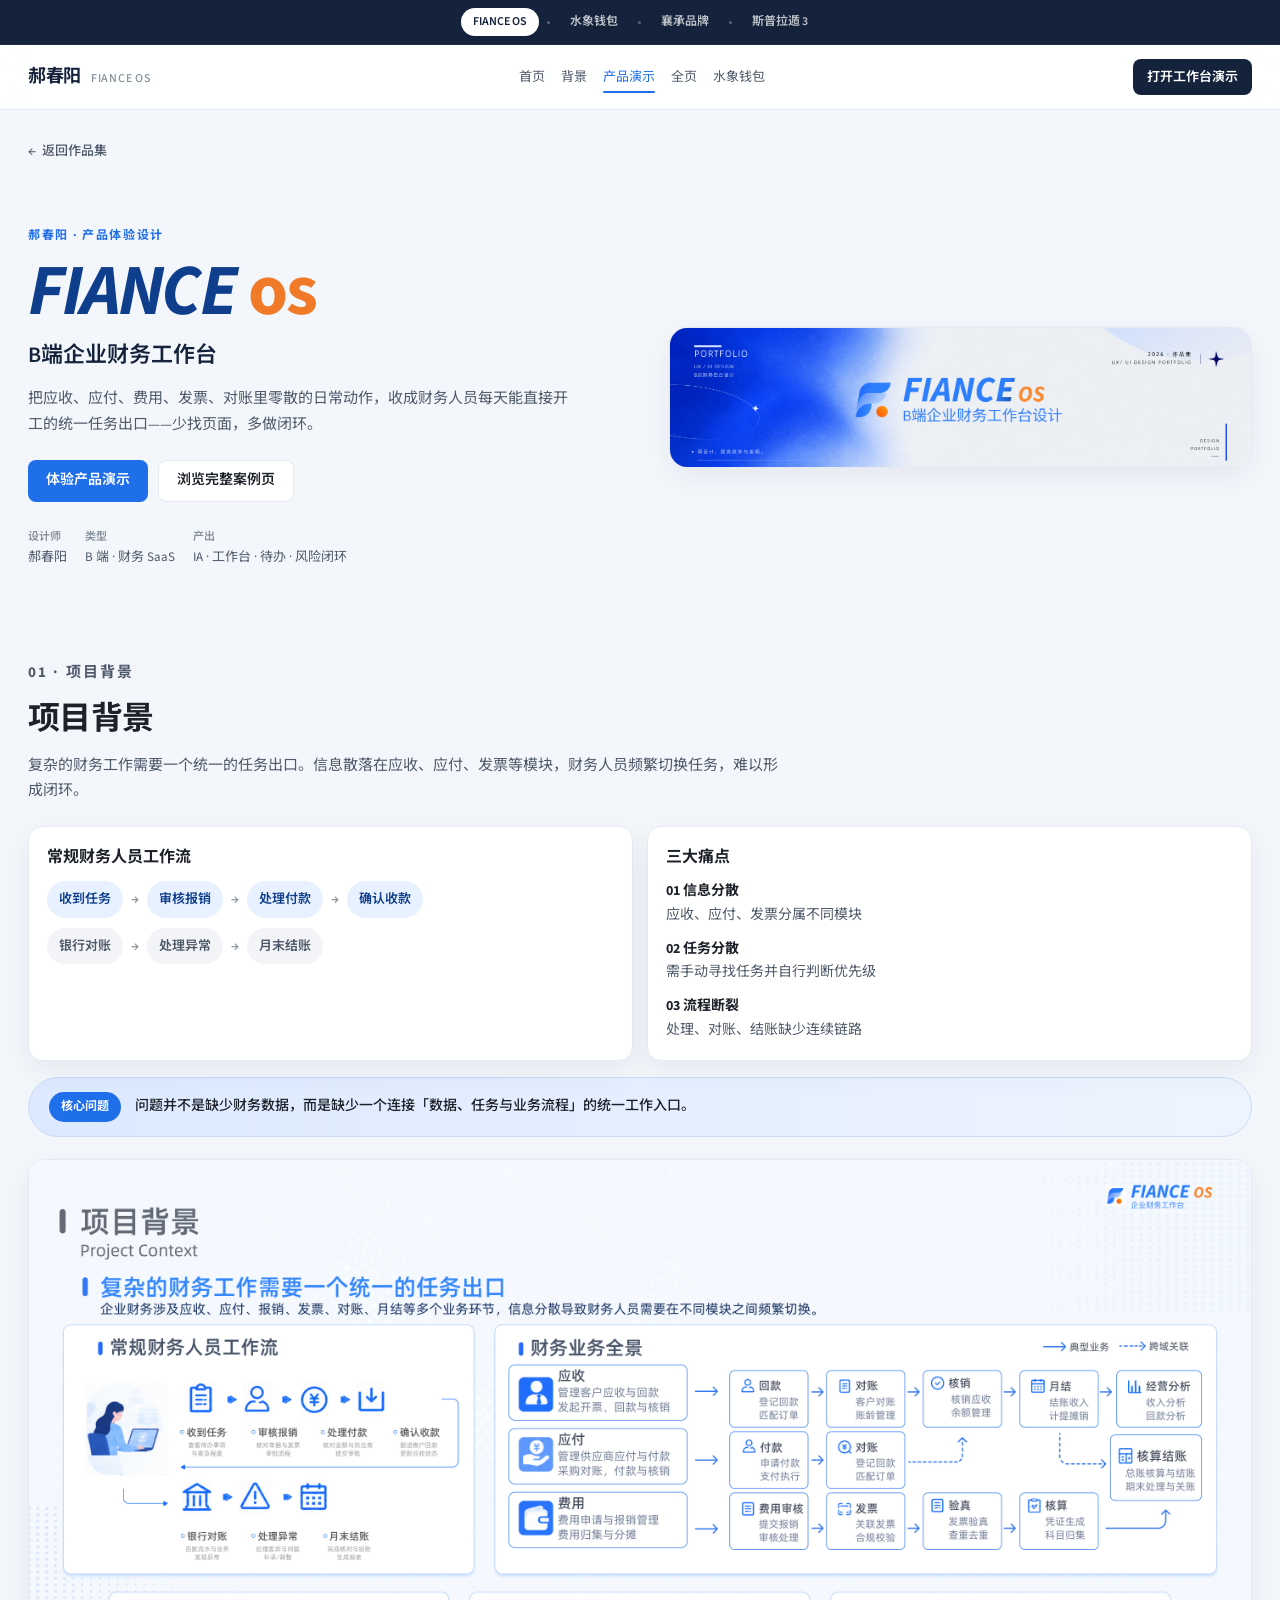
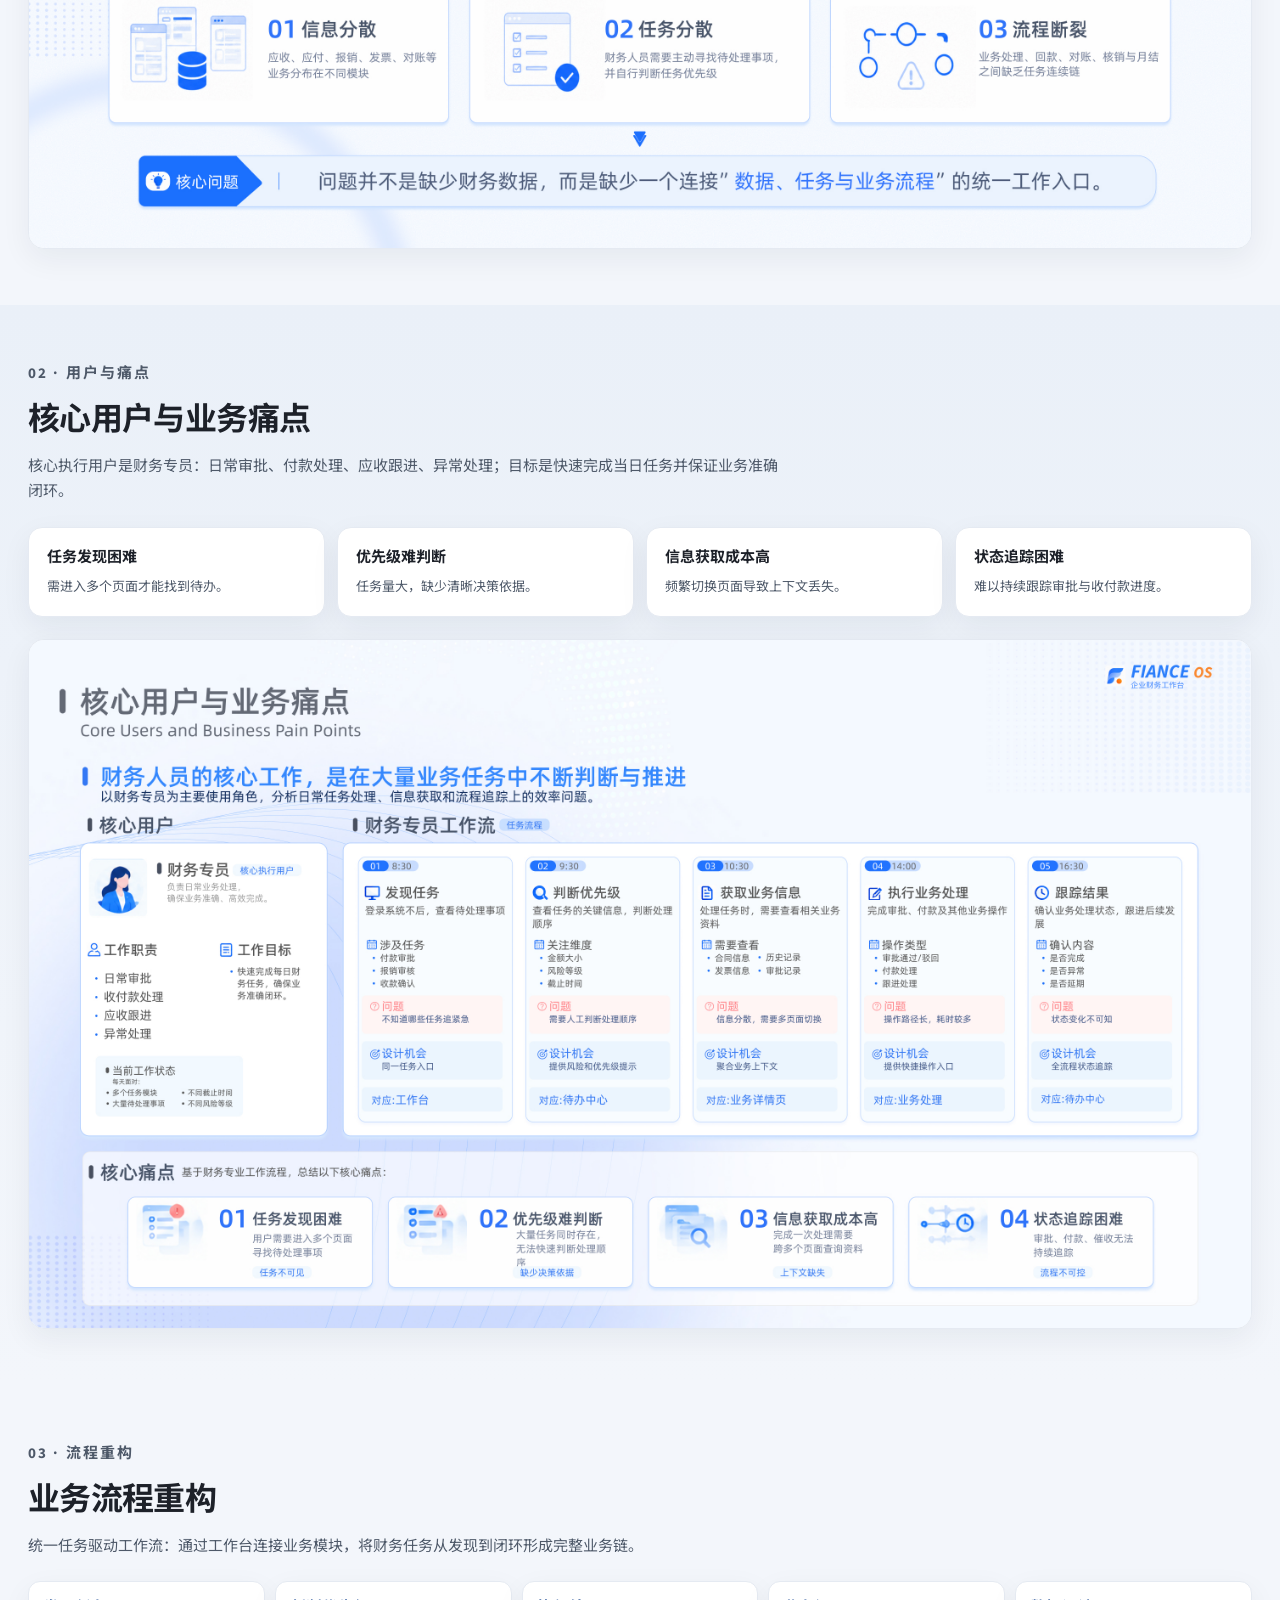
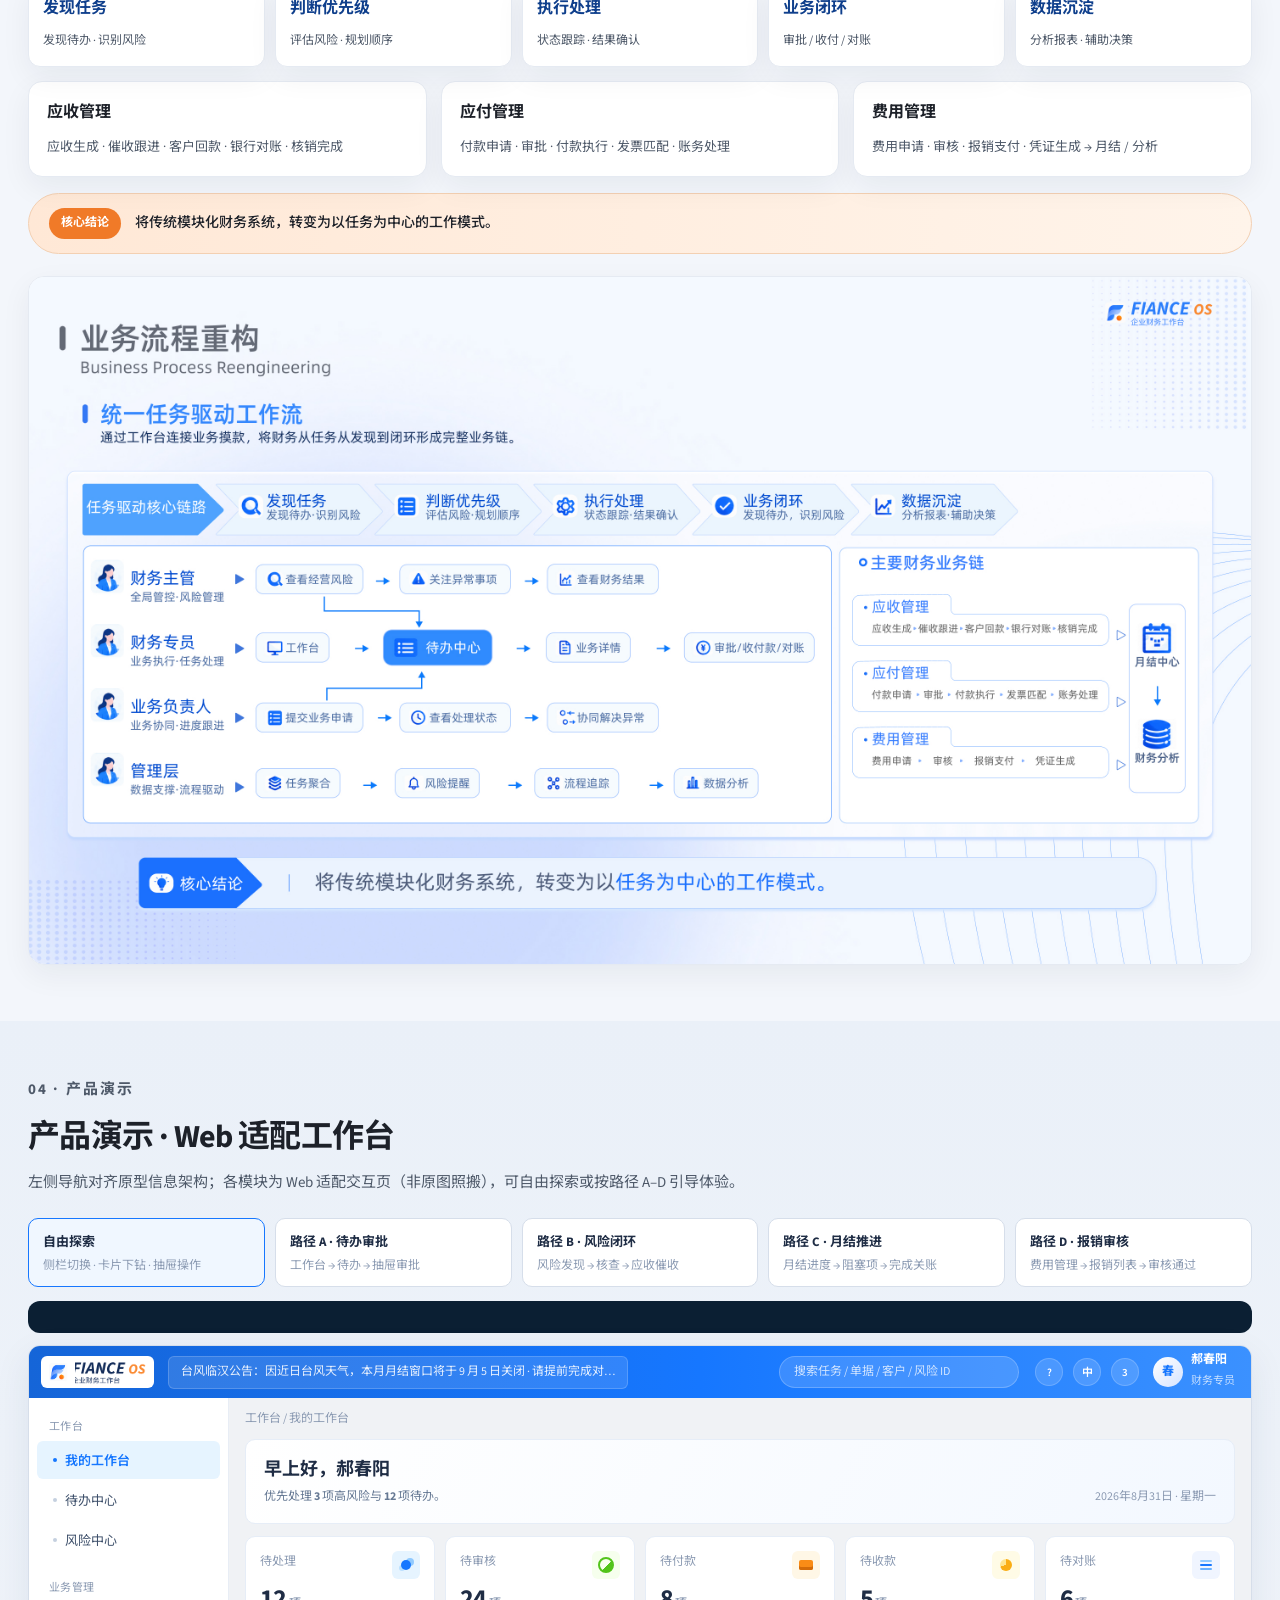
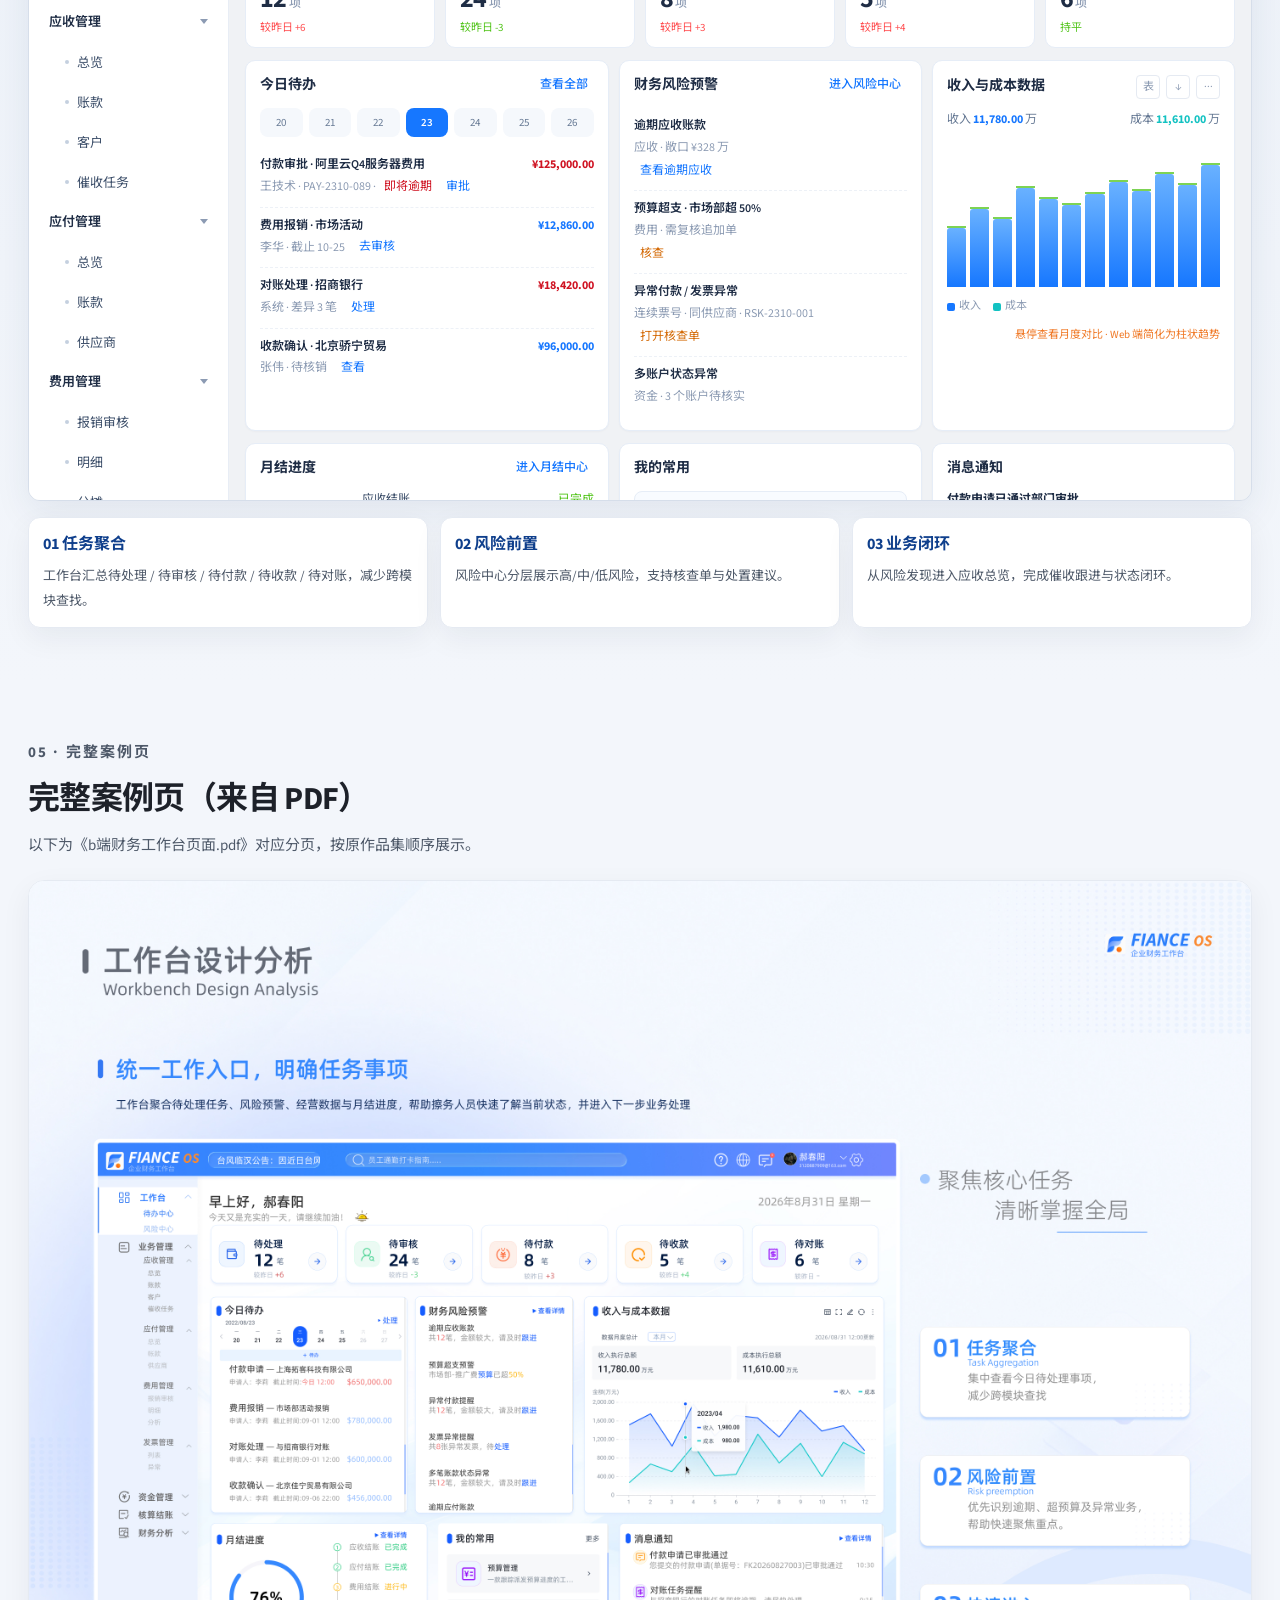
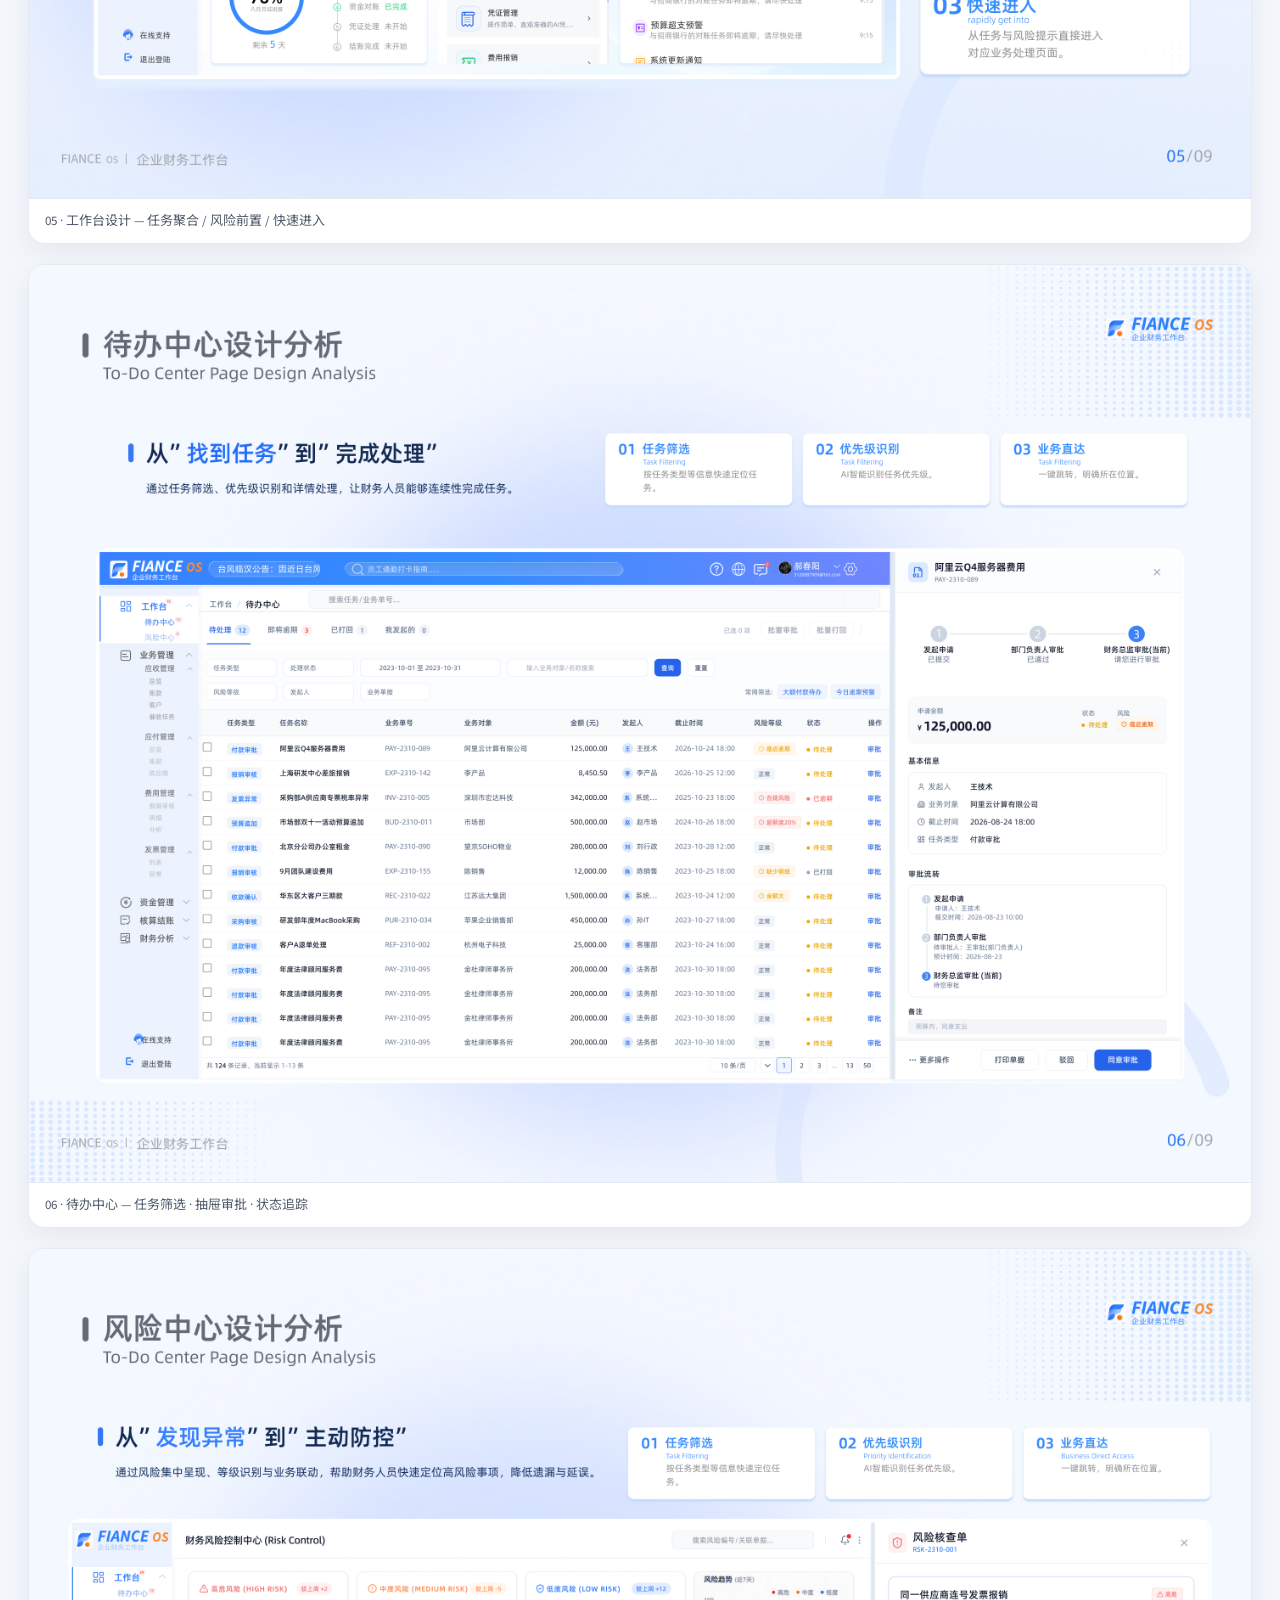
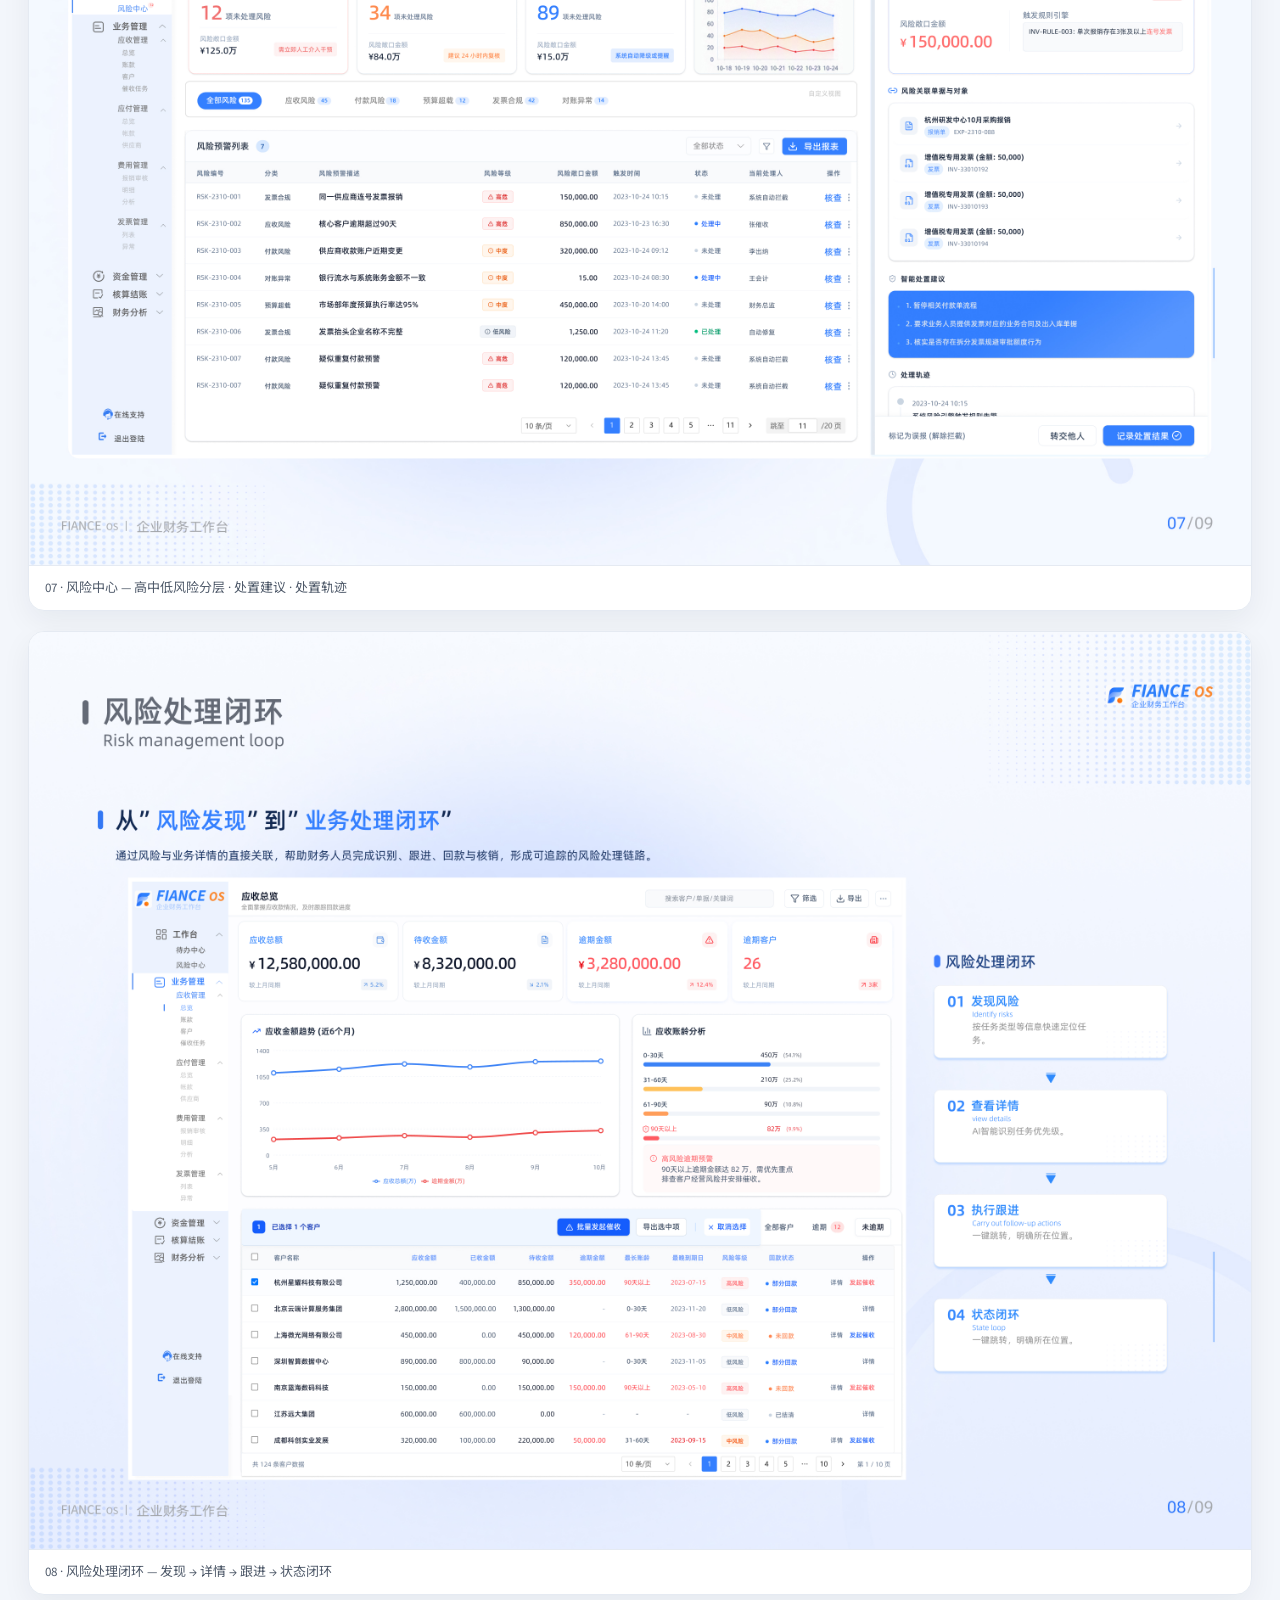
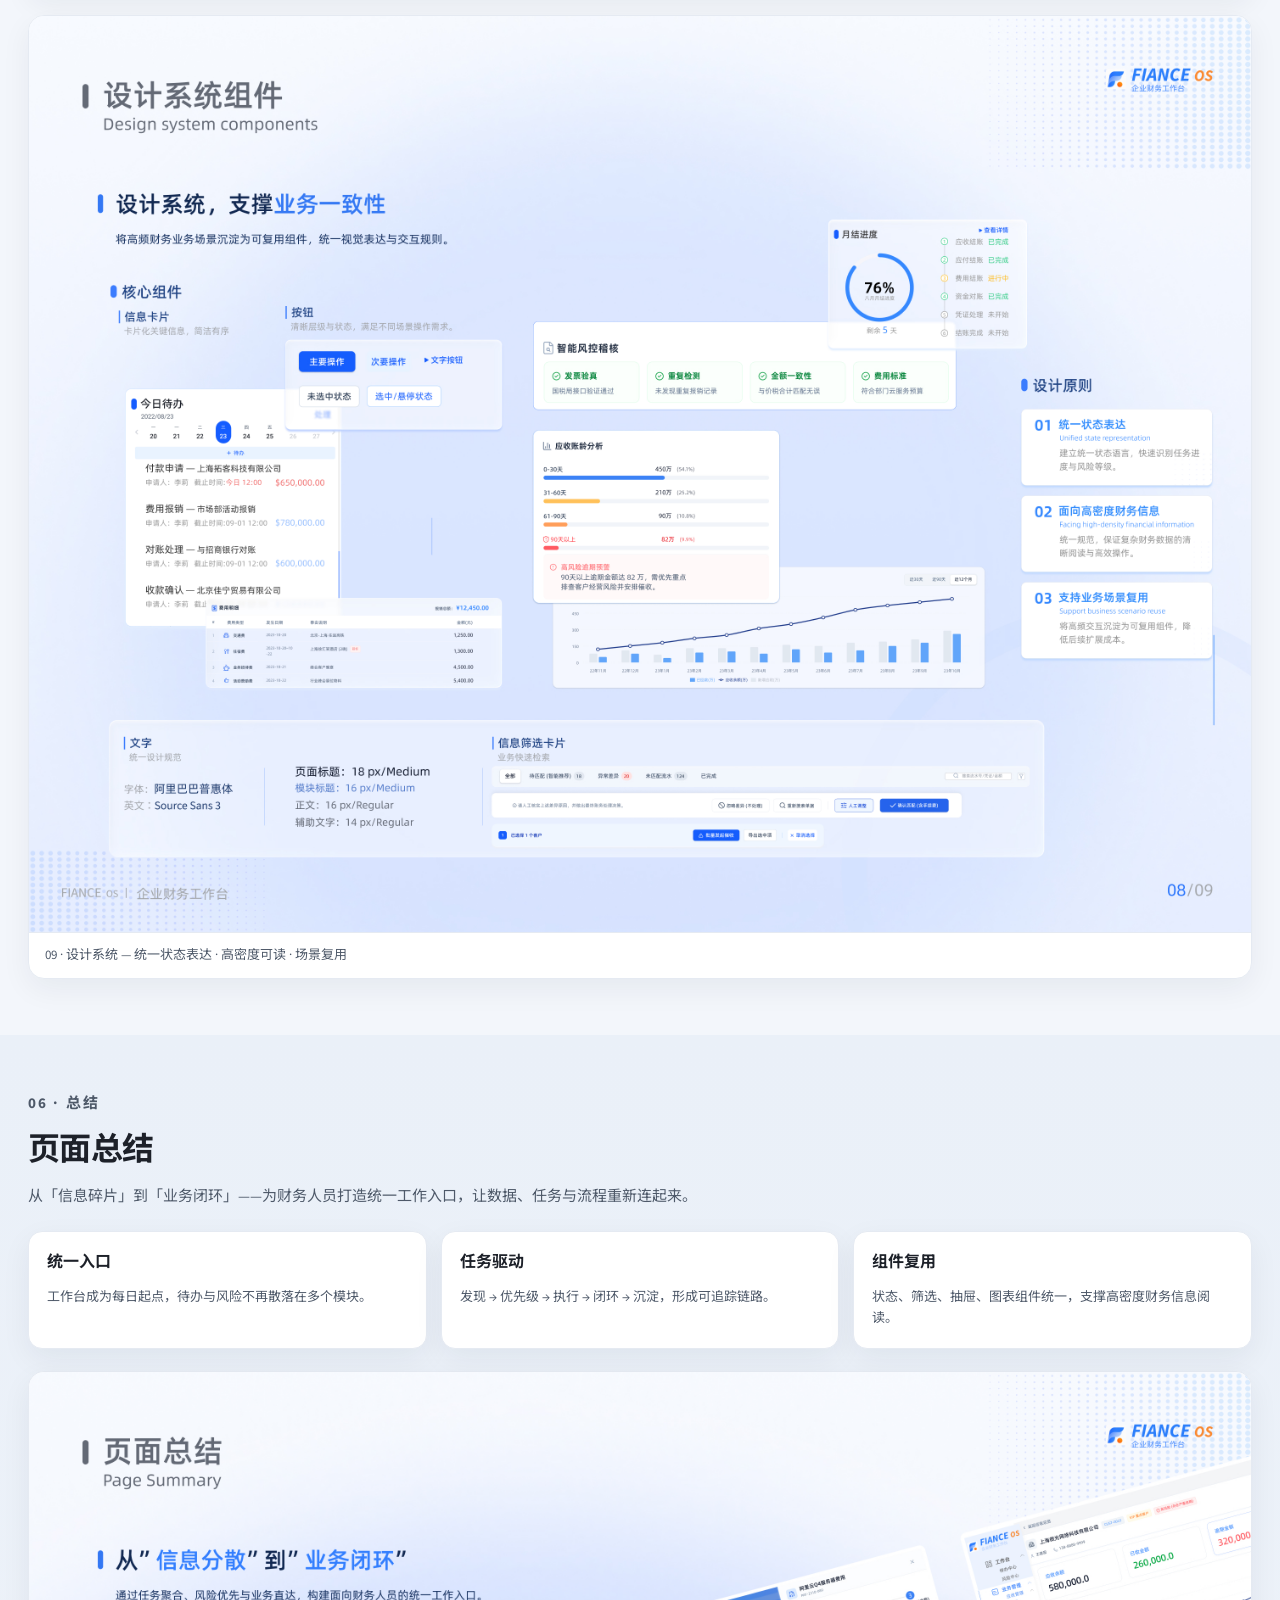
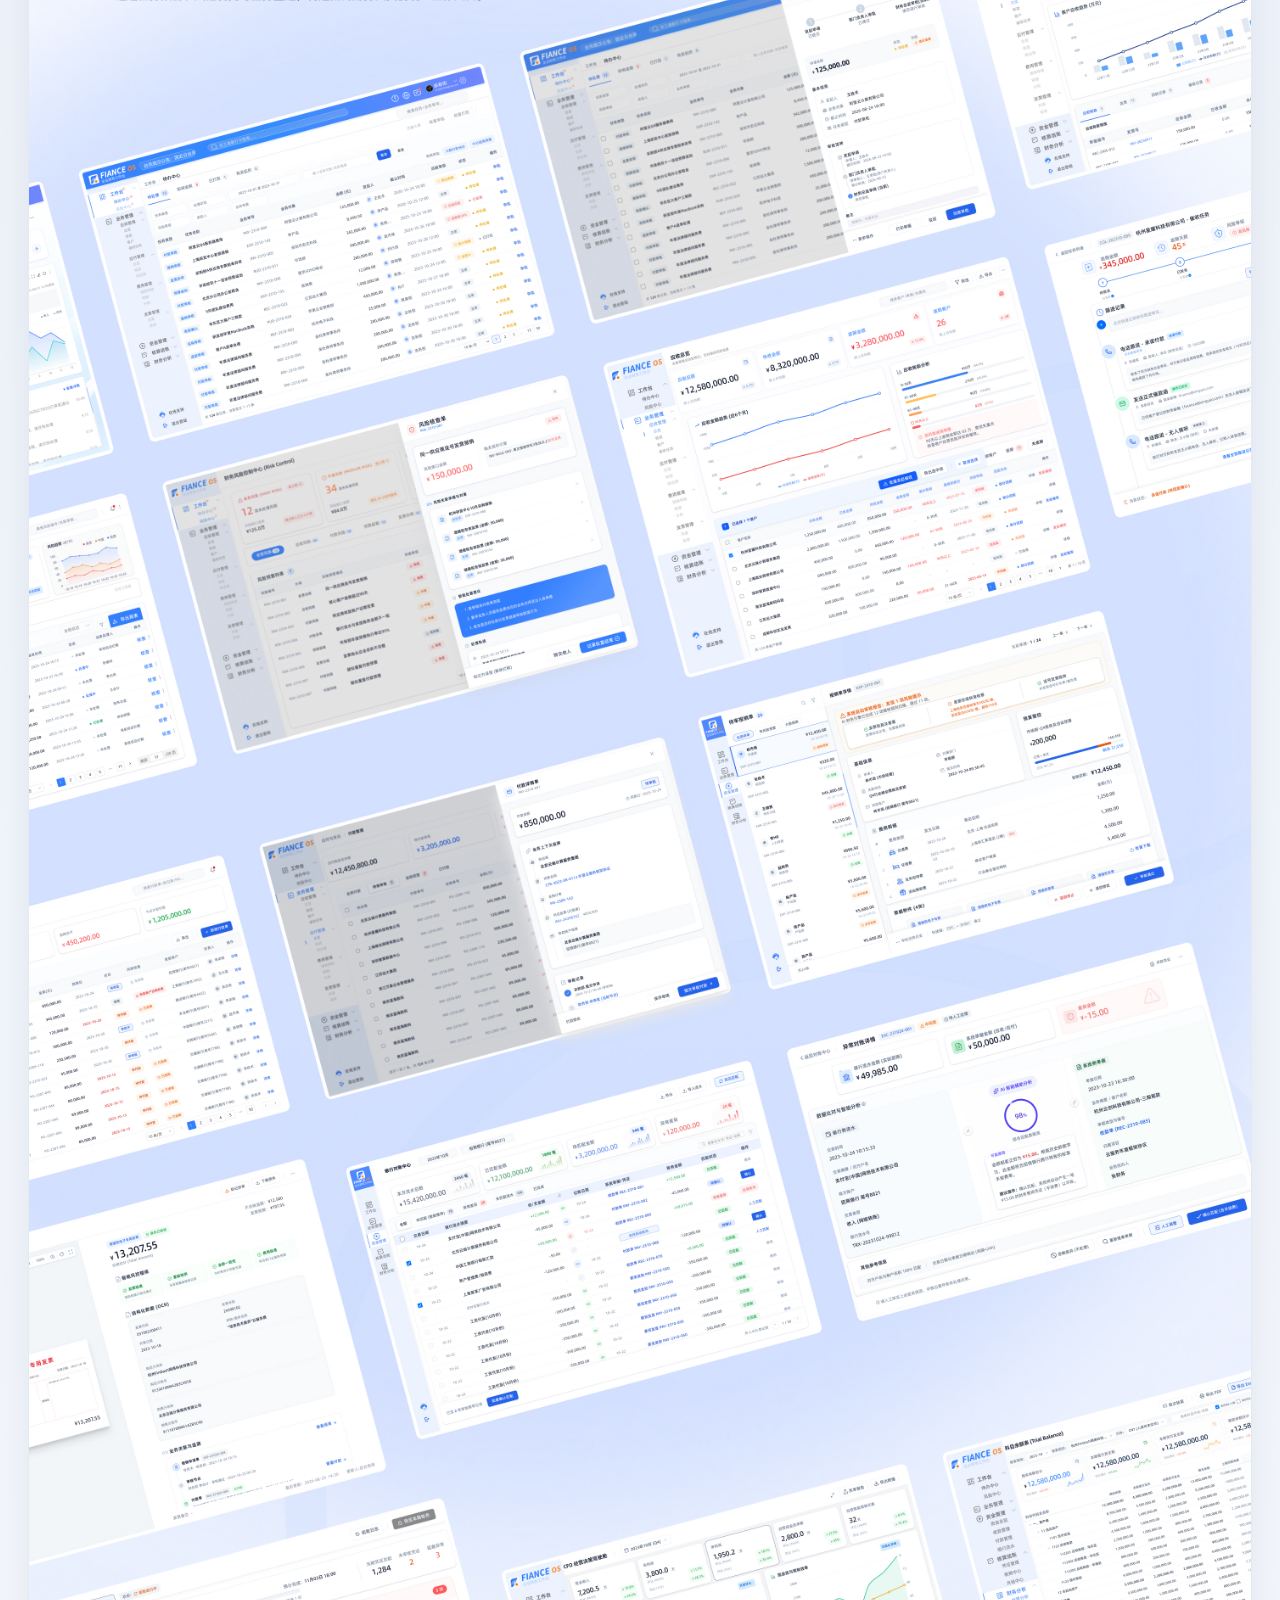
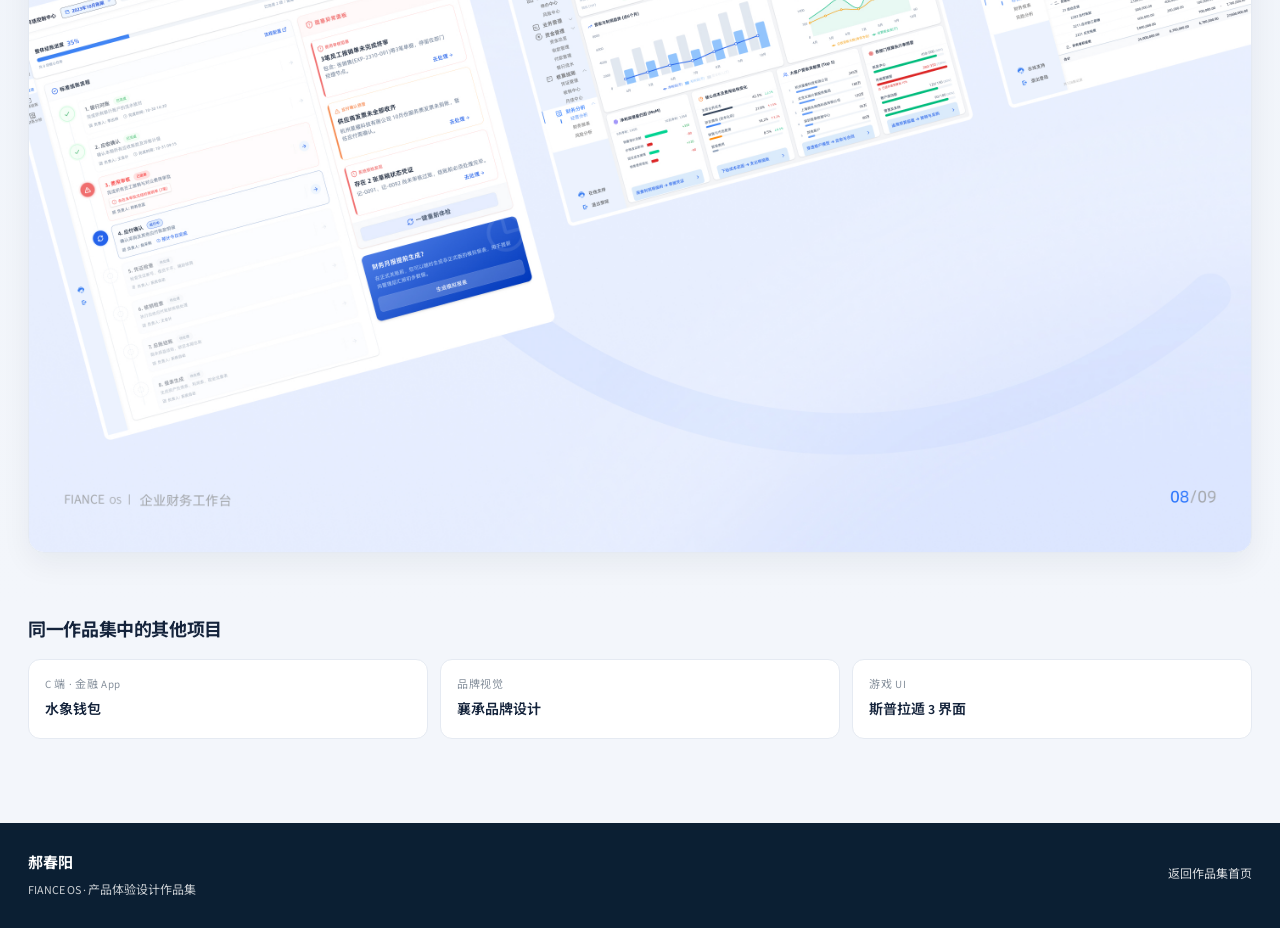
==== fiance-os.html @ ad200226 "Rebuild finance app from Figma prototypes; brand tones and top work jumps. Co-authored-by: Cursor <c" ====
<!DOCTYPE html>
<html lang="zh-CN">
<head>
  <meta charset="UTF-8" />
  <meta name="viewport" content="width=device-width, initial-scale=1" />
  <title>FIANCE OS · B端企业财务工作台 | 郝春阳作品集</title>
  <link rel="preconnect" href="https://fonts.googleapis.com" />
  <link rel="preconnect" href="https://fonts.gstatic.com" crossorigin />
  <link href="https://fonts.googleapis.com/css2?family=Source+Sans+3:ital,wght@0,400;0,500;0,600;0,700;1,600;1,700&family=Noto+Sans+SC:wght@400;500;600;700&display=swap" rel="stylesheet" />
  <link rel="stylesheet" href="assets/workbench.css" />
  <link rel="stylesheet" href="assets/portfolio.css" />
</head>
<body class="tone-b">
  <div class="pf-top"><div class="pf-jump" aria-label="作品直达">
    <a class="on" href="fiance-os.html">FIANCE OS</a><span class="dot" aria-hidden="true"></span>
    <a href="finance-app.html">水象钱包</a><span class="dot" aria-hidden="true"></span>
    <a href="xiangcheng.html">襄承品牌</a><span class="dot" aria-hidden="true"></span>
    <a href="splatoon3.html">斯普拉遁 3</a>
  </div>

  <header class="pf-nav">
    <a class="pf-brand" href="index.html">
      <b>郝春阳</b>
      <span>FIANCE OS</span>
    </a>
    <nav>
      <a href="index.html">首页</a>
      <a href="#background">背景</a>
      <a href="#demo" class="on">产品演示</a>
      <a href="#pages">全页</a>
      <a href="finance-app.html">水象钱包</a>
    </nav>
    <a class="pf-cta" href="#demo">打开工作台演示</a>
  </header></div>

  <main>
    <div class="case-top" style="padding-bottom:0">
      <a class="case-back" href="index.html#works"><i>←</i> 返回作品集</a>
    </div>
    <!-- Hero -->
    <section class="hero" id="hero">
      <div class="hero-copy">
        <p class="kicker">郝春阳 · 产品体验设计</p>
        <h1><span class="brand-italic">FIANCE</span> <span class="os">os</span></h1>
        <p class="hero-sub">B端企业财务工作台</p>
        <p class="hero-lead">把应收、应付、费用、发票、对账里零散的日常动作，收成财务人员每天能直接开工的统一任务出口——少找页面，多做闭环。</p>
        <div class="hero-actions">
          <a class="btn primary" href="#demo">体验产品演示</a>
          <a class="btn ghost" href="#pages">浏览完整案例页</a>
        </div>
        <ul class="hero-meta">
          <li><b>设计师</b>郝春阳</li>
          <li><b>类型</b>B 端 · 财务 SaaS</li>
          <li><b>产出</b>IA · 工作台 · 待办 · 风险闭环</li>
        </ul>
      </div>
      <figure class="hero-visual">
        <img src="assets/case/p01-cover.jpg" alt="FIANCE OS B端企业财务工作台设计封面" />
      </figure>
    </section>

    <!-- 项目背景 -->
    <section class="section" id="background">
      <div class="section-head">
        <div>
          <p class="eyebrow">01 · 项目背景</p>
          <h2>项目背景</h2>
          <p>复杂的财务工作需要一个统一的任务出口。信息散落在应收、应付、发票等模块，财务人员频繁切换任务，难以形成闭环。</p>
        </div>
      </div>

      <div class="grid-2">
        <article class="card">
          <h3>常规财务人员工作流</h3>
          <div class="flow-row">
            <span>收到任务</span><i>→</i><span>审核报销</span><i>→</i><span>处理付款</span><i>→</i><span>确认收款</span>
          </div>
          <div class="flow-row muted">
            <span>银行对账</span><i>→</i><span>处理异常</span><i>→</i><span>月末结账</span>
          </div>
        </article>
        <article class="card">
          <h3>三大痛点</h3>
          <ol class="pain-list">
            <li><b>01 信息分散</b>应收、应付、发票分属不同模块</li>
            <li><b>02 任务分散</b>需手动寻找任务并自行判断优先级</li>
            <li><b>03 流程断裂</b>处理、对账、结账缺少连续链路</li>
          </ol>
        </article>
      </div>

      <div class="core-banner">
        <span>核心问题</span>
        <p>问题并不是缺少财务数据，而是缺少一个连接「数据、任务与业务流程」的统一工作入口。</p>
      </div>

      <figure class="page-shot">
        <img src="assets/case/p02-background.jpg" alt="项目背景完整设计页" loading="lazy" />
      </figure>
    </section>

    <!-- 用户与痛点 -->
    <section class="section alt" id="users">
      <div class="section-head">
        <div>
          <p class="eyebrow">02 · 用户与痛点</p>
          <h2>核心用户与业务痛点</h2>
          <p>核心执行用户是财务专员：日常审批、付款处理、应收跟进、异常处理；目标是快速完成当日任务并保证业务准确闭环。</p>
        </div>
      </div>

      <div class="grid-4">
        <article class="card mini">
          <h3>任务发现困难</h3>
          <p>需进入多个页面才能找到待办。</p>
        </article>
        <article class="card mini">
          <h3>优先级难判断</h3>
          <p>任务量大，缺少清晰决策依据。</p>
        </article>
        <article class="card mini">
          <h3>信息获取成本高</h3>
          <p>频繁切换页面导致上下文丢失。</p>
        </article>
        <article class="card mini">
          <h3>状态追踪困难</h3>
          <p>难以持续跟踪审批与收付款进度。</p>
        </article>
      </div>

      <figure class="page-shot">
        <img src="assets/case/p03-users.jpg" alt="核心用户与业务痛点页" loading="lazy" />
      </figure>
    </section>

    <!-- 流程重构 -->
    <section class="section" id="process">
      <div class="section-head">
        <div>
          <p class="eyebrow">03 · 流程重构</p>
          <h2>业务流程重构</h2>
          <p>统一任务驱动工作流：通过工作台连接业务模块，将财务任务从发现到闭环形成完整业务链。</p>
        </div>
      </div>

      <div class="chain">
        <div><b>发现任务</b><span>发现待办 · 识别风险</span></div>
        <div><b>判断优先级</b><span>评估风险 · 规划顺序</span></div>
        <div><b>执行处理</b><span>状态跟踪 · 结果确认</span></div>
        <div><b>业务闭环</b><span>审批 / 收付 / 对账</span></div>
        <div><b>数据沉淀</b><span>分析报表 · 辅助决策</span></div>
      </div>

      <div class="grid-3">
        <article class="card">
          <h3>应收管理</h3>
          <p>应收生成 · 催收跟进 · 客户回款 · 银行对账 · 核销完成</p>
        </article>
        <article class="card">
          <h3>应付管理</h3>
          <p>付款申请 · 审批 · 付款执行 · 发票匹配 · 账务处理</p>
        </article>
        <article class="card">
          <h3>费用管理</h3>
          <p>费用申请 · 审核 · 报销支付 · 凭证生成 → 月结 / 分析</p>
        </article>
      </div>

      <div class="core-banner accent">
        <span>核心结论</span>
        <p>将传统模块化财务系统，转变为以任务为中心的工作模式。</p>
      </div>

      <figure class="page-shot">
        <img src="assets/case/p04-process.jpg" alt="业务流程重构页" loading="lazy" />
      </figure>
    </section>

    <!-- 产品演示：Web 适配可交互工作台 -->
    <section class="section alt" id="demo">
      <div class="section-head">
        <div>
          <p class="eyebrow">04 · 产品演示</p>
          <h2>产品演示 · Web 适配工作台</h2>
          <p>左侧导航对齐原型信息架构；各模块为 Web 适配交互页（非原图照搬），可自由探索或按路径 A–D 引导体验。</p>
        </div>
      </div>

      <div class="demo-flows" role="tablist" aria-label="演示路径">
        <button type="button" class="flow-chip on" data-flow="free" role="tab" aria-selected="true">
          <b>自由探索</b><span>侧栏切换 · 卡片下钻 · 抽屉操作</span>
        </button>
        <button type="button" class="flow-chip" data-flow="approve" role="tab">
          <b>路径 A · 待办审批</b><span>工作台 → 待办 → 抽屉审批</span>
        </button>
        <button type="button" class="flow-chip" data-flow="riskloop" role="tab">
          <b>路径 B · 风险闭环</b><span>风险发现 → 核查 → 应收催收</span>
        </button>
        <button type="button" class="flow-chip" data-flow="closeout" role="tab">
          <b>路径 C · 月结推进</b><span>月结进度 → 阻塞项 → 完成关账</span>
        </button>
        <button type="button" class="flow-chip" data-flow="expense" role="tab">
          <b>路径 D · 报销审核</b><span>费用管理 → 报销列表 → 审核通过</span>
        </button>
      </div>

      <div class="demo-guide" id="demo-guide" hidden>
        <ol id="guide-steps"></ol>
        <p id="guide-hint"></p>
      </div>

      <div class="fos" id="product">
        <header class="fos-top">
          <div class="fos-top-left">
            <img class="fos-logo-img" src="assets/fiance-os-logo-light.png?v=2" alt="FIANCE OS" />
            <div class="fos-ticker">台风临汉公告：因近日台风天气，本月月结窗口将于 9 月 5 日关闭 · 请提前完成对账差异清理</div>
          </div>
          <div class="fos-search">搜索任务 / 单据 / 客户 / 风险 ID</div>
          <div class="fos-top-right">
            <span class="fos-ico" title="帮助">?</span>
            <span class="fos-ico" title="语言">中</span>
            <span class="fos-ico" title="通知">3</span>
            <div class="fos-user">
              <span class="fos-avatar">春</span>
              <div>
                <b>郝春阳</b>
                <small>财务专员</small>
              </div>
            </div>
          </div>
        </header>

        <div class="fos-body">
          <aside class="fos-side" id="fos-side">
            <div class="fos-side-group">
              <div class="fos-nav-label">工作台</div>
              <button type="button" class="fos-nav child active" data-panel="home">我的工作台</button>
              <button type="button" class="fos-nav child" data-panel="todo">待办中心</button>
              <button type="button" class="fos-nav child" data-panel="risk">风险中心</button>
            </div>
            <div class="fos-side-group">
              <div class="fos-nav-label">业务管理</div>
              <div class="fos-nav parent open">应收管理</div>
              <button type="button" class="fos-nav child deep" data-panel="ar">总览</button>
              <button type="button" class="fos-nav child deep" data-panel="arLedger">账款</button>
              <button type="button" class="fos-nav child deep" data-panel="arCustomer">客户</button>
              <button type="button" class="fos-nav child deep" data-panel="arCollect">催收任务</button>
              <div class="fos-nav parent open">应付管理</div>
              <button type="button" class="fos-nav child deep" data-panel="ap">总览</button>
              <button type="button" class="fos-nav child deep" data-panel="apLedger">账款</button>
              <button type="button" class="fos-nav child deep" data-panel="apVendor">供应商</button>
              <div class="fos-nav parent open">费用管理</div>
              <button type="button" class="fos-nav child deep" data-panel="expense" data-guide="expense-1">报销审核</button>
              <button type="button" class="fos-nav child deep" data-panel="expenseDetail">明细</button>
              <button type="button" class="fos-nav child deep" data-panel="expenseAlloc">分摊</button>
              <div class="fos-nav parent open">发票管理</div>
              <button type="button" class="fos-nav child deep" data-panel="invoice">列表</button>
              <button type="button" class="fos-nav child deep" data-panel="invoiceAbnormal">异常</button>
            </div>
            <div class="fos-side-group">
              <div class="fos-nav-label">资金 / 结账 / 分析</div>
              <button type="button" class="fos-nav child" data-panel="fund">资金管理</button>
              <button type="button" class="fos-nav child" data-panel="close" data-guide="closeout-1">核算结账</button>
              <button type="button" class="fos-nav child" data-panel="analytics">财务分析</button>
            </div>
            <div class="fos-side-foot">
              <span>在线支持</span>
              <span>退出登陆</span>
            </div>
          </aside>

          <div class="fos-main">
            <div class="fos-crumb" id="fos-crumb">工作台 / 我的工作台</div>
            <div id="panel-body" class="fos-panel"></div>
          </div>

          <aside class="fos-drawer" id="drawer" hidden>
            <div class="fos-drawer-head">
              <div>
                <h4 id="drawer-title">审批详情</h4>
                <p id="drawer-id">PAY-2310-089</p>
              </div>
              <button type="button" class="fos-x" id="drawer-close" aria-label="关闭">✕</button>
            </div>
            <div id="drawer-body" class="fos-drawer-body"></div>
          </aside>
        </div>
      </div>

      <div class="toast" id="toast" hidden></div>

      <div class="rationale">
        <article><b>01 任务聚合</b><span>工作台汇总待处理 / 待审核 / 待付款 / 待收款 / 待对账，减少跨模块查找。</span></article>
        <article><b>02 风险前置</b><span>风险中心分层展示高/中/低风险，支持核查单与处置建议。</span></article>
        <article><b>03 业务闭环</b><span>从风险发现进入应收总览，完成催收跟进与状态闭环。</span></article>
      </div>
    </section>

    <!-- PDF 全页 -->
    <section class="section" id="pages">
      <div class="section-head">
        <div>
          <p class="eyebrow">05 · 完整案例页</p>
          <h2>完整案例页（来自 PDF）</h2>
          <p>以下为《b端财务工作台页面.pdf》对应分页，按原作品集顺序展示。</p>
        </div>
      </div>

      <div class="page-gallery">
        <figure>
          <img src="assets/case/p05-workbench.jpg" alt="工作台设计页" loading="lazy" />
          <figcaption>05 · 工作台设计 — 任务聚合 / 风险前置 / 快速进入</figcaption>
        </figure>
        <figure>
          <img src="assets/case/p06-todo.jpg" alt="待办中心设计页" loading="lazy" />
          <figcaption>06 · 待办中心 — 任务筛选 · 抽屉审批 · 状态追踪</figcaption>
        </figure>
        <figure>
          <img src="assets/case/p07-risk.jpg" alt="风险中心设计页" loading="lazy" />
          <figcaption>07 · 风险中心 — 高中低风险分层 · 处置建议 · 处置轨迹</figcaption>
        </figure>
        <figure>
          <img src="assets/case/p08-loop.jpg" alt="风险处理闭环页" loading="lazy" />
          <figcaption>08 · 风险处理闭环 — 发现 → 详情 → 跟进 → 状态闭环</figcaption>
        </figure>
        <figure>
          <img src="assets/case/p09-system.jpg" alt="设计系统组件页" loading="lazy" />
          <figcaption>09 · 设计系统 — 统一状态表达 · 高密度可读 · 场景复用</figcaption>
        </figure>
      </div>
    </section>

    <!-- 总结 -->
    <section class="section alt" id="summary">
      <div class="section-head">
        <div>
          <p class="eyebrow">06 · 总结</p>
          <h2>页面总结</h2>
          <p>从「信息碎片」到「业务闭环」——为财务人员打造统一工作入口，让数据、任务与流程重新连起来。</p>
        </div>
      </div>

      <div class="grid-3">
        <article class="card">
          <h3>统一入口</h3>
          <p>工作台成为每日起点，待办与风险不再散落在多个模块。</p>
        </article>
        <article class="card">
          <h3>任务驱动</h3>
          <p>发现 → 优先级 → 执行 → 闭环 → 沉淀，形成可追踪链路。</p>
        </article>
        <article class="card">
          <h3>组件复用</h3>
          <p>状态、筛选、抽屉、图表组件统一，支撑高密度财务信息阅读。</p>
        </article>
      </div>

      <figure class="page-shot">
        <img src="assets/case/p10-summary.jpg" alt="页面总结" loading="lazy" />
      </figure>
    </section>
  </main>

  <section class="related" style="padding-top:8px">
    <h3>同一作品集中的其他项目</h3>
    <div class="related-grid">
      <a href="finance-app.html"><s>C 端 · 金融 App</s><b>水象钱包</b></a>
      <a href="xiangcheng.html"><s>品牌视觉</s><b>襄承品牌设计</b></a>
      <a href="splatoon3.html"><s>游戏 UI</s><b>斯普拉遁 3 界面</b></a>
    </div>
  </section>

  <footer class="pf-foot">
    <div>
      <b>郝春阳</b>
      <p style="margin-top:6px">FIANCE OS · 产品体验设计作品集</p>
    </div>
    <p><a href="index.html">返回作品集首页</a></p>
  </footer>

  <script src="assets/app.js"></script>
  <script src="assets/portfolio.js"></script>
</body>
</html>
---- assets/workbench.css ----
:root {
  --blue: #1f6feb;
  --blue-deep: #0f3f8c;
  --blue-soft: #e8f1ff;
  --orange: #f07a28;
  --navy: #14233b;
  --text: #1d2129;
  --text-2: #4e5969;
  --text-3: #86909c;
  --bg: #f3f6fb;
  --bg-alt: #eaf0f8;
  --card: #ffffff;
  --border: #e5eaf2;
  --success: #00a870;
  --warning: #ed7b2f;
  --danger: #d54941;
  --shadow: 0 10px 30px rgba(20, 35, 59, 0.06);
  --radius: 14px;
  --sans: "Source Sans 3", "Noto Sans SC", "PingFang SC", "Microsoft YaHei", sans-serif;
}

* { box-sizing: border-box; margin: 0; padding: 0; }
html { scroll-behavior: smooth; }
body {
  font-family: var(--sans);
  color: var(--text);
  background: var(--bg);
  line-height: 1.55;
  -webkit-font-smoothing: antialiased;
}
img { max-width: 100%; display: block; }
a { color: inherit; text-decoration: none; }
button { font-family: inherit; cursor: pointer; }
em { font-style: normal; color: var(--orange); }

.site-nav {
  position: sticky; top: 0; z-index: 40;
  display: flex; align-items: center; justify-content: space-between; gap: 20px;
  padding: 14px 28px;
  background: rgba(255,255,255,0.92);
  backdrop-filter: blur(10px);
  border-bottom: 1px solid var(--border);
}
.brand { display: flex; align-items: center; gap: 12px; }
.brand-logo {
  height: 42px; width: auto; display: block;
}
.brand small { color: var(--text-3); font-size: 11px; letter-spacing: 0.08em; }
.site-nav nav { display: flex; gap: 18px; color: var(--text-2); font-size: 14px; }
.site-nav nav a:hover { color: var(--blue); }
.nav-cta {
  background: var(--navy); color: #fff; border-radius: 8px;
  padding: 8px 14px; font-size: 13px; font-weight: 600;
}
.nav-cta:hover { background: #1c3354; }
.nav-cta:focus-visible { outline: 2px solid #69b1ff; outline-offset: 2px; }

.hero {
  display: grid; grid-template-columns: 1.05fr 1fr; gap: 28px;
  padding: 48px 28px 36px; max-width: 1280px; margin: 0 auto;
  align-items: center;
}
.kicker, .eyebrow {
  color: var(--blue); font-size: 12px; font-weight: 700; letter-spacing: 0.14em;
  margin-bottom: 10px;
}
.hero h1 { font-size: clamp(48px, 7vw, 72px); line-height: 1; letter-spacing: -0.03em; }
.brand-italic { font-style: italic; color: var(--blue-deep); font-weight: 700; }
.os { color: var(--orange); font-weight: 700; }
.hero-sub { margin-top: 10px; font-size: 22px; font-weight: 600; color: var(--navy); }
.hero-lead { margin-top: 14px; color: var(--text-2); max-width: 540px; font-size: 15px; line-height: 1.75; }
.hero-actions { display: flex; gap: 10px; margin-top: 22px; flex-wrap: wrap; }
.btn {
  display: inline-flex; align-items: center; justify-content: center;
  height: 40px; padding: 0 16px; border-radius: 8px; font-size: 14px; font-weight: 600; border: 0;
  transition: background .15s, border-color .15s, color .15s, box-shadow .15s, transform .1s;
}
.btn.primary { background: var(--blue); color: #fff; }
.btn.primary:hover { background: #1558c7; }
.btn.primary:active { background: #0f4db3; transform: translateY(1px); }
.btn.ghost { background: #fff; border: 1px solid var(--border); color: var(--text); }
.btn.ghost:hover { border-color: #91caff; color: var(--blue); background: #f7faff; }
.btn.ghost:active { background: #eef4ff; border-color: #69b1ff; transform: translateY(1px); }
.btn:focus-visible {
  outline: 2px solid #69b1ff;
  outline-offset: 2px;
}
.btn.act-danger { border-color: #ffccc7; color: #cf1322; }
.btn.act-danger:hover { background: #fff1f0; border-color: #ff7875; color: #a8071a; }
.btn.act-danger:active { background: #ffccc7; color: #820014; transform: translateY(1px); }
.btn.act-danger:focus-visible { outline-color: #ff7875; }
.hero-meta {
  list-style: none; display: flex; gap: 18px; flex-wrap: wrap;
  margin-top: 26px; color: var(--text-2); font-size: 13px;
}
.hero-meta b { display: block; color: var(--text-3); font-size: 11px; margin-bottom: 2px; font-weight: 600; }
.hero-visual {
  border-radius: 18px; overflow: hidden; box-shadow: var(--shadow);
  border: 1px solid var(--border); background: #fff;
}
.hero-visual img { width: 100%; height: auto; }

.section { padding: 56px 28px; max-width: 1280px; margin: 0 auto; }
.section.alt {
  max-width: none;
  background: linear-gradient(180deg, var(--bg-alt), var(--bg));
  padding-left: max(28px, calc((100% - 1280px) / 2 + 28px));
  padding-right: max(28px, calc((100% - 1280px) / 2 + 28px));
}
.section-head { margin-bottom: 22px; max-width: 760px; }
.section-head h2 { font-size: 32px; letter-spacing: -0.02em; margin-bottom: 8px; }
.section-head p { color: var(--text-2); font-size: 15px; line-height: 1.7; }

.grid-2 { display: grid; grid-template-columns: 1fr 1fr; gap: 14px; }
.grid-3 { display: grid; grid-template-columns: repeat(3, 1fr); gap: 14px; }
.grid-4 { display: grid; grid-template-columns: repeat(4, 1fr); gap: 12px; }
.card {
  background: var(--card); border: 1px solid var(--border); border-radius: var(--radius);
  padding: 18px; box-shadow: var(--shadow);
}
.card h3 { font-size: 16px; margin-bottom: 12px; }
.card p { color: var(--text-2); font-size: 13px; line-height: 1.65; }
.card.mini h3 { margin-bottom: 8px; font-size: 15px; }

.flow-row {
  display: flex; flex-wrap: wrap; gap: 8px; align-items: center;
  margin-bottom: 10px; font-size: 13px; font-weight: 600;
}
.flow-row span {
  background: var(--blue-soft); color: var(--blue-deep);
  padding: 8px 12px; border-radius: 999px;
}
.flow-row.muted span { background: #f2f4f7; color: var(--text-2); }
.flow-row i { color: var(--text-3); font-style: normal; }
.pain-list { list-style: none; display: grid; gap: 12px; }
.pain-list li { color: var(--text-2); font-size: 14px; line-height: 1.55; }
.pain-list b { display: block; color: var(--text); margin-bottom: 2px; }

.core-banner {
  margin-top: 16px; border-radius: 999px; padding: 14px 20px;
  background: linear-gradient(90deg, #dce9ff, #eef4ff);
  display: flex; gap: 14px; align-items: center;
  border: 1px solid #c9dbf8;
}
.core-banner.accent { background: linear-gradient(90deg, #ffe8d6, #fff4ea); border-color: #f3d0b2; }
.core-banner span {
  flex-shrink: 0; background: var(--blue); color: #fff;
  border-radius: 999px; padding: 6px 12px; font-size: 12px; font-weight: 700;
}
.core-banner.accent span { background: var(--orange); }
.core-banner p { color: var(--text); font-size: 14px; font-weight: 500; }

.page-shot {
  margin-top: 22px; border-radius: 16px; overflow: hidden;
  border: 1px solid var(--border); box-shadow: var(--shadow); background: #fff;
}

.chain {
  display: grid; grid-template-columns: repeat(5, 1fr); gap: 10px; margin-bottom: 14px;
}
.chain > div {
  background: var(--card); border: 1px solid var(--border); border-radius: 12px;
  padding: 14px; box-shadow: var(--shadow); position: relative;
}
.chain b { display: block; color: var(--blue-deep); margin-bottom: 6px; }
.chain span { color: var(--text-2); font-size: 12px; }

/* ===== Demo flow guide (web-adapted) ===== */
.demo-flows {
  display: grid; grid-template-columns: repeat(5, 1fr); gap: 10px;
  margin-bottom: 14px;
}
.flow-chip {
  text-align: left; border: 1px solid #d6deea; background: #fff;
  border-radius: 10px; padding: 12px 14px;
  transition: border-color .15s, background .15s, transform .1s;
}
.flow-chip:hover { border-color: #91caff; background: #f7faff; }
.flow-chip:active { transform: translateY(1px); background: #eef6ff; }
.flow-chip:focus-visible { outline: 2px solid #69b1ff; outline-offset: 2px; }
.flow-chip.on {
  border-color: #1677ff; background: #f0f7ff;
}
.flow-chip b { display: block; font-size: 13px; color: #1f2d45; margin-bottom: 4px; }
.flow-chip span { font-size: 12px; color: #8c9bb3; line-height: 1.4; }

.demo-guide {
  background: #0b1f33; color: #fff; border-radius: 12px;
  padding: 12px 16px; margin-bottom: 12px;
  display: grid; gap: 8px;
}
.demo-guide ol {
  list-style: none; display: flex; flex-wrap: wrap; gap: 8px;
}
.demo-guide li {
  font-size: 12px; padding: 6px 10px; border-radius: 6px;
  background: rgba(255,255,255,0.08); color: rgba(255,255,255,0.65);
}
.demo-guide li.current {
  background: #1677ff; color: #fff; font-weight: 600;
}
.demo-guide li.done { background: rgba(82,196,26,0.25); color: #b7eb8f; }
.demo-guide p { font-size: 12px; color: rgba(255,255,255,0.7); }

.toast {
  position: fixed; left: 50%; bottom: 28px; transform: translateX(-50%);
  z-index: 80; background: #0b1f33; color: #fff;
  padding: 12px 18px; border-radius: 10px; font-size: 13px;
  box-shadow: 0 12px 32px rgba(11,31,51,0.28);
  animation: toastIn .25s ease;
}
.toast[hidden] { display: none !important; }

@keyframes toastIn {
  from { opacity: 0; transform: translate(-50%, 8px); }
  to { opacity: 1; transform: translate(-50%, 0); }
}
@keyframes guidePulse {
  0%, 100% { box-shadow: 0 0 0 0 rgba(22,119,255,0.45); }
  50% { box-shadow: 0 0 0 6px rgba(22,119,255,0); }
}

.guide-pulse {
  position: relative; z-index: 2;
  box-shadow: 0 0 0 2px #1677ff !important;
  border-radius: 6px;
}

.select-bar {
  display: flex; flex-wrap: wrap; gap: 8px; align-items: center;
  padding: 10px 12px; border-bottom: 1px solid #eef2f7;
  background: #f0f7ff; font-size: 12px; color: #1677ff;
}
.tabs-inline { margin-left: auto; display: flex; gap: 12px; align-items: center; }
.tabs-inline button {
  border: 0; background: none; font-size: 12px; color: #667994; padding: 4px 0;
}
.tabs-inline button.on { color: #1677ff; font-weight: 600; }
.row-active td { background: #f0f7ff !important; }

/* ===== Prototype viewer (legacy fallback) ===== */
.proto {
  background: #fff;
  border: 1px solid #d6deea;
  border-radius: 12px;
  overflow: hidden;
  box-shadow: 0 12px 36px rgba(20, 45, 90, 0.08);
}
.proto-bar {
  display: flex; align-items: center; justify-content: space-between; gap: 12px;
  padding: 12px 14px; border-bottom: 1px solid #e8edf5; background: #f8fafc;
  flex-wrap: wrap;
}
.proto-tabs { display: flex; gap: 8px; flex-wrap: wrap; }
.proto-tab {
  border: 1px solid #e5eaf2; background: #fff; color: #3d4f6a;
  border-radius: 999px; padding: 8px 14px; font-size: 13px; font-weight: 500;
}
.proto-tab:hover { border-color: #91caff; color: #1677ff; }
.proto-tab.on {
  background: #1677ff; border-color: #1677ff; color: #fff; font-weight: 600;
}
.proto-actions { display: flex; gap: 8px; align-items: center; }
.proto-link {
  display: inline-flex; align-items: center; height: 34px; padding: 0 12px;
  border: 0; border-radius: 8px; background: #0b1f33; color: #fff; font-size: 12px; font-weight: 600;
  cursor: pointer;
}
.proto-link.soft {
  background: #fff; color: #1677ff; border: 1px solid #91caff;
}
.proto-link:hover { opacity: 0.92; }
.proto-stage {
  position: relative; background: #eef2f7;
  max-height: min(82vh, 920px); overflow: auto;
}
.proto-stage img {
  width: 100%; height: auto; display: block;
}
.hotspot-layer {
  position: absolute; inset: 0; pointer-events: none;
}
.hotspot {
  position: absolute; border: 0; background: transparent; cursor: pointer;
  border-radius: 4px; pointer-events: auto;
}
.hotspot:hover, .hotspot:focus-visible {
  background: rgba(22, 119, 255, 0.12);
  outline: 1px solid rgba(22, 119, 255, 0.35);
}
.proto-note {
  padding: 10px 14px 14px; font-size: 12px; color: #8c9bb3; line-height: 1.6;
  border-top: 1px solid #eef2f7;
}

/* ===== FIANCE OS product demo (web-adapted) ===== */
.fos {
  border: 1px solid #d6deea;
  border-radius: 12px;
  overflow: hidden;
  background: #f0f2f5;
  box-shadow: 0 12px 36px rgba(20, 45, 90, 0.08);
}
.fos.with-drawer .fos-body { grid-template-columns: 200px 1fr min(360px, 34vw); }

.fos-top {
  height: 52px;
  display: flex; align-items: center; justify-content: space-between; gap: 16px;
  padding: 0 16px 0 12px;
  background: linear-gradient(90deg, #1565d8 0%, #1677ff 55%, #3b91ff 100%);
  border-bottom: 0;
}
.fos-top-left { display: flex; align-items: center; gap: 14px; min-width: 0; flex: 1; }
.fos-logo-img {
  height: 32px; width: auto; flex-shrink: 0; display: block;
  background: #fff; border-radius: 6px; padding: 4px 8px;
}
.fos-ticker {
  max-width: 460px; overflow: hidden; white-space: nowrap; text-overflow: ellipsis;
  font-size: 12px; color: rgba(255,255,255,0.88); background: rgba(255,255,255,0.12);
  border: 1px solid rgba(255,255,255,0.18);
  border-radius: 6px; padding: 6px 12px;
}
.fos-search {
  width: 240px; height: 32px; border-radius: 16px;
  border: 1px solid rgba(255,255,255,0.22); background: rgba(255,255,255,0.14);
  color: rgba(255,255,255,0.75);
  display: flex; align-items: center; padding: 0 14px; font-size: 12px; flex-shrink: 0;
}
.fos-top-right { display: flex; align-items: center; gap: 10px; flex-shrink: 0; }
.fos-ico {
  width: 28px; height: 28px; border-radius: 50%; background: rgba(255,255,255,0.14);
  display: grid; place-items: center; font-size: 11px; color: #fff;
  border: 1px solid rgba(255,255,255,0.18); font-weight: 600;
}
.fos-user { display: flex; align-items: center; gap: 8px; padding-left: 4px; }
.fos-avatar {
  width: 30px; height: 30px; border-radius: 50%;
  background: linear-gradient(135deg, #fff, #d6e4ff);
  color: #1677ff; display: grid; place-items: center; font-size: 12px; font-weight: 700;
}
.fos-user b { display: block; font-size: 12px; line-height: 1.2; color: #fff; }
.fos-user small { color: rgba(255,255,255,0.7); font-size: 11px; }

.fos-body {
  display: grid; grid-template-columns: 200px 1fr; min-height: 680px;
  background: #f0f2f5;
  transition: grid-template-columns .25s ease;
}
.design-page { display: grid; gap: 10px; }
.design-toolbar {
  display: flex; justify-content: space-between; gap: 12px; align-items: center;
  flex-wrap: wrap; background: #fff; border: 1px solid #e6edf7; border-radius: 12px;
  padding: 10px 12px;
}
.design-toolbar b { display: block; font-size: 14px; color: #1f2d45; }
.design-toolbar span { font-size: 12px; color: #8c9bb3; }
.design-actions { display: flex; flex-wrap: wrap; gap: 8px; }
.design-frame {
  background: #eef2f7; border: 1px solid #d6deea; border-radius: 12px;
  overflow: auto; max-height: min(70vh, 780px);
  box-shadow: inset 0 1px 0 rgba(255,255,255,0.6);
}
.design-frame img {
  width: 100%; height: auto; display: block;
}
.design-note {
  font-size: 12px; color: #8c9bb3; line-height: 1.55;
  padding: 0 2px;
}
.fos-side {
  background: #fff;
  border-right: 1px solid #e8edf5;
  padding: 10px 8px 14px;
  display: flex; flex-direction: column; gap: 4px;
  overflow: auto; max-height: min(78vh, 860px);
}
.fos-nav.parent {
  pointer-events: none;
}
.fos-side-group { display: grid; gap: 2px; margin-bottom: 6px; }
.fos-nav-label {
  font-size: 11px; color: #8c9bb3; padding: 10px 12px 4px; letter-spacing: 0.04em;
}
.fos-nav {
  border: 0; background: transparent; text-align: left;
  padding: 9px 12px; border-radius: 6px; color: #3d4f6a; font-size: 13px;
}
.fos-nav.parent {
  font-weight: 600; color: #1f2d45; padding: 9px 12px; font-size: 13px;
  display: flex; align-items: center; gap: 6px;
}
.fos-nav.parent.open::after {
  content: ""; margin-left: auto; width: 0; height: 0;
  border-left: 4px solid transparent; border-right: 4px solid transparent;
  border-top: 5px solid #8c9bb3;
}
.fos-nav.child { padding-left: 28px; font-size: 13px; position: relative; }
.fos-nav.child.deep { padding-left: 40px; }
.fos-nav.child.deep::before { left: 28px; }
.fos-nav.child::before {
  content: ""; position: absolute; left: 16px; top: 50%; width: 4px; height: 4px;
  border-radius: 50%; background: #c5d0df; transform: translateY(-50%);
}
.fos-nav:hover:not(:disabled) { background: #f5f8fc; }
.fos-nav.active {
  background: #e6f4ff; color: #1677ff; font-weight: 600;
}
.fos-nav.active::before { background: #1677ff; }
.fos-nav.muted, .fos-nav:disabled {
  color: #b7c2d2; cursor: default; opacity: 0.85;
}
.fos-side-foot {
  margin-top: auto; display: flex; justify-content: space-between;
  padding: 12px 10px 4px; border-top: 1px solid #eef2f7;
  color: #8c9bb3; font-size: 12px;
}

.fos-main {
  min-width: 0; padding: 12px 16px 18px; overflow: auto;
  max-height: min(78vh, 860px);
  animation: panelIn .28s ease;
}
@keyframes panelIn {
  from { opacity: 0; transform: translateY(6px); }
  to { opacity: 1; transform: translateY(0); }
}
.fos-crumb { font-size: 12px; color: #8c9bb3; margin-bottom: 10px; }
.fos-panel { display: grid; gap: 12px; }

.fos-hello {
  display: flex; justify-content: space-between; gap: 12px; align-items: flex-end;
  background: linear-gradient(120deg, #ffffff 0%, #f3f8ff 100%);
  border: 1px solid #e6edf7; border-radius: 10px; padding: 16px 18px;
}
.fos-hello h3 { font-size: 18px; color: #1f2d45; }
.fos-hello p { color: #667994; font-size: 12px; margin-top: 4px; }
.fos-hello .date { color: #8c9bb3; font-size: 12px; white-space: nowrap; }

.kpi5 { display: grid; grid-template-columns: repeat(5, 1fr); gap: 10px; }
.kpi-card {
  background: #fff; border: 1px solid #e6edf7; border-radius: 10px; padding: 14px 14px 12px;
  display: grid; gap: 4px; cursor: pointer; transition: border-color .15s, box-shadow .15s, transform .15s;
  text-align: left;
}
.kpi-card:hover { border-color: #91caff; box-shadow: 0 6px 16px rgba(22,119,255,0.08); transform: translateY(-1px); }
.kpi-card .lab { font-size: 12px; color: #8c9bb3; display: flex; justify-content: space-between; }
.kpi-card .val { font-size: 26px; font-weight: 700; color: #1f2d45; letter-spacing: -0.02em; line-height: 1.2; }
.kpi-card .val small { font-size: 12px; font-weight: 500; color: #8c9bb3; margin-left: 2px; }
.kpi-card .delta { font-size: 11px; color: #52c41a; }
.kpi-card .delta.up { color: #ff4d4f; }
.kpi-card.c1 .dot { color: #1677ff; }
.kpi-card.c2 .dot { color: #52c41a; }
.kpi-card.c3 .dot { color: #fa8c16; }
.kpi-card.c4 .dot { color: #faad14; }
.kpi-card.c5 .dot { color: #722ed1; }

.wb-mid { display: grid; grid-template-columns: 1.2fr 1fr 1fr; gap: 10px; }
.wb-bot { display: grid; grid-template-columns: 1.2fr 1fr 1fr; gap: 10px; }
.wb-card {
  background: #fff; border: 1px solid #e6edf7; border-radius: 10px; padding: 14px;
  box-shadow: 0 1px 2px rgba(15,31,51,0.03);
}
.wb-card h4 {
  font-size: 14px; color: #1f2d45; margin-bottom: 12px;
  display: flex; justify-content: space-between; align-items: center;
}
.wb-card h4 span { font-size: 12px; color: #8c9bb3; font-weight: 400; }
.wb-card h4 .link { font-size: 12px; font-weight: 500; }

.cal-strip { display: flex; gap: 6px; margin-bottom: 10px; }
.cal-strip i {
  flex: 1; text-align: center; font-style: normal; font-size: 11px;
  border-radius: 8px; padding: 6px 0; background: #f5f8fc; color: #667994;
}
.cal-strip i.on { background: #1677ff; color: #fff; font-weight: 600; }

.task-item {
  display: grid; gap: 2px; padding: 9px 0;
  border-bottom: 1px dashed #edf1f7; font-size: 12px;
}
.task-item:last-child { border-bottom: 0; }
.task-item .t1 { display: flex; justify-content: space-between; gap: 8px; color: #1f2d45; font-weight: 600; }
.task-item .t2 { color: #8c9bb3; display: flex; gap: 8px; align-items: center; flex-wrap: wrap; }
.task-item .amt { color: #cf1322; font-weight: 700; }

.risk-item {
  display: grid; gap: 3px; padding: 9px 0; border-bottom: 1px dashed #edf1f7; font-size: 12px;
}
.risk-item:last-child { border-bottom: 0; }
.risk-item b { color: #1f2d45; font-weight: 600; }
.risk-item p { color: #8c9bb3; }
.risk-item button {
  border: 0; background: none; color: #1677ff; font-size: 12px; padding: 0; text-align: left; width: fit-content;
}

.line-chart {
  height: 150px; display: grid; grid-template-columns: repeat(12, 1fr);
  align-items: end; gap: 4px; padding-top: 8px;
}
.line-chart span {
  display: block; border-radius: 3px 3px 0 0;
  background: linear-gradient(180deg, #69b1ff, #1677ff);
  position: relative;
}
.line-chart span::after {
  content: ""; position: absolute; left: 0; right: 0; top: -2px; height: 2px;
  background: #52c41a; opacity: .75;
}

.ring-row { display: flex; gap: 14px; align-items: center; }
.ring {
  width: 88px; height: 88px; border-radius: 50%; flex-shrink: 0;
  background:
    conic-gradient(#1677ff 0 76%, #e8eef7 76% 100%);
  display: grid; place-items: center;
}
.ring::before {
  content: "76%"; width: 64px; height: 64px; border-radius: 50%;
  background: #fff; display: grid; place-items: center;
  font-weight: 700; color: #1677ff; font-size: 16px;
}
.close-list { display: grid; gap: 8px; font-size: 12px; flex: 1; }
.close-list div { display: flex; justify-content: space-between; color: #3d4f6a; }
.close-list .ok { color: #52c41a; }
.close-list .ing { color: #faad14; }
.close-list .wait { color: #8c9bb3; }

.fav-grid { display: grid; gap: 8px; }
.fav-grid button {
  border: 1px solid #e6edf7; background: #f8fbff; border-radius: 8px;
  padding: 10px; text-align: left; font-size: 12px; color: #3d4f6a;
  transition: border-color .15s, background .15s;
}
.fav-grid button:hover { border-color: #91caff; background: #eef6ff; }
.fav-grid button b { display: block; color: #1f2d45; margin-bottom: 2px; }

.msg-list { display: grid; gap: 8px; font-size: 12px; }
.msg-list div { padding-bottom: 8px; border-bottom: 1px dashed #edf1f7; }
.msg-list b { display: block; color: #1f2d45; margin-bottom: 2px; }
.msg-list span { color: #8c9bb3; }

/* page toolbar / table */
.page-head-row {
  display: flex; justify-content: space-between; align-items: flex-start; gap: 12px;
  background: #fff; border: 1px solid #e6edf7; border-radius: 12px; padding: 12px 14px;
}
.page-head-row h3 { font-size: 16px; }
.page-head-row p { font-size: 12px; color: #8c9bb3; margin-top: 4px; }
.page-actions { display: flex; gap: 8px; flex-wrap: wrap; }
.chip {
  height: 30px; padding: 0 12px; border-radius: 6px; border: 1px solid #e5eaf2;
  background: #fff; display: inline-flex; align-items: center; font-size: 12px; color: #3d4f6a;
  cursor: pointer;
  transition: background .15s, border-color .15s, color .15s, box-shadow .15s, transform .1s;
}
.chip:hover { border-color: #91caff; color: #1677ff; background: #f7faff; }
.chip:active { background: #e6f4ff; border-color: #69b1ff; transform: translateY(1px); }
.chip:focus-visible { outline: 2px solid #69b1ff; outline-offset: 2px; }
.chip.primary { background: #1677ff; border-color: #1677ff; color: #fff; }
.chip.primary:hover { background: #0958d9; border-color: #0958d9; color: #fff; }
.chip.primary:active { background: #003eb3; border-color: #003eb3; transform: translateY(1px); }
.chip.primary.act-warn:hover { background: #d46b08; border-color: #d46b08; }
.chip.primary.act-warn:active { background: #ad4e00; border-color: #ad4e00; }
.chip.primary.act-warn:focus-visible { outline-color: #ffa940; }

.tabs-line {
  display: flex; gap: 18px; align-items: center; flex-wrap: wrap;
  background: #fff; border: 1px solid #e6edf7; border-radius: 12px; padding: 0 14px;
}
.tabs-line button {
  border: 0; background: none; height: 42px; font-size: 13px; color: #667994;
  border-bottom: 2px solid transparent;
}
.tabs-line button.on { color: #1677ff; font-weight: 600; border-bottom-color: #1677ff; }
.tabs-line .badge, .tabs-inline .badge {
  display: inline-block; min-width: 18px; padding: 0 5px; margin-left: 4px;
  border-radius: 999px; background: #1677ff; color: #fff; font-size: 11px; line-height: 16px; text-align: center;
  font-style: normal;
}
.tabs-line .badge.red, .tabs-inline .badge.red { background: #ff4d4f; }
.tabs-line .badge.gray { background: #c0c8d4; }

.filter-bar {
  display: flex; flex-wrap: wrap; gap: 8px; align-items: center;
  background: #fff; border: 1px solid #e6edf7; border-radius: 12px; padding: 12px;
}
.fake-input {
  height: 30px; min-width: 110px; padding: 0 10px; border-radius: 6px;
  border: 1px solid #e5eaf2; background: #fafbfc; color: #9aa8bc;
  display: inline-flex; align-items: center; font-size: 12px;
}

.table-wrap {
  background: #fff; border: 1px solid #e6edf7; border-radius: 12px; overflow: auto;
}
table.fos-table { width: 100%; border-collapse: collapse; min-width: 860px; }
.fos-table th, .fos-table td {
  text-align: left; padding: 11px 12px; border-bottom: 1px solid #eef2f7; font-size: 12px;
}
.fos-table th { color: #8c9bb3; font-weight: 500; background: #fafcff; }
.fos-table td { color: #3d4f6a; }
.fos-table tr:hover td { background: #f7faff; }
.fos-table .link, .fos-panel button.link, .task-item .link, .risk-item button {
  border: 0; background: none; color: #1677ff; font-size: 12px; padding: 2px 6px;
  cursor: pointer; border-radius: 4px; line-height: 1.4;
  transition: background .12s, color .12s, box-shadow .12s;
}
.fos-table .link:hover, .fos-panel button.link:hover, .task-item .link:hover, .risk-item button:hover {
  background: #e6f4ff; color: #0958d9;
}
.fos-table .link:active, .fos-panel button.link:active, .task-item .link:active, .risk-item button:active {
  background: #bae0ff; color: #003eb3;
}
.fos-table .link:focus-visible, .fos-panel button.link:focus-visible,
.task-item .link:focus-visible, .risk-item button:focus-visible {
  outline: 2px solid #69b1ff; outline-offset: 1px;
}
.link.act-warn, .risk-item button.act-warn, button.act-warn {
  color: #d46b08;
}
.link.act-warn:hover, .risk-item button.act-warn:hover, button.act-warn:hover {
  background: #fff7e6; color: #ad4e00;
}
.link.act-warn:active, .risk-item button.act-warn:active, button.act-warn:active {
  background: #ffe7ba; color: #874d00;
}
.link.act-warn:focus-visible, .risk-item button.act-warn:focus-visible, button.act-warn:focus-visible {
  outline-color: #ffa940;
}
.fos-table .amt { font-variant-numeric: tabular-nums; font-weight: 600; color: #1f2d45; }
.fos-table .amt.danger { color: #cf1322; }
.pager {
  display: flex; justify-content: flex-end; gap: 8px; align-items: center;
  padding: 10px 12px; font-size: 12px; color: #8c9bb3;
}
.pager i {
  font-style: normal; min-width: 24px; height: 24px; border-radius: 4px;
  display: inline-grid; place-items: center; border: 1px solid #e5eaf2; background: #fff;
}
.pager i.on { background: #1677ff; color: #fff; border-color: #1677ff; }

.tag {
  display: inline-flex; align-items: center; height: 20px; padding: 0 8px;
  border-radius: 4px; font-size: 11px;
}
.tag.blue { background: #e6f4ff; color: #1677ff; }
.tag.orange { background: #fff7e6; color: #fa8c16; }
.tag.green { background: #f6ffed; color: #52c41a; }
.tag.red { background: #fff1f0; color: #ff4d4f; }
.tag.gray { background: #f5f5f5; color: #8c8c8c; }
.tag.gold { background: #fffbe6; color: #faad14; }

.risk-kpis { display: grid; grid-template-columns: 1fr 1fr 1fr 1.1fr; gap: 10px; }
.rk {
  background: #fff; border: 1px solid #e6edf7; border-radius: 12px; padding: 12px 14px;
}
.rk.high { border-top: 3px solid #ff4d4f; }
.rk.mid { border-top: 3px solid #fa8c16; }
.rk.low { border-top: 3px solid #1677ff; }
.rk s { display: block; text-decoration: none; color: #8c9bb3; font-size: 12px; }
.rk b { display: block; margin-top: 6px; font-size: 22px; color: #1f2d45; }
.rk em { display: block; margin-top: 4px; font-style: normal; font-size: 11px; color: #8c9bb3; }
.rk .money { color: #cf1322; font-weight: 700; }
.pill-tabs { display: flex; flex-wrap: wrap; gap: 8px; }
.pill-tabs button {
  border: 1px solid #e5eaf2; background: #fff; border-radius: 999px;
  padding: 6px 12px; font-size: 12px; color: #667994;
}
.pill-tabs button.on { background: #e6f4ff; border-color: #91caff; color: #1677ff; font-weight: 600; }

.ar-kpis { display: grid; grid-template-columns: repeat(4, 1fr); gap: 10px; }
.ar-card {
  background: #fff; border: 1px solid #e6edf7; border-radius: 12px; padding: 12px 14px;
}
.ar-card s { display: block; text-decoration: none; color: #8c9bb3; font-size: 12px; }
.ar-card b { display: block; margin: 8px 0 4px; font-size: 18px; color: #1f2d45; letter-spacing: -0.02em; }
.ar-card b.danger { color: #cf1322; }
.ar-card em { font-style: normal; font-size: 11px; color: #1677ff; }
.ar-card em.down { color: #8c9bb3; }
.ar-card em.danger { color: #cf1322; }
.chart-grid { display: grid; grid-template-columns: 1.2fr 1fr; gap: 10px; }
.aging { display: grid; gap: 8px; font-size: 12px; }
.aging .bar {
  height: 10px; border-radius: 999px; background: #eef3f9; overflow: hidden; margin-top: 4px;
}
.aging .bar i { display: block; height: 100%; background: #1677ff; border-radius: 999px; }
.aging .bar.red i { background: #ff4d4f; }
.warn-box {
  margin-top: 8px; background: #fff1f0; border: 1px solid #ffa39e; color: #cf1322;
  border-radius: 8px; padding: 8px 10px; font-size: 12px;
}

.fos-drawer {
  background: #fff; border-left: 1px solid #e2eaf4; padding: 14px;
  display: flex; flex-direction: column; gap: 12px; min-width: 0;
  animation: drawerIn .28s ease;
  max-height: min(78vh, 860px); overflow: auto;
}
.fos-drawer[hidden] { display: none !important; }
@keyframes drawerIn {
  from { opacity: 0; transform: translateX(12px); }
  to { opacity: 1; transform: translateX(0); }
}
.fos-drawer-head { display: flex; justify-content: space-between; gap: 8px; }
.fos-drawer-head h4 { font-size: 14px; color: #1f2d45; }
.fos-drawer-head p { color: #8c9bb3; font-size: 12px; margin-top: 2px; }
.fos-x {
  width: 28px; height: 28px; border-radius: 6px; border: 1px solid #e5eaf2;
  background: #fff; color: #667994;
}
.fos-drawer-body { display: grid; gap: 12px; font-size: 12px; color: #667994; }
.stepper { display: flex; gap: 6px; }
.stepper span {
  flex: 1; text-align: center; background: #f5f8fc; border-radius: 8px;
  padding: 8px 4px; font-size: 11px; color: #8c9bb3;
}
.stepper span.done { background: #e6f4ff; color: #1677ff; }
.stepper span.cur { background: #1677ff; color: #fff; font-weight: 600; }
.drawer-amount {
  background: #f5f9ff; border: 1px solid #d6e4ff; border-radius: 10px; padding: 12px;
}
.drawer-amount b { display: block; font-size: 24px; color: #1f2d45; margin: 4px 0 8px; }
.kv { display: grid; gap: 6px; }
.kv div { display: flex; justify-content: space-between; gap: 8px; }
.kv b { color: #1f2d45; font-weight: 500; }
.timeline { display: grid; gap: 8px; border-left: 2px solid #e6edf7; padding-left: 10px; }
.timeline div { position: relative; }
.timeline div::before {
  content: ""; width: 7px; height: 7px; border-radius: 50%; background: #1677ff;
  position: absolute; left: -14px; top: 4px;
}
.advice {
  background: #e6f4ff; border: 1px solid #91caff; border-radius: 10px; padding: 10px 12px;
  color: #0958d9; line-height: 1.6;
}
.drawer-actions { display: flex; gap: 8px; margin-top: 4px; }
.drawer-actions .btn { height: 34px; border-radius: 8px; flex: 1; font-size: 12px; }
.drawer-actions.multi .btn { flex: 0 1 auto; padding: 0 12px; }
.drawer-actions.multi .btn.primary { flex: 1; }
.drawer-actions .btn.soft {
  background: #fff; border: 1px solid #e5eaf2; color: #667994;
}
.fee-lines {
  margin-top: 8px; display: grid; gap: 6px; font-size: 12px;
}
.fee-lines div {
  display: flex; justify-content: space-between; gap: 8px;
  padding: 6px 8px; background: #f7faff; border-radius: 6px; color: #3d4f6a;
}
.fee-lines b { color: #1f2d45; font-variant-numeric: tabular-nums; }
.attach-grid {
  margin-top: 8px; display: flex; flex-wrap: wrap; gap: 6px;
}
.attach-chip {
  display: inline-flex; align-items: center; height: 26px; padding: 0 10px;
  border-radius: 6px; background: #f0f5ff; border: 1px dashed #91caff;
  color: #1677ff; font-size: 11px;
}
.remark-box {
  background: #f5f8fc; border: 1px solid #e8edf5; border-radius: 8px;
  padding: 10px 12px; color: #667994; font-size: 12px; line-height: 1.55;
}
.proto-hint-row {
  display: flex; gap: 10px; align-items: flex-start;
  background: #fff; border: 1px dashed #c5d0df; border-radius: 10px;
  padding: 10px 12px; font-size: 12px; color: #667994; line-height: 1.55;
}
.proto-hint-row span {
  flex-shrink: 0; height: 22px; padding: 0 8px; border-radius: 4px;
  background: #e6f4ff; color: #1677ff; font-size: 11px; font-weight: 600;
  display: inline-flex; align-items: center;
}
.hello-sun { display: none; }
.kpi-ico {
  width: 28px; height: 28px; border-radius: 6px;
  display: grid; place-items: center;
  background: #e6f4ff; position: relative; flex-shrink: 0;
}
.kpi-ico::before {
  content: ""; width: 12px; height: 12px;
  border: 2px solid currentColor; border-radius: 2px;
}
.kpi-ico.ico-todo { color: #1677ff; background: #e6f4ff; }
.kpi-ico.ico-todo::before {
  border: 0; width: 10px; height: 10px; border-radius: 50%;
  background: #1677ff; box-shadow: 4px -3px 0 -1px #91caff, -4px 3px 0 -2px #bae0ff;
}
.kpi-ico.ico-audit { color: #389e0d; background: #f6ffed; }
.kpi-ico.ico-audit::before {
  border-radius: 50%; border-color: #52c41a;
  background: linear-gradient(135deg, transparent 55%, #52c41a 55%);
}
.kpi-ico.ico-pay { color: #d46b08; background: #fff7e6; }
.kpi-ico.ico-pay::before {
  border: 0; width: 14px; height: 10px; border-radius: 2px;
  background: #fa8c16;
  box-shadow: inset 0 -3px 0 #d46b08;
}
.kpi-ico.ico-recv { color: #d48806; background: #fffbe6; }
.kpi-ico.ico-recv::before {
  border: 0; width: 12px; height: 12px; border-radius: 50%;
  background: conic-gradient(#faad14 0 70%, #ffe58f 70% 100%);
}
.kpi-ico.ico-recon { color: #0958d9; background: #e6f4ff; }
.kpi-ico.ico-recon::before {
  border: 0; width: 12px; height: 2px; background: #1677ff; border-radius: 1px;
  box-shadow: 0 -4px 0 #91caff, 0 4px 0 #69b1ff;
}
.kpi-card .icon-bubble {
  width: 28px; height: 28px; border-radius: 6px;
  display: grid; place-items: center; font-size: 12px; font-weight: 700;
  background: #e6f4ff; color: #1677ff;
}
.chart-legend {
  display: flex; gap: 12px; align-items: center; flex-wrap: wrap;
  margin-top: 10px; font-size: 11px; color: #8c9bb3;
}
.chart-legend .lg-income::before,
.chart-legend .lg-cost::before {
  content: ""; display: inline-block; width: 8px; height: 8px;
  border-radius: 2px; margin-right: 4px; vertical-align: middle;
}
.chart-legend .lg-income::before { background: #1677ff; }
.chart-legend .lg-cost::before { background: #13c2c2; }
.chart-legend em { margin-left: auto; font-style: normal; }
.lg-dot {
  display: inline-flex; align-items: center; gap: 6px;
  font-size: 12px; color: #667994;
}
.lg-dot::before {
  content: ""; width: 8px; height: 8px; border-radius: 2px; background: currentColor;
}
.lg-dot.lg-blue { color: #1677ff; }
.lg-dot.lg-red { color: #ff4d4f; }

/* Explicit status markers (replace ●) */
.st {
  display: inline-flex; align-items: center; gap: 6px;
  font-size: 12px; color: #3d4f6a; white-space: nowrap;
}
.st::before {
  content: ""; width: 7px; height: 7px; border-radius: 50%;
  background: currentColor; flex-shrink: 0;
  box-shadow: 0 0 0 2px color-mix(in srgb, currentColor 22%, transparent);
}
.st-wait { color: #d46b08; }
.st-wait::before { background: #fa8c16; }
.st-proc { color: #0958d9; }
.st-proc::before { background: #1677ff; }
.st-ok { color: #389e0d; }
.st-ok::before { background: #52c41a; }
.st-reject { color: #cf1322; }
.st-reject::before { background: #ff4d4f; }
.st-partial { color: #0958d9; }
.st-partial::before {
  background: conic-gradient(#1677ff 0 50%, #d6e4ff 50% 100%);
  border-radius: 50%;
}

.kpi-card.c2 .icon-bubble, .kpi-card.c2 .kpi-ico { background: #f6ffed; color: #52c41a; }
.kpi-card.c3 .icon-bubble, .kpi-card.c3 .kpi-ico { background: #fff7e6; color: #fa8c16; }
.kpi-card.c4 .icon-bubble, .kpi-card.c4 .kpi-ico { background: #fffbe6; color: #d48806; }
.kpi-card.c5 .icon-bubble, .kpi-card.c5 .kpi-ico { background: #f0f5ff; color: #2f54eb; }
.chart-tools {
  display: flex; gap: 6px; margin-left: auto;
}
.chart-tools i {
  font-style: normal; width: 24px; height: 24px; border-radius: 4px;
  display: grid; place-items: center; font-size: 11px; color: #8c9bb3;
  border: 1px solid #e5eaf2; background: #fff;
}
.wb-split {
  display: grid; grid-template-columns: 1.15fr 0.85fr; gap: 12px; align-items: start;
}
@media (max-width: 1180px) {
  .wb-split { grid-template-columns: 1fr; }
}

.fos-hello {
  position: relative;
}
.kpi-card .lab .dot { font-size: 8px; line-height: 1; align-self: center; }
.wb-card {
  transition: border-color .15s;
}
.wb-card:hover {
  border-color: #d0d7e2;
}

.rationale {
  display: grid; grid-template-columns: repeat(3, 1fr); gap: 12px; margin-top: 16px;
}
.rationale article {
  background: #fff; border: 1px solid var(--border); border-radius: 12px;
  padding: 14px; box-shadow: var(--shadow);
}
.rationale b { display: block; margin-bottom: 6px; color: var(--blue-deep); }
.rationale span { color: var(--text-2); font-size: 13px; line-height: 1.6; }

.page-gallery { display: grid; gap: 20px; }
.page-gallery figure {
  background: #fff; border: 1px solid var(--border); border-radius: 16px;
  overflow: hidden; box-shadow: var(--shadow);
}
.page-gallery figcaption {
  padding: 12px 16px; font-size: 13px; color: var(--text-2);
  border-top: 1px solid var(--border);
}

.site-foot {
  margin-top: 20px; padding: 28px;
  background: #0b1f33; color: rgba(255,255,255,0.78);
  display: flex; justify-content: space-between; gap: 16px; flex-wrap: wrap; align-items: center;
}
.foot-brand { display: flex; align-items: center; gap: 14px; }
.foot-brand img { height: 40px; width: auto; }
.foot-brand span { font-size: 13px; color: rgba(255,255,255,0.72); }
.site-foot p { font-size: 12px; }

@media (max-width: 1180px) {
  .hero, .grid-2, .grid-3, .grid-4, .chain, .rationale,
  .wb-mid, .wb-bot, .kpi5, .risk-kpis, .ar-kpis, .chart-grid,
  .fos-body, .fos.with-drawer .fos-body { grid-template-columns: 1fr; }
  .demo-flows { grid-template-columns: repeat(3, 1fr); }
  .site-nav nav { display: none; }
  .fos-side { display: grid; grid-template-columns: repeat(3, 1fr); gap: 4px; max-height: none; }
  .fos-side-group, .fos-side-foot { grid-column: 1 / -1; }
  .fos-ticker, .fos-search { display: none; }
  .kpi5 { grid-template-columns: repeat(2, 1fr); }
  .fos-drawer { border-left: 0; border-top: 1px solid #e2eaf4; }
  .fos-main, .fos-drawer { max-height: none; }
}
@media (max-width: 720px) {
  .hero { padding-top: 28px; }
  .section { padding: 40px 16px; }
  .core-banner { border-radius: 16px; flex-direction: column; align-items: flex-start; }
  .demo-flows { grid-template-columns: 1fr; }
  .demo-guide ol { flex-direction: column; }
}

.pill-tabs button:hover { border-color: #91caff; color: #1677ff; }
.pill-tabs button:active { background: #e6f4ff; transform: translateY(1px); }
.pill-tabs button:focus-visible { outline: 2px solid #69b1ff; outline-offset: 2px; }
.tabs-line button:hover { color: #1677ff; }
.tabs-line button:focus-visible { outline: 2px solid #69b1ff; outline-offset: -2px; }
.kpi-card {
  transition: border-color .15s, transform .1s, background .15s;
}
.kpi-card:hover { border-color: #91caff; }
.kpi-card:active { transform: translateY(1px); }
.kpi-card:focus-visible { outline: 2px solid #69b1ff; outline-offset: 2px; }
---- assets/portfolio.css ----
:root {
  --blue: #1f6feb;
  --blue-deep: #0f3f8c;
  --blue-soft: #e8f1ff;
  --orange: #f07a28;
  --navy: #14233b;
  --text: #1d2129;
  --text-2: #4e5969;
  --text-3: #86909c;
  --bg: #f3f6fb;
  --bg-alt: #eaf0f8;
  --card: #ffffff;
  --border: #e5eaf2;
  --shadow: 0 10px 30px rgba(20, 35, 59, 0.06);
  --radius: 14px;
  --sans: "Source Sans 3", "Noto Sans SC", "PingFang SC", "Microsoft YaHei", sans-serif;
  --ease: cubic-bezier(0.22, 1, 0.36, 1);
}

* { box-sizing: border-box; margin: 0; padding: 0; }
html { scroll-behavior: smooth; }
body {
  font-family: var(--sans);
  color: var(--text);
  background: var(--bg);
  line-height: 1.55;
  -webkit-font-smoothing: antialiased;
}
img { max-width: 100%; display: block; }
a { color: inherit; text-decoration: none; }
button { font-family: inherit; cursor: pointer; }
em { font-style: normal; color: var(--orange); }

/* ——— Shared nav ——— */
.pf-jump {
  display: flex; align-items: center; justify-content: center; gap: 8px;
  flex-wrap: wrap;
  padding: 8px 16px;
  background: var(--navy);
  border-bottom: 1px solid rgba(255,255,255,0.06);
}
.pf-top {
  position: sticky; top: 0; z-index: 50;
}
.pf-jump a {
  height: 28px; padding: 0 12px; border-radius: 999px;
  display: inline-flex; align-items: center;
  font-size: 12px; font-weight: 600; color: rgba(255,255,255,0.72);
  transition: background .15s, color .15s, transform .1s;
}
.pf-jump a:hover { background: rgba(255,255,255,0.1); color: #fff; }
.pf-jump a.on { background: #fff; color: var(--navy); }
.pf-jump a:focus-visible { outline: 2px solid #69b1ff; outline-offset: 2px; }
.pf-jump .dot { width: 3px; height: 3px; border-radius: 50%; background: rgba(255,255,255,0.28); }

.pf-nav {
  display: flex; align-items: center; justify-content: space-between; gap: 16px;
  padding: 14px 28px;
  background: rgba(255,255,255,0.92);
  backdrop-filter: blur(12px);
  border-bottom: 1px solid var(--border);
}
.pf-brand {
  display: flex; align-items: baseline; gap: 10px;
  font-weight: 700; letter-spacing: -0.02em;
}
.pf-brand b { font-size: 18px; color: var(--navy); }
.pf-brand span { font-size: 12px; color: var(--text-3); font-weight: 500; letter-spacing: 0.06em; }
.pf-nav nav { display: flex; gap: 16px; font-size: 13px; color: var(--text-2); flex-wrap: wrap; }
.pf-nav nav a { position: relative; padding: 4px 0; transition: color .2s; white-space: nowrap; }
.pf-nav nav a:hover,
.pf-nav nav a.on { color: var(--blue); }
.pf-nav nav a.on::after {
  content: ""; position: absolute; left: 0; right: 0; bottom: -2px;
  height: 2px; background: var(--blue); border-radius: 2px;
}
.pf-cta {
  height: 36px; padding: 0 14px; border-radius: 8px;
  background: var(--navy); color: #fff; font-size: 13px; font-weight: 600;
  display: inline-flex; align-items: center; flex-shrink: 0;
  transition: background .15s, transform .1s;
}
.pf-cta:hover { background: #1c3354; }
.pf-cta:active { transform: translateY(1px); }
.pf-cta:focus-visible { outline: 2px solid #69b1ff; outline-offset: 2px; }

/* ——— Portfolio hero ——— */
.pf-hero {
  position: relative;
  min-height: min(88vh, 760px);
  display: grid; align-items: end;
  padding: 48px 28px 56px;
  max-width: 1280px; margin: 0 auto;
  overflow: hidden;
}
.pf-hero::before {
  content: "";
  position: absolute; inset: -10% -5% auto auto;
  width: min(70vw, 720px); height: min(70vw, 720px);
  background:
    radial-gradient(circle at 30% 40%, rgba(31,111,235,0.16), transparent 55%),
    radial-gradient(circle at 70% 60%, rgba(240,122,40,0.10), transparent 50%);
  pointer-events: none; z-index: 0;
}
.pf-hero-inner { position: relative; z-index: 1; max-width: 720px; }
.pf-hero .kicker {
  color: var(--blue); font-size: 12px; font-weight: 700;
  letter-spacing: 0.14em; margin-bottom: 14px;
}
.pf-hero h1 {
  font-size: clamp(52px, 9vw, 88px);
  line-height: 0.98; letter-spacing: -0.04em;
  color: var(--navy); margin-bottom: 12px;
}
.pf-hero h1 em {
  display: block; font-style: italic; font-weight: 700;
  color: var(--blue-deep); font-size: 0.42em;
  letter-spacing: -0.02em; margin-top: 8px;
}
.pf-hero-lead {
  margin-top: 18px; font-size: 17px; color: var(--text-2);
  max-width: 520px; line-height: 1.7;
}
.pf-hero-actions { display: flex; gap: 10px; margin-top: 28px; flex-wrap: wrap; }
.btn {
  display: inline-flex; align-items: center; justify-content: center;
  height: 42px; padding: 0 18px; border-radius: 8px;
  font-size: 14px; font-weight: 600; border: 0;
  transition: background .15s, border-color .15s, color .15s, transform .1s;
}
.btn.primary { background: var(--blue); color: #fff; }
.btn.primary:hover { background: #1558c7; }
.btn.primary:active { background: #0f4db3; transform: translateY(1px); }
.btn.ghost { background: #fff; border: 1px solid var(--border); color: var(--text); }
.btn.ghost:hover { border-color: #91caff; color: var(--blue); background: #f7faff; }
.btn:focus-visible { outline: 2px solid #69b1ff; outline-offset: 2px; }

.pf-hero-meta {
  list-style: none; display: flex; gap: 28px; flex-wrap: wrap;
  margin-top: 36px; font-size: 13px; color: var(--text-2);
}
.pf-hero-meta b {
  display: block; color: var(--text-3); font-size: 11px;
  margin-bottom: 2px; font-weight: 600; letter-spacing: 0.04em;
}

/* ——— Sections ——— */
.pf-section {
  padding: 64px 28px;
  max-width: 1280px; margin: 0 auto;
}
.pf-section.alt {
  max-width: none;
  background: linear-gradient(180deg, var(--bg-alt), var(--bg));
  padding-left: max(28px, calc((100% - 1280px) / 2 + 28px));
  padding-right: max(28px, calc((100% - 1280px) / 2 + 28px));
}
.pf-head { margin-bottom: 28px; max-width: 640px; }
.pf-head .eyebrow {
  color: var(--blue); font-size: 12px; font-weight: 700;
  letter-spacing: 0.14em; margin-bottom: 8px;
}
.pf-head h2 {
  font-size: clamp(28px, 4vw, 36px);
  letter-spacing: -0.02em; margin-bottom: 8px; color: var(--navy);
}
.pf-head p { color: var(--text-2); font-size: 15px; line-height: 1.7; }

/* ——— Work grid (interaction containers) ——— */
.work-grid {
  display: grid;
  grid-template-columns: 1.15fr 1fr;
  gap: 16px;
}
.work-item {
  position: relative;
  display: block;
  border: 0; background: none; text-align: left;
  border-radius: 18px; overflow: hidden;
  isolation: isolate;
  transform: translateY(0);
  transition: transform .35s var(--ease), box-shadow .35s var(--ease);
  box-shadow: var(--shadow);
  outline: 1px solid var(--border);
}
.work-item:hover { transform: translateY(-4px); box-shadow: 0 18px 40px rgba(20,35,59,0.12); }
.work-item:active { transform: translateY(-1px); }
.work-item:focus-visible { outline: 2px solid #69b1ff; outline-offset: 3px; }
.work-item.featured { grid-row: span 2; min-height: 520px; }
.work-item .thumb {
  position: absolute; inset: 0;
  background: #dce6f2 center/cover no-repeat;
  transition: transform .55s var(--ease);
}
.work-item:hover .thumb { transform: scale(1.04); }
.work-item .veil {
  position: absolute; inset: 0;
  background: linear-gradient(180deg, transparent 35%, rgba(11,31,51,0.82) 100%);
  z-index: 1;
}
.work-item .body {
  position: absolute; left: 0; right: 0; bottom: 0; z-index: 2;
  padding: 22px 22px 24px; color: #fff;
}
.work-item .tag {
  display: inline-flex; align-items: center; height: 22px; padding: 0 8px;
  border-radius: 4px; font-size: 11px; font-weight: 600;
  background: rgba(255,255,255,0.16); backdrop-filter: blur(6px);
  margin-bottom: 10px;
}
.work-item h3 {
  font-size: 22px; letter-spacing: -0.02em; margin-bottom: 6px;
}
.work-item.featured h3 { font-size: clamp(26px, 3vw, 34px); }
.work-item p { font-size: 13px; color: rgba(255,255,255,0.78); line-height: 1.55; max-width: 36em; }
.work-item .go {
  display: inline-flex; align-items: center; gap: 6px;
  margin-top: 14px; font-size: 13px; font-weight: 600;
  color: #fff;
}
.work-item .go i { font-style: normal; transition: transform .2s var(--ease); }
.work-item:hover .go i { transform: translateX(4px); }

.work-item.compact { min-height: 248px; }
.work-stack {
  display: grid; gap: 16px;
}

/* Accent tints per work (subtle) */
.work-item[data-tone="finance"] .tag { background: rgba(31,111,235,0.35); }
.work-item[data-tone="brand"] .tag { background: rgba(180,120,60,0.4); }
.work-item[data-tone="game"] .tag { background: rgba(20,160,140,0.4); }
.work-item[data-tone="b"] .tag { background: rgba(240,122,40,0.35); }

/* ——— About strip ——— */
.about-strip {
  display: grid; grid-template-columns: 1.2fr 1fr; gap: 28px; align-items: start;
}
.about-strip h3 { font-size: 22px; color: var(--navy); margin-bottom: 10px; letter-spacing: -0.02em; }
.about-strip p { color: var(--text-2); font-size: 15px; line-height: 1.75; }
.about-points { list-style: none; display: grid; gap: 12px; }
.about-points li {
  padding: 14px 16px; background: #fff; border: 1px solid var(--border);
  border-radius: 12px; font-size: 14px; color: var(--text-2);
}
.about-points b { display: block; color: var(--navy); margin-bottom: 4px; font-size: 14px; }

/* ——— Work case page ——— */
.case-top {
  max-width: 1280px; margin: 0 auto;
  padding: 28px 28px 8px;
}
.case-back {
  display: inline-flex; align-items: center; gap: 6px;
  font-size: 13px; color: var(--text-2); font-weight: 500;
  margin-bottom: 18px; transition: color .15s;
}
.case-back:hover { color: var(--blue); }
.case-back i { font-style: normal; }
.case-hero {
  display: grid; grid-template-columns: 1fr 1.15fr; gap: 28px;
  align-items: center;
  max-width: 1280px; margin: 0 auto;
  padding: 12px 28px 40px;
}
.case-hero-copy .eyebrow {
  color: var(--blue); font-size: 12px; font-weight: 700;
  letter-spacing: 0.14em; margin-bottom: 10px;
}
.case-hero-copy h1 {
  font-size: clamp(32px, 5vw, 48px);
  letter-spacing: -0.03em; color: var(--navy); line-height: 1.1;
  margin-bottom: 12px;
}
.case-hero-copy .lead {
  color: var(--text-2); font-size: 15px; line-height: 1.75; max-width: 480px;
}
.case-meta {
  list-style: none; display: flex; gap: 20px; flex-wrap: wrap;
  margin-top: 22px; font-size: 13px; color: var(--text-2);
}
.case-meta b { display: block; color: var(--text-3); font-size: 11px; margin-bottom: 2px; }
.case-cover {
  border-radius: 16px; overflow: hidden;
  border: 1px solid var(--border); background: #fff;
  box-shadow: var(--shadow);
}
.case-cover img { width: 100%; height: auto; }

.case-gallery {
  display: grid; gap: 20px;
  max-width: 980px; margin: 0 auto;
  padding: 8px 28px 56px;
}
.case-gallery figure {
  background: #fff; border: 1px solid var(--border);
  border-radius: 16px; overflow: hidden; box-shadow: var(--shadow);
  opacity: 0; transform: translateY(18px);
  transition: opacity .55s var(--ease), transform .55s var(--ease);
}
.case-gallery figure.in {
  opacity: 1; transform: translateY(0);
}
.case-gallery figcaption {
  padding: 12px 16px; font-size: 13px; color: var(--text-2);
  border-top: 1px solid var(--border);
}
.case-gallery img { width: 100%; }

.case-note {
  max-width: 720px; margin: 0 auto 48px;
  padding: 0 28px;
  color: var(--text-2); font-size: 15px; line-height: 1.75;
}

.related {
  max-width: 1280px; margin: 0 auto;
  padding: 24px 28px 64px;
}
.related h3 {
  font-size: 18px; color: var(--navy); margin-bottom: 14px; letter-spacing: -0.02em;
}
.related-grid {
  display: grid; grid-template-columns: repeat(3, 1fr); gap: 12px;
}
.related a {
  display: block; padding: 16px;
  background: #fff; border: 1px solid var(--border); border-radius: 12px;
  transition: border-color .15s, transform .15s, background .15s;
}
.related a:hover { border-color: #91caff; background: #f7faff; transform: translateY(-2px); }
.related a s {
  display: block; text-decoration: none; font-size: 11px;
  color: var(--text-3); margin-bottom: 4px; letter-spacing: 0.06em;
}
.related a b { font-size: 14px; color: var(--navy); font-weight: 600; }

/* Work-specific brand tones (drive page chrome) */
body.tone-finance {
  --blue: #ff7034;
  --blue-deep: #e85a1f;
  --blue-soft: #fff1e8;
  --orange: #ff8533;
  --navy: #3b2418;
  --bg: #fff8f3;
  --bg-alt: #ffefe4;
  --border: #f0ddd0;
}
body.tone-brand {
  --blue: #8b1e22;
  --blue-deep: #661114;
  --blue-soft: #f7ebe6;
  --orange: #c9a066;
  --navy: #3a1514;
  --bg: #faf6f2;
  --bg-alt: #f3e8e0;
  --border: #e6d5c8;
}
body.tone-game {
  --blue: #6b2d9b;
  --blue-deep: #4a1d72;
  --blue-soft: #f3e9fb;
  --orange: #f0c400;
  --navy: #1c1230;
  --bg: #f7f3fb;
  --bg-alt: #efe6f8;
  --border: #ddd0ea;
}
body.tone-b {
  --blue: #1f6feb;
  --blue-deep: #0f3f8c;
  --blue-soft: #e8f1ff;
  --orange: #f07a28;
  --navy: #14233b;
}

body.tone-finance .pf-jump { background: #3b2418; }
body.tone-brand .pf-jump { background: #3a1514; }
body.tone-game .pf-jump { background: #1c1230; }
body.tone-finance .pf-cta,
body.tone-brand .pf-cta,
body.tone-game .pf-cta { background: var(--blue-deep); }
body.tone-finance .pf-cta:hover,
body.tone-brand .pf-cta:hover,
body.tone-game .pf-cta:hover { filter: brightness(1.08); }

/* ——— Phone prototype demo ——— */
.proto-demo {
  display: grid;
  grid-template-columns: 280px 1fr;
  gap: 28px;
  align-items: start;
  max-width: 1100px;
  margin: 0 auto;
  padding: 8px 28px 48px;
}
.proto-rail h3 {
  font-size: 15px; color: var(--navy); margin-bottom: 6px;
}
.proto-rail p {
  font-size: 13px; color: var(--text-2); line-height: 1.6; margin-bottom: 14px;
}
.proto-steps {
  list-style: none; display: grid; gap: 8px;
}
.proto-steps button {
  width: 100%; text-align: left;
  border: 1px solid var(--border); background: #fff;
  border-radius: 10px; padding: 10px 12px;
  display: grid; gap: 2px;
  transition: border-color .15s, background .15s, transform .1s;
}
.proto-steps button s {
  text-decoration: none; font-size: 11px; color: var(--text-3);
}
.proto-steps button b {
  font-size: 13px; color: var(--navy); font-weight: 600;
}
.proto-steps button:hover { border-color: var(--blue); background: var(--blue-soft); }
.proto-steps button.on {
  border-color: var(--blue); background: var(--blue-soft);
  box-shadow: 0 0 0 2px color-mix(in srgb, var(--blue) 18%, transparent);
}
.proto-steps button:active { transform: translateY(1px); }
.proto-steps button:focus-visible { outline: 2px solid var(--blue); outline-offset: 2px; }

.proto-stage {
  display: flex; flex-direction: column; align-items: center; gap: 14px;
}
.phone-shell {
  width: min(100%, 340px);
  background: #1a1a1a;
  border-radius: 36px;
  padding: 10px;
  box-shadow: 0 24px 50px rgba(20, 35, 59, 0.18);
}
.phone-screen {
  position: relative;
  border-radius: 28px;
  overflow: hidden;
  background: #fff;
  aspect-ratio: 390 / 844;
}
.phone-screen img {
  width: 100%; height: 100%; object-fit: cover; object-position: top center;
  display: block;
}
.phone-hotspot {
  position: absolute; border: 0; background: transparent; cursor: pointer;
  border-radius: 10px;
  transition: box-shadow .15s, background .15s;
}
.phone-hotspot:hover,
.phone-hotspot:focus-visible {
  background: color-mix(in srgb, var(--blue) 16%, transparent);
  box-shadow: inset 0 0 0 2px var(--blue);
  outline: none;
}
.phone-hotspot:active {
  background: color-mix(in srgb, var(--blue) 28%, transparent);
}
/* CTA zones approximate to prototype layout */
.hs-main-cta { left: 10%; right: 10%; bottom: 18%; height: 7%; }
.hs-confirm-cta { left: 8%; right: 8%; bottom: 6%; height: 8%; }
.hs-bind-cta { left: 8%; right: 8%; bottom: 10%; height: 8%; }
.hs-activate-cta { left: 8%; right: 8%; bottom: 16%; height: 7%; }
.hs-back { left: 2%; top: 5.5%; width: 12%; height: 4.5%; }

.proto-hint {
  font-size: 13px; color: var(--text-2); text-align: center;
  max-width: 340px; line-height: 1.55;
}
.proto-hint b { color: var(--blue-deep); }

@media (max-width: 900px) {
  .proto-demo { grid-template-columns: 1fr; }
  .proto-steps { grid-template-columns: 1fr 1fr; }
}
@media (max-width: 720px) {
  .pf-nav nav { display: none; }
  .proto-steps { grid-template-columns: 1fr; }
  .pf-jump { gap: 6px; padding: 8px 10px; }
  .pf-jump a { padding: 0 10px; font-size: 11px; }
}

.pf-foot {
  margin-top: 20px; padding: 28px;
  background: #0b1f33; color: rgba(255,255,255,0.78);
  display: flex; justify-content: space-between; gap: 16px;
  flex-wrap: wrap; align-items: center;
}
.pf-foot b { color: #fff; font-size: 15px; }
.pf-foot p { font-size: 12px; }
.pf-foot a { color: rgba(255,255,255,0.85); }
.pf-foot a:hover { color: #fff; }

/* Motion: reveal */
.reveal {
  opacity: 0; transform: translateY(22px);
  transition: opacity .6s var(--ease), transform .6s var(--ease);
}
.reveal.in { opacity: 1; transform: none; }
.reveal-delay-1 { transition-delay: .08s; }
.reveal-delay-2 { transition-delay: .16s; }
.reveal-delay-3 { transition-delay: .24s; }

@media (max-width: 980px) {
  .work-grid { grid-template-columns: 1fr; }
  .work-item.featured { grid-row: auto; min-height: 360px; }
  .case-hero { grid-template-columns: 1fr; }
  .about-strip { grid-template-columns: 1fr; }
  .related-grid { grid-template-columns: 1fr; }
  .pf-nav nav { display: none; }
}
@media (max-width: 720px) {
  .pf-hero { min-height: auto; padding-top: 36px; }
  .pf-section { padding: 48px 16px; }
  .case-top, .case-hero, .case-gallery, .related { padding-left: 16px; padding-right: 16px; }
}
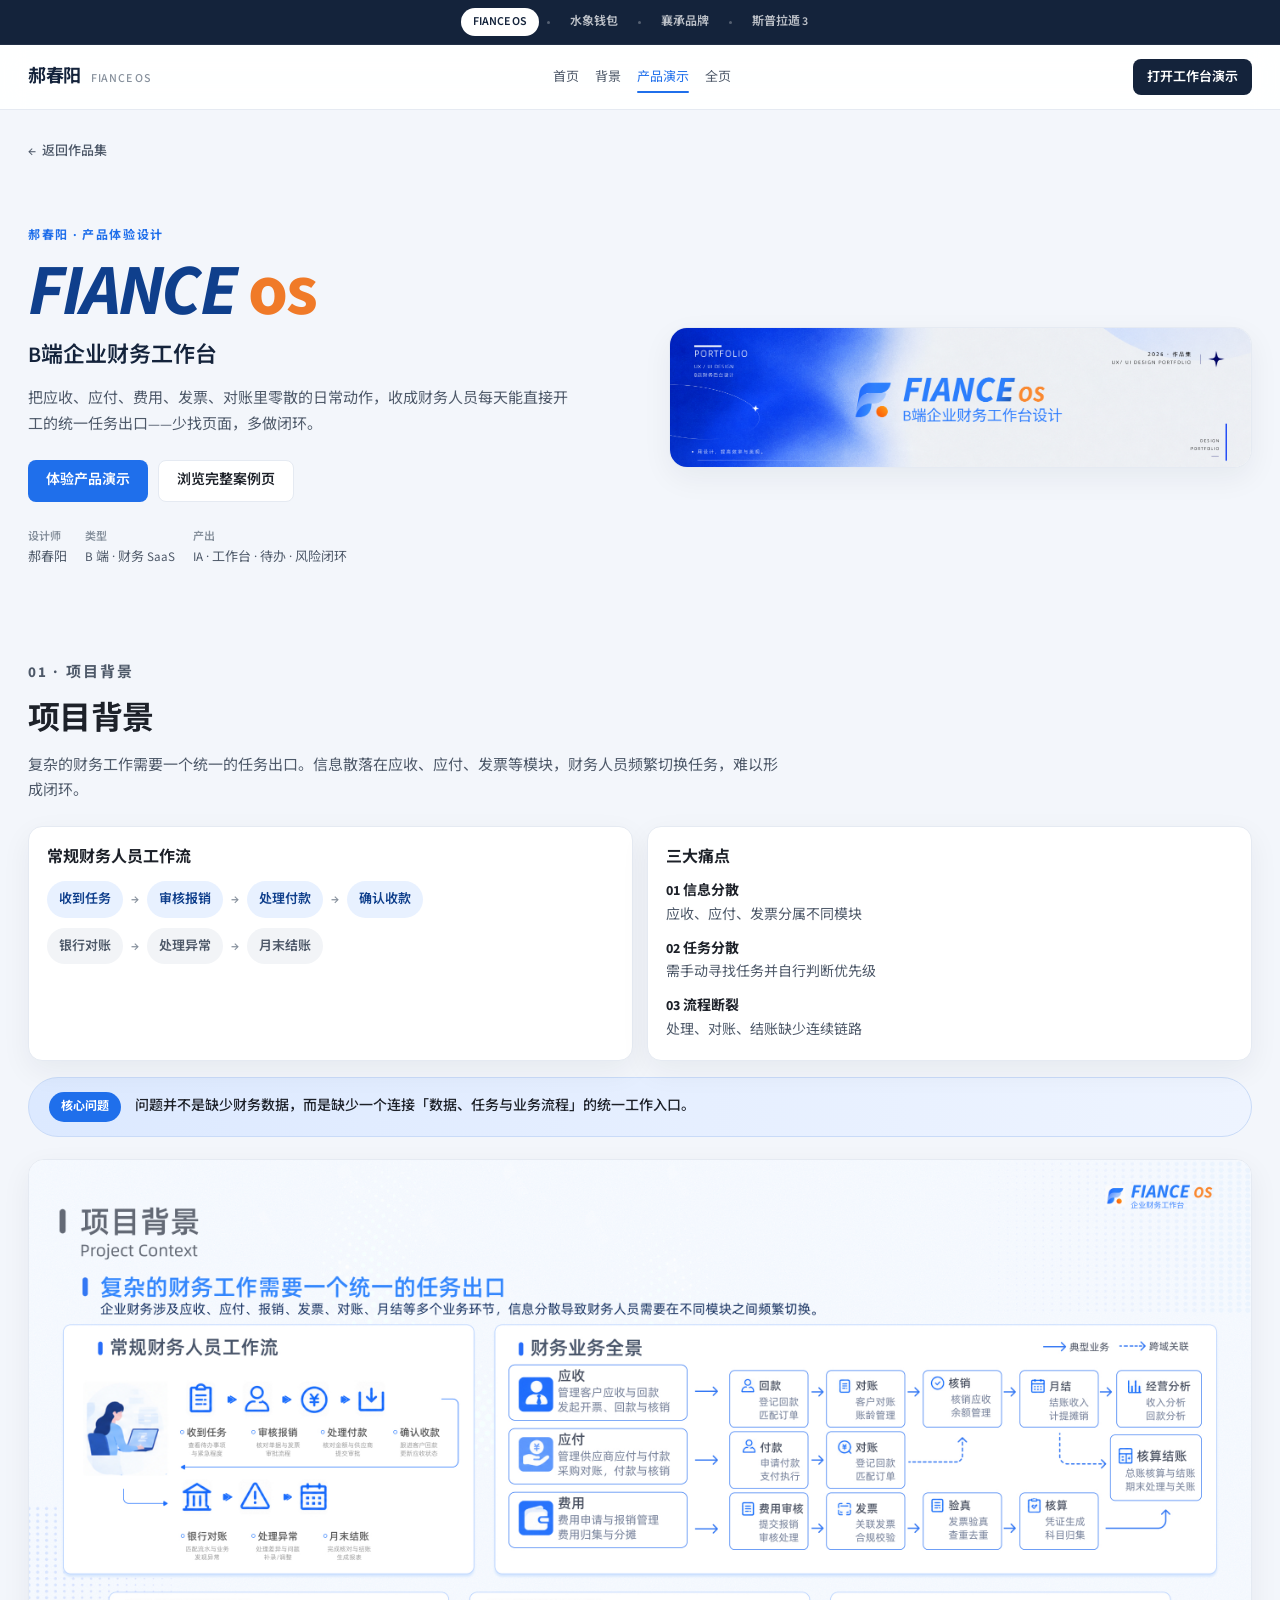
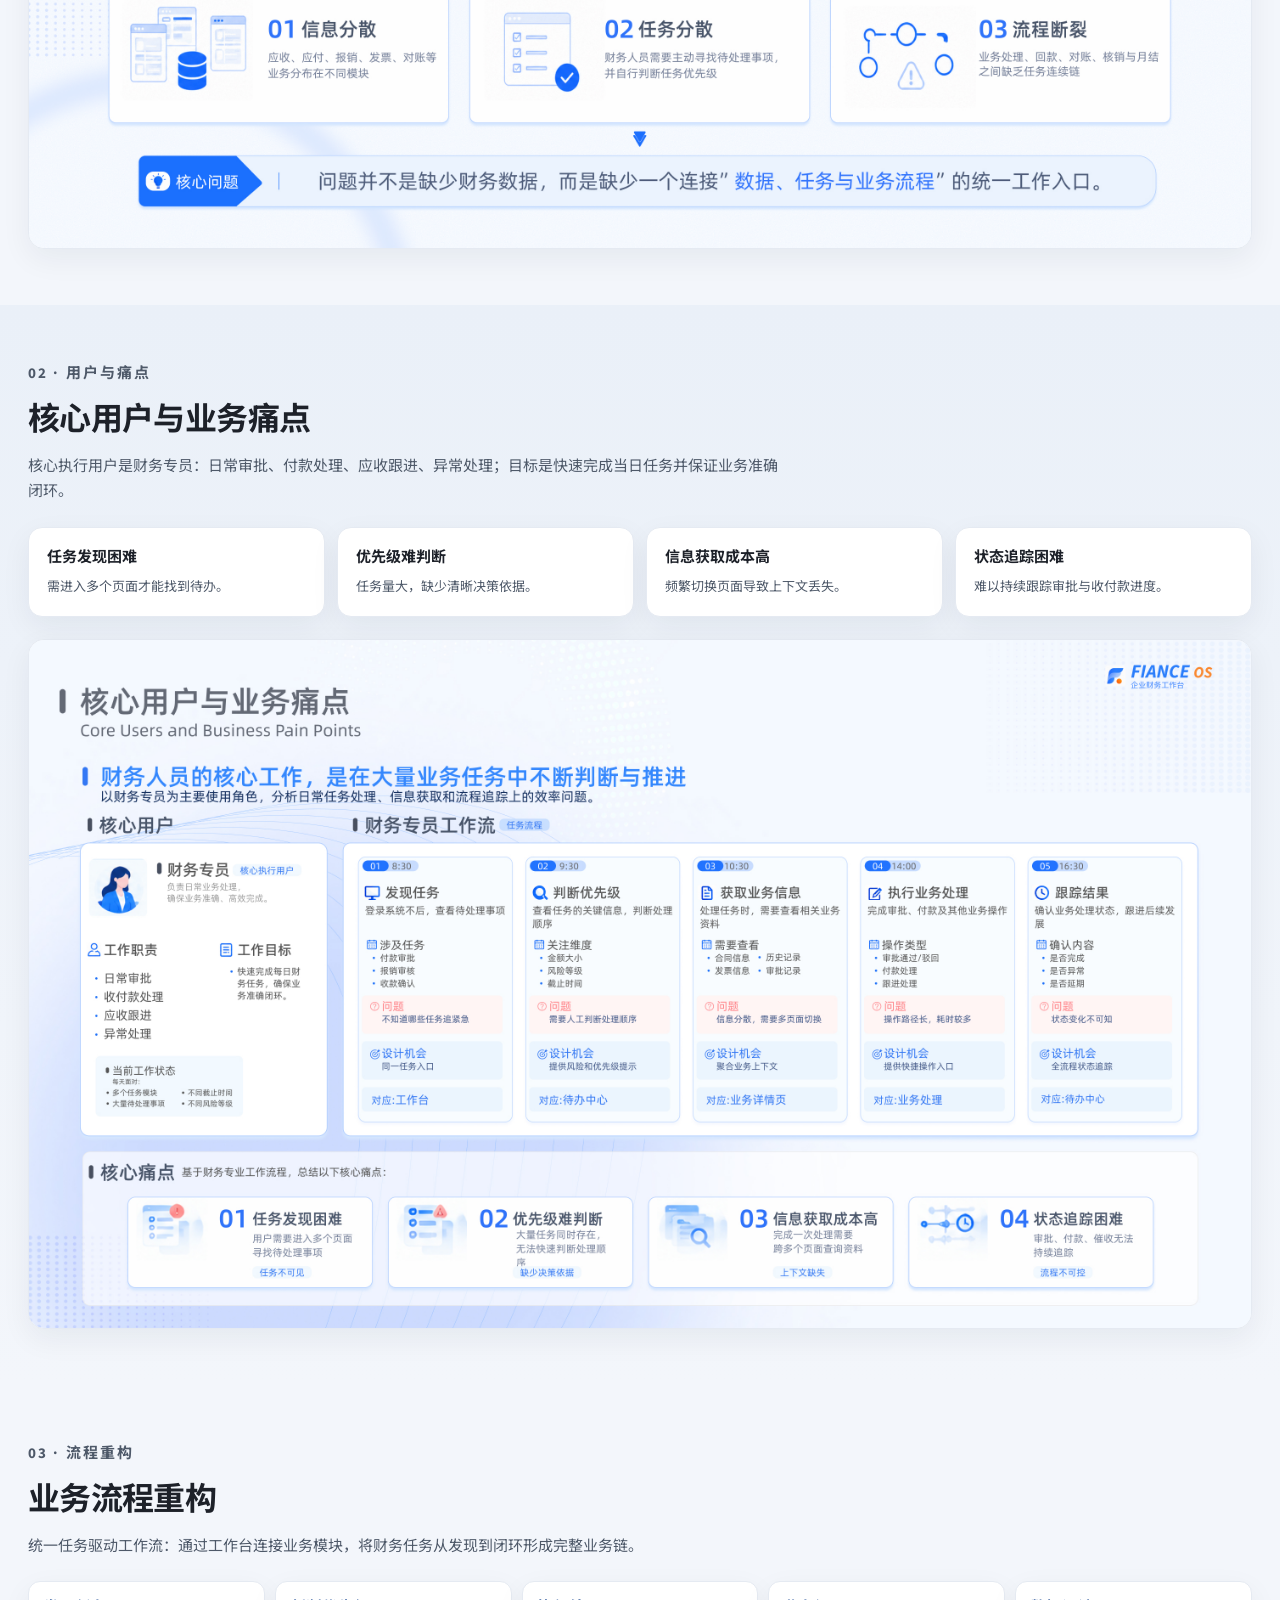
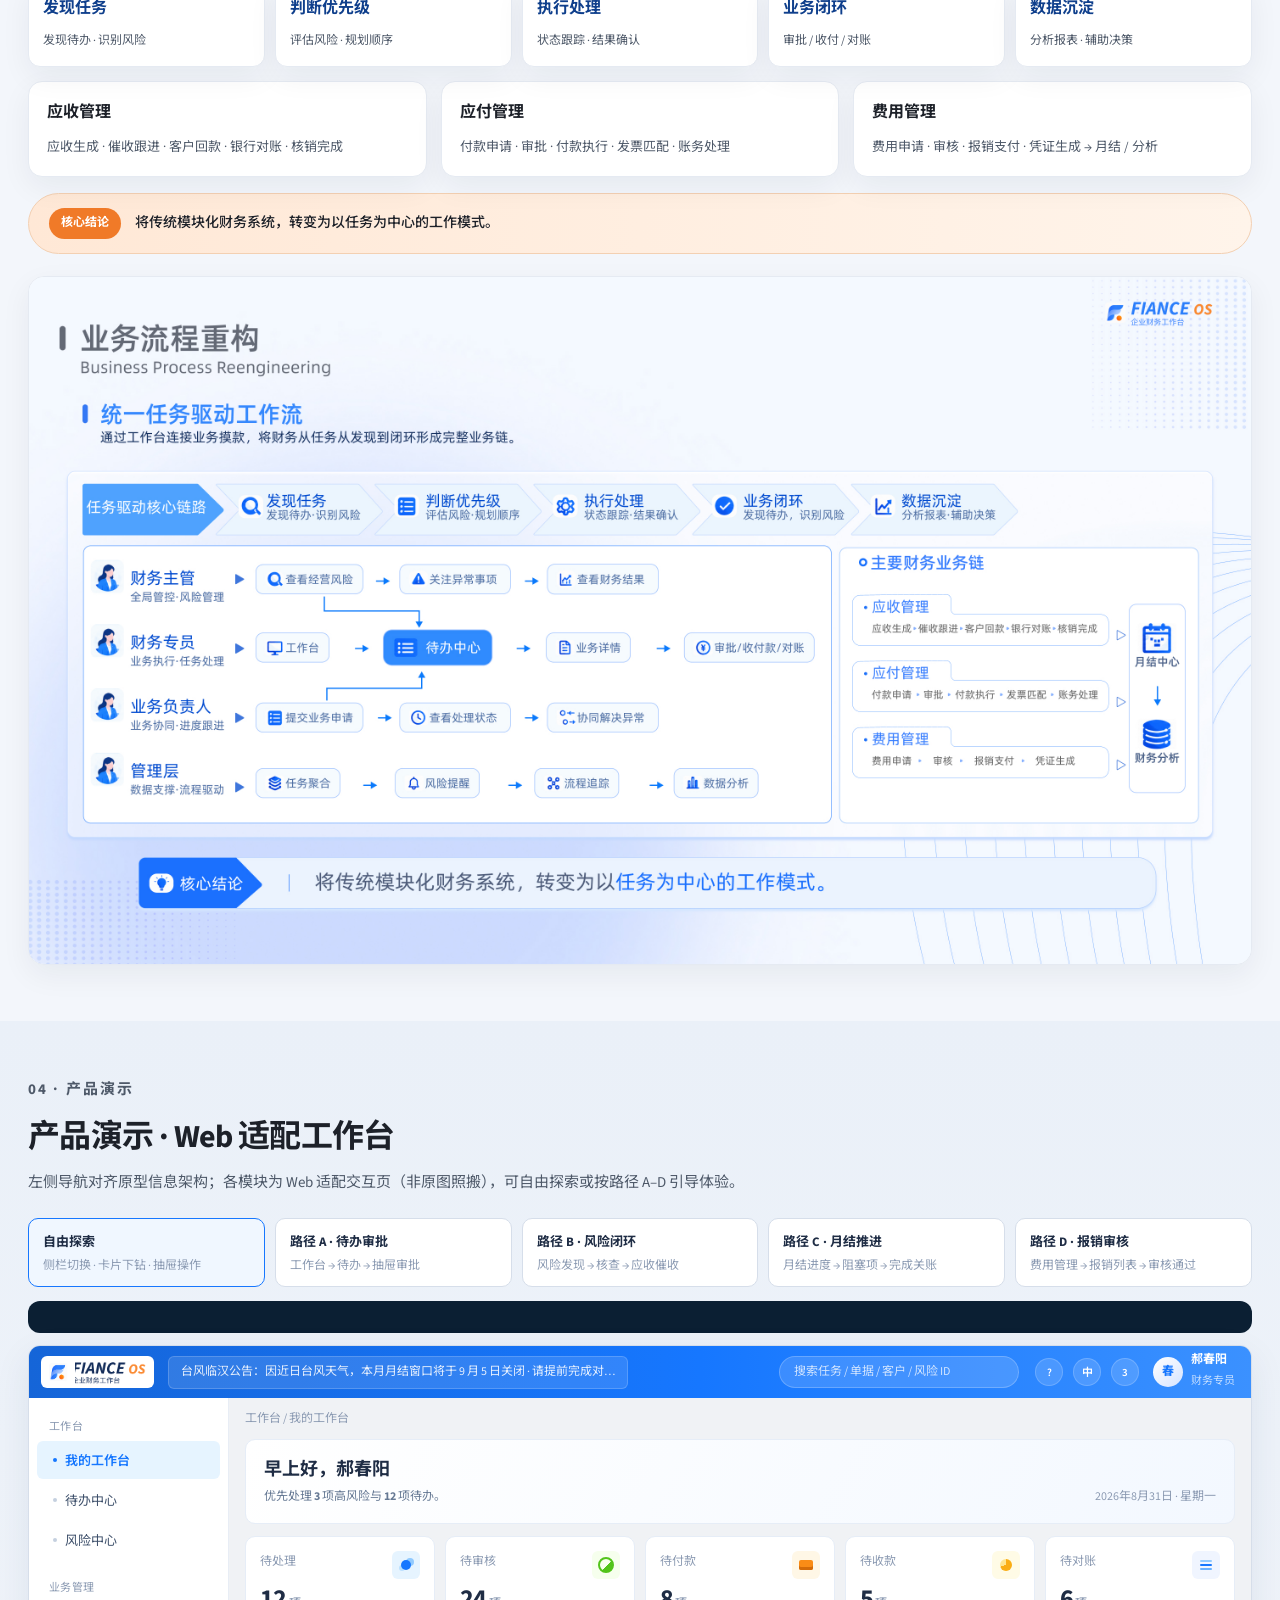
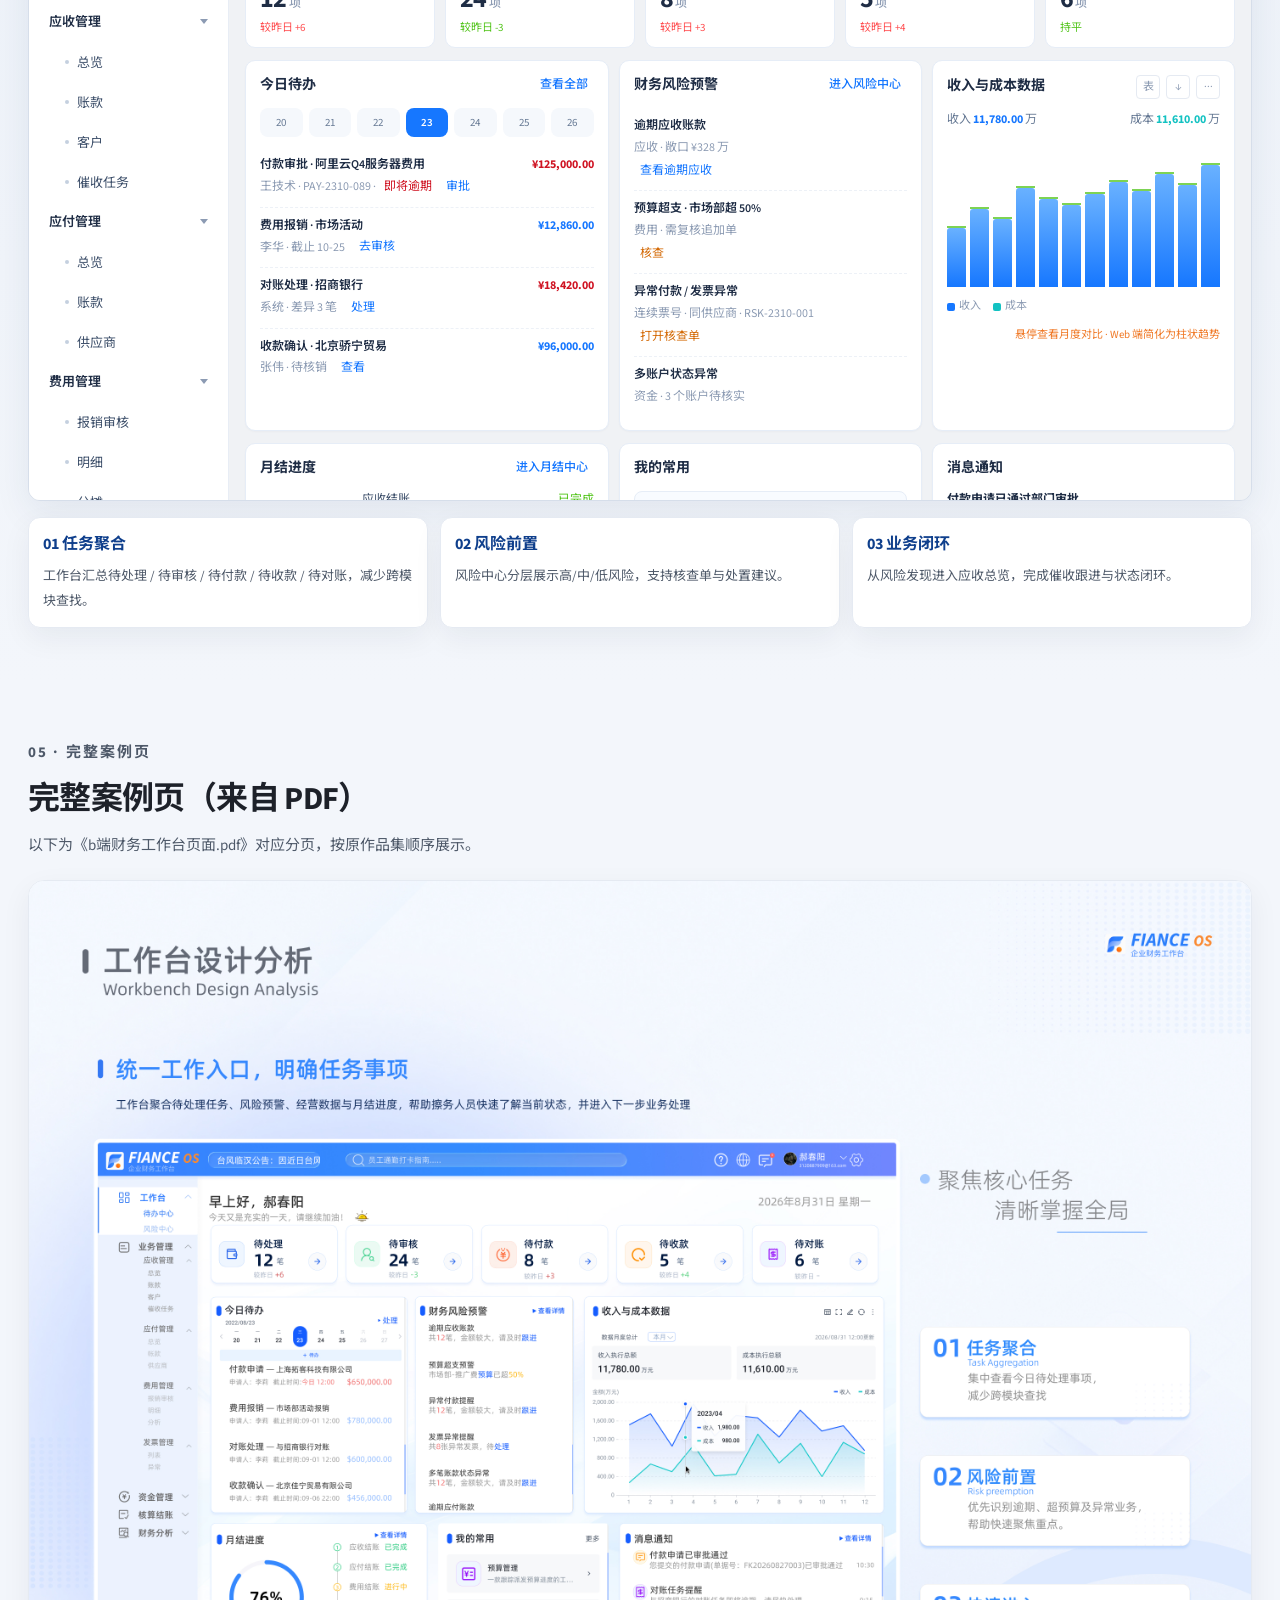
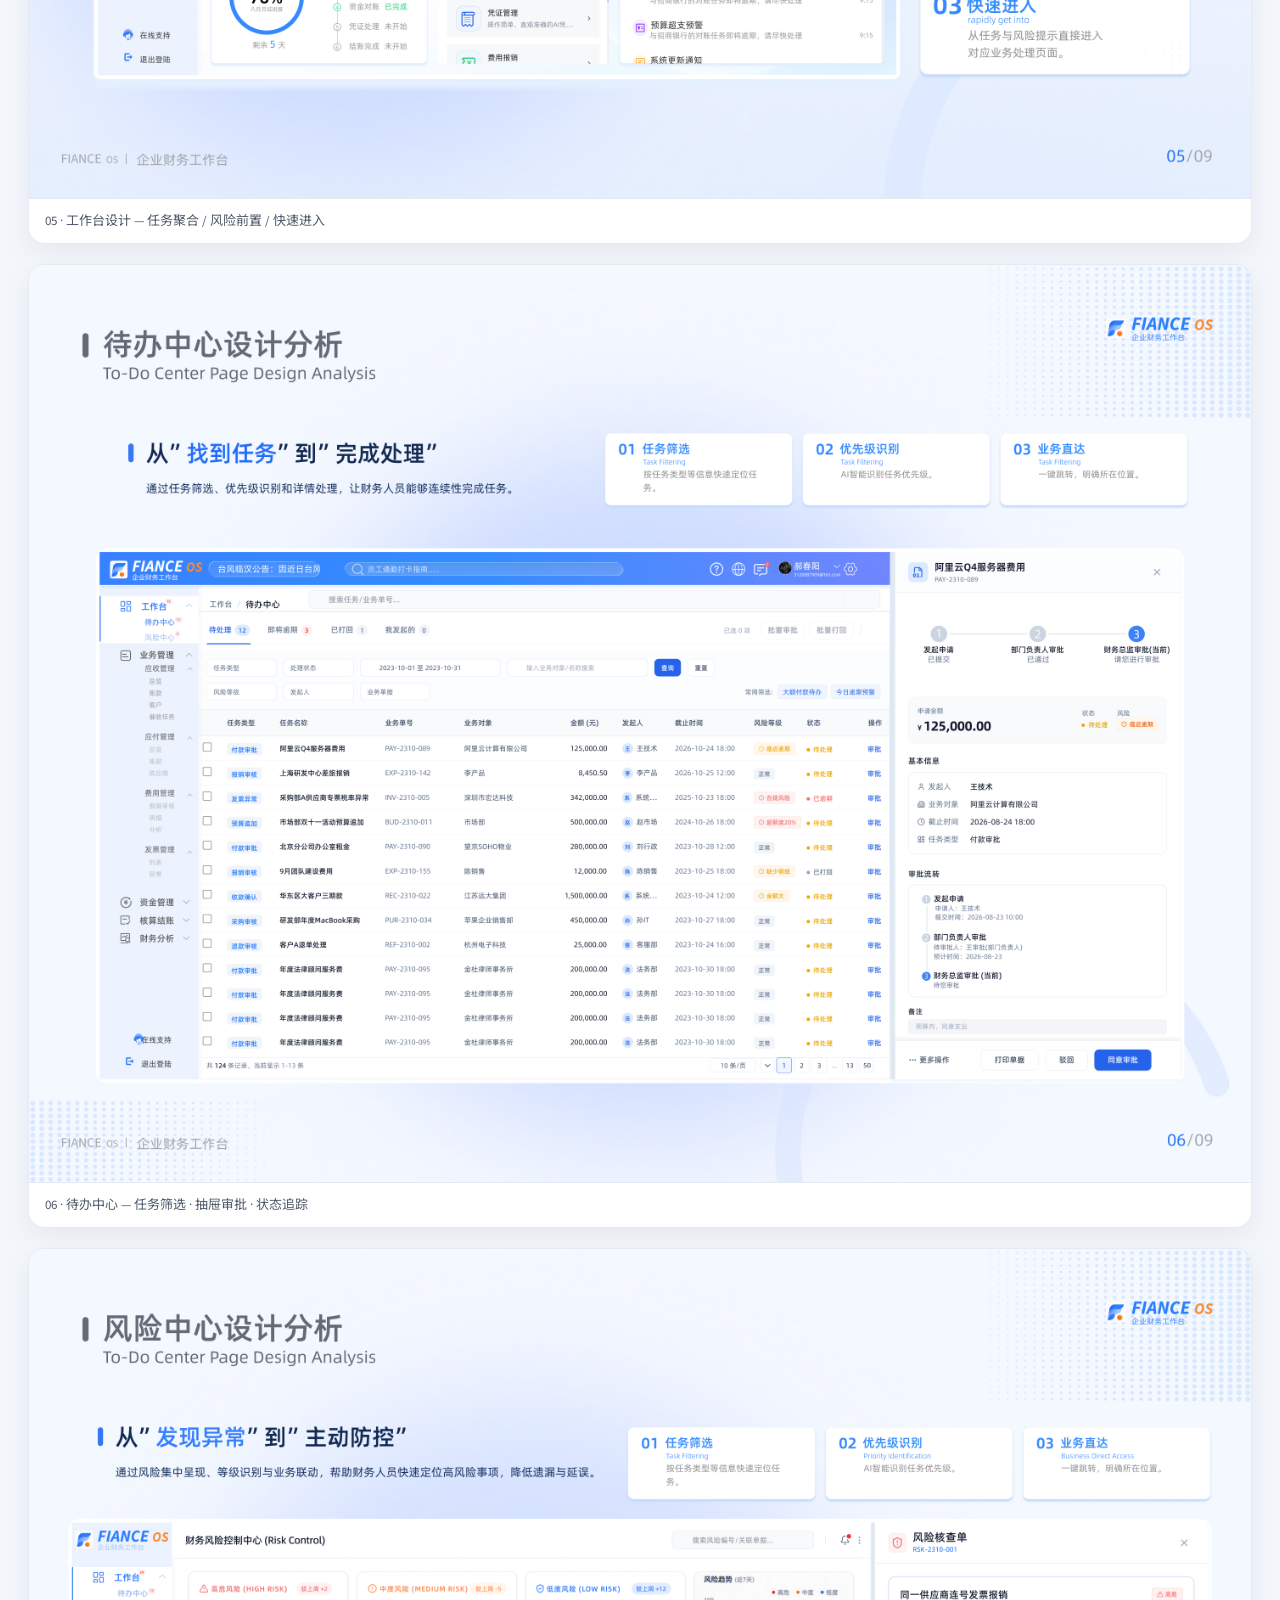
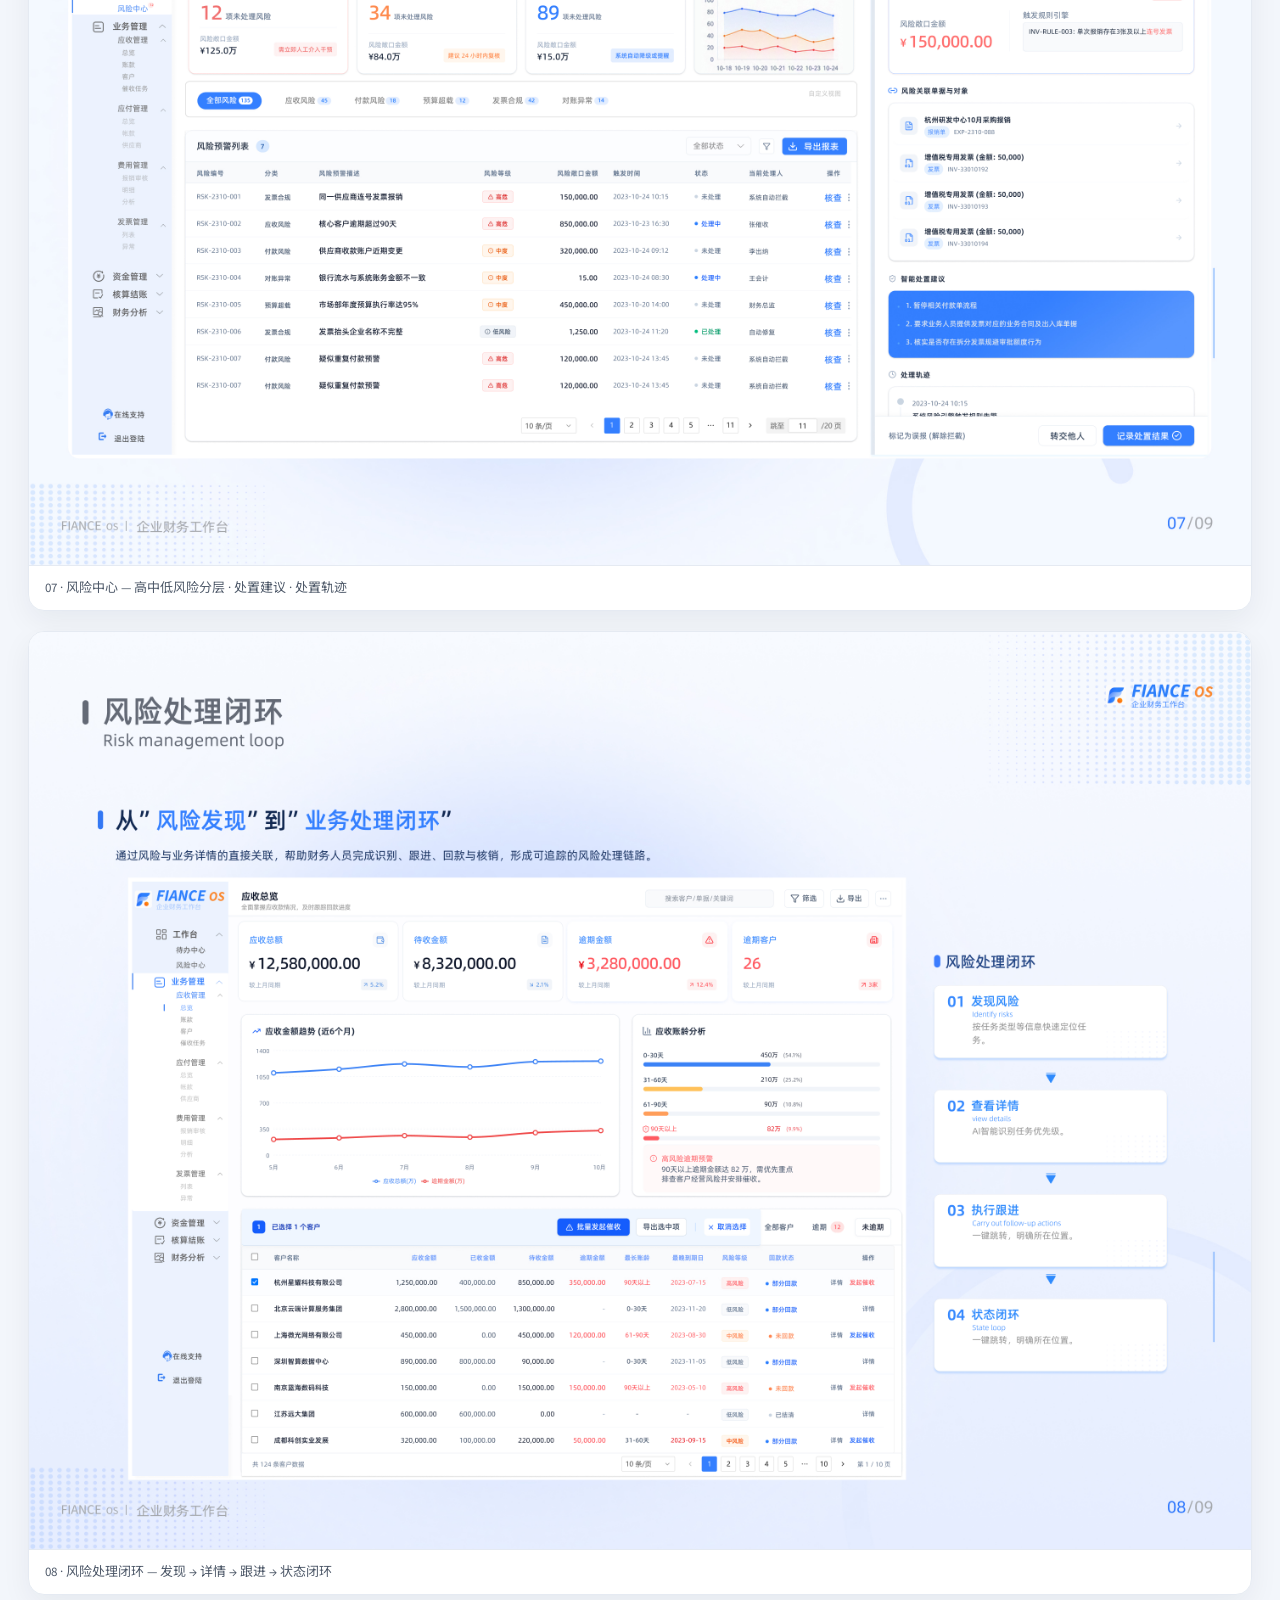
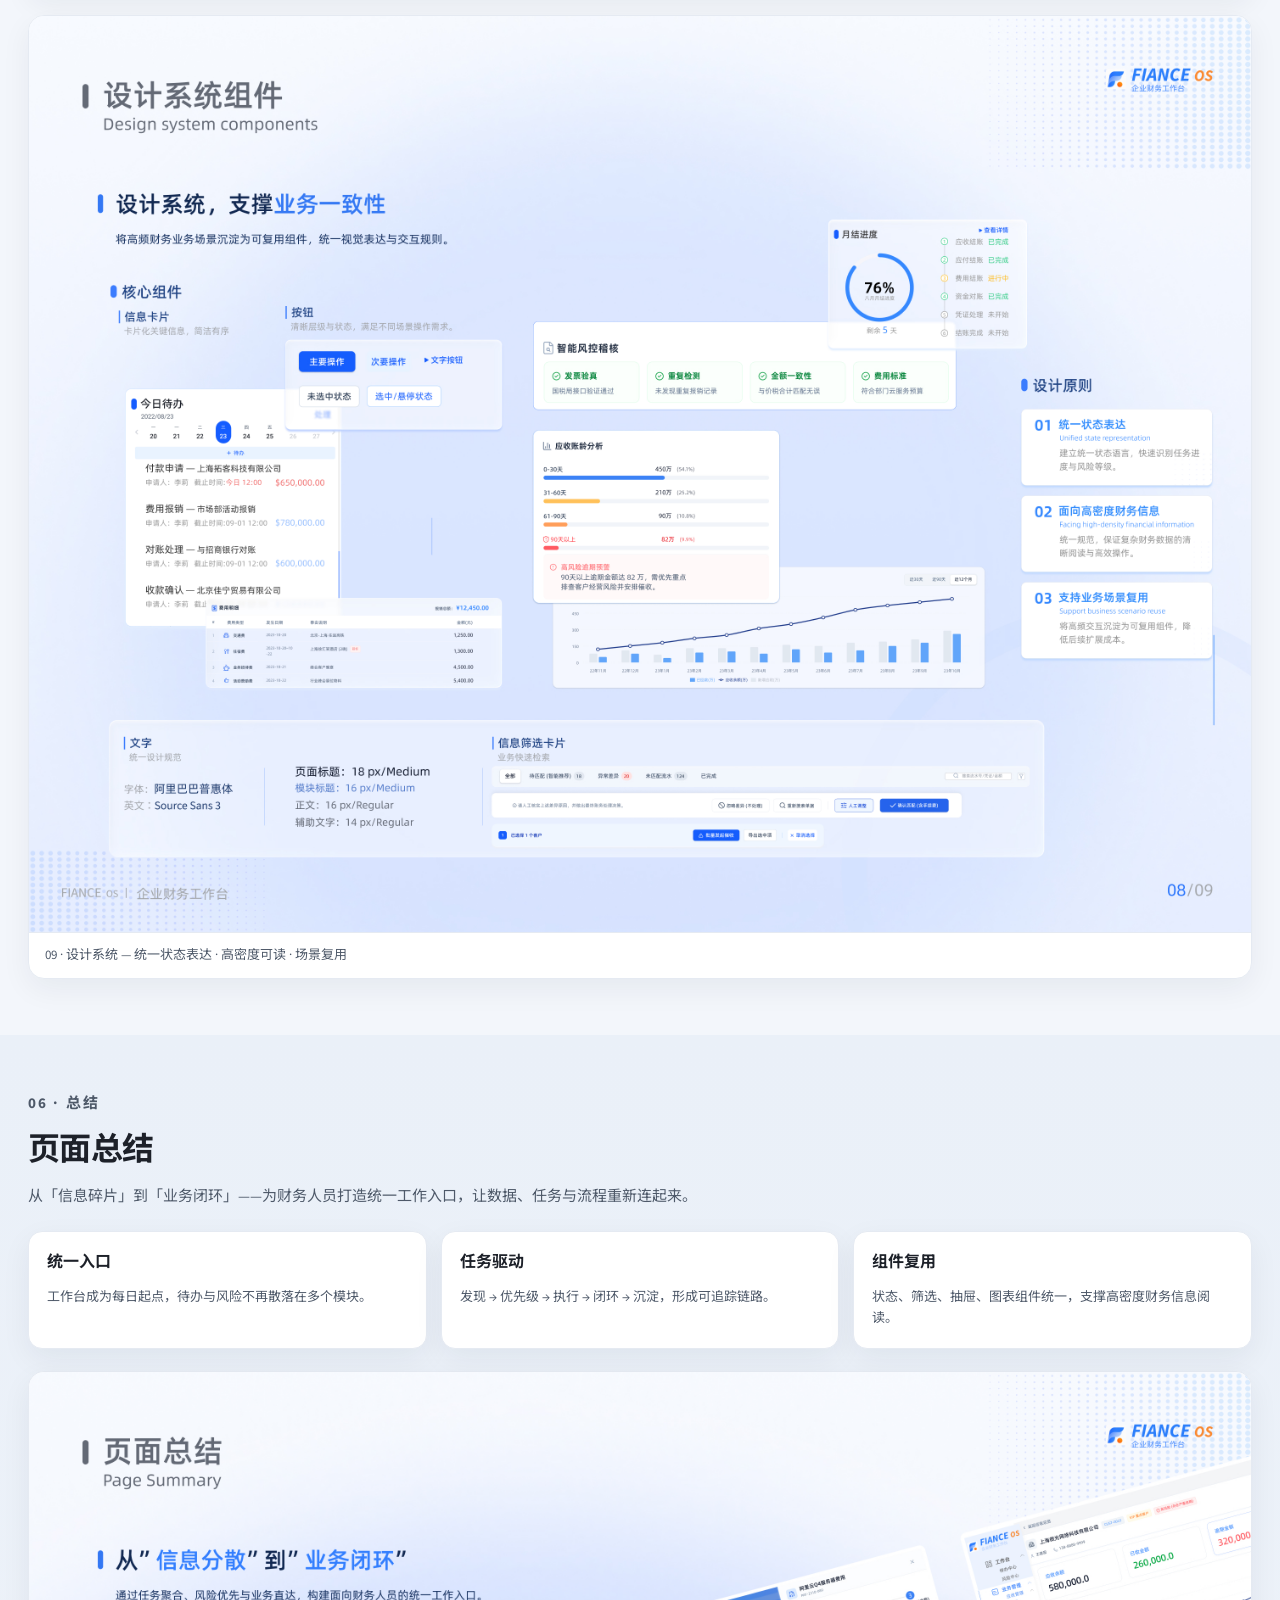
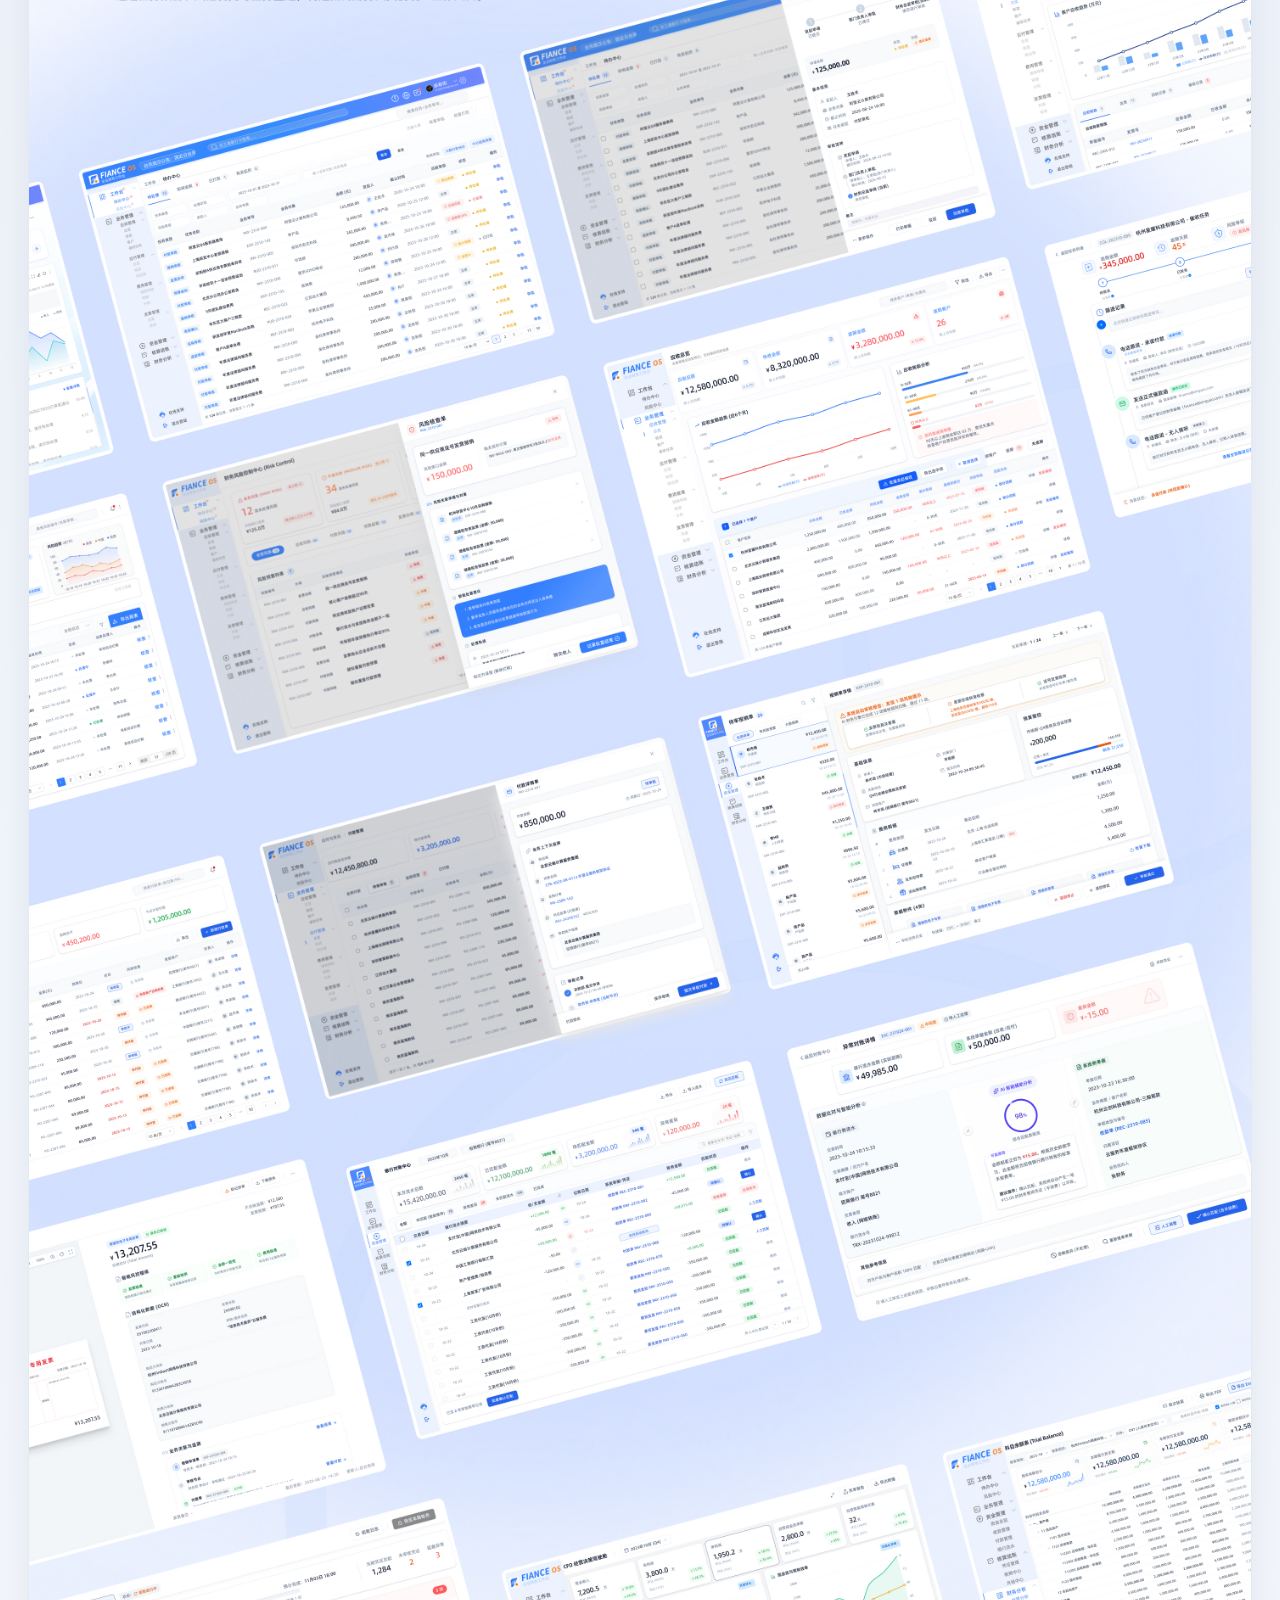
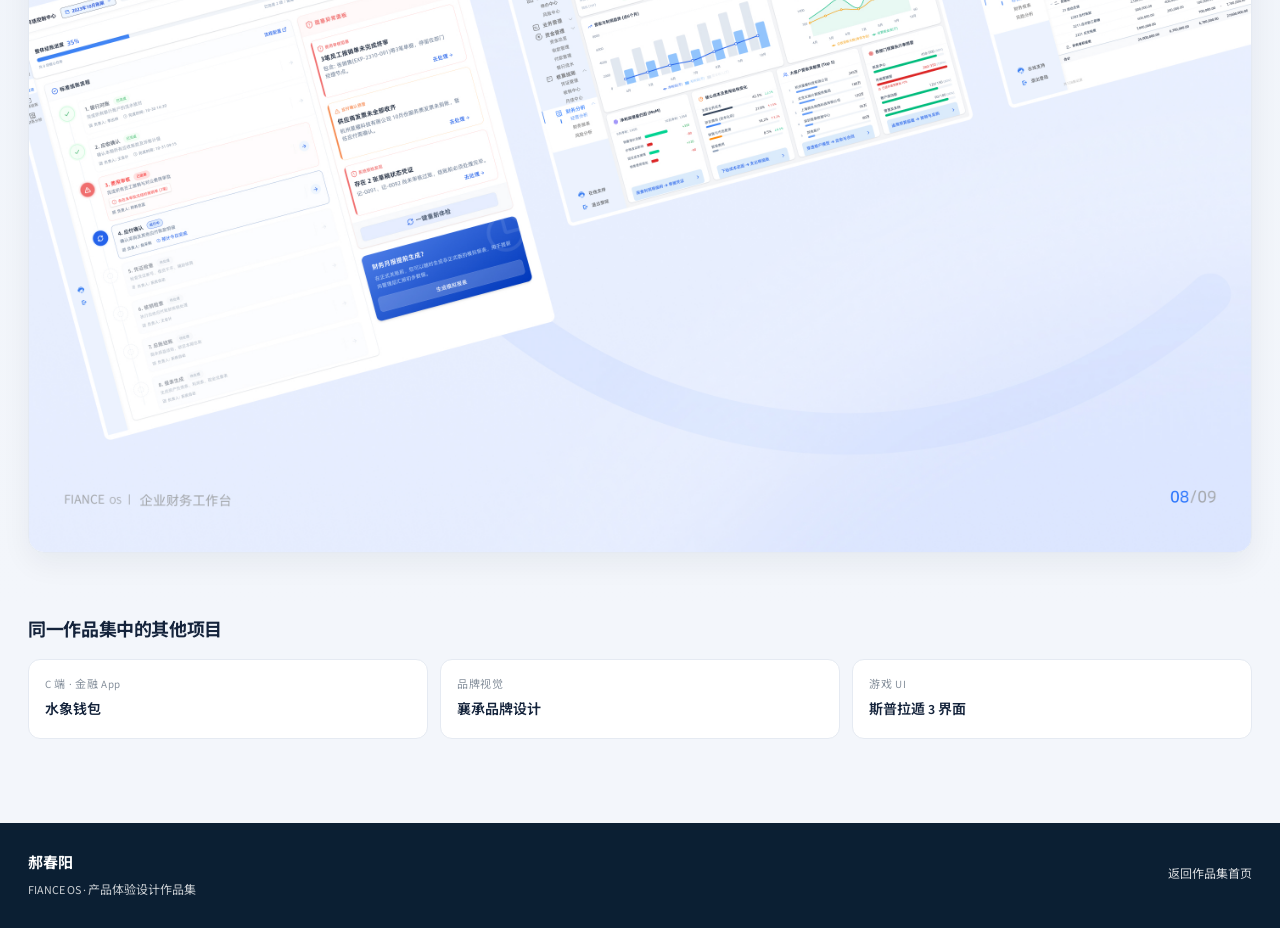
==== commit b6be0426: "Fix finance hotspots and full-screen phone; single home jump; brand hover CTAs. Co-authored-by: Curs" ====
--- a/fiance-os.html
+++ b/fiance-os.html
@@ -28,7 +28,6 @@
       <a href="#background">背景</a>
       <a href="#demo" class="on">产品演示</a>
       <a href="#pages">全页</a>
-      <a href="finance-app.html">水象钱包</a>
     </nav>
     <a class="pf-cta" href="#demo">打开工作台演示</a>
   </header></div>
--- a/assets/portfolio.css
+++ b/assets/portfolio.css
@@ -78,11 +78,11 @@
   height: 36px; padding: 0 14px; border-radius: 8px;
   background: var(--navy); color: #fff; font-size: 13px; font-weight: 600;
   display: inline-flex; align-items: center; flex-shrink: 0;
-  transition: background .15s, transform .1s;
-}
-.pf-cta:hover { background: #1c3354; }
+  transition: background .15s, transform .1s, box-shadow .15s;
+}
+.pf-cta:hover { background: var(--blue-deep); }
 .pf-cta:active { transform: translateY(1px); }
-.pf-cta:focus-visible { outline: 2px solid #69b1ff; outline-offset: 2px; }
+.pf-cta:focus-visible { outline: 2px solid var(--blue); outline-offset: 2px; }
 
 /* ——— Portfolio hero ——— */
 .pf-hero {
@@ -129,10 +129,12 @@
   transition: background .15s, border-color .15s, color .15s, transform .1s;
 }
 .btn.primary { background: var(--blue); color: #fff; }
-.btn.primary:hover { background: #1558c7; }
-.btn.primary:active { background: #0f4db3; transform: translateY(1px); }
+.btn.primary:hover { background: var(--blue-deep); }
+.btn.primary:active { filter: brightness(0.92); transform: translateY(1px); }
 .btn.ghost { background: #fff; border: 1px solid var(--border); color: var(--text); }
-.btn.ghost:hover { border-color: #91caff; color: var(--blue); background: #f7faff; }
+.btn.ghost:hover { border-color: var(--blue); color: var(--blue-deep); background: var(--blue-soft); }
+.btn.ghost:active { transform: translateY(1px); background: color-mix(in srgb, var(--blue-soft) 80%, var(--blue) 20%); }
+.btn:focus-visible { outline: 2px solid var(--blue); outline-offset: 2px; }
 .btn:focus-visible { outline: 2px solid #69b1ff; outline-offset: 2px; }
 
 .pf-hero-meta {
@@ -292,11 +294,9 @@
   max-width: 980px; margin: 0 auto;
   padding: 8px 28px 56px;
 }
-.case-gallery figure {
-  background: #fff; border: 1px solid var(--border);
-  border-radius: 16px; overflow: hidden; box-shadow: var(--shadow);
-  opacity: 0; transform: translateY(18px);
-  transition: opacity .55s var(--ease), transform .55s var(--ease);
+.case-gallery figure,
+#poster {
+  scroll-margin-top: 96px;
 }
 .case-gallery figure.in {
   opacity: 1; transform: translateY(0);
@@ -377,12 +377,17 @@
 body.tone-finance .pf-jump { background: #3b2418; }
 body.tone-brand .pf-jump { background: #3a1514; }
 body.tone-game .pf-jump { background: #1c1230; }
-body.tone-finance .pf-cta,
-body.tone-brand .pf-cta,
-body.tone-game .pf-cta { background: var(--blue-deep); }
-body.tone-finance .pf-cta:hover,
-body.tone-brand .pf-cta:hover,
-body.tone-game .pf-cta:hover { filter: brightness(1.08); }
+body.tone-finance .pf-cta { background: var(--blue); }
+body.tone-brand .pf-cta { background: var(--blue-deep); }
+body.tone-game .pf-cta { background: var(--blue); color: #fff; }
+body.tone-finance .pf-cta:hover { background: #ff8533; box-shadow: 0 6px 16px rgba(255,112,52,0.28); }
+body.tone-brand .pf-cta:hover { background: #8b1e22; box-shadow: 0 6px 16px rgba(102,17,20,0.22); }
+body.tone-game .pf-cta:hover { background: #4a1d72; box-shadow: 0 0 0 2px var(--orange); }
+body.tone-finance .btn.primary:hover { background: #ff8533; box-shadow: 0 8px 18px rgba(255,112,52,0.25); }
+body.tone-brand .btn.primary:hover { background: #8b1e22; box-shadow: 0 8px 18px rgba(102,17,20,0.2); }
+body.tone-game .btn.primary:hover { background: #4a1d72; box-shadow: 0 0 0 2px var(--orange); }
+body.tone-b .pf-cta:hover { background: #1f6feb; }
+body.tone-b .btn.primary:hover { background: #1558c7; }
 
 /* ——— Phone prototype demo ——— */
 .proto-demo {
@@ -438,33 +443,38 @@
   position: relative;
   border-radius: 28px;
   overflow: hidden;
-  background: #fff;
-  aspect-ratio: 390 / 844;
+  background: #f5f5f5;
 }
 .phone-screen img {
-  width: 100%; height: 100%; object-fit: cover; object-position: top center;
+  width: 100%;
+  height: auto;
   display: block;
 }
 .phone-hotspot {
-  position: absolute; border: 0; background: transparent; cursor: pointer;
-  border-radius: 10px;
+  position: absolute; border: 0; padding: 0; margin: 0;
+  background: transparent; cursor: pointer;
+  border-radius: 12px;
+  z-index: 2;
   transition: box-shadow .15s, background .15s;
 }
 .phone-hotspot:hover,
 .phone-hotspot:focus-visible {
-  background: color-mix(in srgb, var(--blue) 16%, transparent);
+  background: color-mix(in srgb, var(--blue) 14%, transparent);
   box-shadow: inset 0 0 0 2px var(--blue);
   outline: none;
 }
 .phone-hotspot:active {
-  background: color-mix(in srgb, var(--blue) 28%, transparent);
-}
-/* CTA zones approximate to prototype layout */
-.hs-main-cta { left: 10%; right: 10%; bottom: 18%; height: 7%; }
-.hs-confirm-cta { left: 8%; right: 8%; bottom: 6%; height: 8%; }
-.hs-bind-cta { left: 8%; right: 8%; bottom: 10%; height: 8%; }
-.hs-activate-cta { left: 8%; right: 8%; bottom: 16%; height: 7%; }
-.hs-back { left: 2%; top: 5.5%; width: 12%; height: 4.5%; }
+  background: color-mix(in srgb, var(--blue) 24%, transparent);
+}
+
+/* Hotspots tuned to Figma exports — keep clear of bottom tab labels (~0–11%) */
+.hs-back { left: 1.5%; top: 5.2%; width: 11%; height: 4.2%; }
+.hs-quota-cta { left: 15%; right: 15%; top: 28.5%; height: 4.2%; border-radius: 999px; }
+.hs-quota-banner { left: 5%; right: 5%; top: 78%; height: 5.5%; }
+.hs-activate-cta { left: 7%; right: 7%; top: 72%; height: 5.2%; }
+.hs-confirm-cta { left: 7%; right: 7%; bottom: 3.5%; height: 6%; }
+.hs-bind-cta { left: 7%; right: 7%; bottom: 11%; height: 6%; }
+.hs-success-bill { left: 6%; width: 42%; bottom: 13.5%; height: 5.2%; }
 
 .proto-hint {
   font-size: 13px; color: var(--text-2); text-align: center;
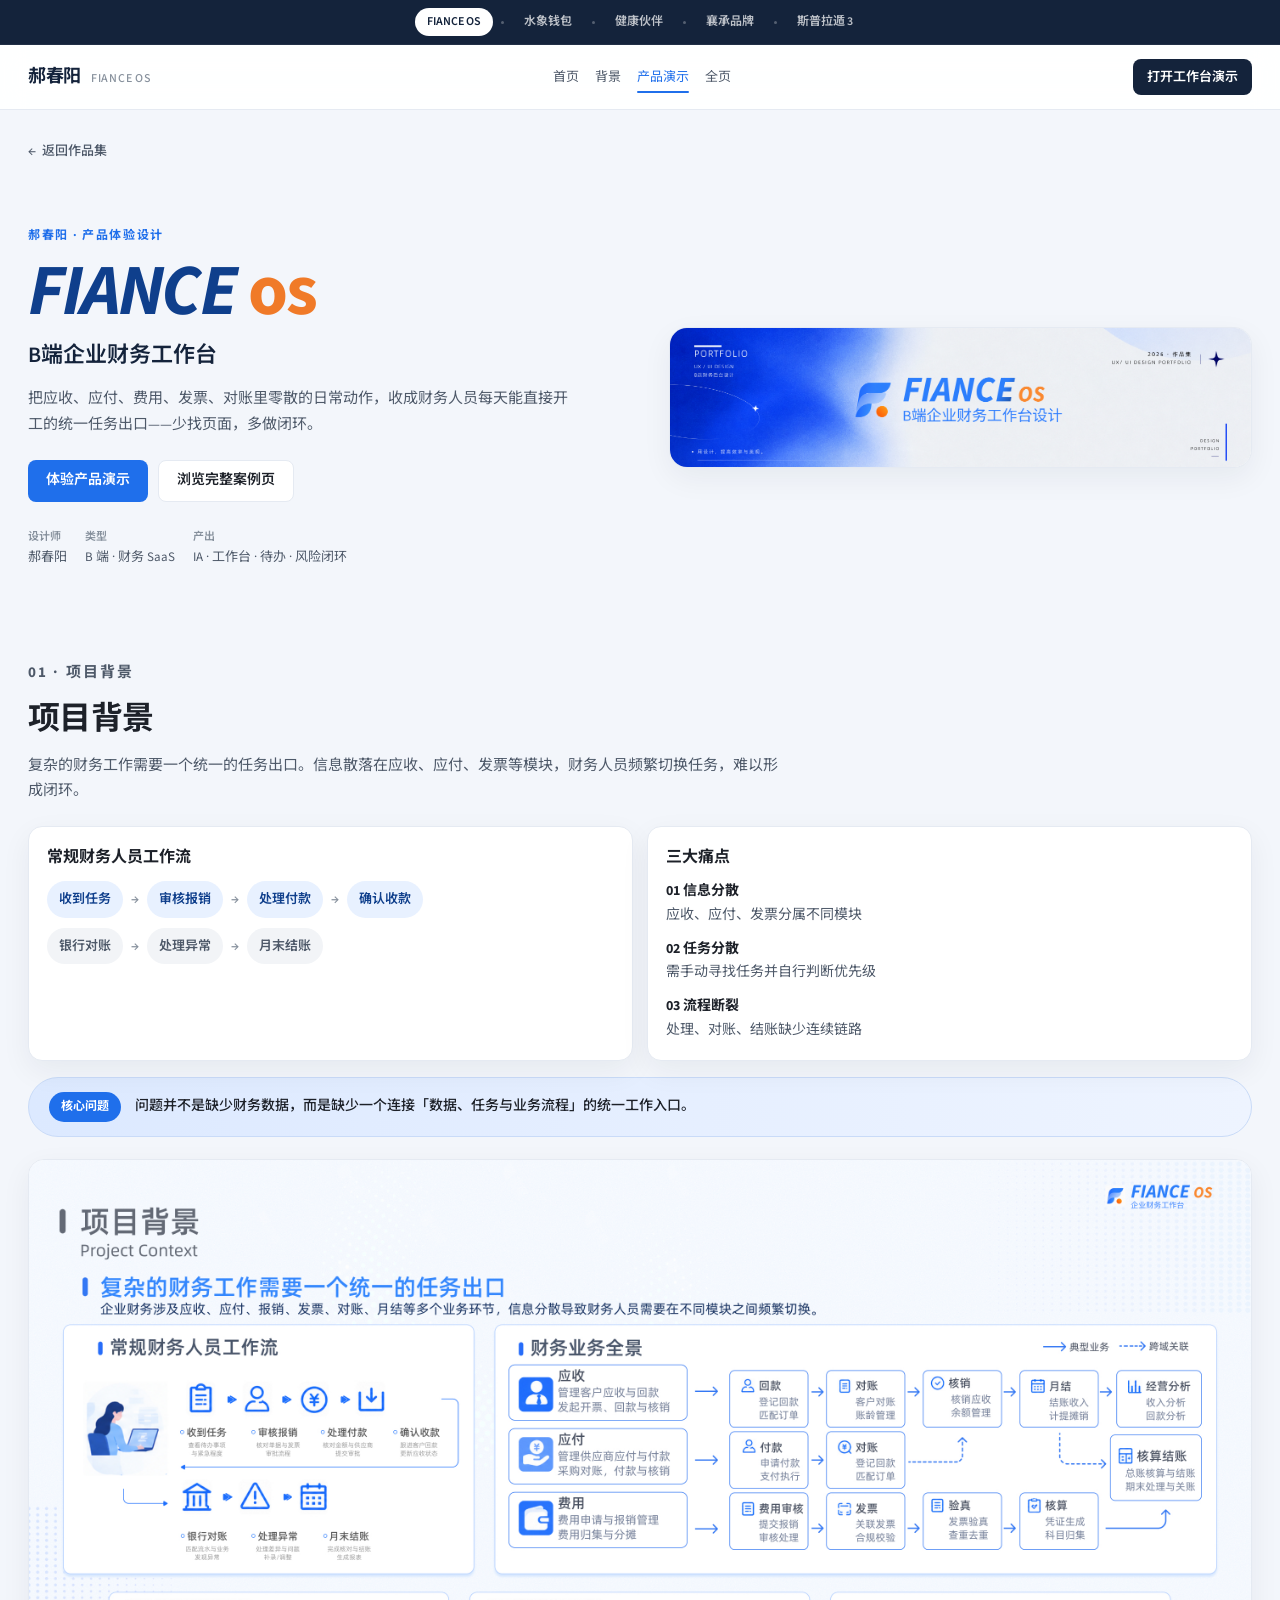
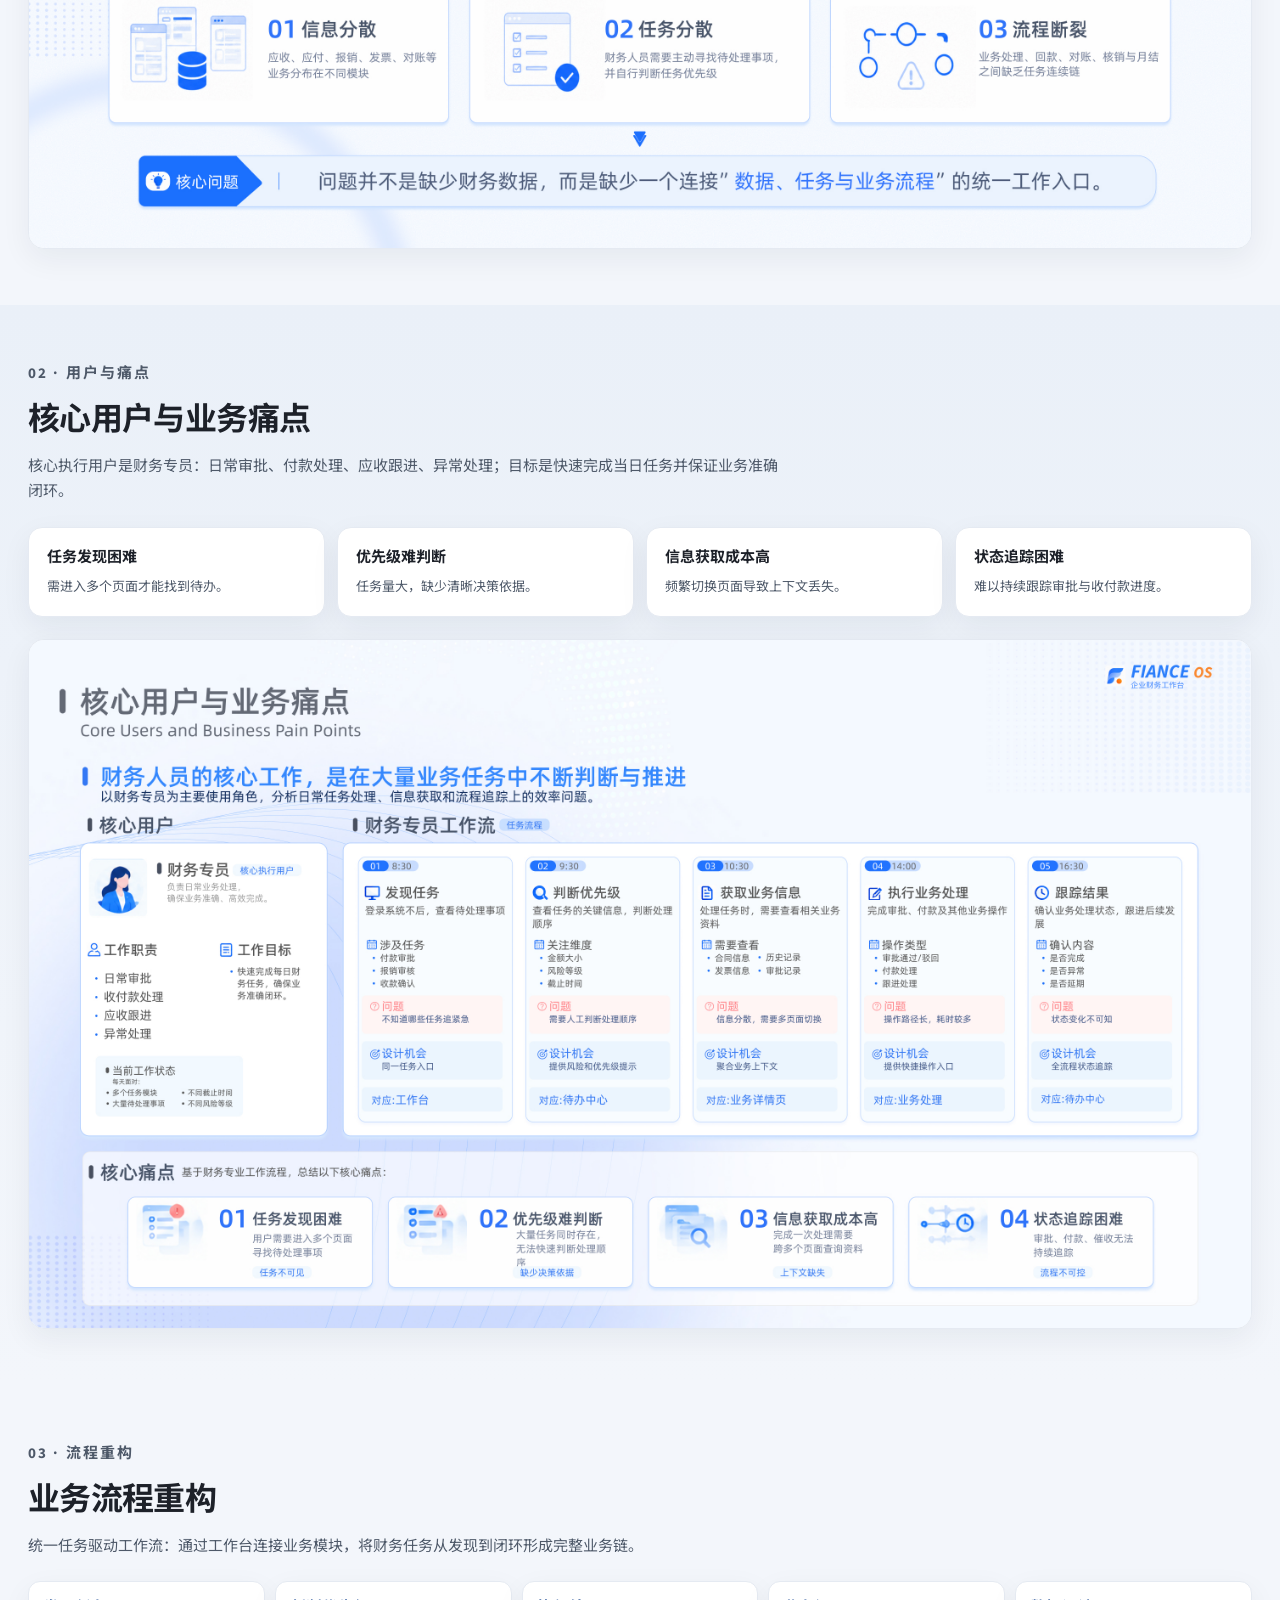
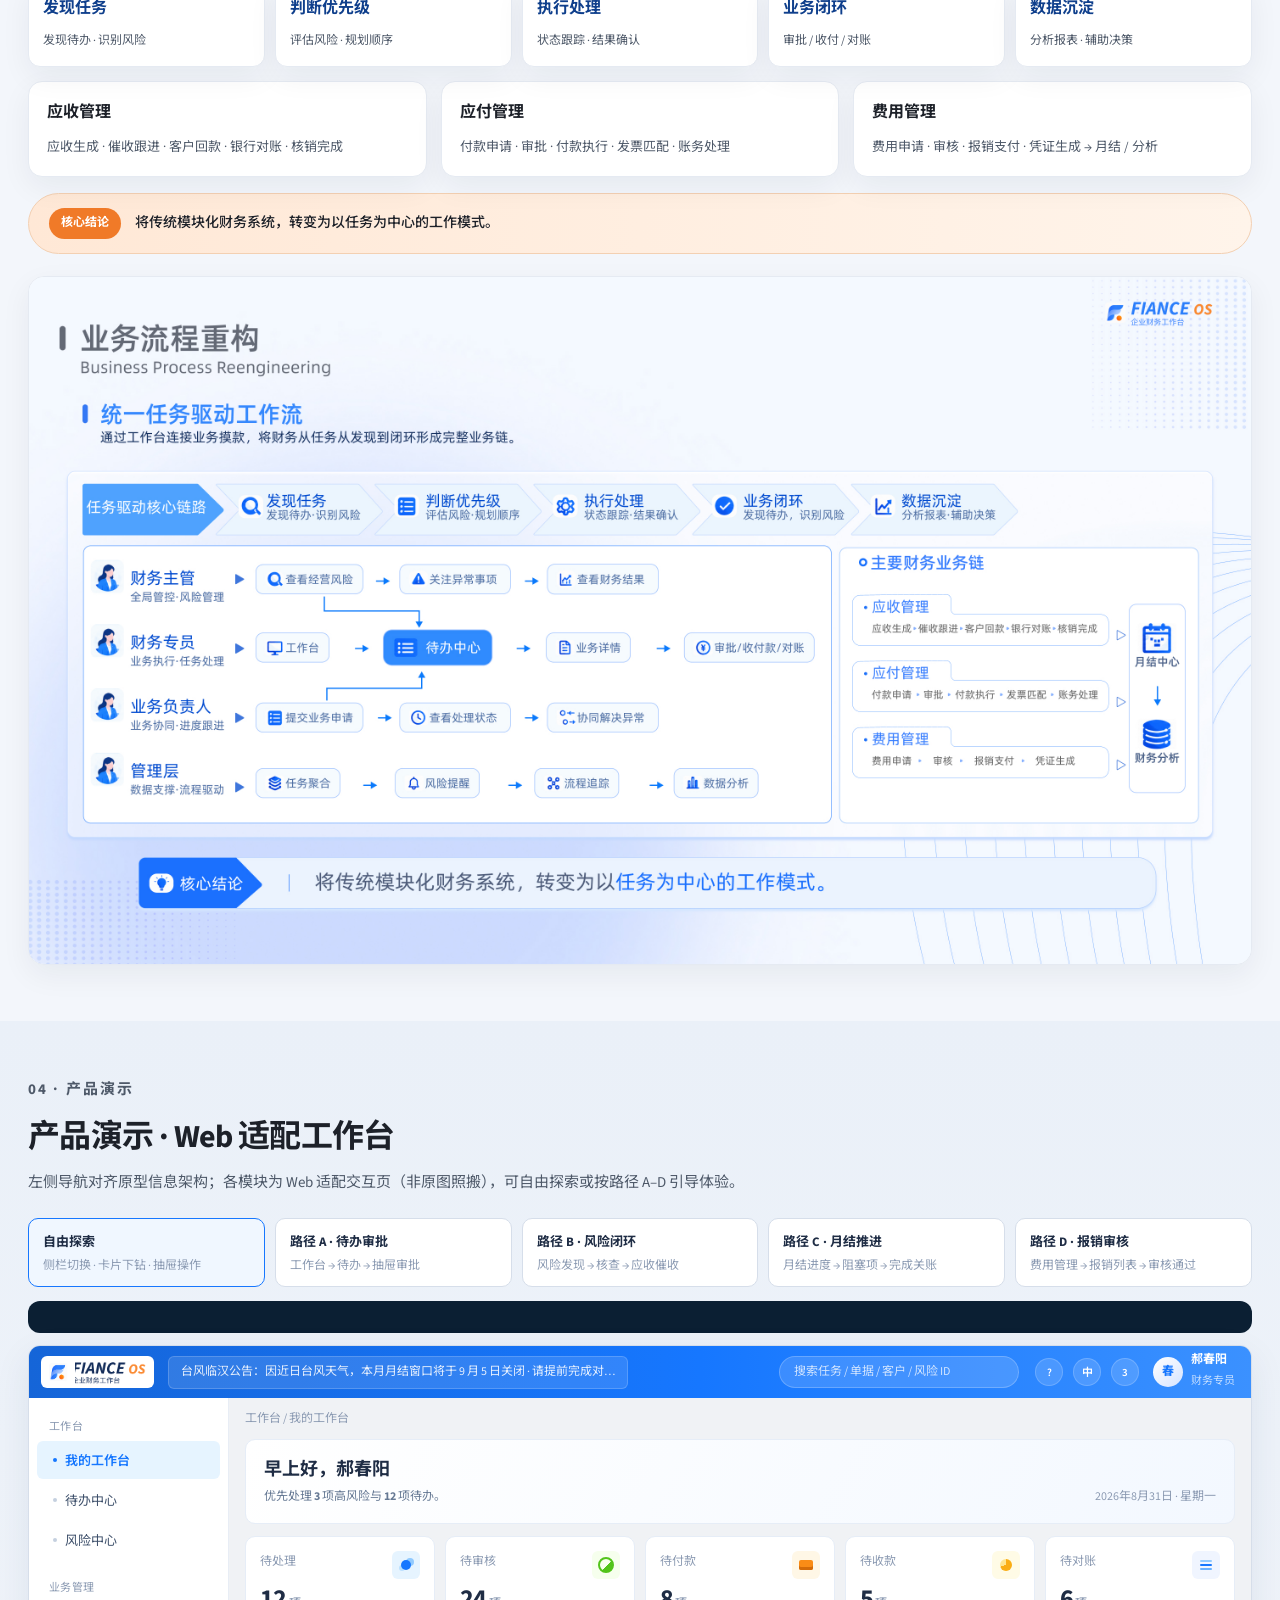
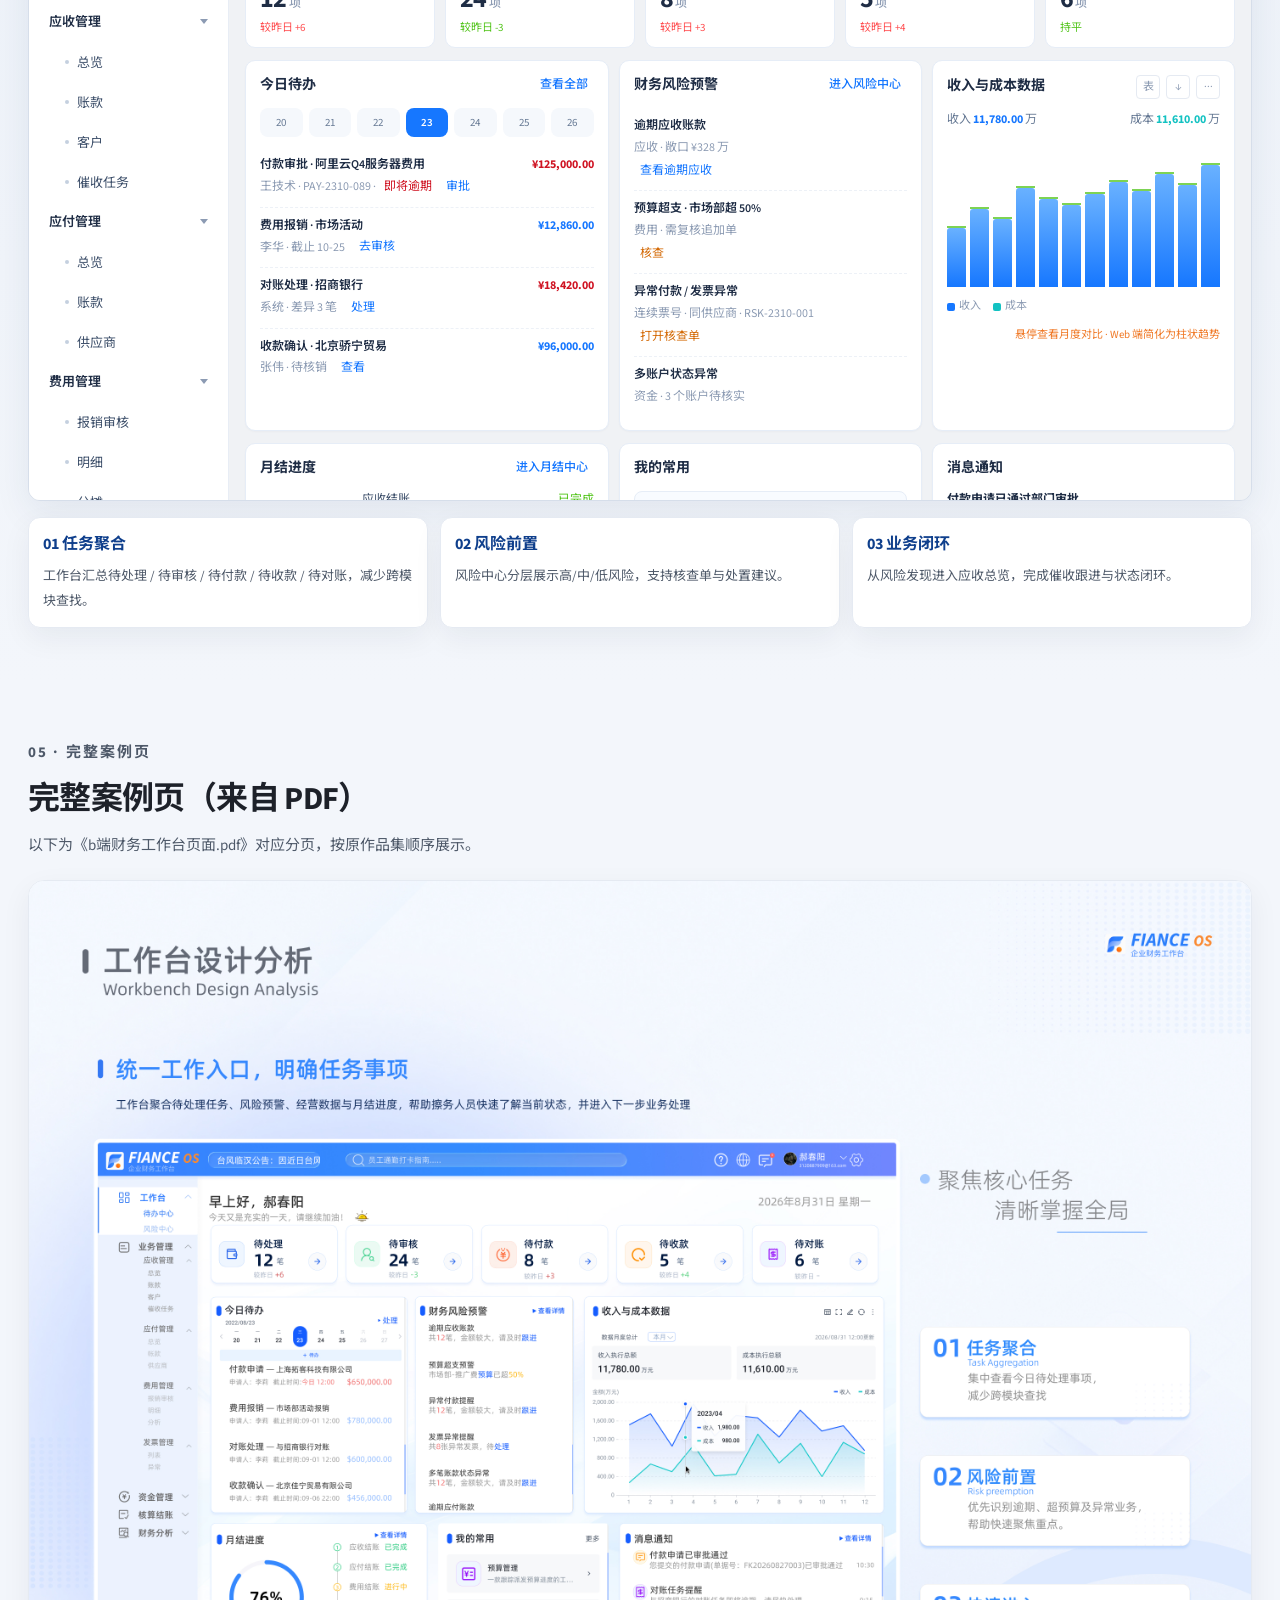
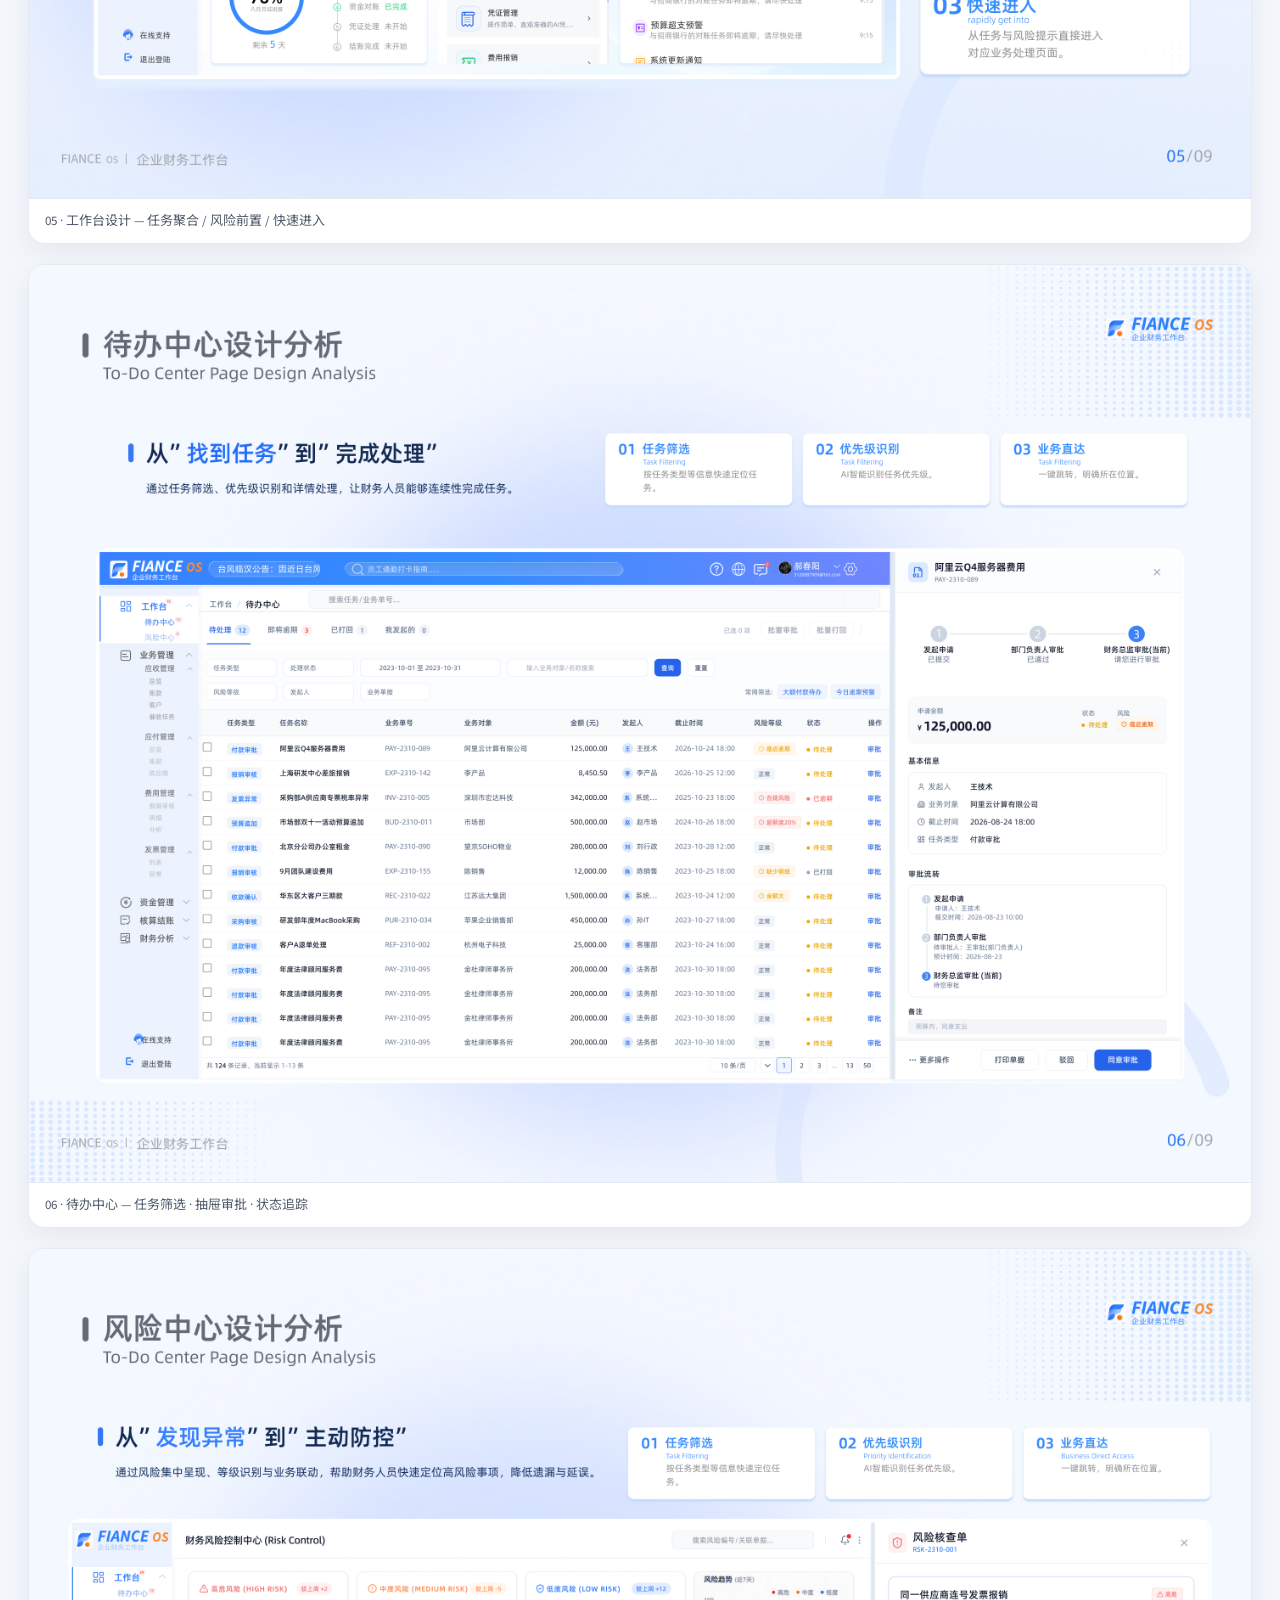
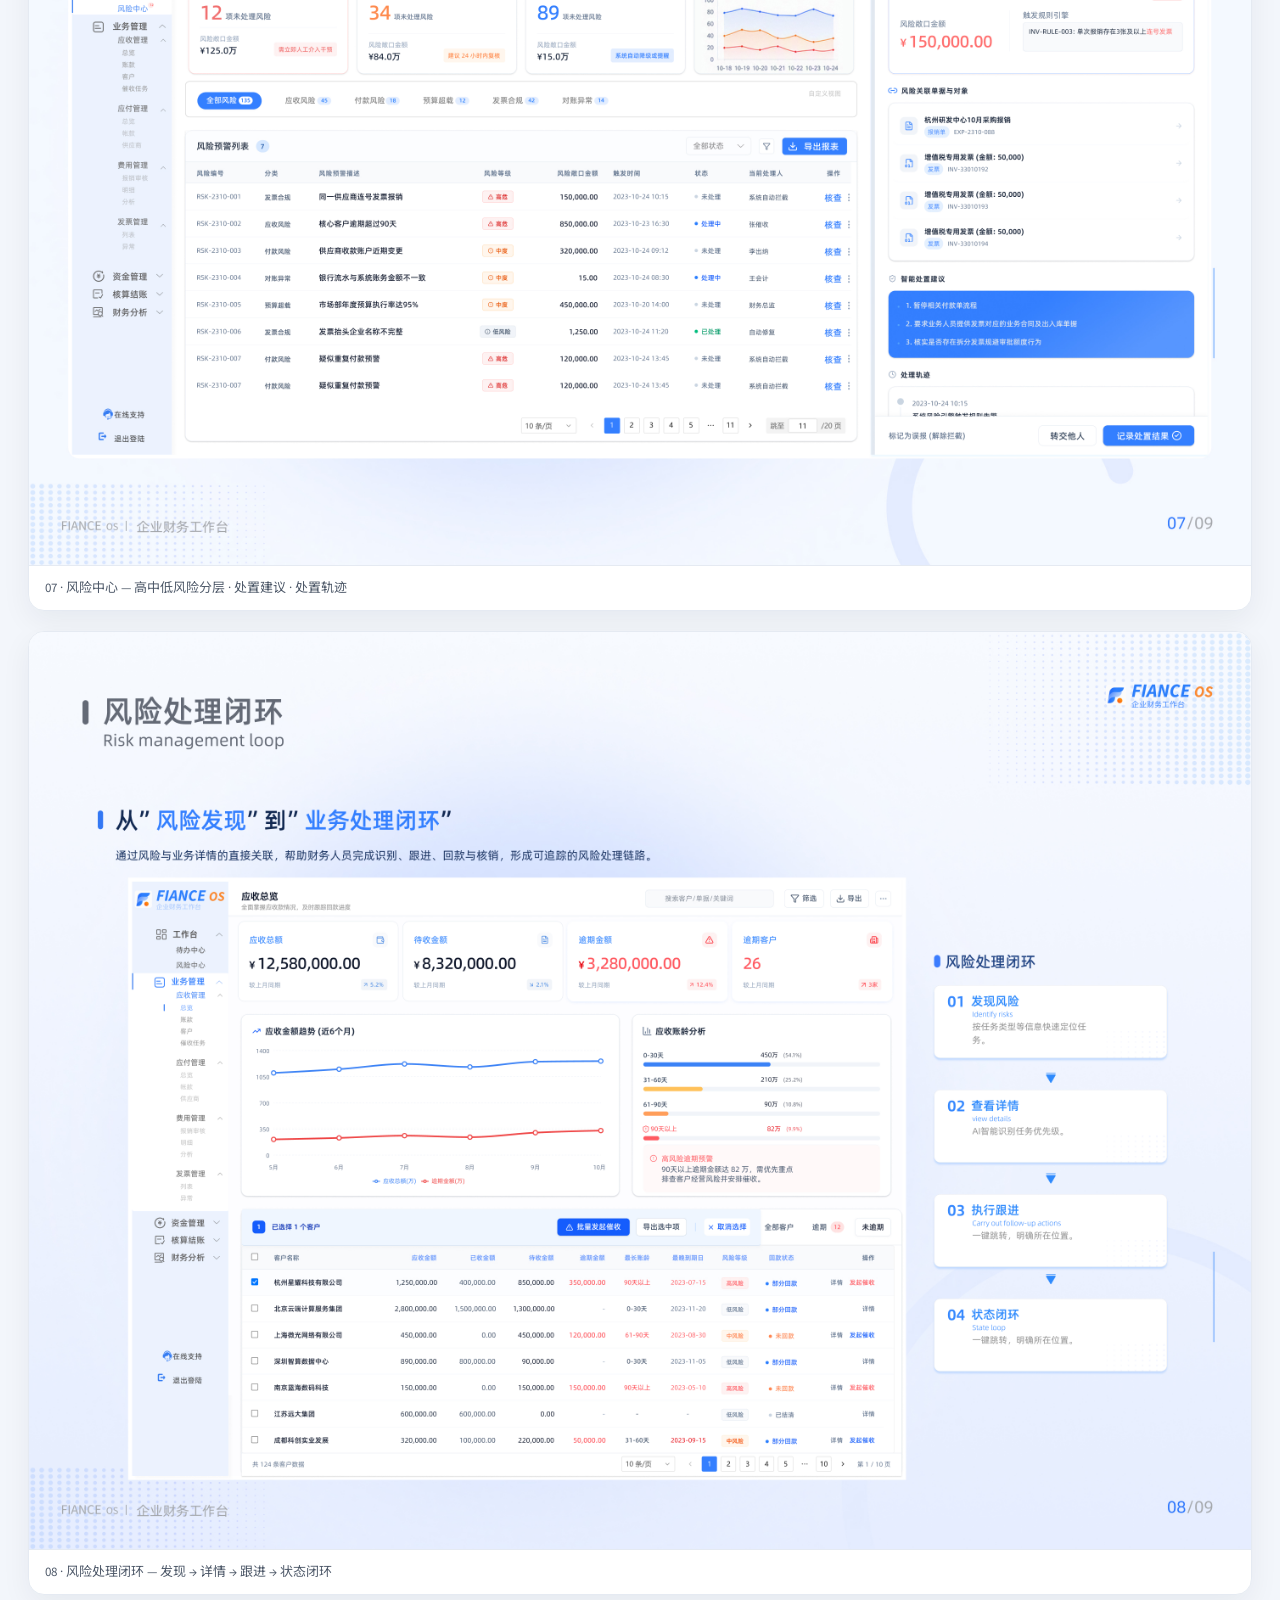
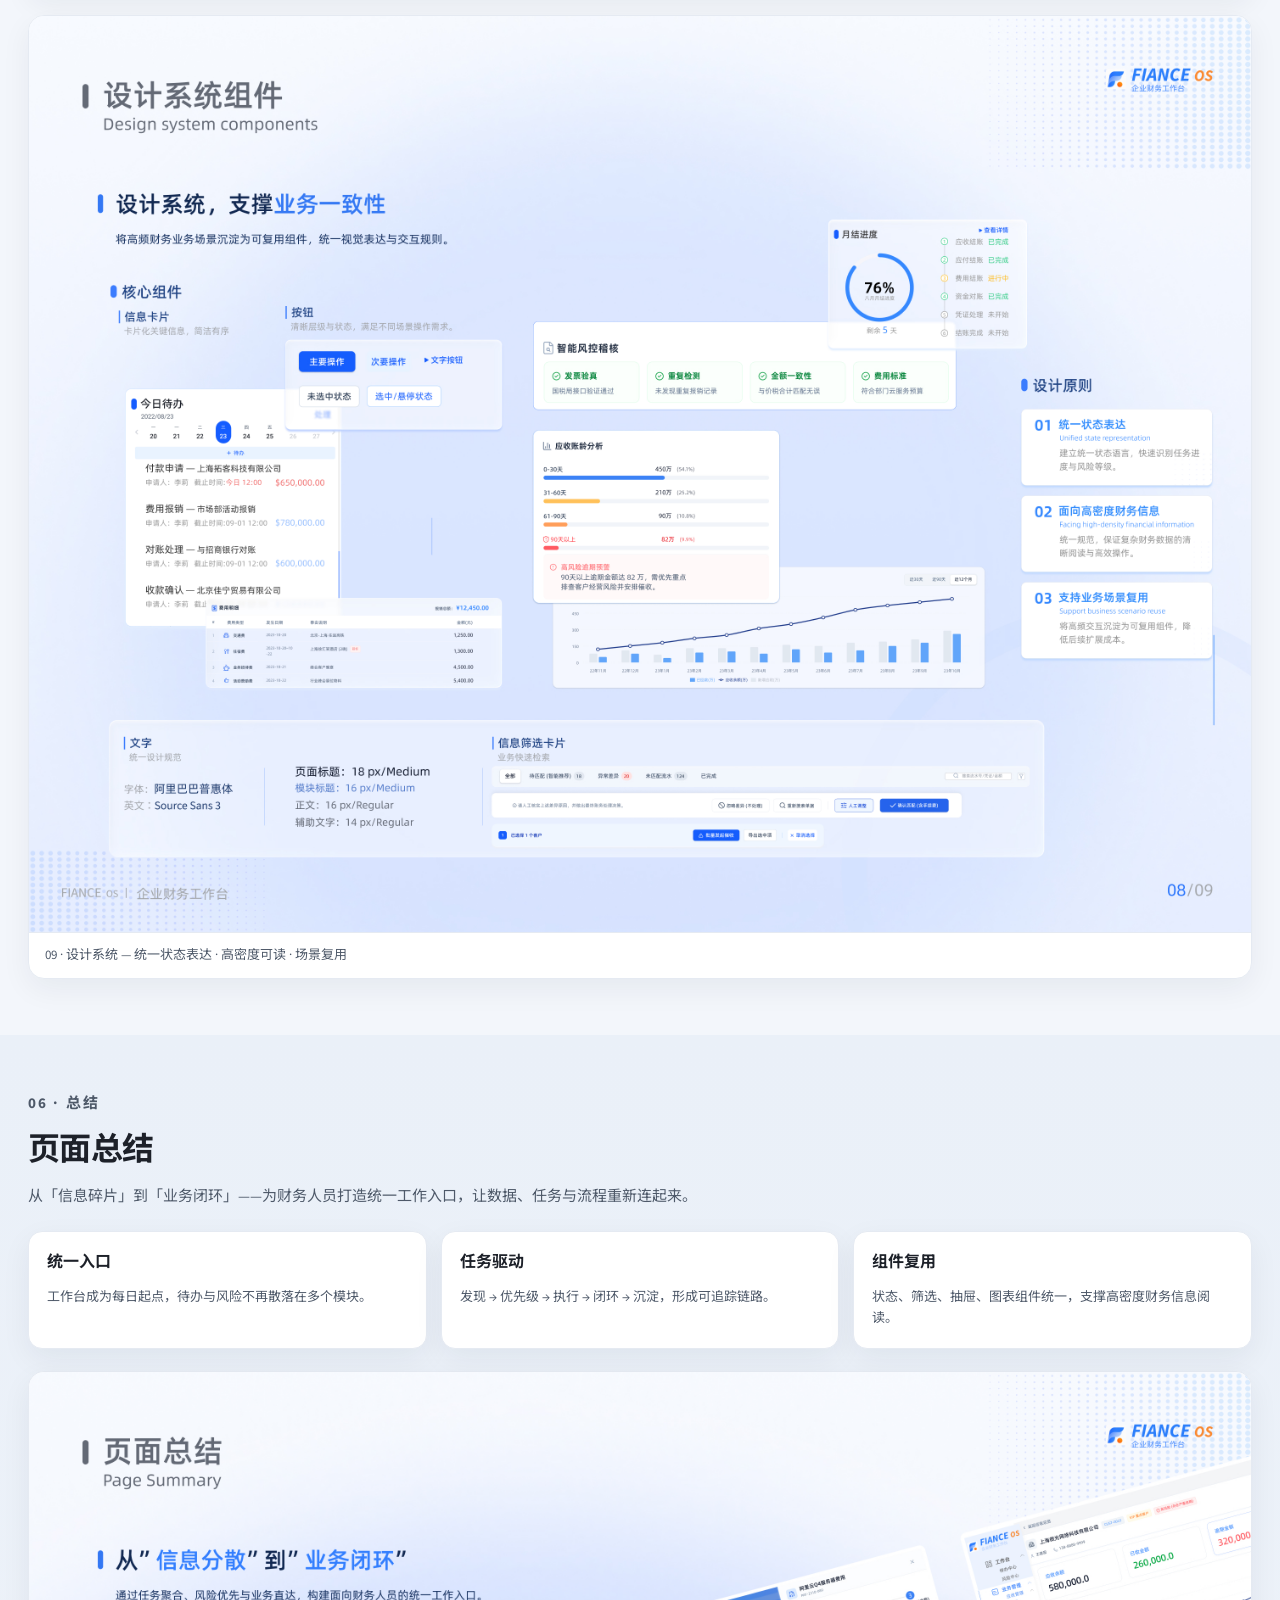
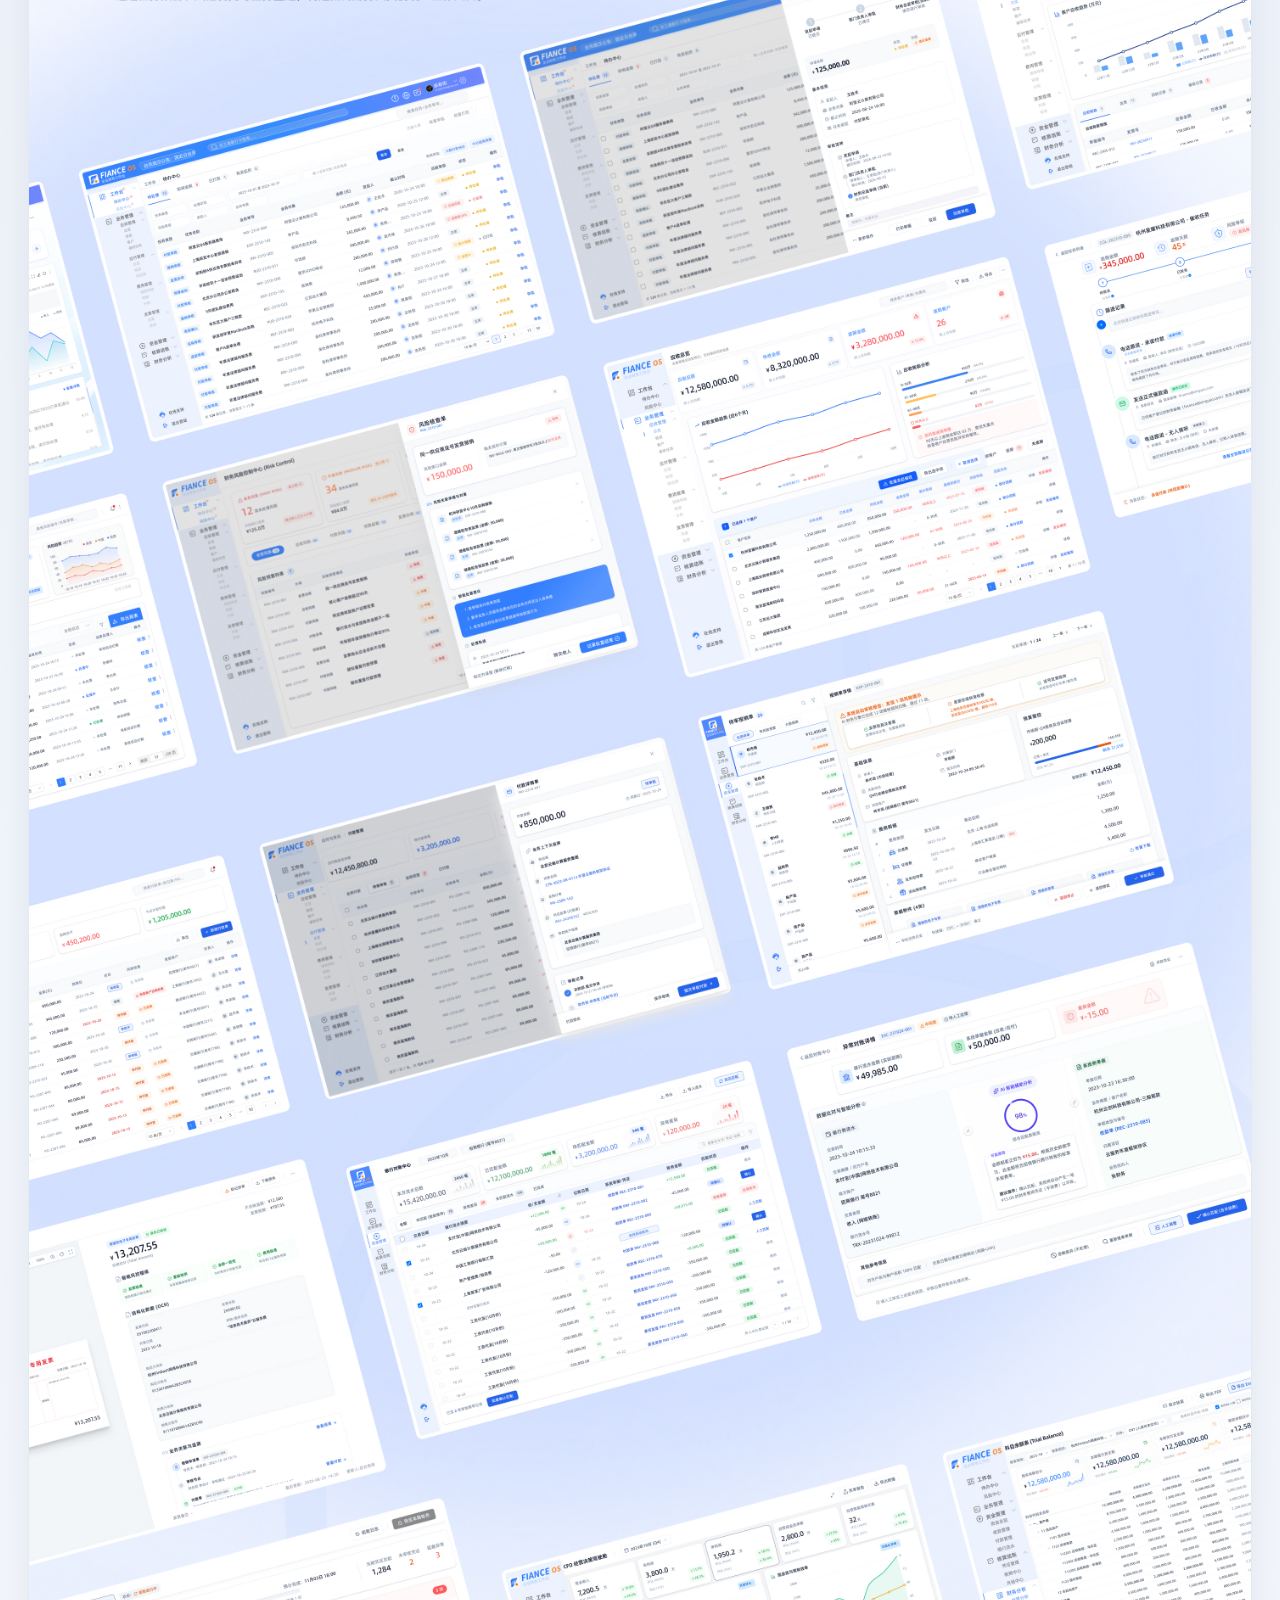
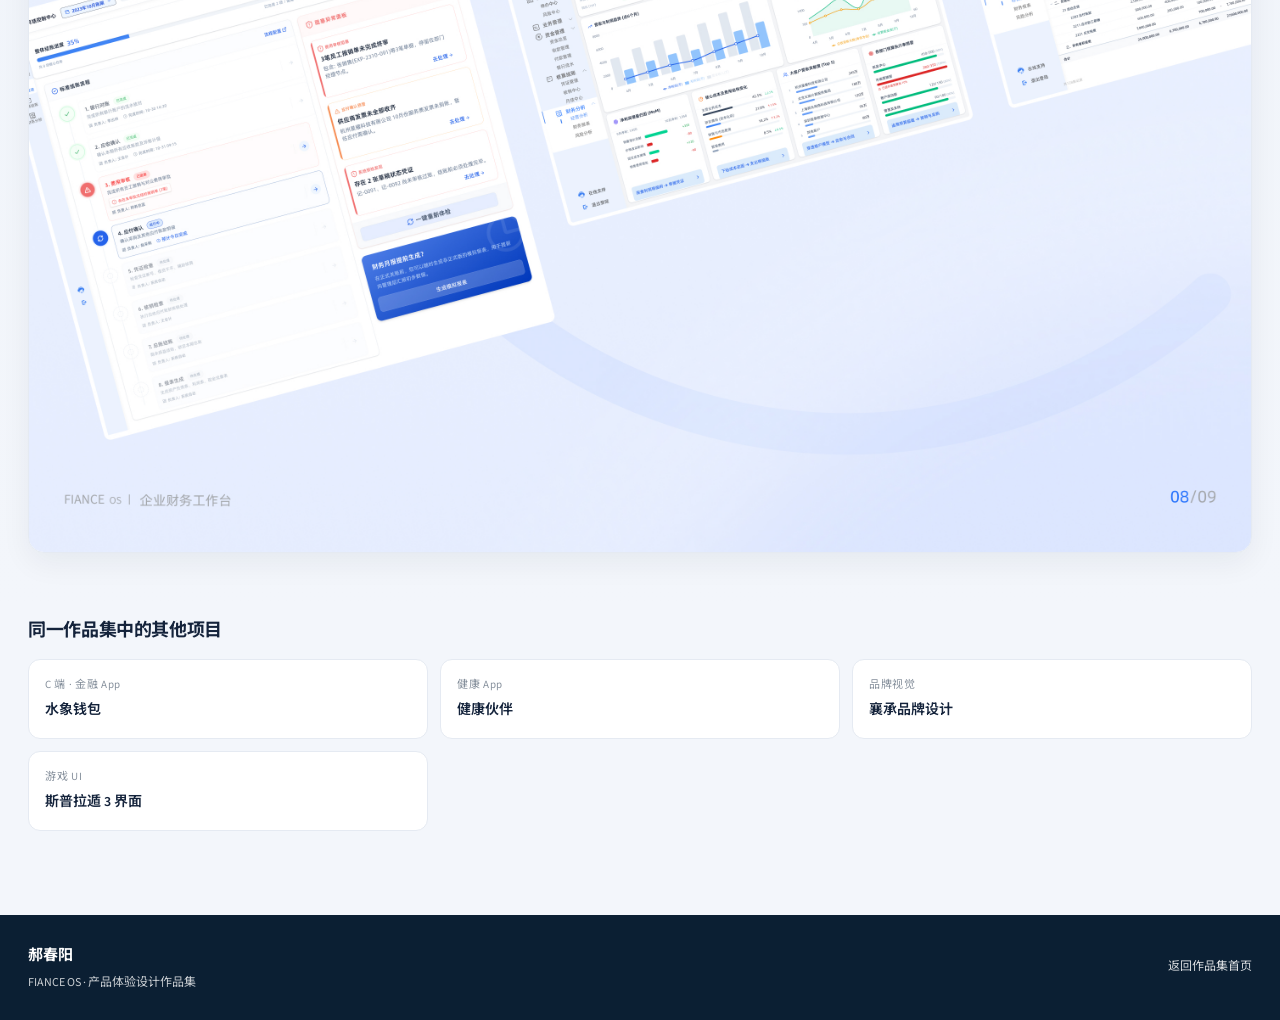
==== commit ca091748: "Add Health Partner interactive prototype with popups and calibrated hotspots. Co-authored-by: Cursor" ====
--- a/fiance-os.html
+++ b/fiance-os.html
@@ -1,4 +1,4 @@
-<!DOCTYPE html>
+﻿<!DOCTYPE html>
 <html lang="zh-CN">
 <head>
   <meta charset="UTF-8" />
@@ -14,6 +14,7 @@
   <div class="pf-top"><div class="pf-jump" aria-label="作品直达">
     <a class="on" href="fiance-os.html">FIANCE OS</a><span class="dot" aria-hidden="true"></span>
     <a href="finance-app.html">水象钱包</a><span class="dot" aria-hidden="true"></span>
+    <a href="health-app.html">健康伙伴</a><span class="dot" aria-hidden="true"></span>
     <a href="xiangcheng.html">襄承品牌</a><span class="dot" aria-hidden="true"></span>
     <a href="splatoon3.html">斯普拉遁 3</a>
   </div>
@@ -364,6 +365,7 @@
     <h3>同一作品集中的其他项目</h3>
     <div class="related-grid">
       <a href="finance-app.html"><s>C 端 · 金融 App</s><b>水象钱包</b></a>
+      <a href="health-app.html"><s>健康 App</s><b>健康伙伴</b></a>
       <a href="xiangcheng.html"><s>品牌视觉</s><b>襄承品牌设计</b></a>
       <a href="splatoon3.html"><s>游戏 UI</s><b>斯普拉遁 3 界面</b></a>
     </div>
--- a/assets/portfolio.css
+++ b/assets/portfolio.css
@@ -225,7 +225,12 @@
 
 .work-item.compact { min-height: 248px; }
 .work-stack {
-  display: grid; gap: 16px;
+  display: grid;
+  grid-template-columns: 1fr 1fr;
+  gap: 16px;
+}
+@media (max-width: 720px) {
+  .work-stack { grid-template-columns: 1fr; }
 }
 
 /* Accent tints per work (subtle) */
@@ -233,6 +238,7 @@
 .work-item[data-tone="brand"] .tag { background: rgba(180,120,60,0.4); }
 .work-item[data-tone="game"] .tag { background: rgba(20,160,140,0.4); }
 .work-item[data-tone="b"] .tag { background: rgba(240,122,40,0.35); }
+.work-item[data-tone="health"] .tag { background: rgba(123,184,0,0.45); }
 
 /* ——— About strip ——— */
 .about-strip {
@@ -294,10 +300,14 @@
   max-width: 980px; margin: 0 auto;
   padding: 8px 28px 56px;
 }
-.case-gallery figure,
-#poster {
+.case-gallery figure {
+  background: #fff; border: 1px solid var(--border);
+  border-radius: 16px; overflow: hidden; box-shadow: var(--shadow);
+  opacity: 0; transform: translateY(18px);
+  transition: opacity .55s var(--ease), transform .55s var(--ease);
   scroll-margin-top: 96px;
 }
+#poster { scroll-margin-top: 96px; }
 .case-gallery figure.in {
   opacity: 1; transform: translateY(0);
 }
@@ -373,19 +383,34 @@
   --orange: #f07a28;
   --navy: #14233b;
 }
+body.tone-health {
+  --blue: #9fd400;
+  --blue-deep: #5a8a00;
+  --blue-soft: #f4ffe0;
+  --orange: #ff8a3d;
+  --navy: #1f2a12;
+  --bg: #f7fbef;
+  --bg-alt: #eef8dc;
+  --border: #d7e8b8;
+}
 
 body.tone-finance .pf-jump { background: #3b2418; }
 body.tone-brand .pf-jump { background: #3a1514; }
 body.tone-game .pf-jump { background: #1c1230; }
+body.tone-health .pf-jump { background: #1f2a12; }
 body.tone-finance .pf-cta { background: var(--blue); }
 body.tone-brand .pf-cta { background: var(--blue-deep); }
 body.tone-game .pf-cta { background: var(--blue); color: #fff; }
+body.tone-health .pf-cta { background: #7bb800; color: #fff; }
 body.tone-finance .pf-cta:hover { background: #ff8533; box-shadow: 0 6px 16px rgba(255,112,52,0.28); }
 body.tone-brand .pf-cta:hover { background: #8b1e22; box-shadow: 0 6px 16px rgba(102,17,20,0.22); }
 body.tone-game .pf-cta:hover { background: #4a1d72; box-shadow: 0 0 0 2px var(--orange); }
+body.tone-health .pf-cta:hover { background: #6aa000; box-shadow: 0 6px 16px rgba(159,212,0,0.35); }
 body.tone-finance .btn.primary:hover { background: #ff8533; box-shadow: 0 8px 18px rgba(255,112,52,0.25); }
 body.tone-brand .btn.primary:hover { background: #8b1e22; box-shadow: 0 8px 18px rgba(102,17,20,0.2); }
 body.tone-game .btn.primary:hover { background: #4a1d72; box-shadow: 0 0 0 2px var(--orange); }
+body.tone-health .btn.primary { background: #7bb800; }
+body.tone-health .btn.primary:hover { background: #6aa000; box-shadow: 0 8px 18px rgba(159,212,0,0.28); }
 body.tone-b .pf-cta:hover { background: #1f6feb; }
 body.tone-b .btn.primary:hover { background: #1558c7; }
 
@@ -399,6 +424,13 @@
   margin: 0 auto;
   padding: 8px 28px 48px;
 }
+.proto-rail {
+  position: sticky;
+  top: 88px;
+  max-height: calc(100vh - 110px);
+  overflow: auto;
+  padding-right: 4px;
+}
 .proto-rail h3 {
   font-size: 15px; color: var(--navy); margin-bottom: 6px;
 }
@@ -467,14 +499,107 @@
   background: color-mix(in srgb, var(--blue) 24%, transparent);
 }
 
-/* Hotspots tuned to Figma exports — keep clear of bottom tab labels (~0–11%) */
-.hs-back { left: 1.5%; top: 5.2%; width: 11%; height: 4.2%; }
-.hs-quota-cta { left: 15%; right: 15%; top: 28.5%; height: 4.2%; border-radius: 999px; }
-.hs-quota-banner { left: 5%; right: 5%; top: 78%; height: 5.5%; }
-.hs-activate-cta { left: 7%; right: 7%; top: 72%; height: 5.2%; }
-.hs-confirm-cta { left: 7%; right: 7%; bottom: 3.5%; height: 6%; }
-.hs-bind-cta { left: 7%; right: 7%; bottom: 11%; height: 6%; }
-.hs-success-bill { left: 6%; width: 42%; bottom: 13.5%; height: 5.2%; }
+/* Hotspots — percentages measured from Figma PNG pixel scans */
+.hs-back { left: 0; top: 4.6%; width: 12%; height: 4.8%; }
+/* 额度中心 · 立即借款（白底胶囊，卡内底部） */
+.hs-quota-cta {
+  left: 26%; right: 26%; top: 32.2%; height: 3.4%;
+  border-radius: 999px;
+}
+/* 额度中心 · 绑定银行卡福利条 */
+.hs-quota-banner { left: 4%; right: 4%; top: 86%; height: 5.2%; }
+/* 激活额度 · 下一步：人脸识别（避开底栏约 90%+） */
+.hs-activate-cta { left: 6.5%; right: 6.5%; top: 69.8%; height: 5.9%; border-radius: 14px; }
+/* 确认借款 · 确认借款并放款 */
+.hs-confirm-cta { left: 6.5%; right: 6.5%; top: 91.7%; height: 5.2%; border-radius: 14px; }
+/* 确认借款 · 收款账户（可改绑卡） */
+.hs-confirm-account { left: 4.5%; right: 4.5%; top: 74.8%; height: 6.4%; border-radius: 12px; }
+/* 绑定银行卡 · 同意协议并绑定 */
+.hs-bind-cta { left: 6.5%; right: 6.5%; top: 80%; height: 5.4%; border-radius: 14px; }
+/* 放款成功 · 查看账单 / 立即还款 */
+.hs-success-bill { left: 5%; width: 43%; top: 78.7%; height: 5.5%; border-radius: 14px; }
+.hs-success-repay { left: 51%; right: 4.5%; top: 78.7%; height: 5.5%; border-radius: 14px; }
+
+/* ——— 健康伙伴 hotspots（585×1266 像素扫描校准） ——— */
+.hs-hp-skip { right: 2%; top: 5%; width: 16%; height: 4.2%; }
+.hs-hp-onboard-cta { left: 6.2%; right: 5.1%; top: 88.3%; height: 5.3%; border-radius: 999px; }
+.hs-hp-onboard-privacy { left: 22%; right: 22%; top: 94.2%; height: 3.2%; }
+
+.hs-hp-method-device { left: 5.1%; right: 5.1%; top: 14%; height: 31%; border-radius: 22px; }
+.hs-hp-method-manual { left: 4.1%; right: 4.1%; top: 48.3%; height: 25.8%; border-radius: 22px; }
+.hs-hp-method-cta { left: 6.5%; right: 5.1%; top: 87.2%; height: 5.5%; border-radius: 999px; }
+
+.hs-hp-auth-cta { left: 6.5%; right: 5.1%; top: 77.7%; height: 5.5%; border-radius: 999px; }
+.hs-hp-auth-skip { left: 6.5%; right: 5.1%; top: 84.2%; height: 5.2%; border-radius: 999px; }
+
+.hs-hp-home-progress { left: 68%; right: 4%; top: 38.5%; height: 3%; }
+.hs-hp-home-connect { left: 68%; right: 4%; top: 49.5%; height: 3.5%; }
+.hs-hp-home-sleep-card { left: 4%; width: 44%; top: 55%; height: 17%; border-radius: 18px; }
+.hs-hp-home-cta { left: 4.1%; right: 4.4%; top: 73.9%; height: 4.8%; border-radius: 999px; }
+.hs-hp-home-voice { left: 4.1%; right: 4.4%; top: 80%; height: 4.7%; border-radius: 999px; }
+
+.hs-hp-tab-today { left: 8%; width: 24%; top: 91%; height: 7%; }
+.hs-hp-tab-portrait { left: 38%; width: 24%; top: 91%; height: 7%; }
+.hs-hp-tab-mine { left: 68%; width: 24%; top: 91%; height: 7%; }
+
+.hs-hp-sleep-bedtime { left: 8%; right: 8%; top: 28%; height: 6.2%; border-radius: 14px; }
+.hs-hp-sleep-wake { left: 8%; right: 8%; top: 36%; height: 6.2%; border-radius: 14px; }
+.hs-hp-record-diet-row { left: 4.5%; right: 4.5%; top: 66%; height: 7%; border-radius: 16px; }
+.hs-hp-record-ex-row { left: 4.5%; right: 4.5%; top: 74.5%; height: 7%; border-radius: 16px; }
+.hs-hp-record-voice { left: 4.5%; right: 4.5%; top: 82.5%; height: 4.5%; border-radius: 999px; }
+.hs-hp-record-save { left: 5.5%; right: 4.1%; top: 89.1%; height: 4.7%; border-radius: 999px; }
+
+/* 弹窗：时间选择 / 记录完成 */
+.hs-hp-time-cancel { left: 5%; width: 16%; top: 56.5%; height: 3.8%; }
+.hs-hp-time-confirm { left: 14%; right: 11%; top: 81%; height: 6.2%; border-radius: 999px; }
+.hs-hp-popdone-view { left: 18%; right: 14%; top: 78.5%; height: 5.6%; border-radius: 999px; }
+.hs-hp-popdone-home { left: 30%; right: 30%; top: 86.5%; height: 3.6%; }
+
+.hs-hp-diet-sleep-row { left: 4.5%; right: 4.5%; top: 14.5%; height: 7.5%; border-radius: 16px; }
+.hs-hp-diet-ex-row { left: 4.5%; right: 4.5%; top: 78%; height: 6.5%; border-radius: 16px; }
+.hs-hp-diet-voice { left: 4.8%; right: 5%; top: 85.8%; height: 3.9%; border-radius: 999px; }
+.hs-hp-diet-save { left: 6.5%; right: 3.1%; top: 92.1%; height: 4.8%; border-radius: 999px; }
+
+.hs-hp-ex-sleep-row { left: 4.5%; right: 4.5%; top: 14.5%; height: 7%; border-radius: 16px; }
+.hs-hp-ex-diet-row { left: 4.5%; right: 4.5%; top: 22.5%; height: 7%; border-radius: 16px; }
+.hs-hp-ex-voice { left: 5.3%; right: 5%; top: 85.5%; height: 3.8%; border-radius: 999px; }
+.hs-hp-ex-save { left: 5.5%; right: 4.4%; top: 91%; height: 4.8%; border-radius: 999px; }
+
+.hs-hp-done-progress { left: 55%; right: 4%; top: 36.5%; height: 3.4%; }
+.hs-hp-done-connect { left: 68%; right: 4%; top: 49.5%; height: 3.5%; }
+.hs-hp-done-sleep { left: 4%; right: 4%; top: 54.5%; height: 7%; border-radius: 16px; }
+.hs-hp-done-diet { left: 4%; right: 4%; top: 62.5%; height: 7.5%; border-radius: 16px; }
+.hs-hp-done-ex { left: 4%; right: 4%; top: 71%; height: 8%; border-radius: 16px; }
+.hs-hp-done-modify { left: 5.1%; right: 4.1%; top: 82.3%; height: 4.7%; border-radius: 999px; }
+.hs-hp-done-voice { left: 18%; right: 18%; top: 87.5%; height: 3.2%; }
+
+.hs-hp-ready-portrait { left: 55%; right: 8%; top: 34%; height: 4.5%; border-radius: 999px; }
+.hs-hp-ready-connect { left: 68%; right: 4%; top: 49.5%; height: 3.5%; }
+.hs-hp-ready-sleep { left: 4%; right: 4%; top: 54.5%; height: 7%; border-radius: 16px; }
+.hs-hp-ready-diet { left: 4%; right: 4%; top: 62.5%; height: 7.5%; border-radius: 16px; }
+.hs-hp-ready-ex { left: 4%; right: 4%; top: 71%; height: 8%; border-radius: 16px; }
+.hs-hp-ready-modify { left: 5.1%; right: 4.1%; top: 82.3%; height: 4.7%; border-radius: 999px; }
+.hs-hp-ready-voice { left: 18%; right: 18%; top: 87.5%; height: 3.2%; }
+
+.hs-hp-gap-diet { left: 6.5%; right: 6%; top: 48.5%; height: 7%; border-radius: 16px; }
+.hs-hp-gap-sleep { left: 6.5%; right: 6%; top: 56.5%; height: 8.5%; border-radius: 16px; }
+.hs-hp-gap-cta { left: 6.1%; right: 5.5%; top: 77.1%; height: 5.3%; border-radius: 999px; }
+.hs-hp-gap-view { left: 6.5%; right: 5.5%; top: 84%; height: 5%; border-radius: 999px; }
+
+.hs-hp-portrait-sleep-edit { left: 70%; right: 5%; top: 33%; height: 3.6%; }
+.hs-hp-portrait-ex-edit { left: 70%; right: 5%; top: 68%; height: 3.6%; }
+.hs-hp-portrait-remind { left: 35%; right: 26%; top: 82.6%; height: 4.2%; }
+
+.hs-hp-voice-finish { left: 5.1%; right: 5.1%; top: 86.6%; height: 5.3%; border-radius: 999px; }
+.hs-hp-voice-cancel { left: 20%; right: 20%; top: 93%; height: 3.4%; }
+
+.hs-hp-vconfirm-diet { left: 5%; right: 5%; top: 78.5%; height: 7%; border-radius: 16px; }
+.hs-hp-vconfirm-retry { left: 5%; width: 32%; top: 89.4%; height: 5.4%; border-radius: 999px; }
+.hs-hp-vconfirm-save { left: 39%; right: 5%; top: 89.4%; height: 5.4%; border-radius: 999px; }
+
+.hs-hp-remind-set { left: 7.2%; right: 3.4%; top: 77.6%; height: 5.4%; border-radius: 999px; }
+.hs-hp-remind-edit { left: 7.2%; right: 3.4%; top: 84.5%; height: 5%; border-radius: 999px; }
+.hs-hp-remind-later { left: 28%; right: 28%; top: 91%; height: 3%; }
 
 .proto-hint {
   font-size: 13px; color: var(--text-2); text-align: center;
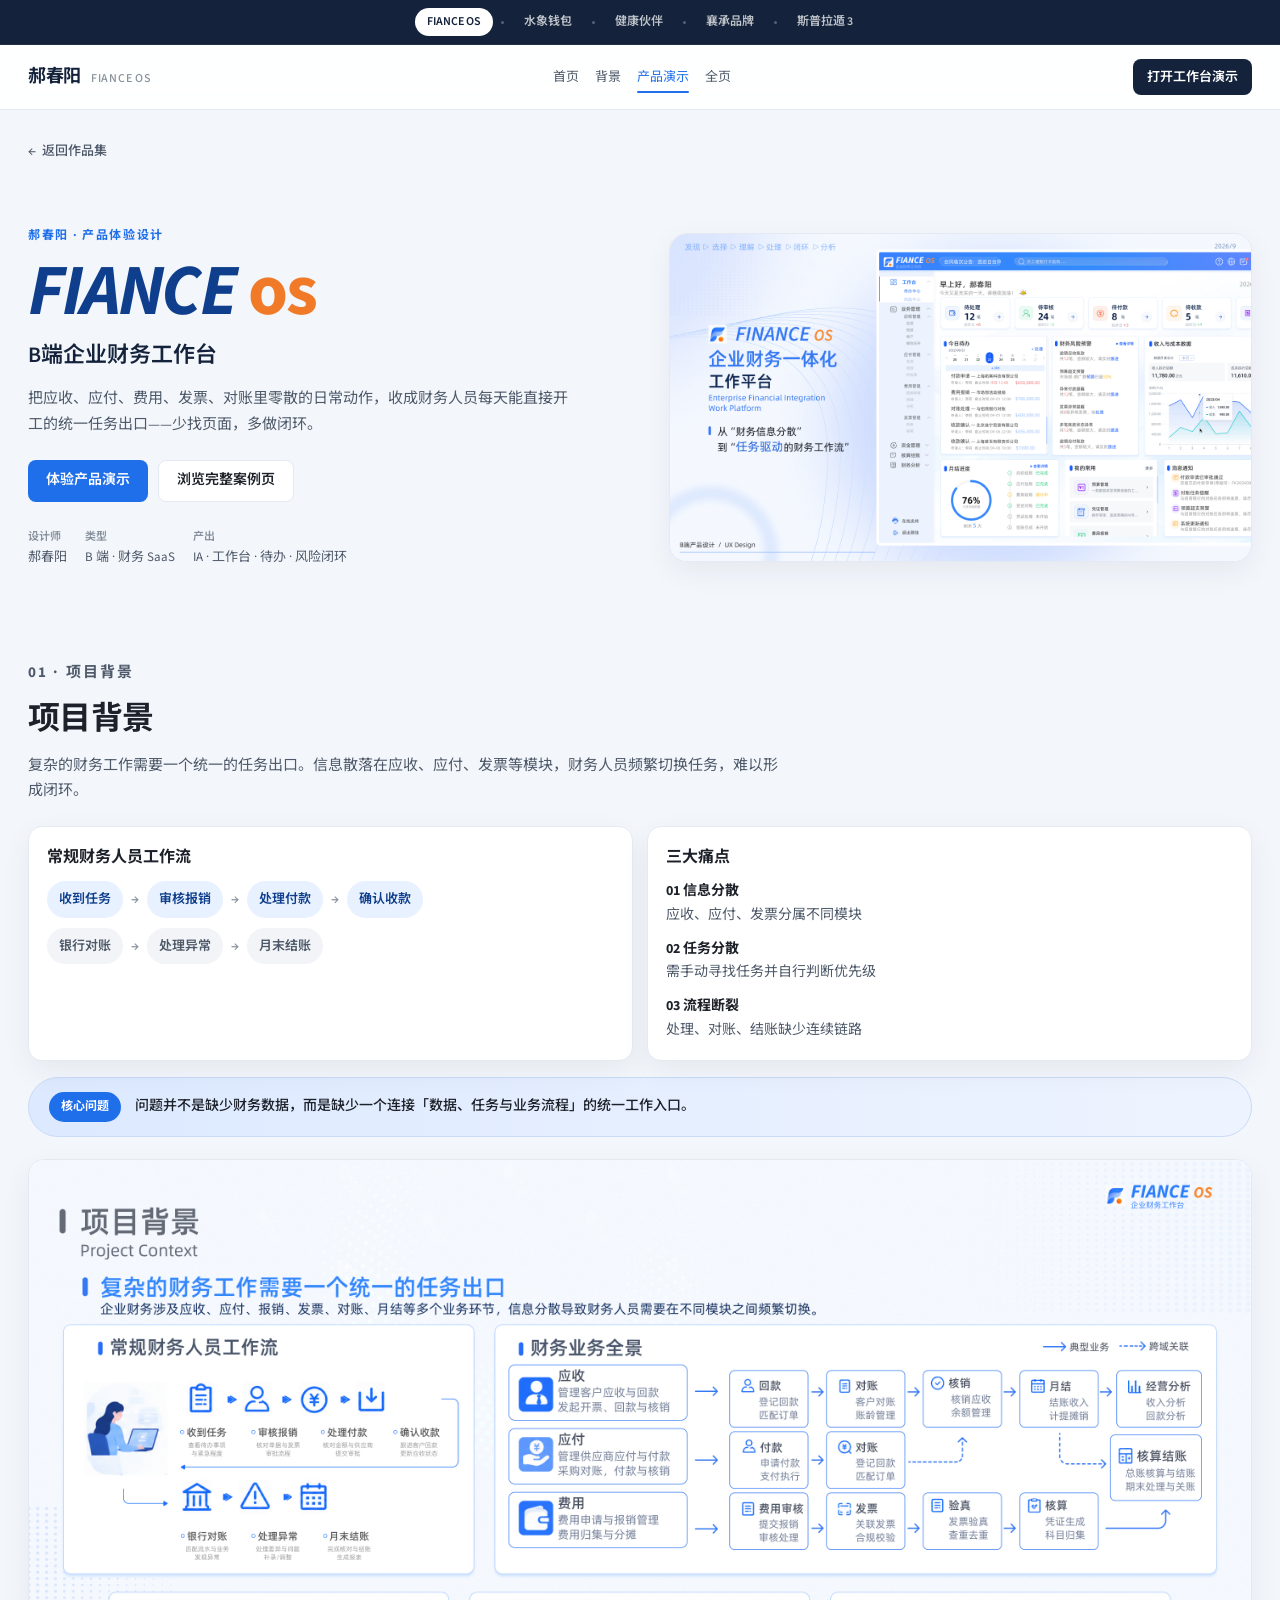
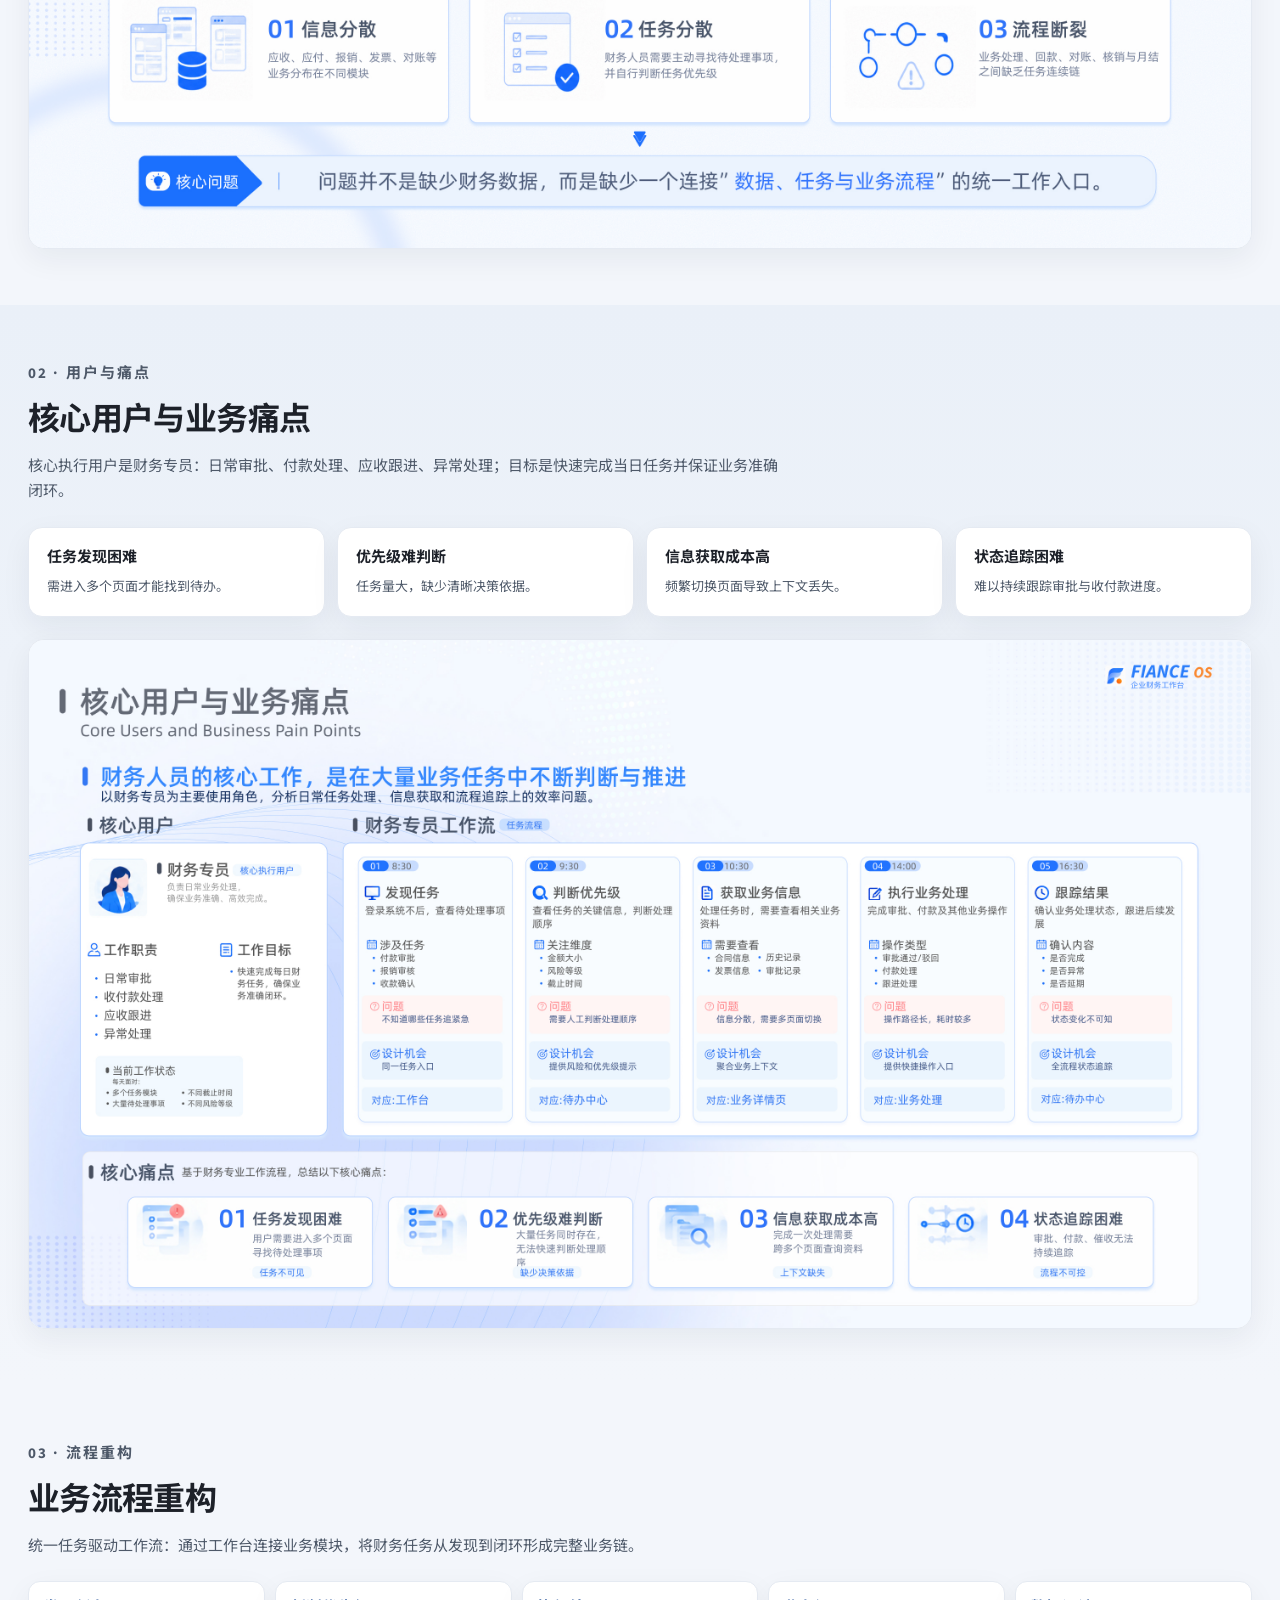
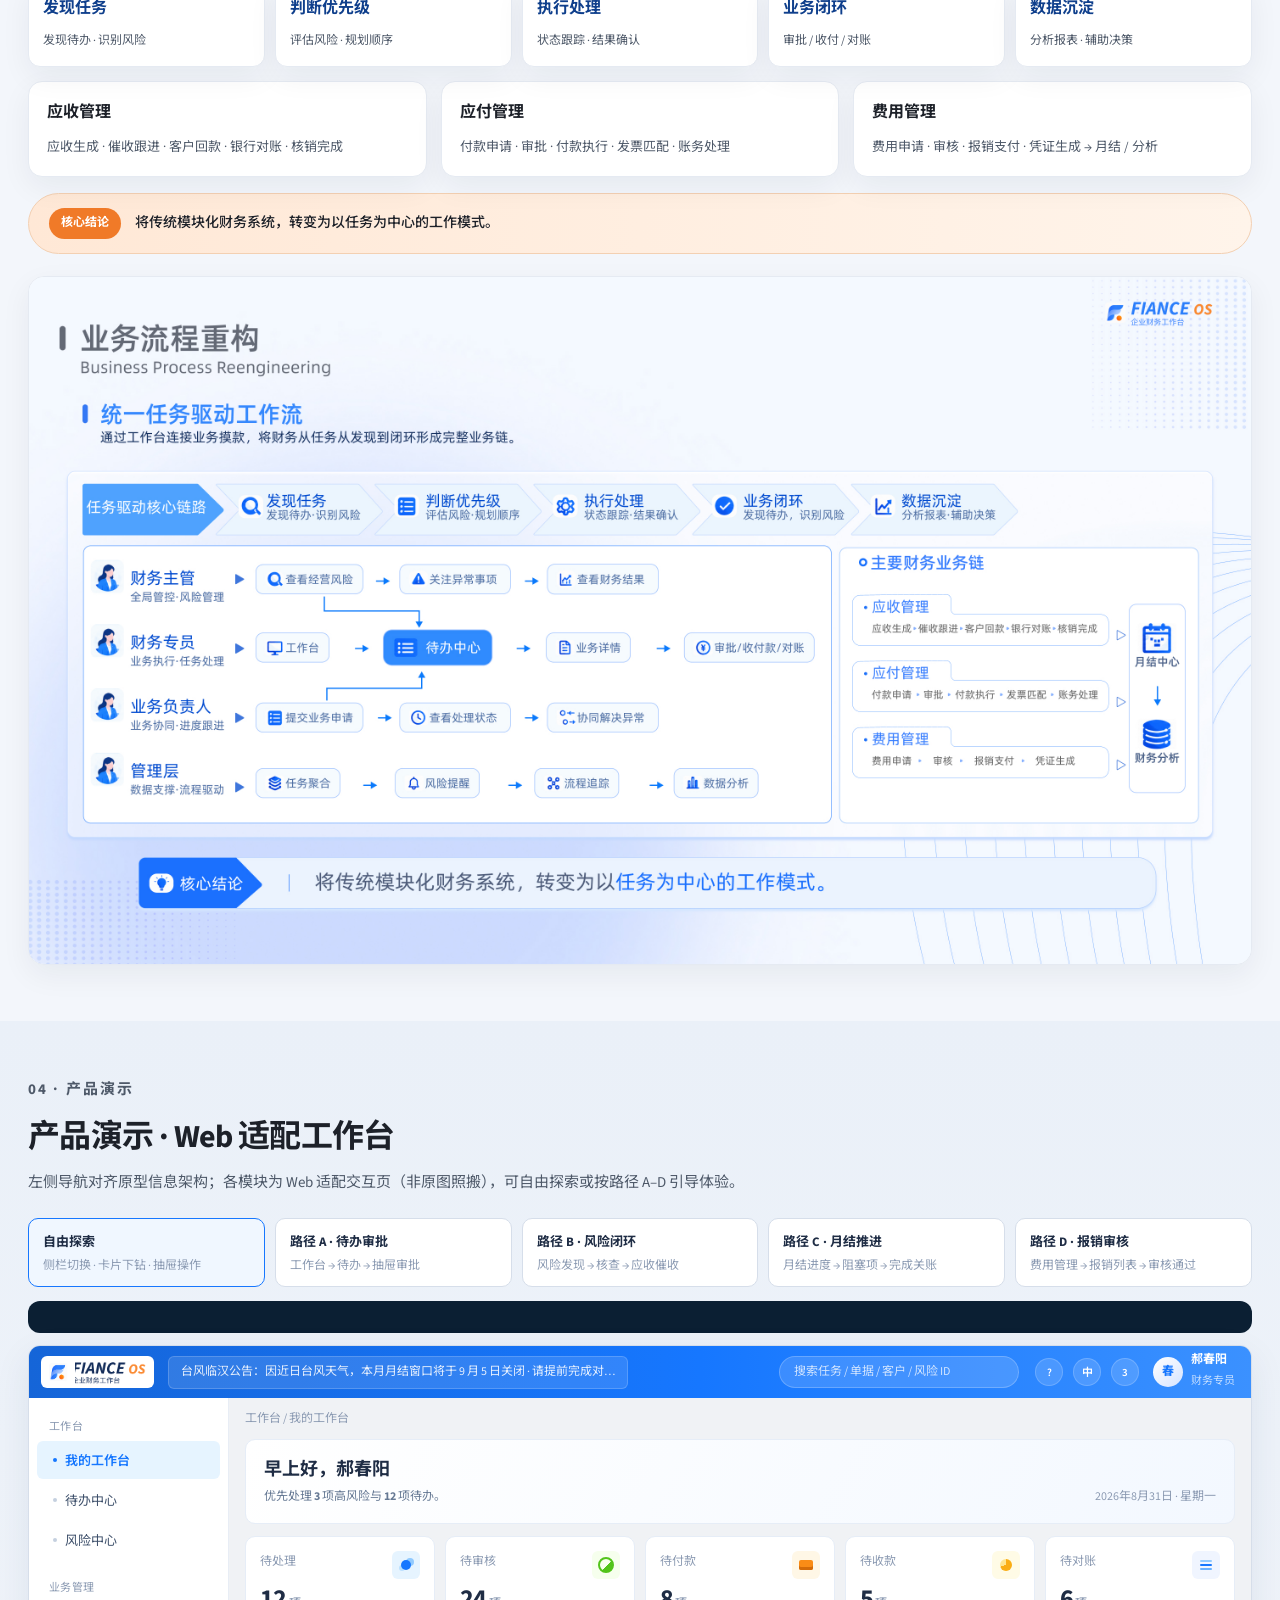
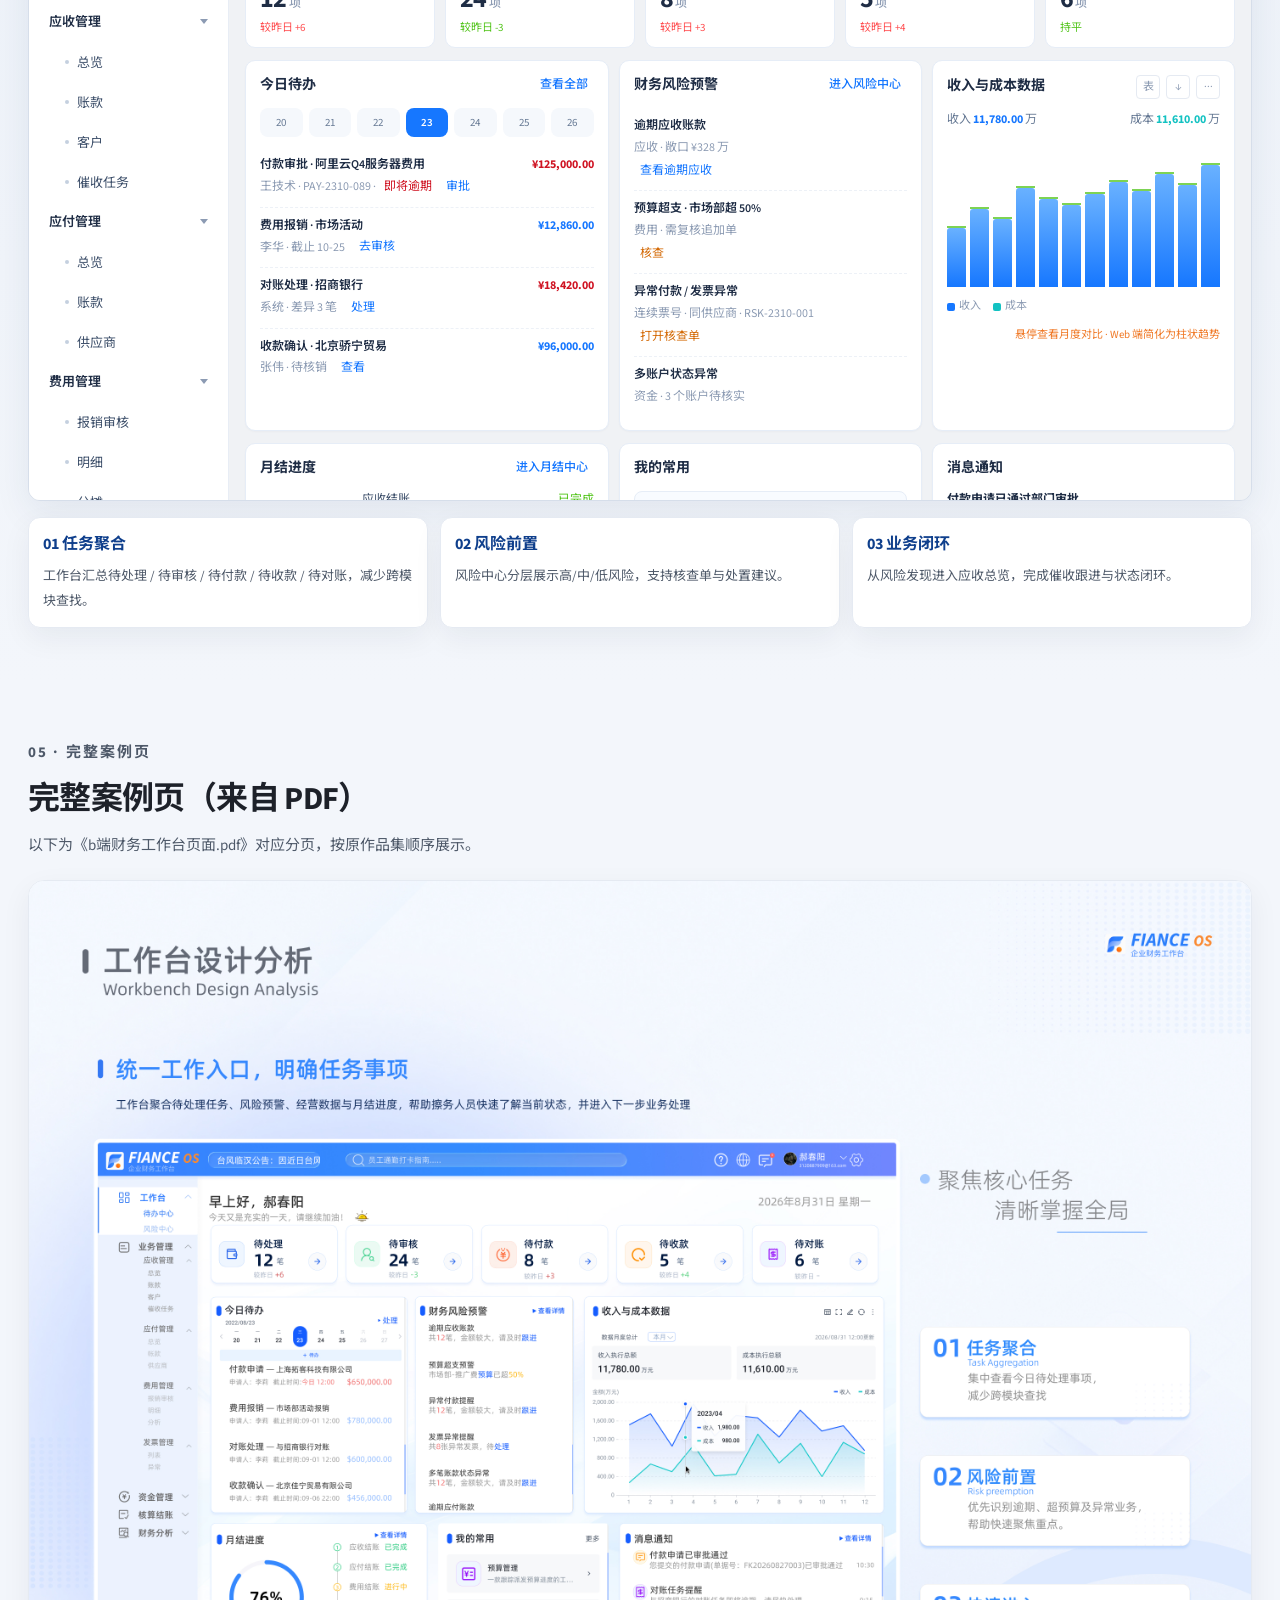
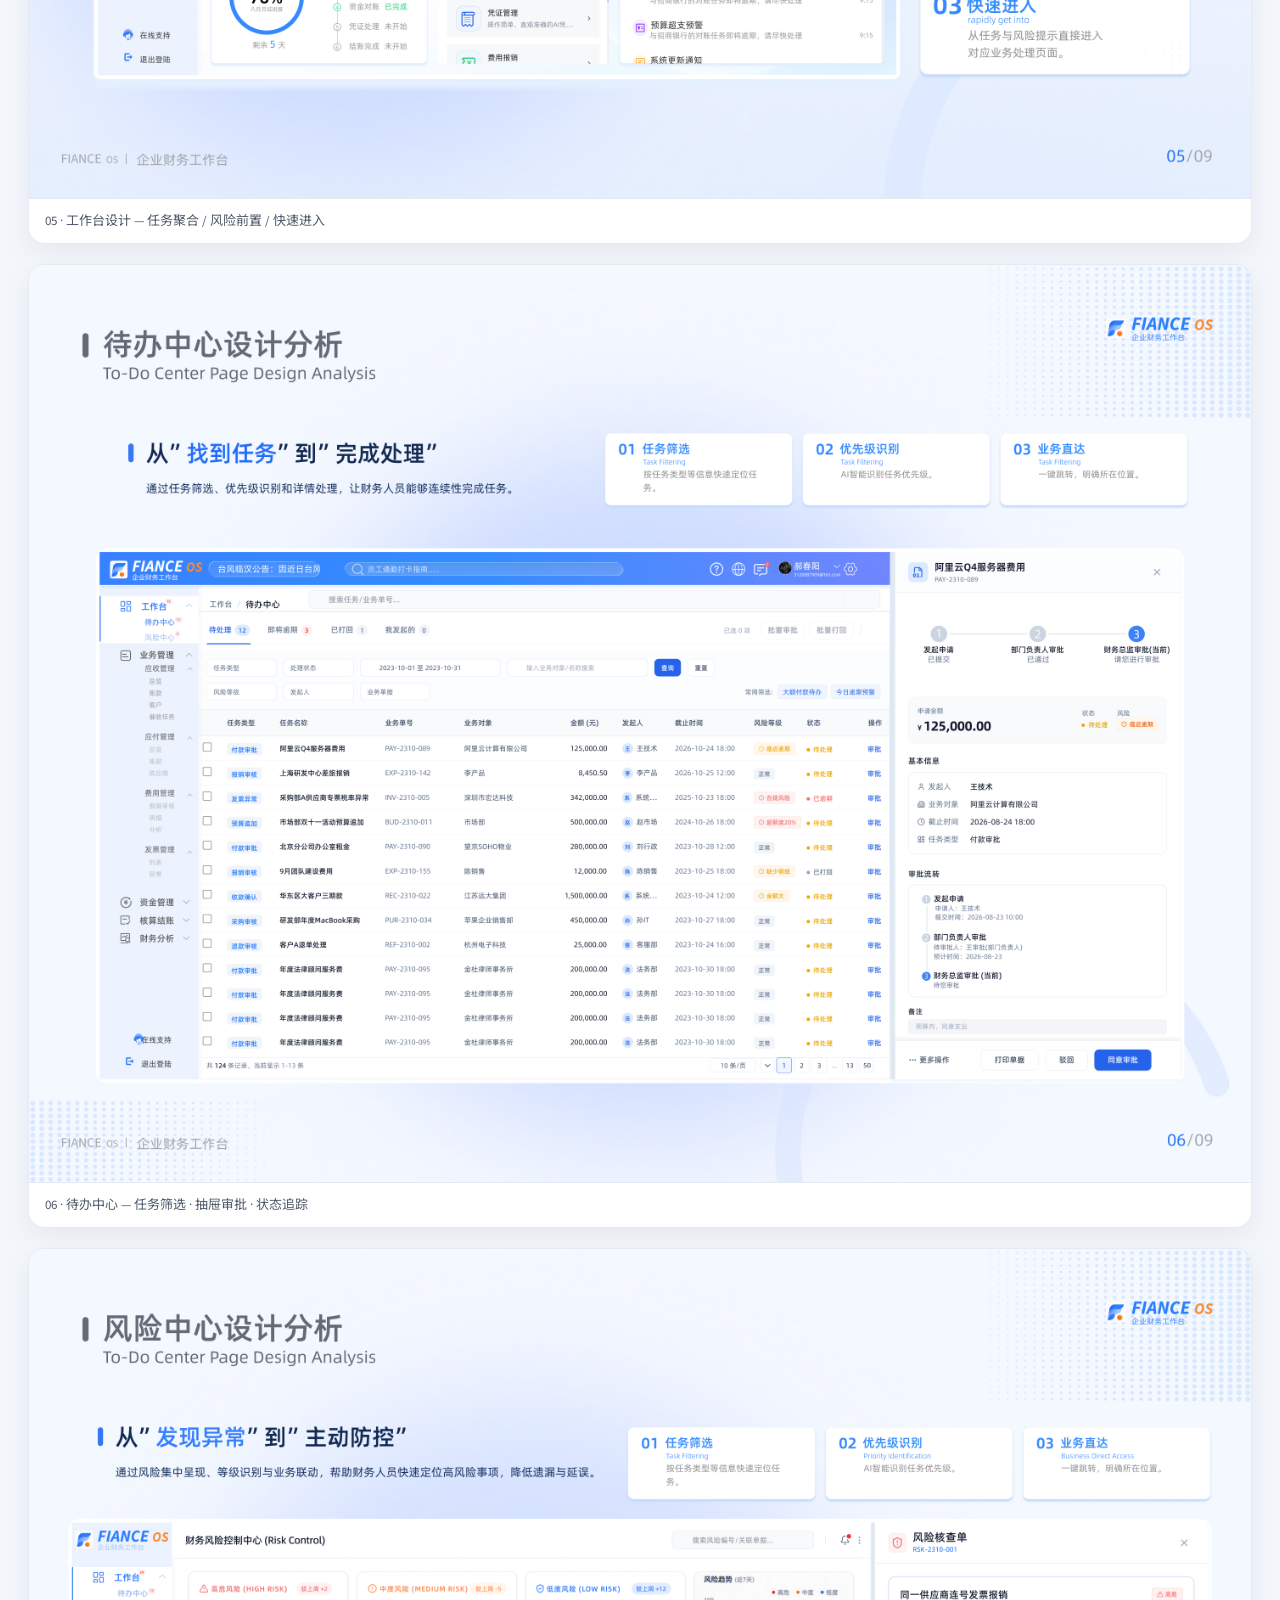
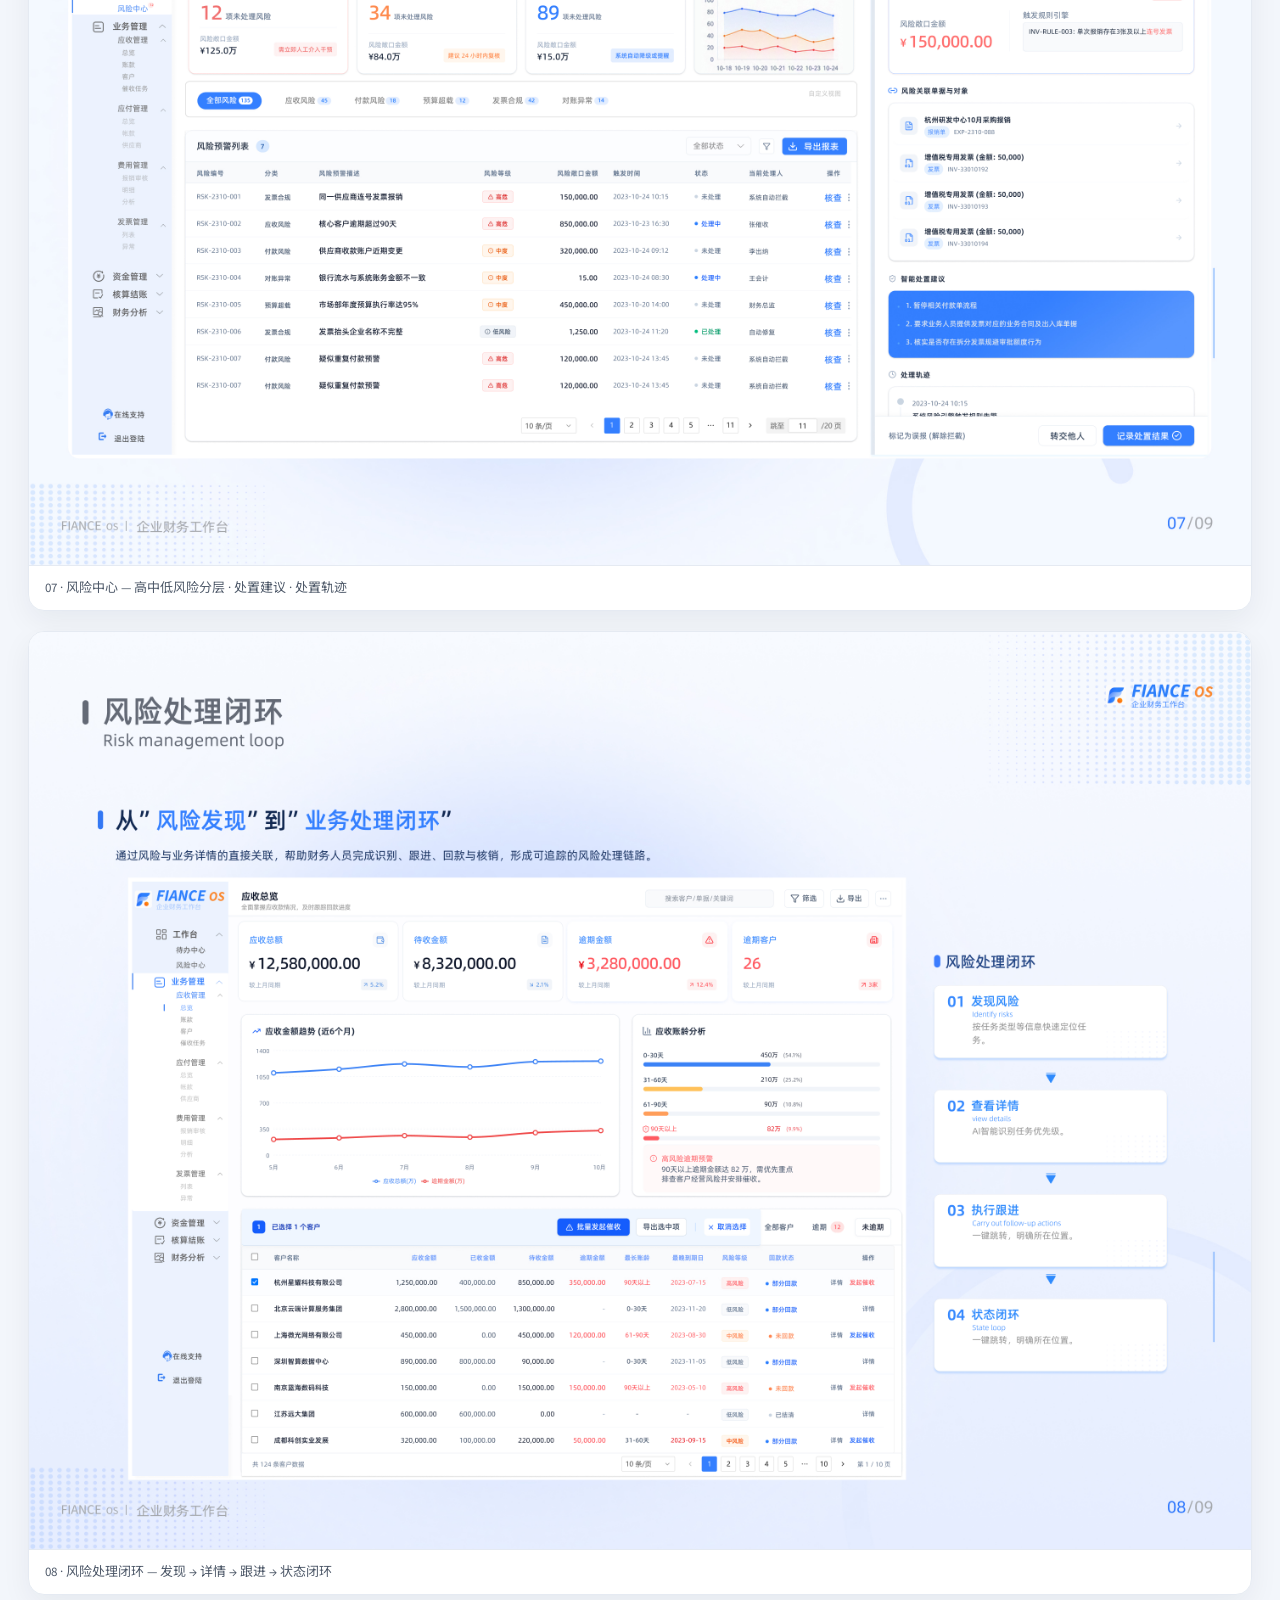
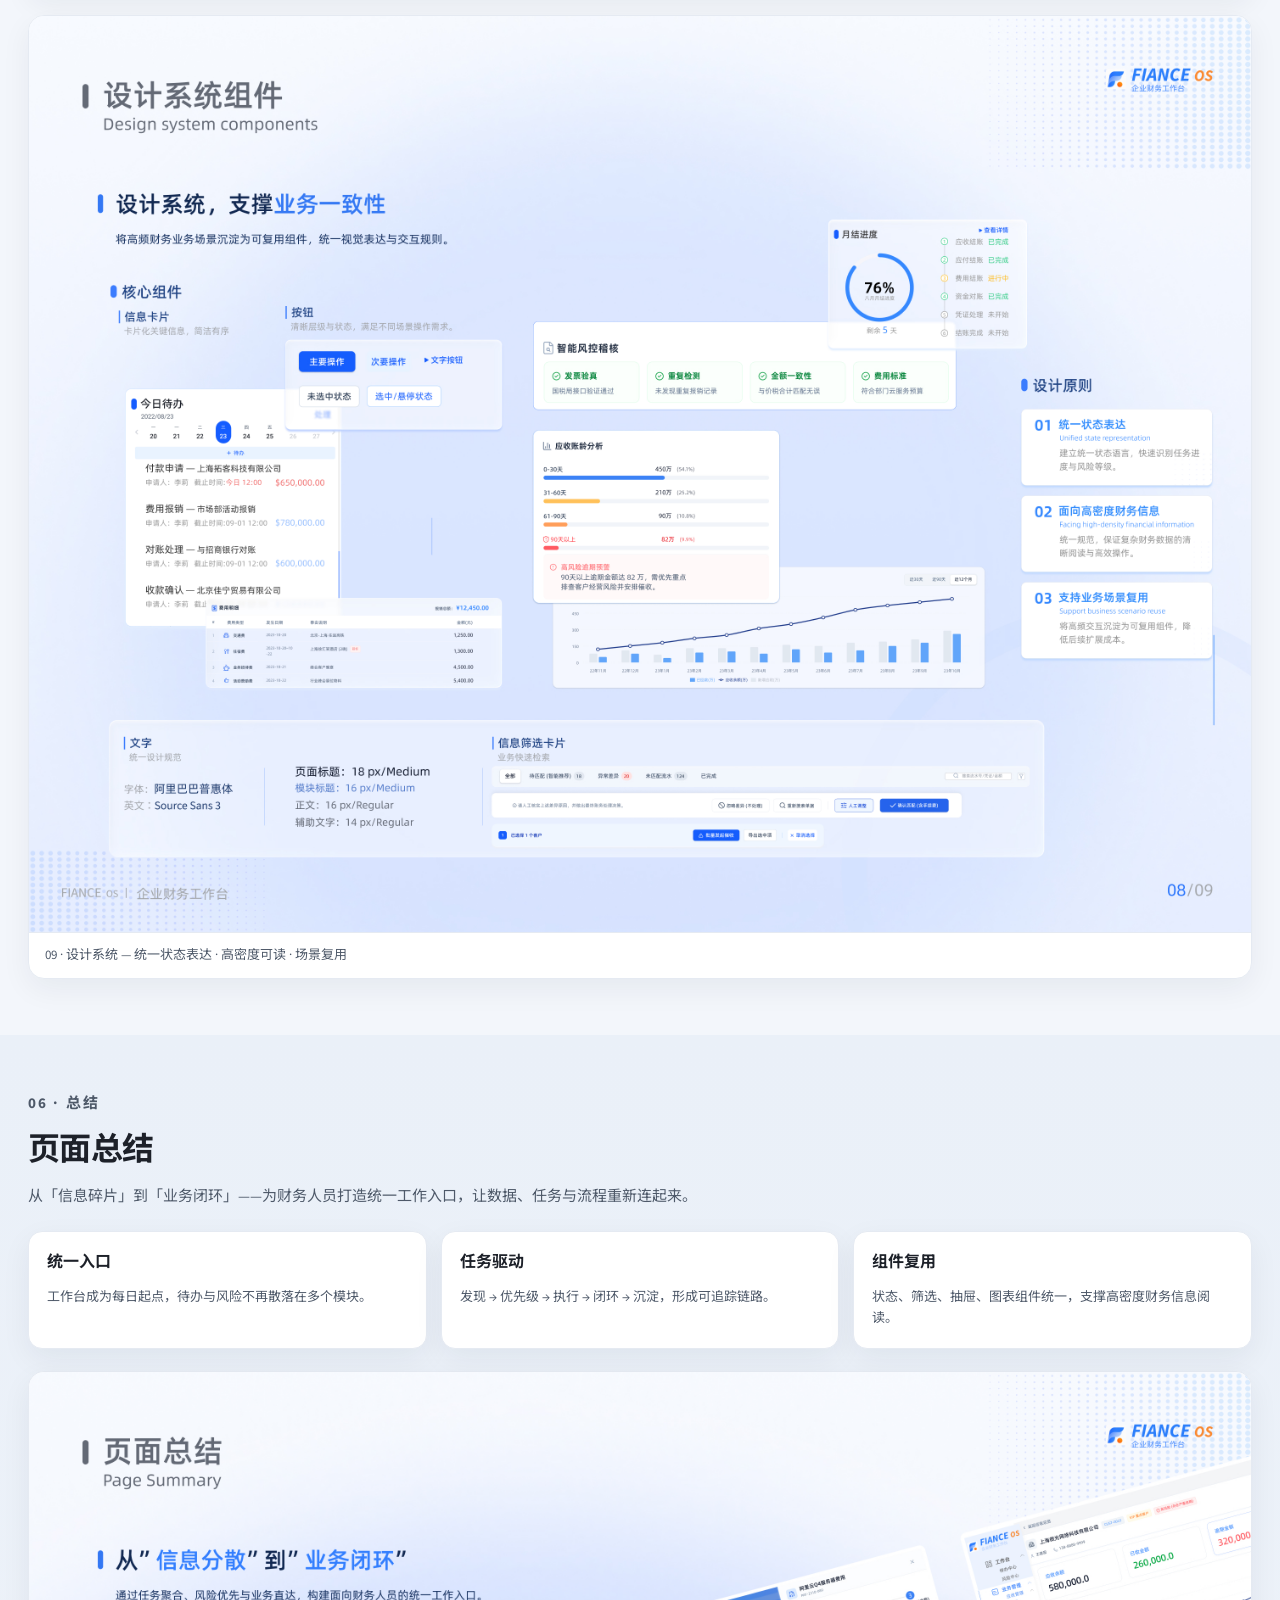
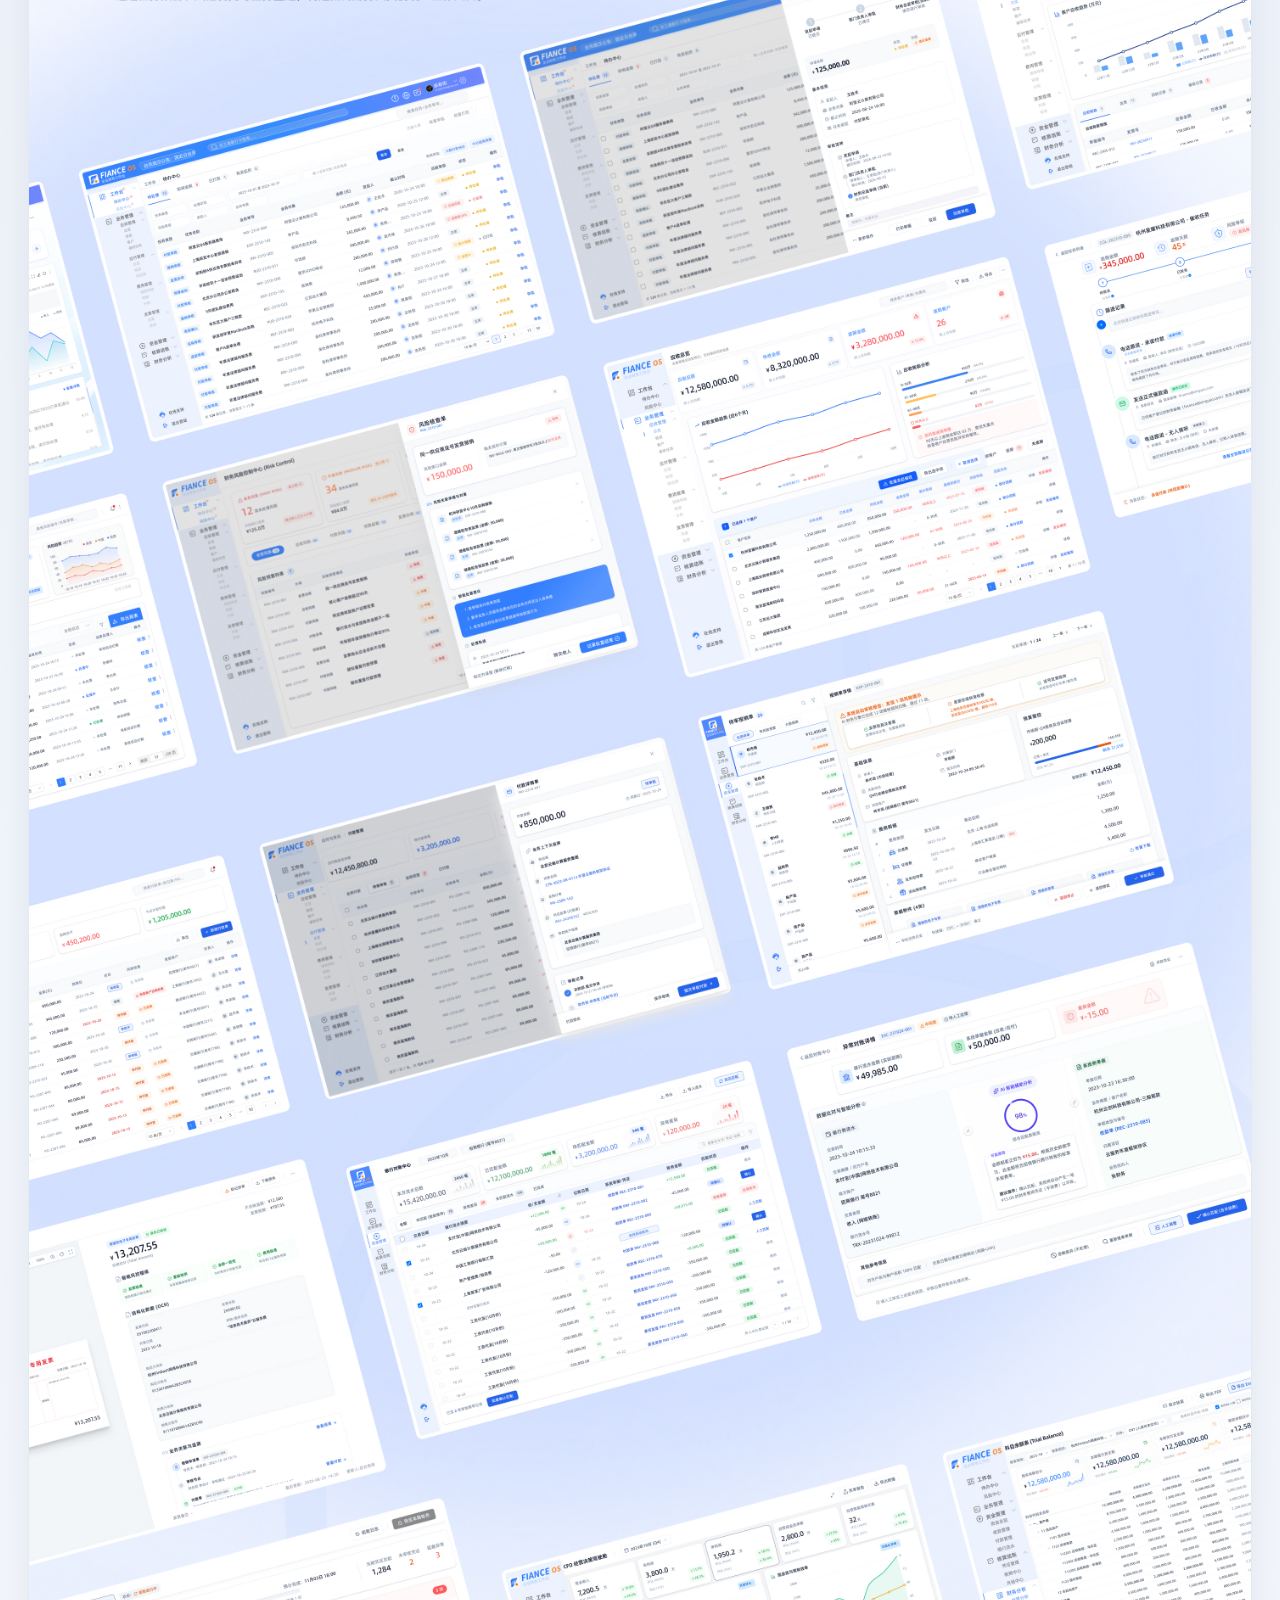
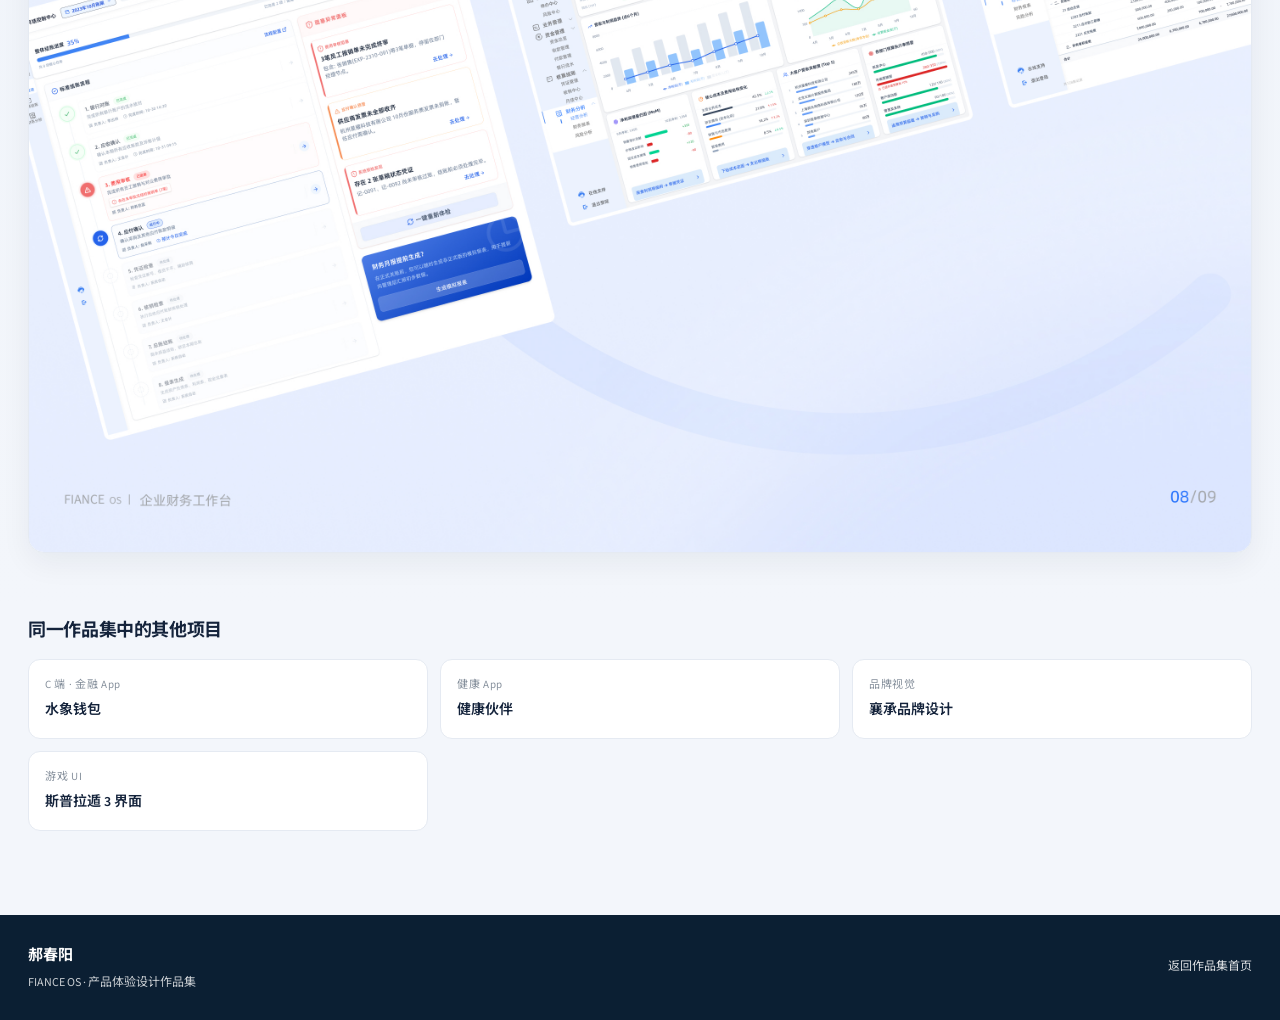
==== commit 7a95ce19: "Align case page heroes with each project's proposal cover. Co-authored-by: Cursor <cursoragent@curso" ====
--- a/fiance-os.html
+++ b/fiance-os.html
@@ -55,7 +55,7 @@
         </ul>
       </div>
       <figure class="hero-visual">
-        <img src="assets/case/p01-cover.jpg" alt="FIANCE OS B端企业财务工作台设计封面" />
+        <img src="assets/case/cover.jpg?v=20261104i" alt="FIANCE OS · 作品提案封面" />
       </figure>
     </section>
 
--- a/assets/portfolio.css
+++ b/assets/portfolio.css
@@ -293,7 +293,6 @@
   border: 1px solid var(--border); background: #fff;
   box-shadow: var(--shadow);
 }
-.case-cover img { width: 100%; height: auto; }
 
 .case-gallery {
   display: grid; gap: 20px;
@@ -465,22 +464,40 @@
   display: flex; flex-direction: column; align-items: center; gap: 14px;
 }
 .phone-shell {
-  width: min(100%, 340px);
+  width: min(100%, 420px);
   background: #1a1a1a;
-  border-radius: 36px;
-  padding: 10px;
+  border-radius: 42px;
+  padding: 11px;
   box-shadow: 0 24px 50px rgba(20, 35, 59, 0.18);
 }
 .phone-screen {
   position: relative;
-  border-radius: 28px;
+  border-radius: 32px;
   overflow: hidden;
   background: #f5f5f5;
-}
-.phone-screen img {
+  aspect-ratio: 390 / 844;
+  container-type: size;
+}
+.phone-screen > img {
+  width: 100%;
+  height: 100%;
+  object-fit: cover;
+  object-position: center top;
+  display: block;
+  image-rendering: -webkit-optimize-contrast;
+}
+/* 健康伙伴原型图均为 585×1266：画布比例与铺满一致，热区百分比不偏移 */
+.tone-health .phone-screen {
+  aspect-ratio: 585 / 1266;
+}
+.tone-health .phone-screen > img {
+  object-fit: fill;
+  object-position: center top;
+}
+.case-cover img {
   width: 100%;
   height: auto;
-  display: block;
+  image-rendering: -webkit-optimize-contrast;
 }
 .phone-hotspot {
   position: absolute; border: 0; padding: 0; margin: 0;
@@ -497,6 +514,24 @@
 }
 .phone-hotspot:active {
   background: color-mix(in srgb, var(--blue) 24%, transparent);
+}
+.phone-hotspot.is-on {
+  box-shadow: inset 0 0 0 2px #7a5cff;
+  background: color-mix(in srgb, #7a5cff 16%, transparent);
+}
+/* 健康伙伴：热区默认透明，不出现绿色/调试色块 */
+.tone-health .phone-hotspot,
+.tone-health .phone-hotspot:hover,
+.tone-health .phone-hotspot:focus-visible,
+.tone-health .phone-hotspot:active,
+.tone-health .phone-hotspot.is-on {
+  background: transparent !important;
+  box-shadow: none !important;
+  outline: none !important;
+}
+.tone-health .phone-hotspot::after {
+  content: none !important;
+  display: none !important;
 }
 
 /* Hotspots — percentages measured from Figma PNG pixel scans */
@@ -520,86 +555,305 @@
 .hs-success-bill { left: 5%; width: 43%; top: 78.7%; height: 5.5%; border-radius: 14px; }
 .hs-success-repay { left: 51%; right: 4.5%; top: 78.7%; height: 5.5%; border-radius: 14px; }
 
-/* ——— 健康伙伴 hotspots（585×1266 像素扫描校准） ——— */
+/* ——— 健康伙伴 hotspots（Figma「健康伙伴app原型」390×844 校准） ——— */
 .hs-hp-skip { right: 2%; top: 5%; width: 16%; height: 4.2%; }
-.hs-hp-onboard-cta { left: 6.2%; right: 5.1%; top: 88.3%; height: 5.3%; border-radius: 999px; }
+.hs-hp-onboard-card1 { left: 4%; right: 5.5%; top: 43.5%; height: 10%; border-radius: 16px; }
+.hs-hp-onboard-card2 { left: 4%; right: 5.5%; top: 55.5%; height: 10%; border-radius: 16px; }
+.hs-hp-onboard-card3 { left: 4%; right: 5.5%; top: 67.5%; height: 10%; border-radius: 16px; }
+.hs-hp-onboard-cta { left: 5.1%; right: 5.1%; top: 88.3%; height: 5.5%; border-radius: 999px; }
 .hs-hp-onboard-privacy { left: 22%; right: 22%; top: 94.2%; height: 3.2%; }
 
 .hs-hp-method-device { left: 5.1%; right: 5.1%; top: 14%; height: 31%; border-radius: 22px; }
 .hs-hp-method-manual { left: 4.1%; right: 4.1%; top: 48.3%; height: 25.8%; border-radius: 22px; }
-.hs-hp-method-cta { left: 6.5%; right: 5.1%; top: 87.2%; height: 5.5%; border-radius: 999px; }
-
-.hs-hp-auth-cta { left: 6.5%; right: 5.1%; top: 77.7%; height: 5.5%; border-radius: 999px; }
-.hs-hp-auth-skip { left: 6.5%; right: 5.1%; top: 84.2%; height: 5.2%; border-radius: 999px; }
-
-.hs-hp-home-progress { left: 68%; right: 4%; top: 38.5%; height: 3%; }
-.hs-hp-home-connect { left: 68%; right: 4%; top: 49.5%; height: 3.5%; }
-.hs-hp-home-sleep-card { left: 4%; width: 44%; top: 55%; height: 17%; border-radius: 18px; }
-.hs-hp-home-cta { left: 4.1%; right: 4.4%; top: 73.9%; height: 4.8%; border-radius: 999px; }
-.hs-hp-home-voice { left: 4.1%; right: 4.4%; top: 80%; height: 4.7%; border-radius: 999px; }
+.hs-hp-method-cta { left: 5.1%; right: 5.1%; top: 87.2%; height: 5.5%; border-radius: 999px; }
+
+.hs-hp-auth-cta { left: 5.1%; right: 5.1%; top: 77.7%; height: 5.5%; border-radius: 999px; }
+.hs-hp-auth-skip { left: 5.1%; right: 5.1%; top: 84.2%; height: 5.2%; border-radius: 999px; }
+
+/* 查看进度：绿卡右下「查看进度 >」像素校准 */
+.hs-hp-home-progress { left: 64%; right: 3%; top: 37.2%; height: 4%; }
+.hs-hp-home-connect { left: 68%; right: 4%; top: 49.2%; height: 3.6%; }
+.hs-hp-home-sleep-card { left: 4.5%; width: 29%; top: 55.5%; height: 17%; border-radius: 16px; }
+.hs-hp-home-diet-card { left: 35.5%; width: 29%; top: 55.5%; height: 17%; border-radius: 16px; }
+.hs-hp-home-ex-card { left: 66.5%; width: 29%; top: 55.5%; height: 17%; border-radius: 16px; }
+.hs-hp-home-cta { left: 4.4%; right: 4.1%; top: 80.2%; height: 4.9%; border-radius: 999px; }
+.hs-hp-home-voice { left: 8%; right: 8%; top: 86%; height: 3.6%; }
 
 .hs-hp-tab-today { left: 8%; width: 24%; top: 91%; height: 7%; }
 .hs-hp-tab-portrait { left: 38%; width: 24%; top: 91%; height: 7%; }
 .hs-hp-tab-mine { left: 68%; width: 24%; top: 91%; height: 7%; }
 
-.hs-hp-sleep-bedtime { left: 8%; right: 8%; top: 28%; height: 6.2%; border-radius: 14px; }
-.hs-hp-sleep-wake { left: 8%; right: 8%; top: 36%; height: 6.2%; border-radius: 14px; }
+.hs-hp-sleep-bedtime { left: 5%; right: 5%; top: 29.8%; height: 6.4%; border-radius: 14px; }
+.hs-hp-sleep-wake { left: 5%; right: 5%; top: 38.2%; height: 6.4%; border-radius: 14px; }
+.hs-hp-sleep-feel1 { left: 8%; width: 27%; top: 48.5%; height: 6%; border-radius: 999px; }
+.hs-hp-sleep-feel2 { left: 36.5%; width: 27%; top: 48.5%; height: 6%; border-radius: 999px; }
+.hs-hp-sleep-feel3 { left: 65%; width: 27%; top: 48.5%; height: 6%; border-radius: 999px; }
 .hs-hp-record-diet-row { left: 4.5%; right: 4.5%; top: 66%; height: 7%; border-radius: 16px; }
 .hs-hp-record-ex-row { left: 4.5%; right: 4.5%; top: 74.5%; height: 7%; border-radius: 16px; }
 .hs-hp-record-voice { left: 4.5%; right: 4.5%; top: 82.5%; height: 4.5%; border-radius: 999px; }
-.hs-hp-record-save { left: 5.5%; right: 4.1%; top: 89.1%; height: 4.7%; border-radius: 999px; }
-
-/* 弹窗：时间选择 / 记录完成 */
-.hs-hp-time-cancel { left: 5%; width: 16%; top: 56.5%; height: 3.8%; }
-.hs-hp-time-confirm { left: 14%; right: 11%; top: 81%; height: 6.2%; border-radius: 999px; }
-.hs-hp-popdone-view { left: 18%; right: 14%; top: 78.5%; height: 5.6%; border-radius: 999px; }
-.hs-hp-popdone-home { left: 30%; right: 30%; top: 86.5%; height: 3.6%; }
+.hs-hp-record-save { left: 4.4%; right: 4.1%; top: 89%; height: 4.9%; border-radius: 999px; }
+
+/* 弹窗：时间选择 / 记录完成 / 睡前提醒（手机全宽底栏 sheet） */
+.hs-hp-time-cancel { left: 2%; width: 16%; top: 57.8%; height: 4%; }
+.hs-hp-time-confirm { left: 5%; right: 5%; top: 90.8%; height: 5.6%; border-radius: 999px; }
+.hs-hp-popdone-view { left: 5%; right: 5%; top: 85.8%; height: 5.8%; border-radius: 999px; }
+.hs-hp-popdone-home { left: 28%; right: 28%; top: 93.2%; height: 3.4%; }
 
 .hs-hp-diet-sleep-row { left: 4.5%; right: 4.5%; top: 14.5%; height: 7.5%; border-radius: 16px; }
+/* 饮食选项：位置由 JS 按像素写入；选中态用热区内嵌 img，与热区同框，取消不错位 */
+.hs-hp-diet-meal1,
+.hs-hp-diet-meal2,
+.hs-hp-diet-meal3,
+.hs-hp-diet-ate,
+.hs-hp-diet-skip,
+.hs-hp-diet-cat1,
+.hs-hp-diet-cat2,
+.hs-hp-diet-cat3,
+.hs-hp-diet-cat4,
+.hs-hp-diet-cat5,
+.hs-hp-diet-cat6 {
+  z-index: 4;
+  border-radius: 0 !important;
+  overflow: hidden;
+  box-sizing: border-box;
+  padding: 0 !important;
+  background: transparent !important;
+  box-shadow: none !important;
+}
+.phone-hotspot > img.hp-diet-face {
+  position: absolute;
+  left: 0;
+  top: 0;
+  width: 100%;
+  height: 100%;
+  object-fit: fill;
+  object-position: center;
+  pointer-events: none;
+  display: block;
+  border: 0;
+  margin: 0;
+  padding: 0;
+  border-radius: 0;
+  image-rendering: -webkit-optimize-contrast;
+}
 .hs-hp-diet-ex-row { left: 4.5%; right: 4.5%; top: 78%; height: 6.5%; border-radius: 16px; }
 .hs-hp-diet-voice { left: 4.8%; right: 5%; top: 85.8%; height: 3.9%; border-radius: 999px; }
-.hs-hp-diet-save { left: 6.5%; right: 3.1%; top: 92.1%; height: 4.8%; border-radius: 999px; }
+.hs-hp-diet-save { left: 5.6%; right: 2.8%; top: 92.1%; height: 4.9%; border-radius: 999px; }
 
 .hs-hp-ex-sleep-row { left: 4.5%; right: 4.5%; top: 14.5%; height: 7%; border-radius: 16px; }
 .hs-hp-ex-diet-row { left: 4.5%; right: 4.5%; top: 22.5%; height: 7%; border-radius: 16px; }
+/* 有运动/暂无运动 + 活动类型：位置由 JS 像素写入；face 切换同饮食类别 */
+.hs-hp-ex-yes,
+.hs-hp-ex-no,
+.hs-hp-ex-type1,
+.hs-hp-ex-type2,
+.hs-hp-ex-type3,
+.hs-hp-ex-type4,
+.hs-hp-ex-type5,
+.hs-hp-ex-type6 {
+  z-index: 4;
+  border-radius: 0 !important;
+  overflow: hidden;
+  box-sizing: border-box;
+  padding: 0 !important;
+  background: transparent !important;
+  box-shadow: none !important;
+}
+.hs-hp-ex-minus { left: 18%; width: 14%; top: 74.5%; height: 4.2%; border-radius: 999px; }
+.hs-hp-ex-plus { left: 68%; width: 14%; top: 74.5%; height: 4.2%; border-radius: 999px; }
 .hs-hp-ex-voice { left: 5.3%; right: 5%; top: 85.5%; height: 3.8%; border-radius: 999px; }
-.hs-hp-ex-save { left: 5.5%; right: 4.4%; top: 91%; height: 4.8%; border-radius: 999px; }
-
-.hs-hp-done-progress { left: 55%; right: 4%; top: 36.5%; height: 3.4%; }
-.hs-hp-done-connect { left: 68%; right: 4%; top: 49.5%; height: 3.5%; }
+.hs-hp-ex-save { left: 4.4%; right: 4.4%; top: 91%; height: 4.9%; border-radius: 999px; }
+
+.hs-hp-done-progress { left: 68%; right: 5%; top: 40.6%; height: 3%; }
+.hs-hp-done-connect { left: 68%; right: 4%; top: 49.2%; height: 3.6%; }
 .hs-hp-done-sleep { left: 4%; right: 4%; top: 54.5%; height: 7%; border-radius: 16px; }
 .hs-hp-done-diet { left: 4%; right: 4%; top: 62.5%; height: 7.5%; border-radius: 16px; }
 .hs-hp-done-ex { left: 4%; right: 4%; top: 71%; height: 8%; border-radius: 16px; }
-.hs-hp-done-modify { left: 5.1%; right: 4.1%; top: 82.3%; height: 4.7%; border-radius: 999px; }
-.hs-hp-done-voice { left: 18%; right: 18%; top: 87.5%; height: 3.2%; }
+.hs-hp-done-modify { left: 4.4%; right: 4.1%; top: 82.2%; height: 4.9%; border-radius: 999px; }
+.hs-hp-done-voice { left: 18%; right: 18%; top: 88%; height: 3.2%; }
 
 .hs-hp-ready-portrait { left: 55%; right: 8%; top: 34%; height: 4.5%; border-radius: 999px; }
-.hs-hp-ready-connect { left: 68%; right: 4%; top: 49.5%; height: 3.5%; }
+.hs-hp-ready-connect { left: 68%; right: 4%; top: 49.2%; height: 3.6%; }
 .hs-hp-ready-sleep { left: 4%; right: 4%; top: 54.5%; height: 7%; border-radius: 16px; }
 .hs-hp-ready-diet { left: 4%; right: 4%; top: 62.5%; height: 7.5%; border-radius: 16px; }
 .hs-hp-ready-ex { left: 4%; right: 4%; top: 71%; height: 8%; border-radius: 16px; }
-.hs-hp-ready-modify { left: 5.1%; right: 4.1%; top: 82.3%; height: 4.7%; border-radius: 999px; }
-.hs-hp-ready-voice { left: 18%; right: 18%; top: 87.5%; height: 3.2%; }
+.hs-hp-ready-modify { left: 4.4%; right: 4.1%; top: 82.2%; height: 4.9%; border-radius: 999px; }
+.hs-hp-ready-voice { left: 18%; right: 18%; top: 88%; height: 3.2%; }
 
 .hs-hp-gap-diet { left: 6.5%; right: 6%; top: 48.5%; height: 7%; border-radius: 16px; }
 .hs-hp-gap-sleep { left: 6.5%; right: 6%; top: 56.5%; height: 8.5%; border-radius: 16px; }
-.hs-hp-gap-cta { left: 6.1%; right: 5.5%; top: 77.1%; height: 5.3%; border-radius: 999px; }
+.hs-hp-gap-cta { left: 5.1%; right: 5.1%; top: 77%; height: 5.5%; border-radius: 999px; }
 .hs-hp-gap-view { left: 6.5%; right: 5.5%; top: 84%; height: 5%; border-radius: 999px; }
 
 .hs-hp-portrait-sleep-edit { left: 70%; right: 5%; top: 33%; height: 3.6%; }
 .hs-hp-portrait-ex-edit { left: 70%; right: 5%; top: 68%; height: 3.6%; }
-.hs-hp-portrait-remind { left: 35%; right: 26%; top: 82.6%; height: 4.2%; }
-
-.hs-hp-voice-finish { left: 5.1%; right: 5.1%; top: 86.6%; height: 5.3%; border-radius: 999px; }
-.hs-hp-voice-cancel { left: 20%; right: 20%; top: 93%; height: 3.4%; }
-
-.hs-hp-vconfirm-diet { left: 5%; right: 5%; top: 78.5%; height: 7%; border-radius: 16px; }
-.hs-hp-vconfirm-retry { left: 5%; width: 32%; top: 89.4%; height: 5.4%; border-radius: 999px; }
-.hs-hp-vconfirm-save { left: 39%; right: 5%; top: 89.4%; height: 5.4%; border-radius: 999px; }
-
-.hs-hp-remind-set { left: 7.2%; right: 3.4%; top: 77.6%; height: 5.4%; border-radius: 999px; }
-.hs-hp-remind-edit { left: 7.2%; right: 3.4%; top: 84.5%; height: 5%; border-radius: 999px; }
-.hs-hp-remind-later { left: 28%; right: 28%; top: 91%; height: 3%; }
+.hs-hp-portrait-remind { left: 5.9%; width: 35%; top: 72.9%; height: 3.7%; }
+
+.hs-hp-voice-finish { left: 8%; right: 6%; top: 86.5%; height: 5.2%; border-radius: 999px; }
+.hs-hp-voice-cancel { left: 28%; right: 28%; top: 94%; height: 3.2%; }
+
+.hs-hp-vconfirm-diet { left: 5.6%; right: 8.5%; top: 58.3%; height: 5.7%; border-radius: 16px; }
+.hs-hp-vconfirm-retry { left: 5%; width: 32%; top: 89.2%; height: 5.7%; border-radius: 999px; }
+.hs-hp-vconfirm-save { left: 39%; right: 5%; top: 89.2%; height: 5.7%; border-radius: 999px; }
+
+.hs-hp-remind-close { right: 4%; top: 57.2%; width: 10%; height: 4%; }
+.hs-hp-remind-toggle { left: 72%; width: 18%; top: 64.5%; height: 5%; border-radius: 999px; }
+.hs-hp-remind-time { left: 8%; right: 8%; top: 71.5%; height: 5%; border-radius: 14px; }
+.hs-hp-remind-rep1 { left: 8%; width: 26%; top: 78%; height: 4.5%; border-radius: 999px; }
+.hs-hp-remind-rep2 { left: 37%; width: 26%; top: 78%; height: 4.5%; border-radius: 999px; }
+.hs-hp-remind-rep3 { left: 66%; width: 26%; top: 78%; height: 4.5%; border-radius: 999px; }
+.hs-hp-remind-set { left: 5%; right: 5%; top: 88.5%; height: 4.5%; border-radius: 999px; }
+.hs-hp-remind-edit { left: 28%; right: 28%; top: 93.5%; height: 3.4%; }
+.hs-hp-remind-later { left: 28%; right: 28%; top: 93.5%; height: 3.4%; }
+
+/* 时间滚轮：5 行视口，加粗选中行与紫色框同高且垂直居中对齐 */
+.hp-time-picker {
+  position: absolute;
+  left: 4%;
+  right: 4%;
+  top: 72.2%;
+  height: 17.2%;
+  z-index: 5;
+  display: flex;
+  flex-direction: column;
+  background: #fff;
+  border-radius: 14px;
+  padding: 0;
+  pointer-events: auto;
+  touch-action: pan-y;
+  box-shadow: none;
+  overflow: hidden;
+}
+.hp-wheels {
+  flex: 1;
+  display: grid;
+  grid-template-columns: 1.35fr 0.7fr 0.7fr;
+  gap: 2px;
+  position: relative;
+  pointer-events: auto;
+  min-height: 0;
+  height: 100%;
+}
+.hp-wheel-hi {
+  position: absolute;
+  left: 3%; right: 3%;
+  top: 50%;
+  height: 40px;
+  margin-top: -20px;
+  border-radius: 12px;
+  background: rgba(170, 160, 255, 0.30);
+  pointer-events: none;
+  z-index: 0;
+}
+.hp-wheel-col {
+  position: relative;
+  z-index: 1;
+  min-height: 0;
+  height: 100%;
+}
+.hp-wheel-list {
+  height: 100%;
+  overflow-y: scroll;
+  overscroll-behavior: contain;
+  scroll-snap-type: y mandatory;
+  -webkit-overflow-scrolling: touch;
+  scrollbar-width: none;
+  touch-action: pan-y;
+  cursor: grab;
+  mask-image: linear-gradient(transparent 0%, #000 18%, #000 82%, transparent 100%);
+}
+.hp-wheel-list:active { cursor: grabbing; }
+.hp-wheel-list::-webkit-scrollbar { display: none; width: 0; height: 0; }
+.hp-wheel-item {
+  height: 40px;
+  width: 100%;
+  border: 0;
+  padding: 0;
+  margin: 0;
+  background: transparent;
+  cursor: pointer;
+  display: flex;
+  align-items: center;
+  justify-content: center;
+  scroll-snap-align: center;
+  font-size: 16px;
+  font-weight: 500;
+  color: rgba(40, 40, 50, 0.32);
+  user-select: none;
+  flex: 0 0 40px;
+  line-height: 40px;
+}
+.hp-wheel-item.on {
+  color: #1a1a22;
+  font-weight: 700;
+  font-size: 17px;
+}
+.hp-wheel-spacer {
+  height: 80px;
+  flex: 0 0 80px;
+  pointer-events: none;
+}
+.hp-time-summary {
+  display: none;
+}
+.hp-duration-badge {
+  position: absolute;
+  left: 36%;
+  right: 36%;
+  top: 74.8%;
+  height: 4.2%;
+  z-index: 3;
+  display: flex;
+  align-items: center;
+  justify-content: center;
+  font-family: "PingFang SC", "Noto Sans SC", "Microsoft YaHei UI", sans-serif;
+  font-size: 3.6cqw;
+  font-weight: 700;
+  line-height: 1;
+  color: #75753c;
+  background: #f8faf4;
+  pointer-events: none;
+}
+
+/* 睡眠页：入睡 / 起床 / 记录时段 — 位置字号字距对齐稿面默认 */
+.hp-sleep-val {
+  position: absolute;
+  z-index: 3;
+  display: flex;
+  align-items: center;
+  justify-content: flex-start;
+  pointer-events: none;
+  white-space: nowrap;
+  box-sizing: border-box;
+  margin: 0;
+  padding: 0;
+  letter-spacing: 0;
+  font-family: "PingFang SC", "Noto Sans SC", "Microsoft YaHei UI", sans-serif;
+  line-height: 1;
+}
+.hp-sleep-bed-val,
+.hp-sleep-wake-val {
+  left: 20.68%;
+  width: 30%;
+  height: 1.9%;
+  font-size: 3.42cqw; /* ≈ 稿面 20px / 585 */
+  font-weight: 500;
+  color: #1a1a22;
+  background: #fafafa;
+}
+.hp-sleep-bed-val { top: 34.0%; }
+.hp-sleep-wake-val { top: 42.9%; }
+/* 只盖紫色「8小时」，左侧留出与「记录时段」的原有间距 */
+.hp-sleep-span-val {
+  left: 26.67%;
+  width: 24%;
+  top: 48.34%;
+  height: 2.45%;
+  font-size: 5.3cqw; /* ≈ 稿面 31px / 585 */
+  font-weight: 700;
+  color: #7342c6;
+  background: #fff;
+}
 
 .proto-hint {
   font-size: 13px; color: var(--text-2); text-align: center;
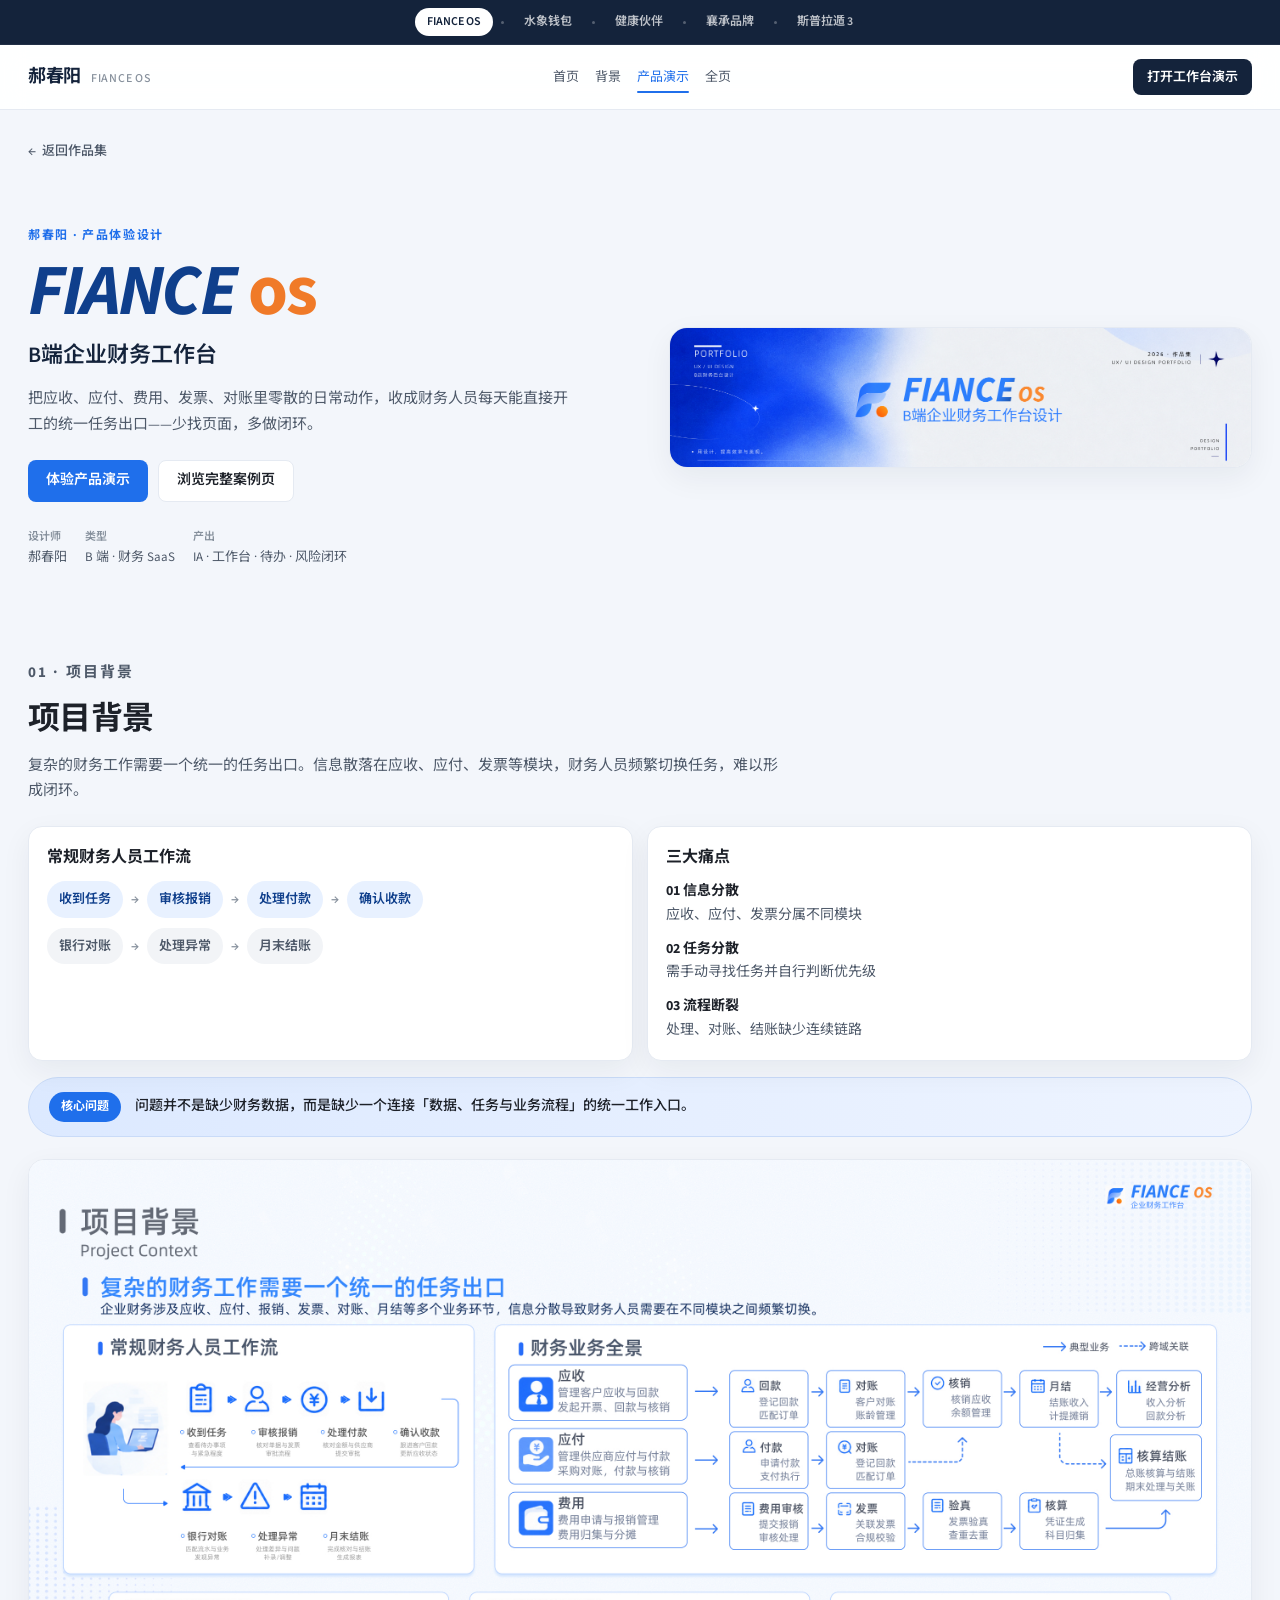
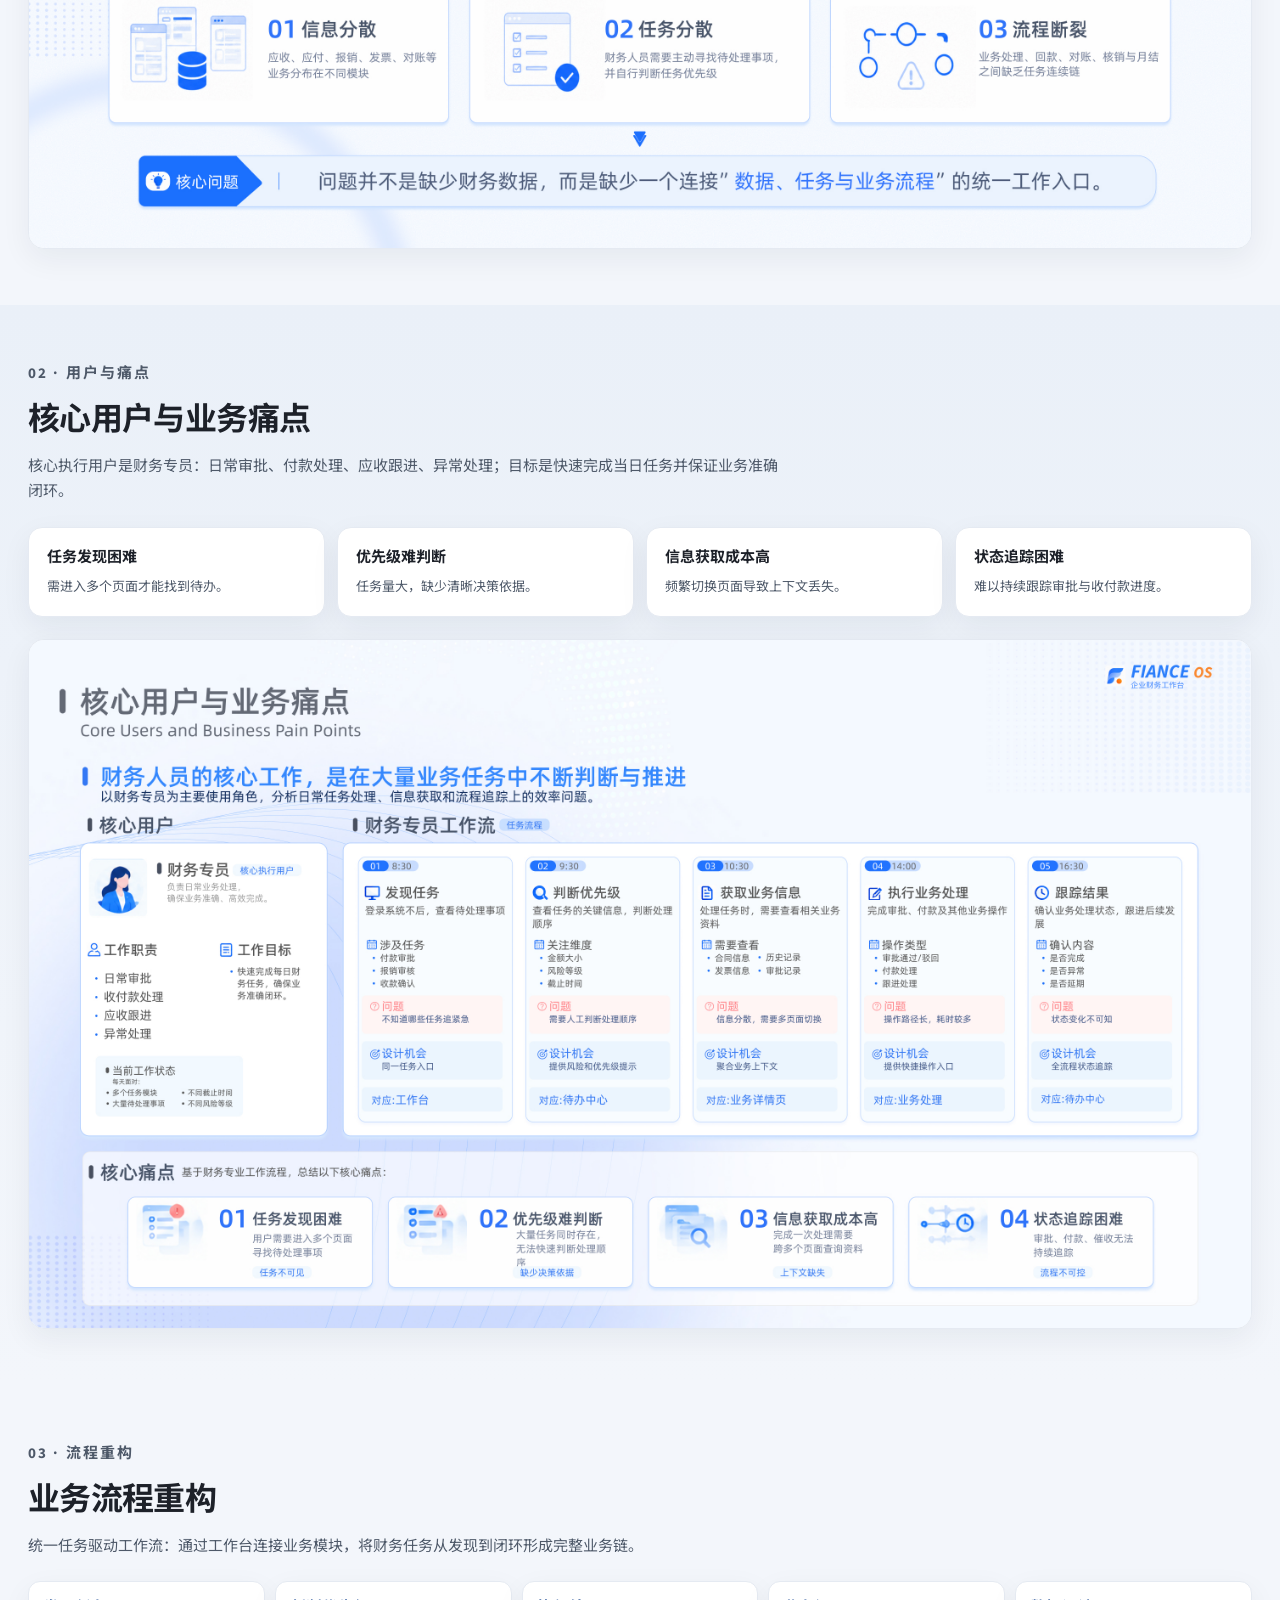
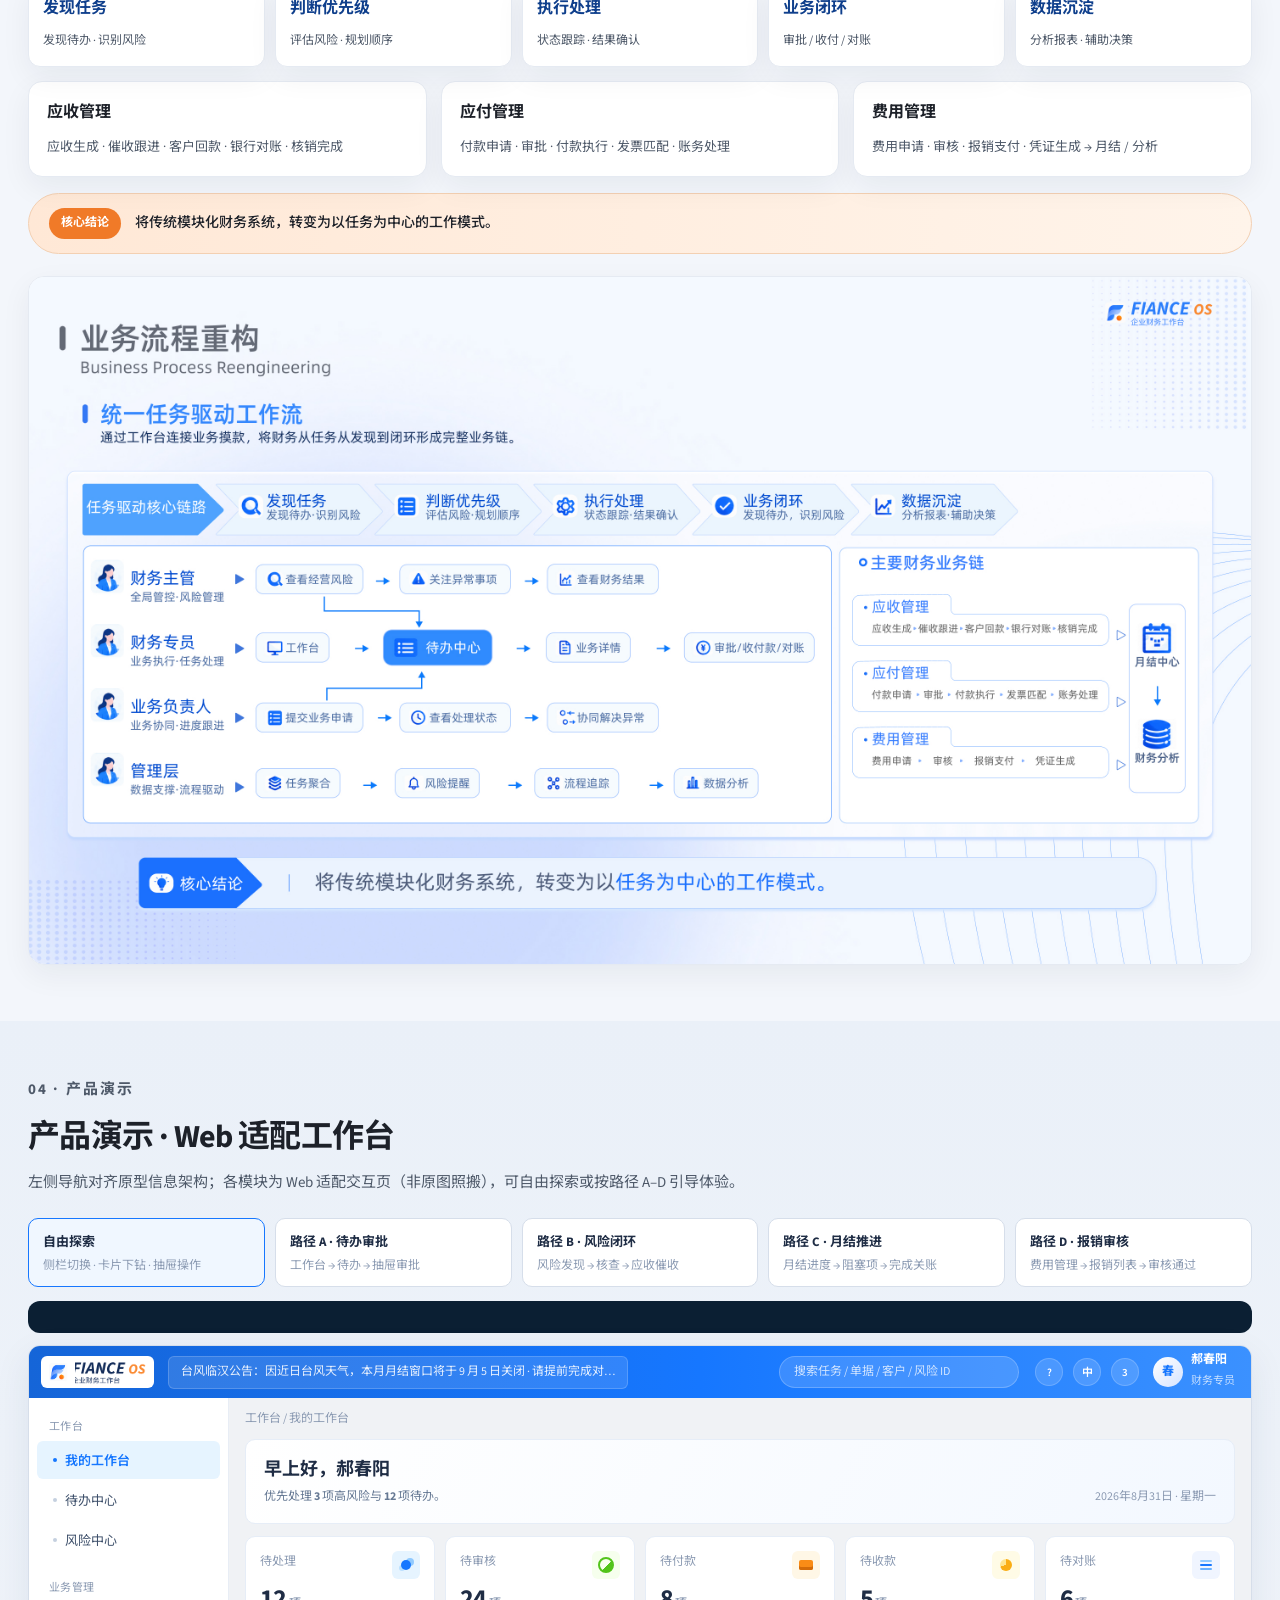
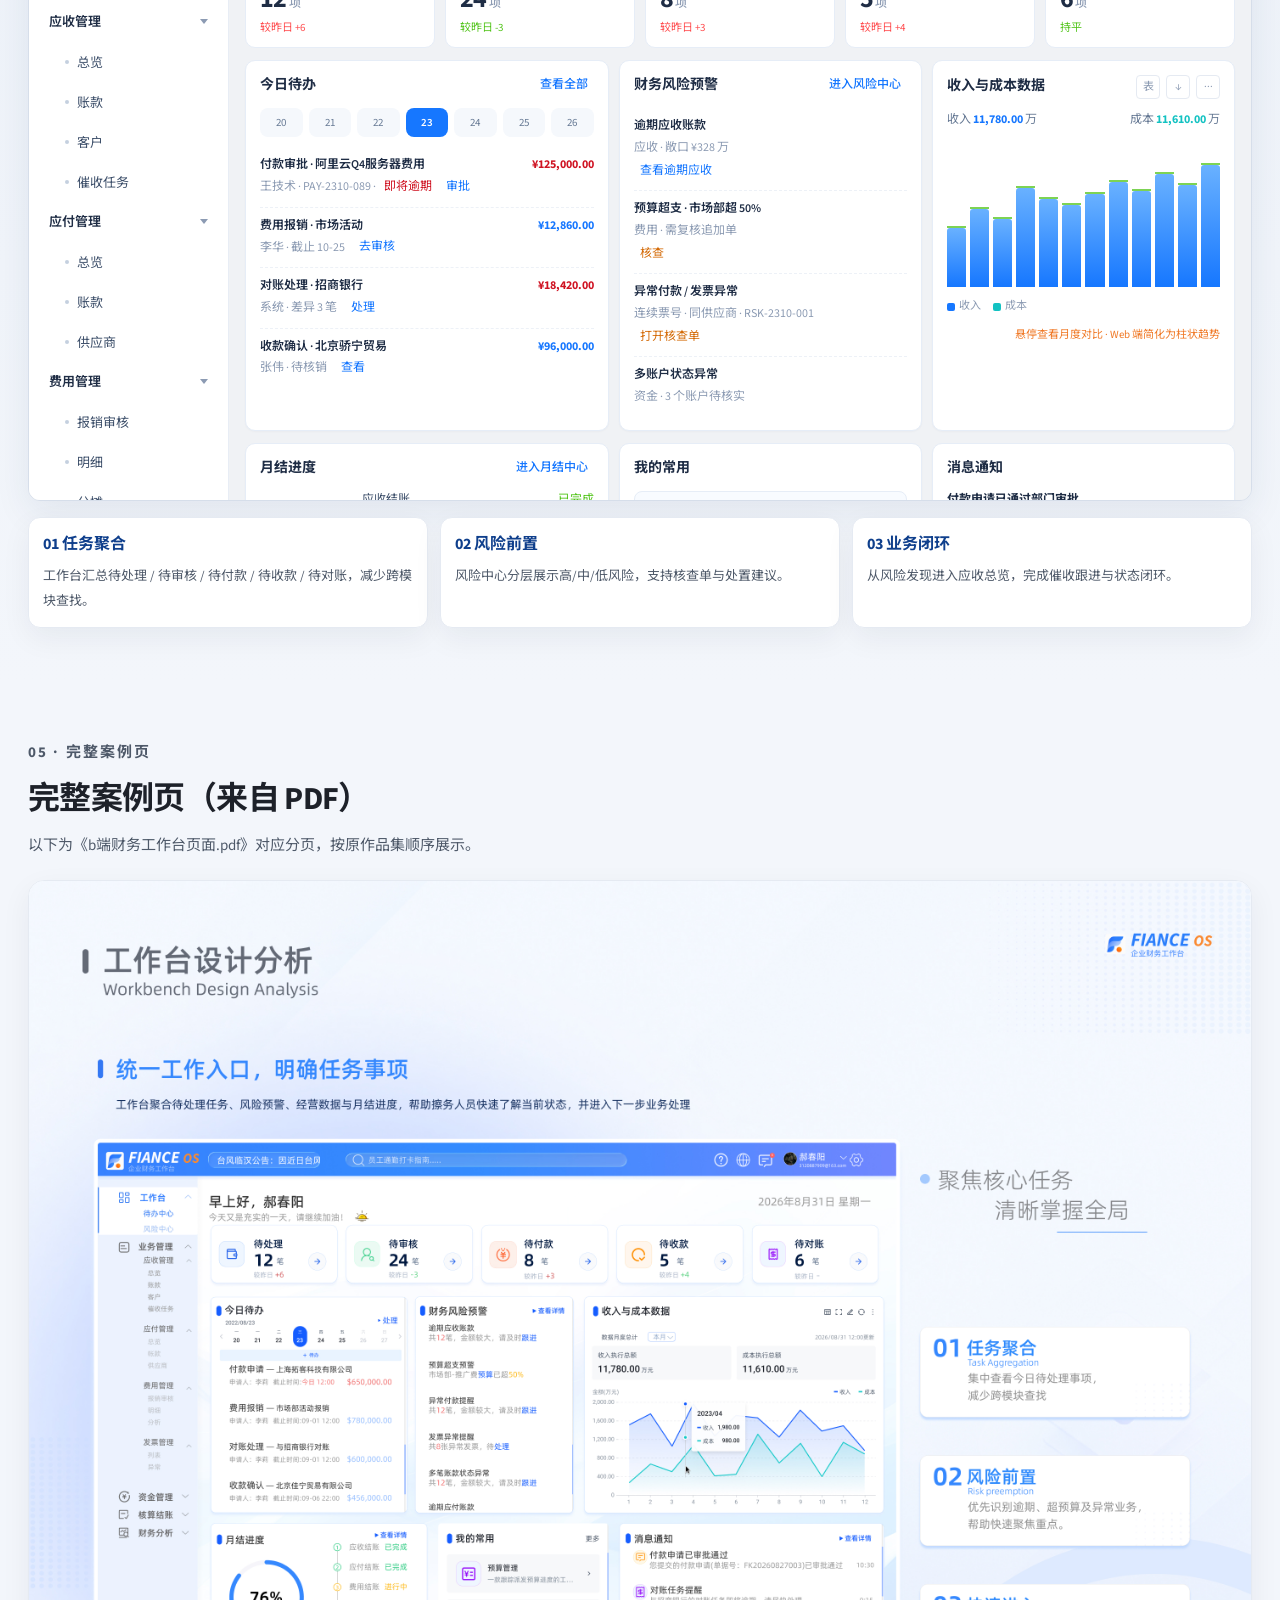
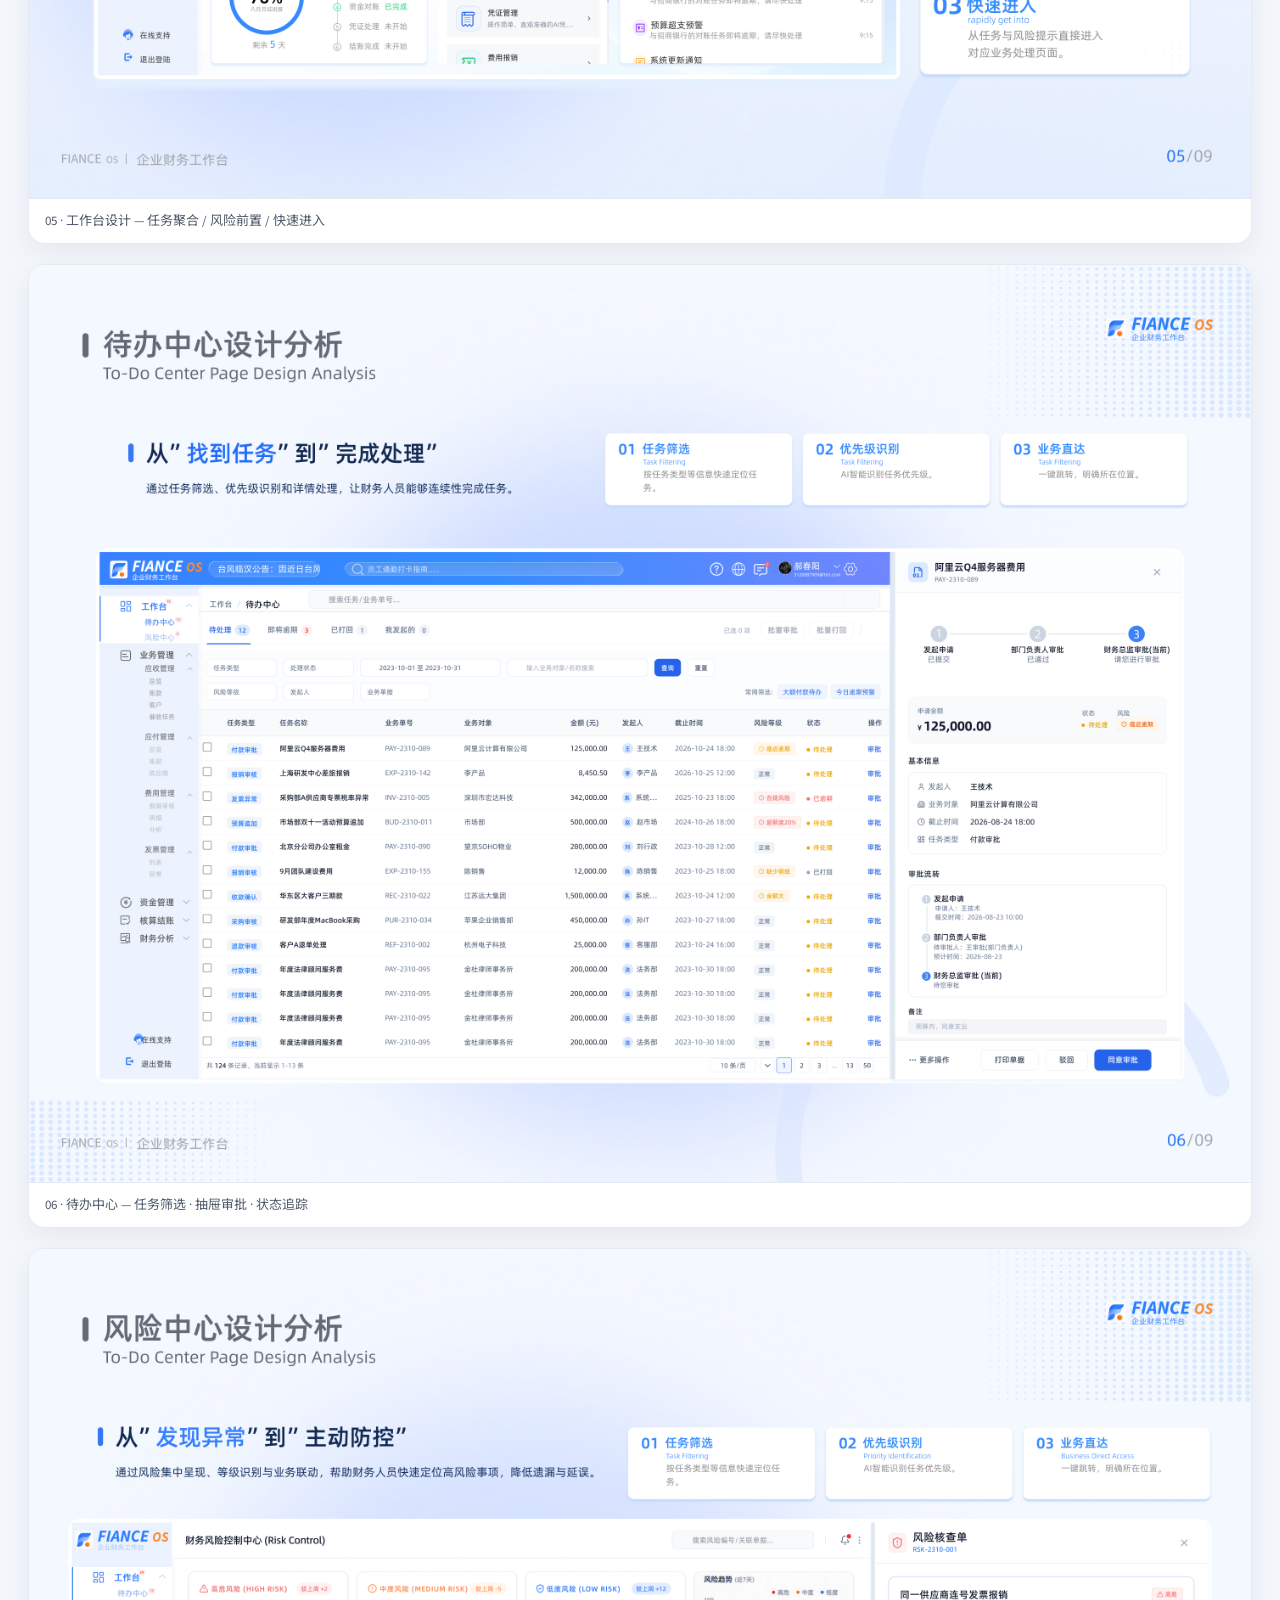
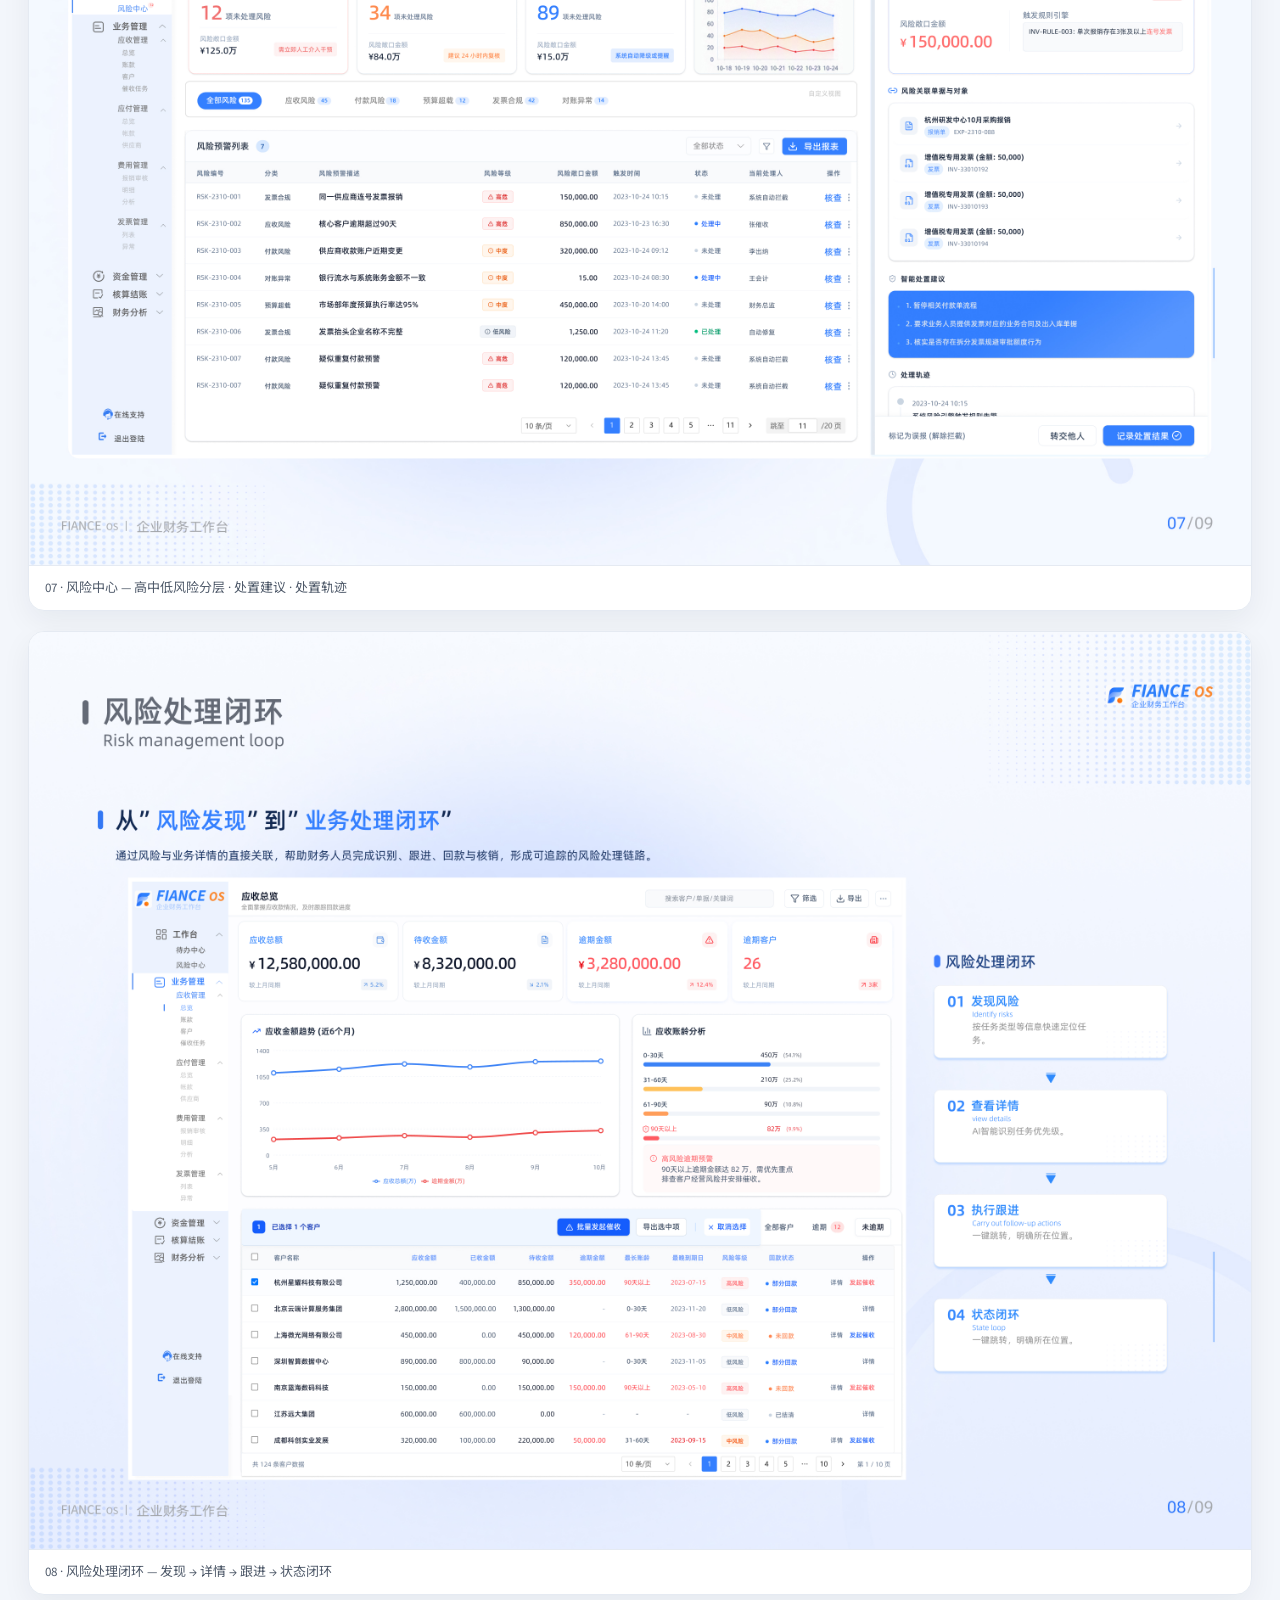
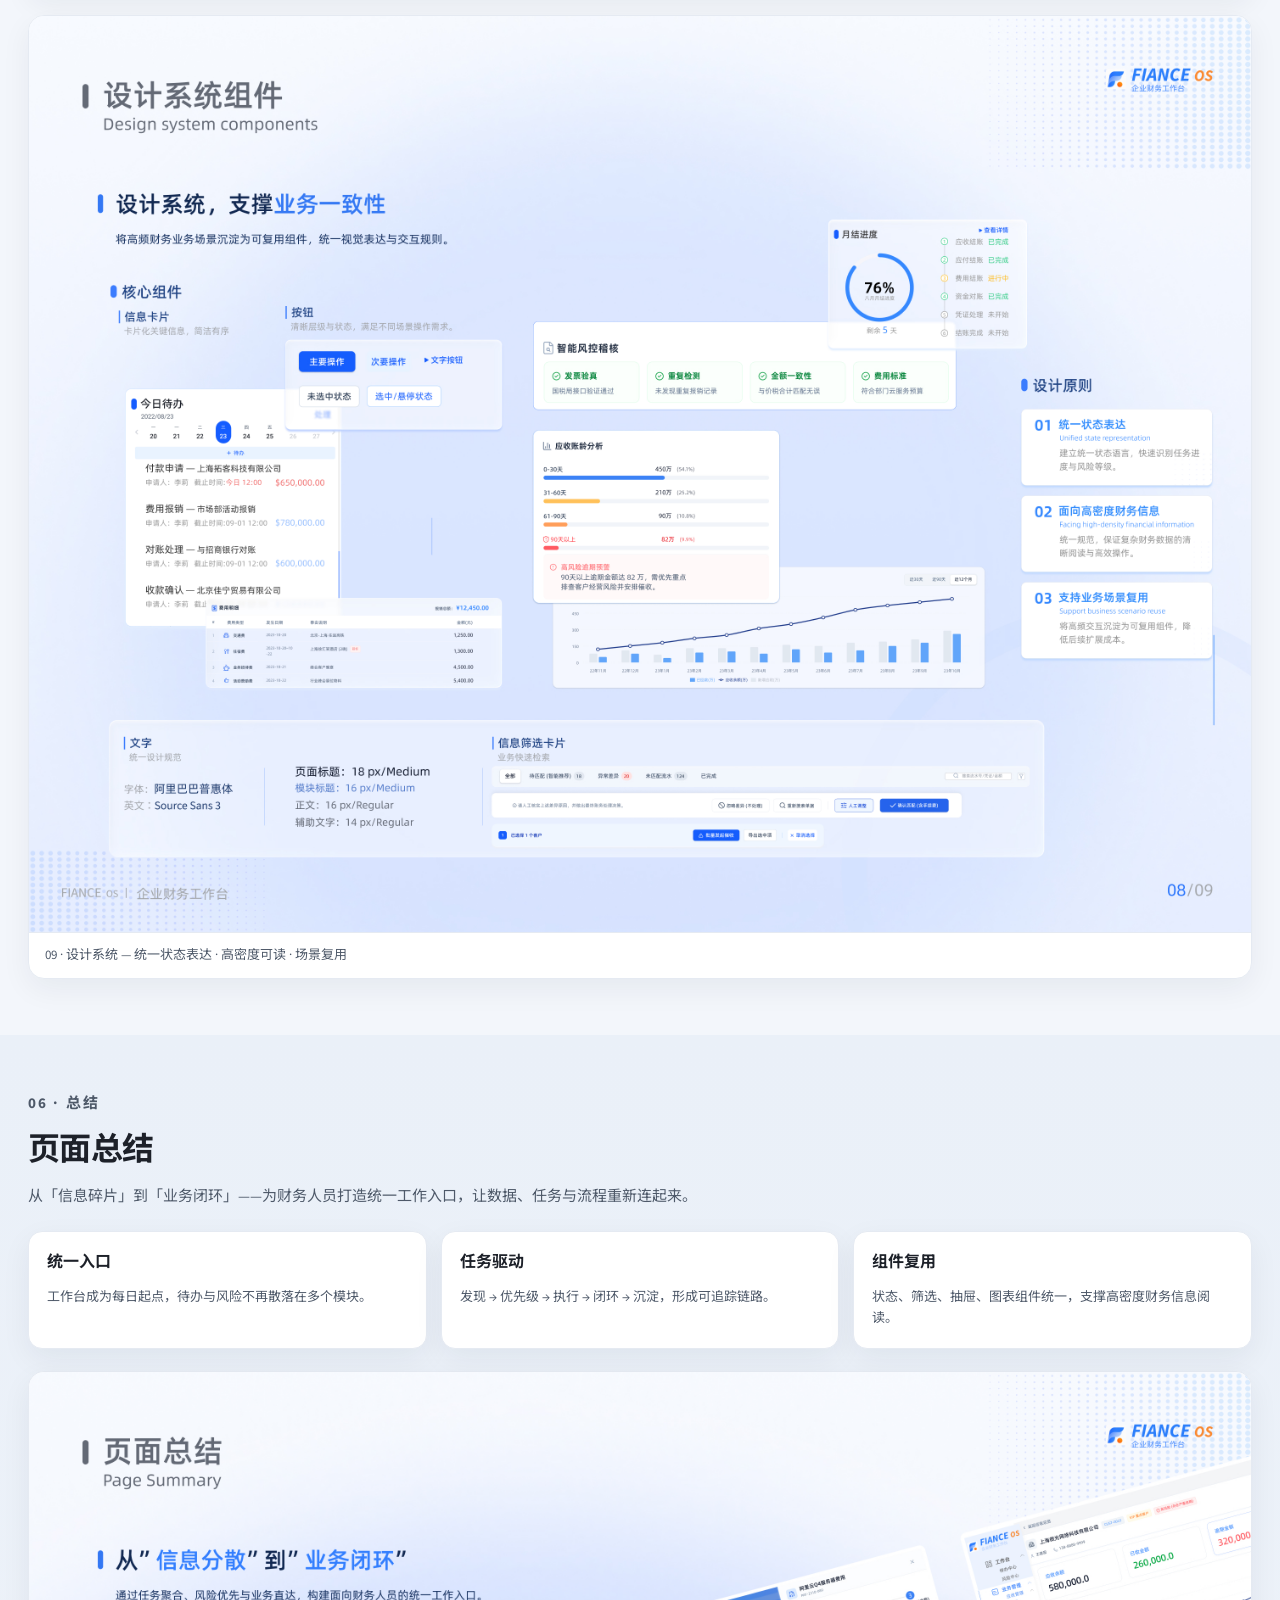
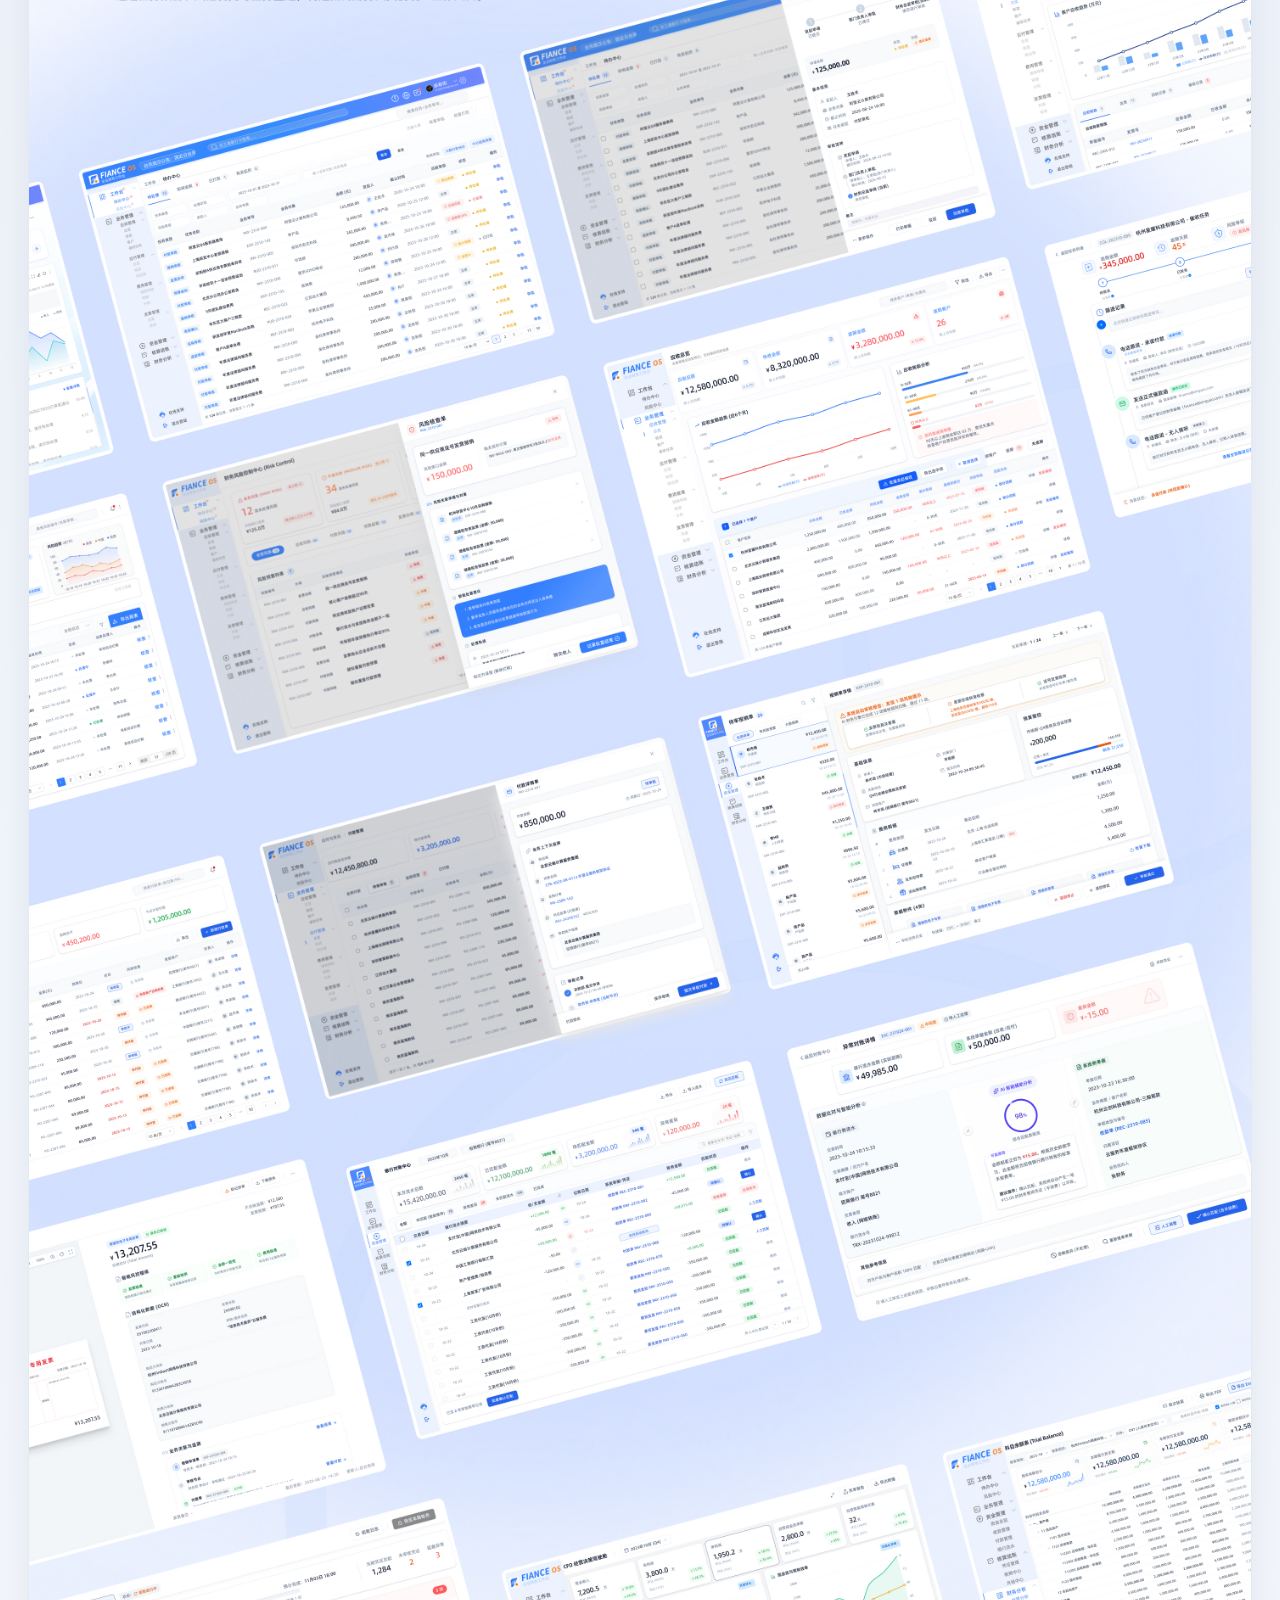
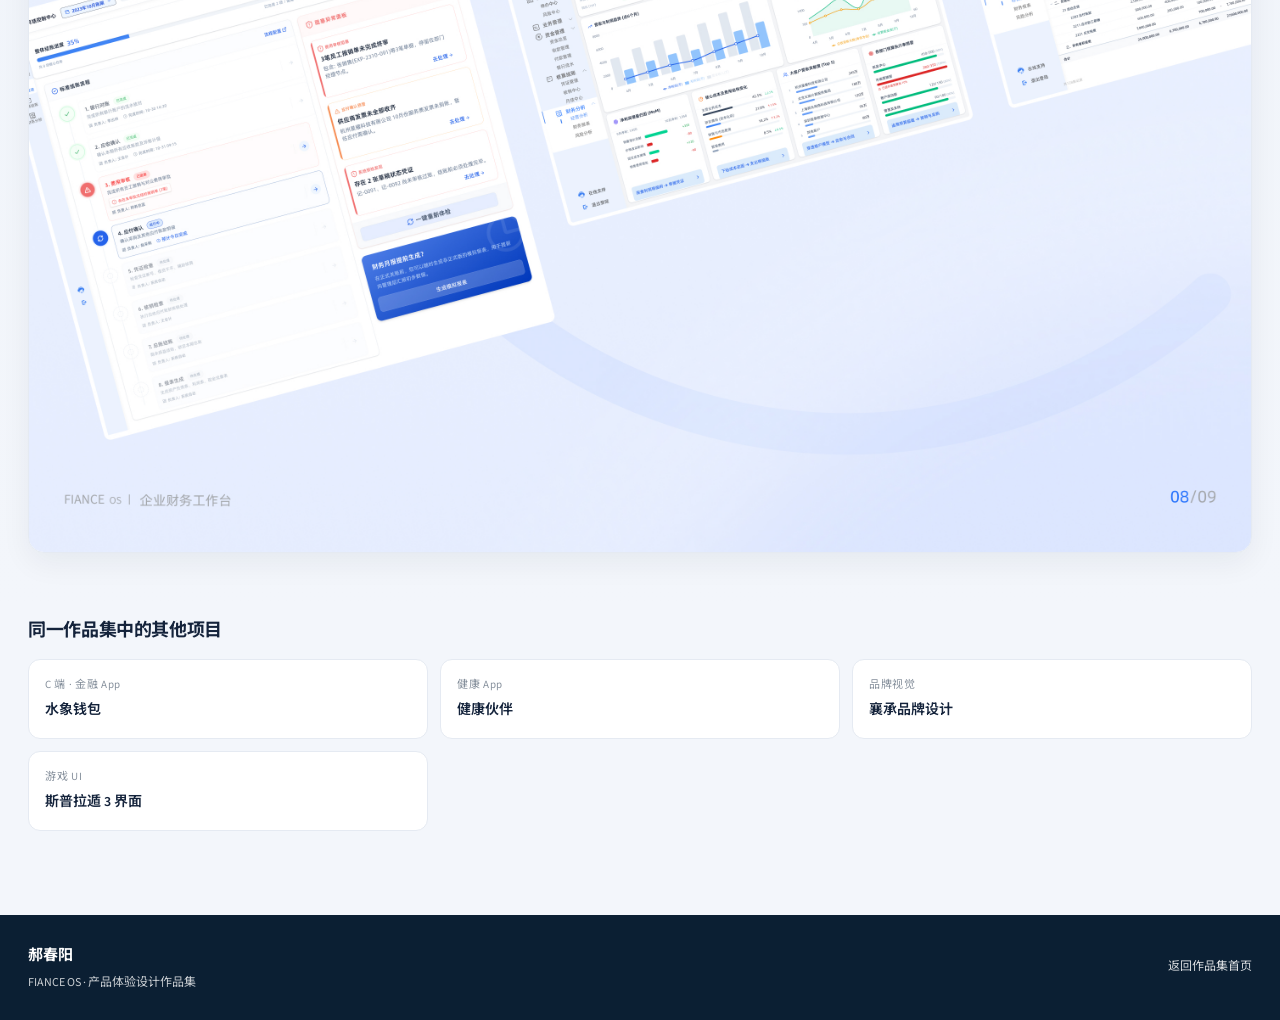
==== commit 0752e3ce: "Restore FIANCE hero title page and harden mobile clarity across the portfolio. Co-authored-by: Curso" ====
--- a/fiance-os.html
+++ b/fiance-os.html
@@ -7,8 +7,8 @@
   <link rel="preconnect" href="https://fonts.googleapis.com" />
   <link rel="preconnect" href="https://fonts.gstatic.com" crossorigin />
   <link href="https://fonts.googleapis.com/css2?family=Source+Sans+3:ital,wght@0,400;0,500;0,600;0,700;1,600;1,700&family=Noto+Sans+SC:wght@400;500;600;700&display=swap" rel="stylesheet" />
-  <link rel="stylesheet" href="assets/workbench.css" />
-  <link rel="stylesheet" href="assets/portfolio.css" />
+  <link rel="stylesheet" href="assets/workbench.css?v=20261104j" />
+  <link rel="stylesheet" href="assets/portfolio.css?v=20261104j" />
 </head>
 <body class="tone-b">
   <div class="pf-top"><div class="pf-jump" aria-label="作品直达">
@@ -55,7 +55,7 @@
         </ul>
       </div>
       <figure class="hero-visual">
-        <img src="assets/case/cover.jpg?v=20261104i" alt="FIANCE OS · 作品提案封面" />
+        <img src="assets/case/p01-cover.jpg?v=20261104j" alt="FIANCE OS · 作品集扉页" />
       </figure>
     </section>
 
--- a/assets/workbench.css
+++ b/assets/workbench.css
@@ -932,11 +932,42 @@
   .fos-main, .fos-drawer { max-height: none; }
 }
 @media (max-width: 720px) {
-  .hero { padding-top: 28px; }
+  .hero {
+    padding: 24px 16px 28px;
+    gap: 18px;
+  }
+  .hero h1 { font-size: clamp(36px, 12vw, 52px); }
+  .hero-sub { font-size: 18px; }
+  .hero-lead { font-size: 14px; }
+  .hero-actions { flex-direction: column; align-items: stretch; }
+  .hero-actions .btn { width: 100%; justify-content: center; }
+  .hero-meta {
+    flex-direction: column;
+    gap: 10px;
+    margin-top: 20px;
+  }
+  .hero-visual {
+    border-radius: 12px;
+    order: -1;
+  }
   .section { padding: 40px 16px; }
+  .section-head h2 { font-size: clamp(22px, 6vw, 28px); }
+  .section-head p { font-size: 14px; }
   .core-banner { border-radius: 16px; flex-direction: column; align-items: flex-start; }
   .demo-flows { grid-template-columns: 1fr; }
   .demo-guide ol { flex-direction: column; }
+  .page-gallery { gap: 14px; }
+  .page-gallery figcaption {
+    font-size: 12.5px;
+    line-height: 1.45;
+    padding: 10px 12px;
+  }
+  .rationale { grid-template-columns: 1fr; }
+  .site-foot {
+    padding: 22px 16px;
+    flex-direction: column;
+    align-items: flex-start;
+  }
 }
 
 .pill-tabs button:hover { border-color: #91caff; color: #1677ff; }
--- a/assets/portfolio.css
+++ b/assets/portfolio.css
@@ -862,14 +862,24 @@
 .proto-hint b { color: var(--blue-deep); }
 
 @media (max-width: 900px) {
-  .proto-demo { grid-template-columns: 1fr; }
+  .proto-demo { grid-template-columns: 1fr; padding-left: 16px; padding-right: 16px; }
+  .proto-rail { position: static; max-height: none; }
   .proto-steps { grid-template-columns: 1fr 1fr; }
 }
 @media (max-width: 720px) {
-  .pf-nav nav { display: none; }
   .proto-steps { grid-template-columns: 1fr; }
-  .pf-jump { gap: 6px; padding: 8px 10px; }
-  .pf-jump a { padding: 0 10px; font-size: 11px; }
+  .pf-jump {
+    justify-content: flex-start;
+    flex-wrap: nowrap;
+    overflow-x: auto;
+    -webkit-overflow-scrolling: touch;
+    scrollbar-width: none;
+    gap: 4px;
+    padding: 8px 12px;
+  }
+  .pf-jump::-webkit-scrollbar { display: none; }
+  .pf-jump .dot { display: none; }
+  .pf-jump a { flex-shrink: 0; padding: 0 10px; font-size: 11px; }
 }
 
 .pf-foot {
@@ -896,13 +906,83 @@
 @media (max-width: 980px) {
   .work-grid { grid-template-columns: 1fr; }
   .work-item.featured { grid-row: auto; min-height: 360px; }
-  .case-hero { grid-template-columns: 1fr; }
+  .case-hero { grid-template-columns: 1fr; gap: 18px; }
   .about-strip { grid-template-columns: 1fr; }
   .related-grid { grid-template-columns: 1fr; }
-  .pf-nav nav { display: none; }
+  .pf-nav {
+    flex-wrap: wrap;
+    gap: 10px;
+    padding: 12px 16px;
+  }
+  .pf-nav nav {
+    display: flex;
+    order: 3;
+    width: 100%;
+    gap: 14px;
+    overflow-x: auto;
+    -webkit-overflow-scrolling: touch;
+    scrollbar-width: none;
+    padding: 2px 0;
+  }
+  .pf-nav nav::-webkit-scrollbar { display: none; }
+  .pf-nav nav a { flex-shrink: 0; }
+  .pf-cta { margin-left: auto; }
 }
 @media (max-width: 720px) {
-  .pf-hero { min-height: auto; padding-top: 36px; }
+  .pf-hero { min-height: auto; padding: 28px 16px 40px; }
+  .pf-hero h1 { font-size: clamp(28px, 9vw, 40px); }
+  .pf-hero-lead { font-size: 14px; }
+  .pf-hero-actions { flex-direction: column; align-items: stretch; }
+  .pf-hero-actions .btn { width: 100%; justify-content: center; }
+  .pf-hero-meta {
+    flex-direction: column;
+    gap: 10px;
+    margin-top: 22px;
+  }
   .pf-section { padding: 48px 16px; }
+  .pf-head p { font-size: 14px; }
   .case-top, .case-hero, .case-gallery, .related { padding-left: 16px; padding-right: 16px; }
-}
+  .case-hero { padding-bottom: 28px; }
+  .case-hero-copy .lead { font-size: 14px; }
+  .case-meta {
+    flex-direction: column;
+    gap: 10px;
+  }
+  .case-cover {
+    border-radius: 12px;
+  }
+  .case-gallery {
+    gap: 14px;
+    padding-bottom: 40px;
+  }
+  .case-gallery figcaption {
+    font-size: 12.5px;
+    line-height: 1.45;
+    padding: 10px 12px;
+  }
+  .work-item.featured { min-height: 320px; }
+  .work-item.compact { min-height: 230px; }
+  .work-item .body { padding: 16px 16px 18px; }
+  .work-item h3 { font-size: 20px; }
+  .work-item.featured h3 { font-size: 24px; }
+  .work-item p {
+    font-size: 12.5px;
+    max-width: none;
+    display: -webkit-box;
+    -webkit-line-clamp: 3;
+    -webkit-box-orient: vertical;
+    overflow: hidden;
+  }
+  .work-item .veil {
+    background: linear-gradient(180deg, transparent 18%, rgba(11,31,51,0.9) 100%);
+  }
+  .work-item .thumb { background-position: center center; }
+  .related { padding-bottom: 40px; }
+  .pf-foot {
+    padding: 22px 16px;
+    flex-direction: column;
+    align-items: flex-start;
+    gap: 10px;
+  }
+  .proto-hint { padding: 0 16px; font-size: 12.5px; }
+}
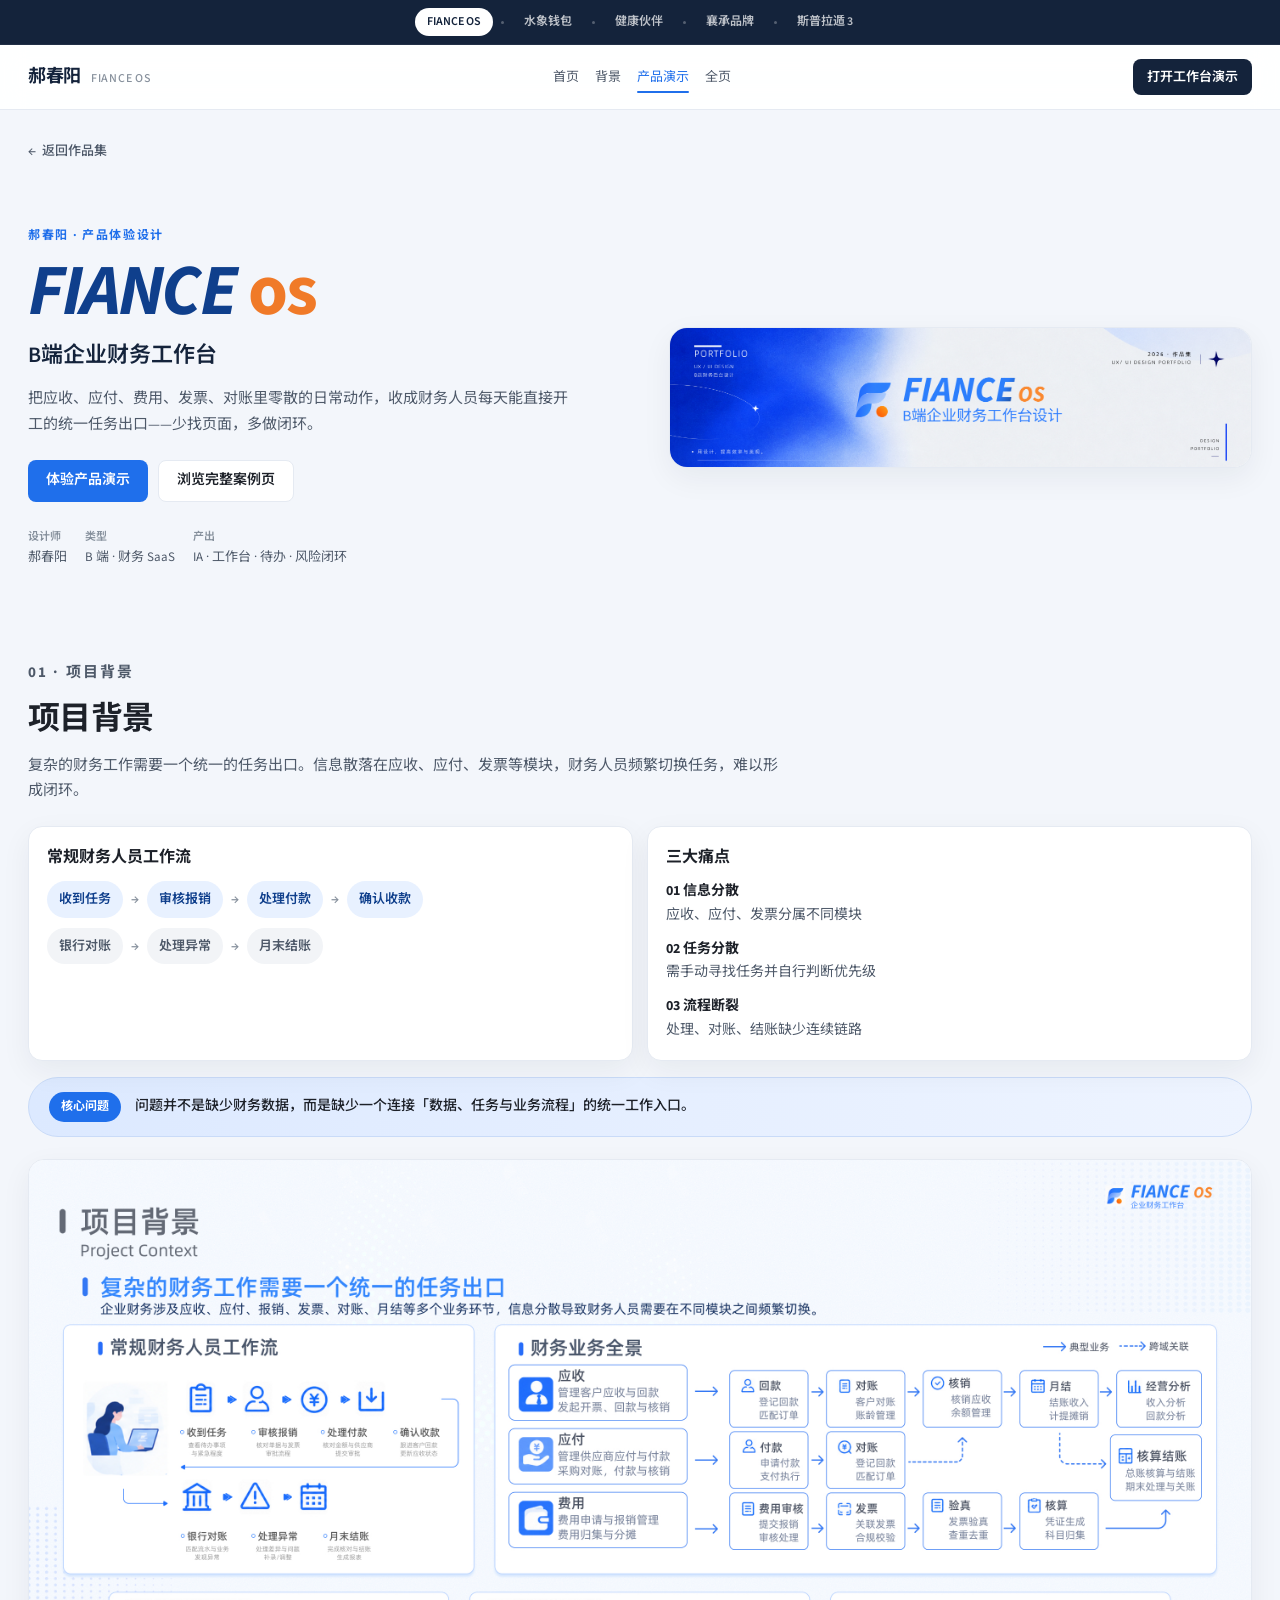
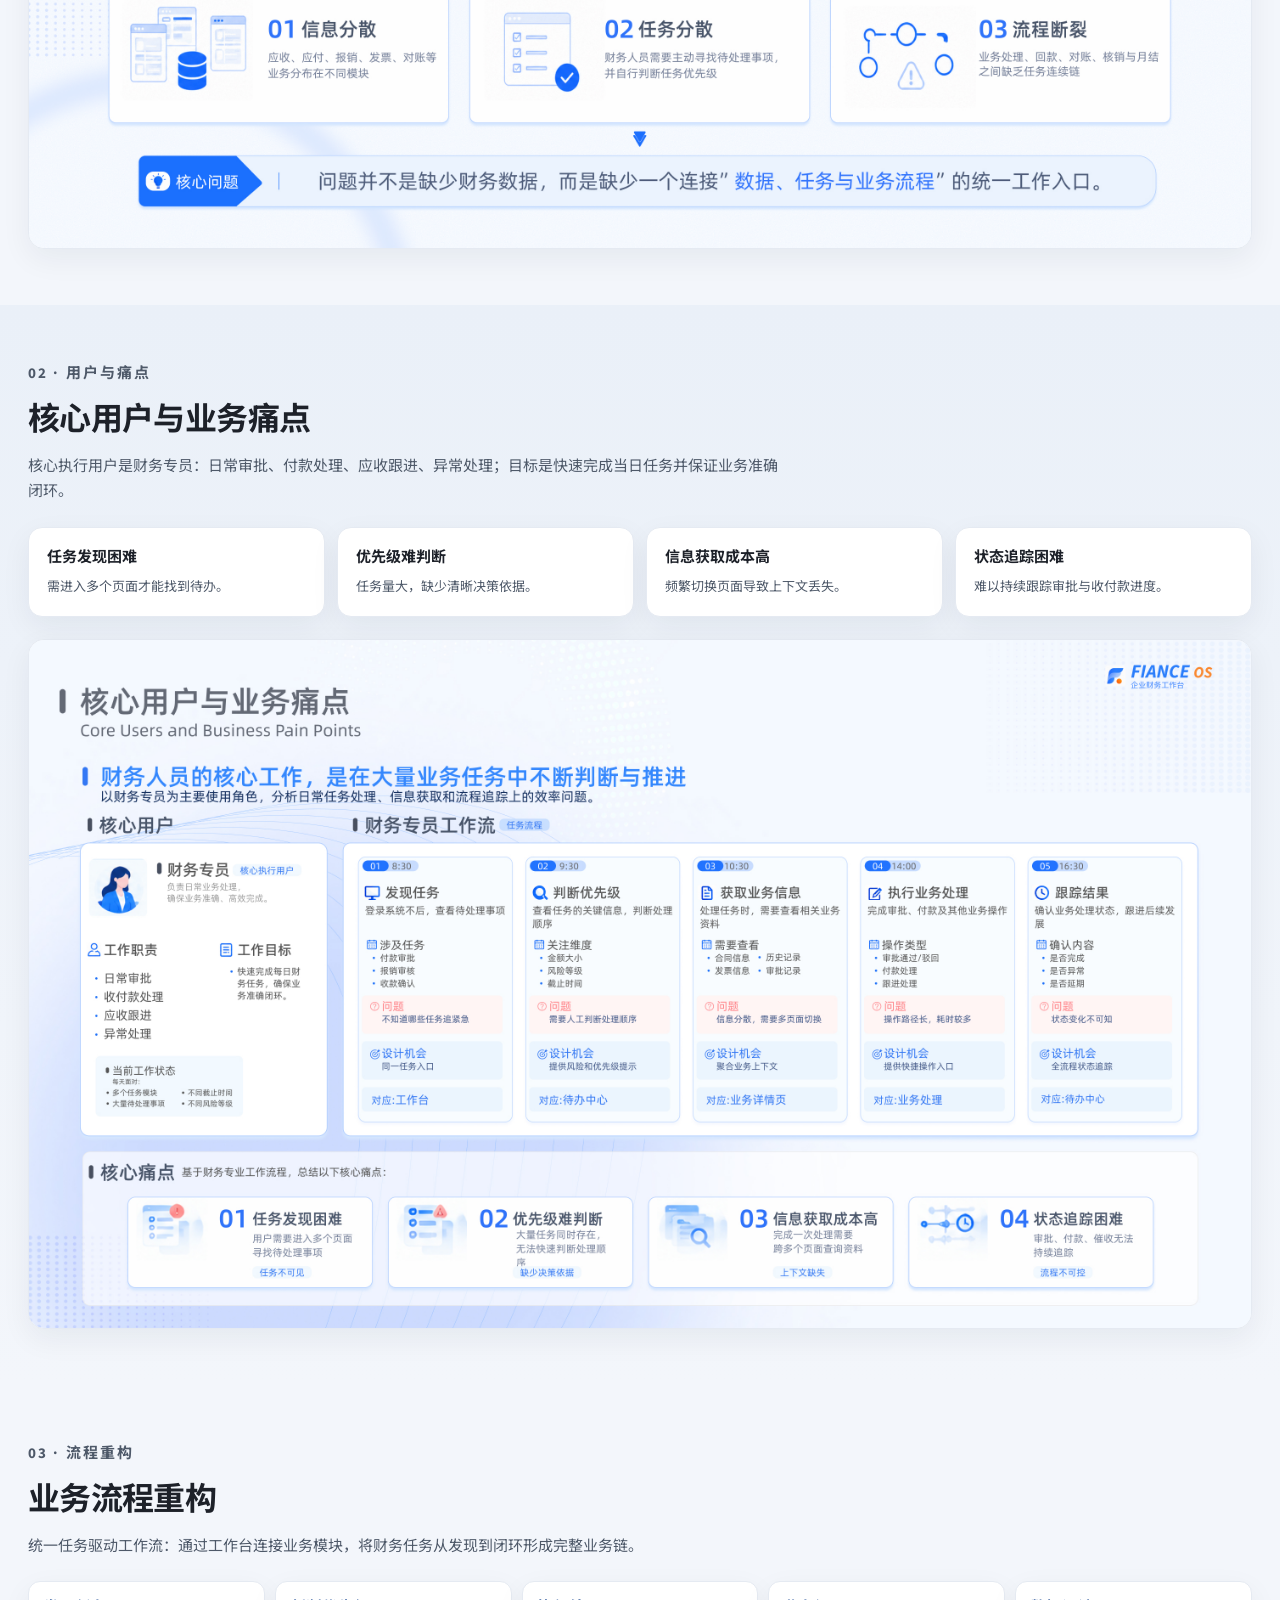
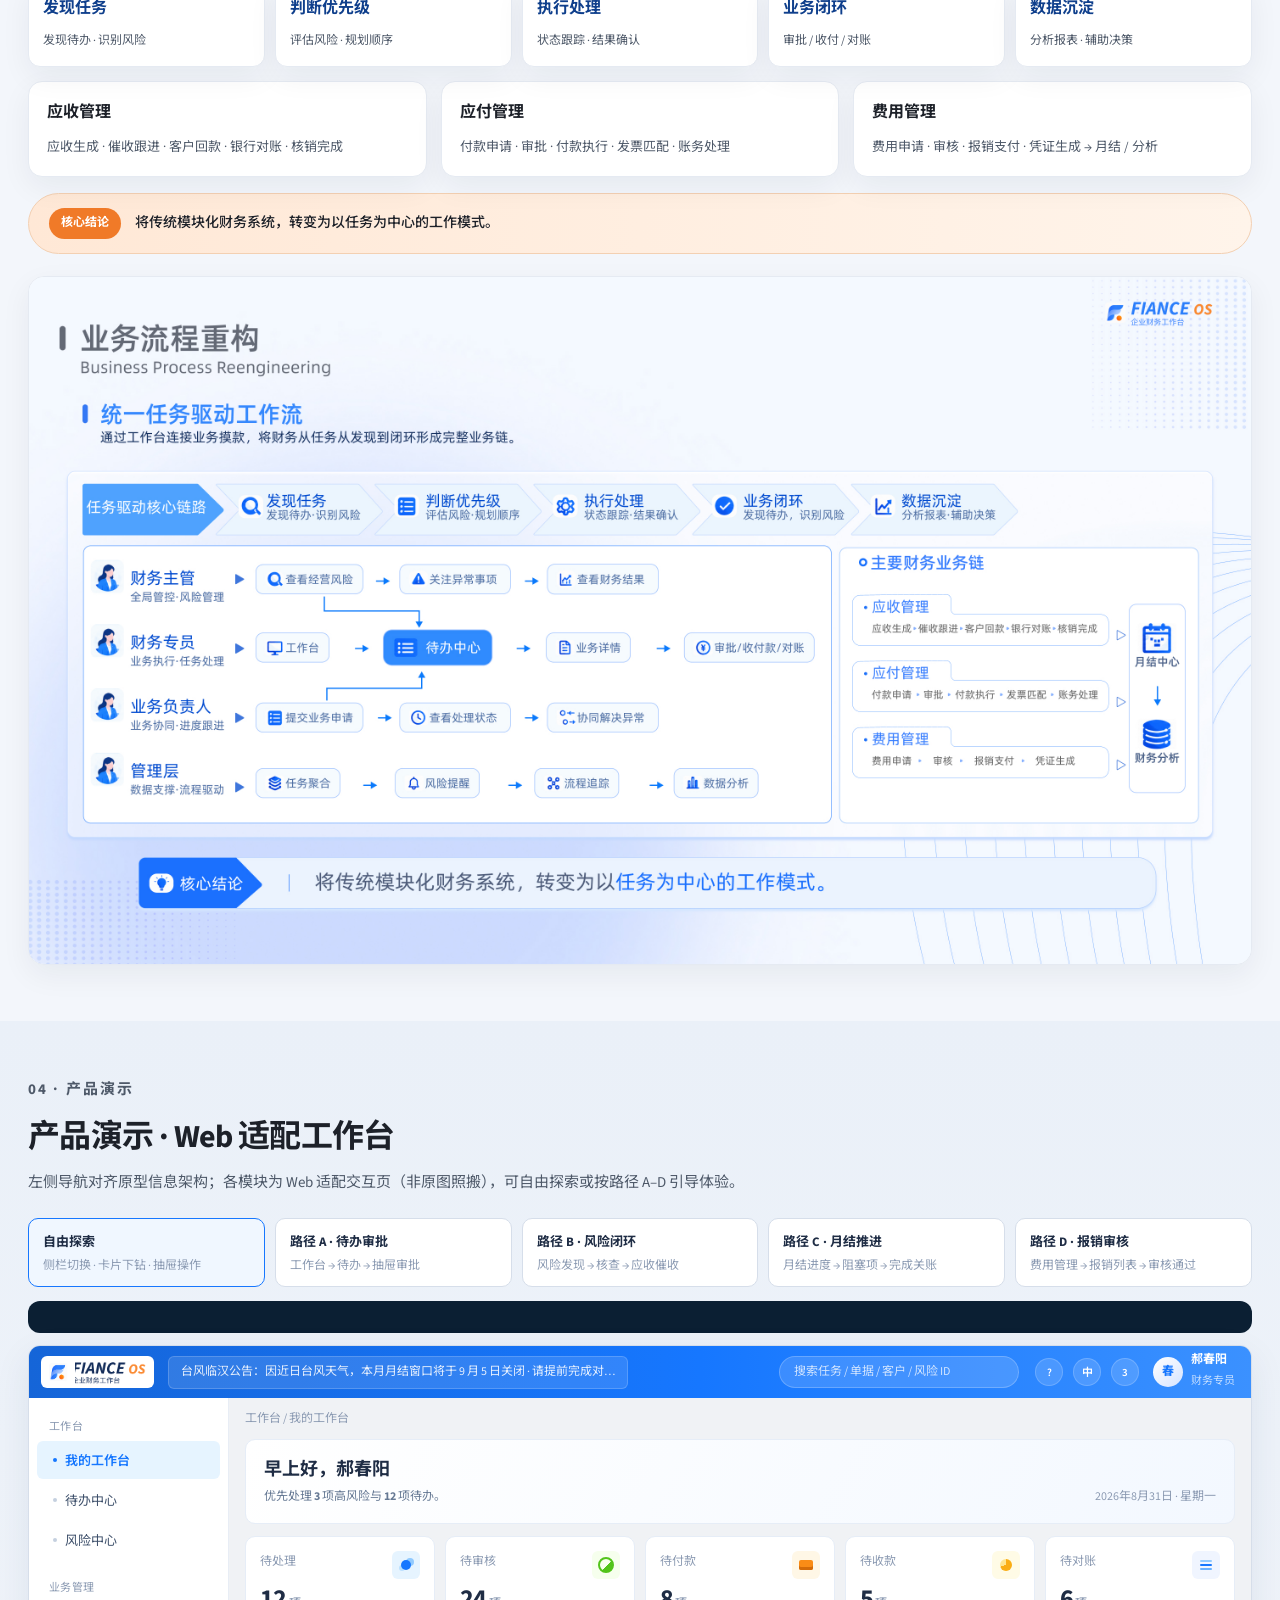
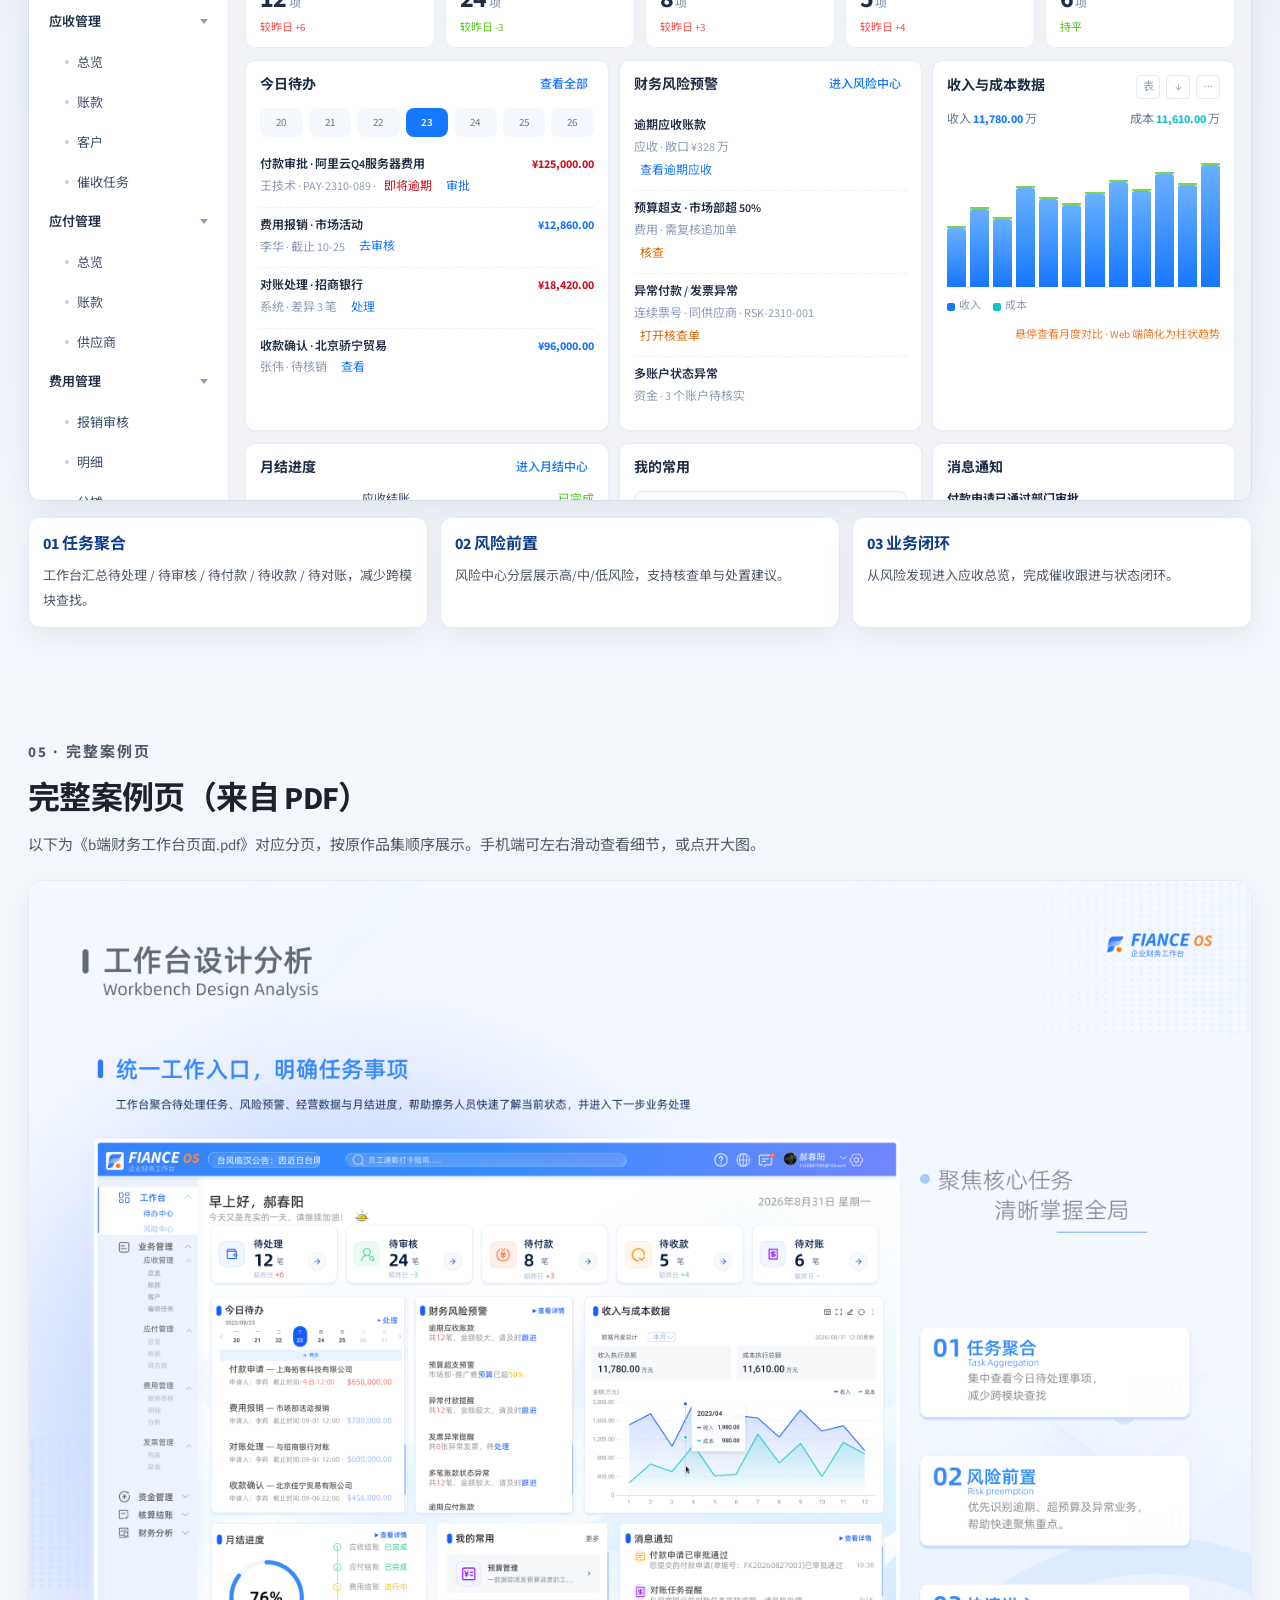
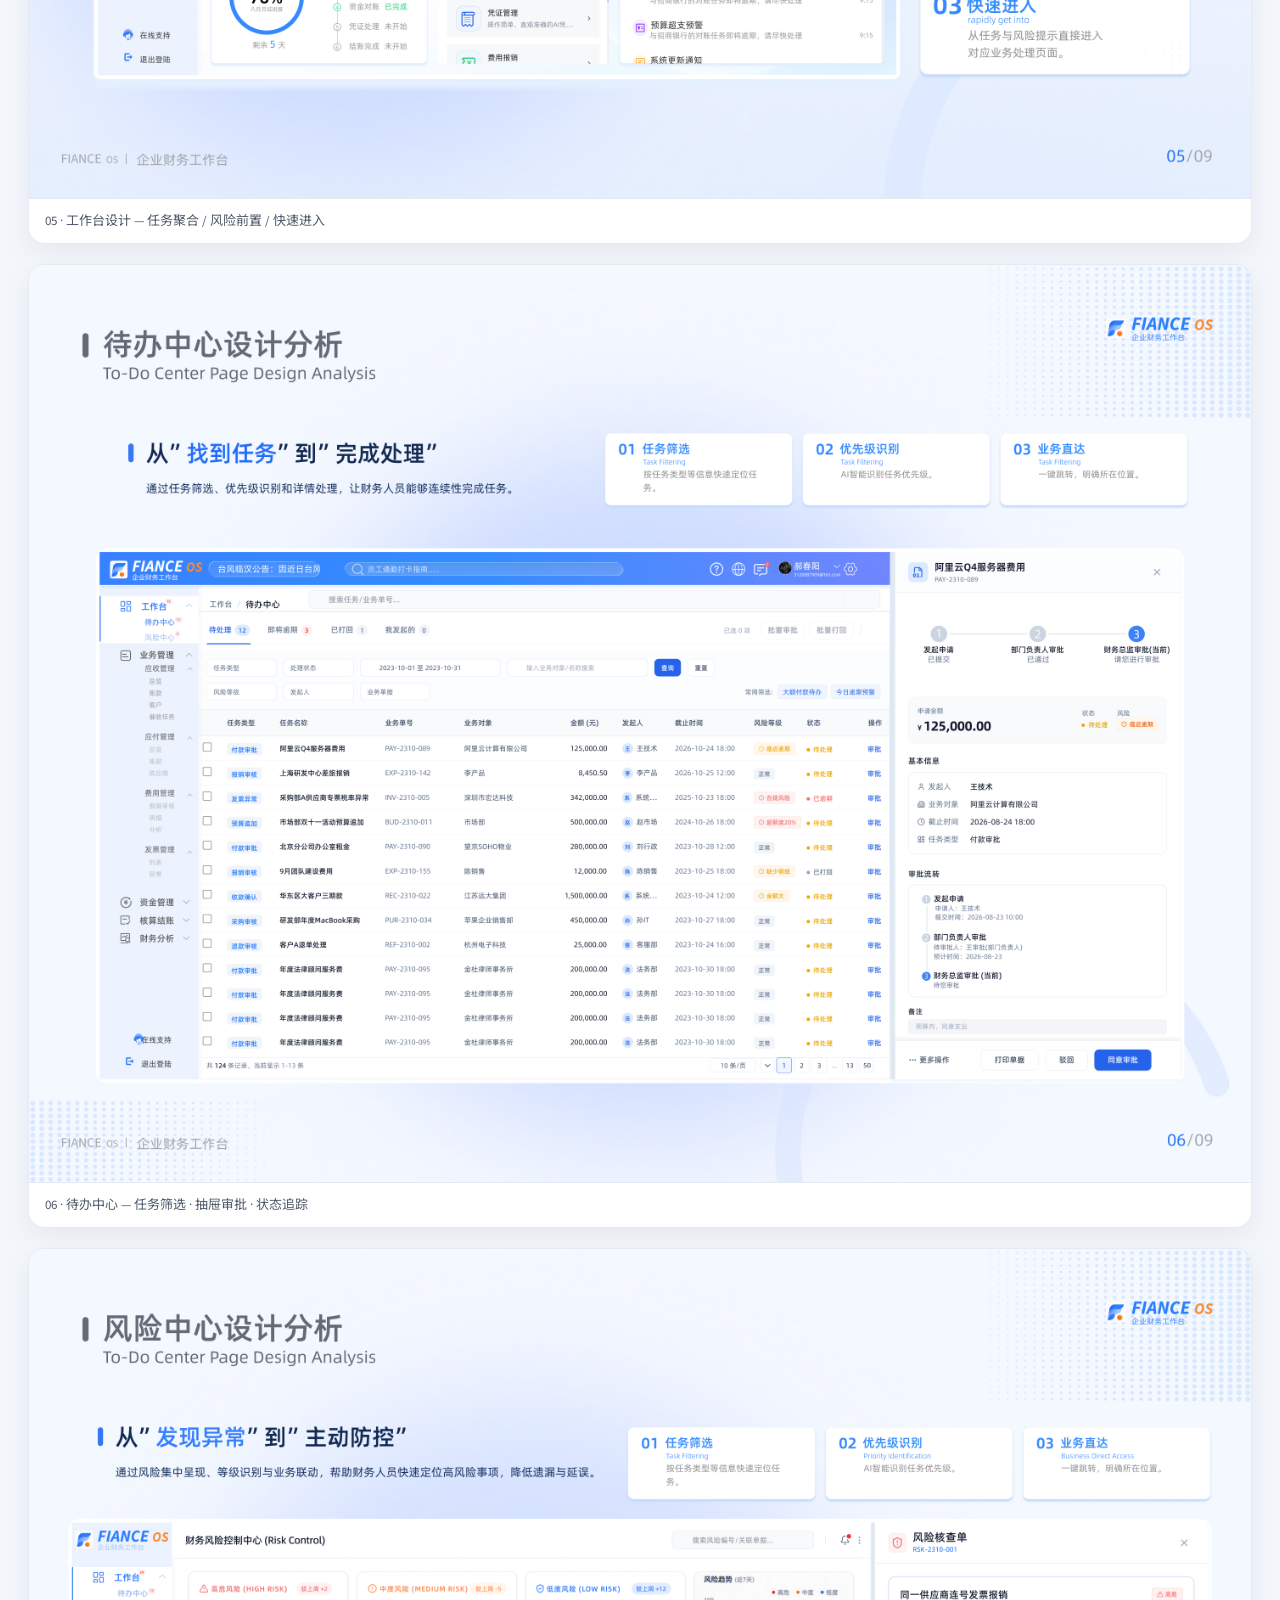
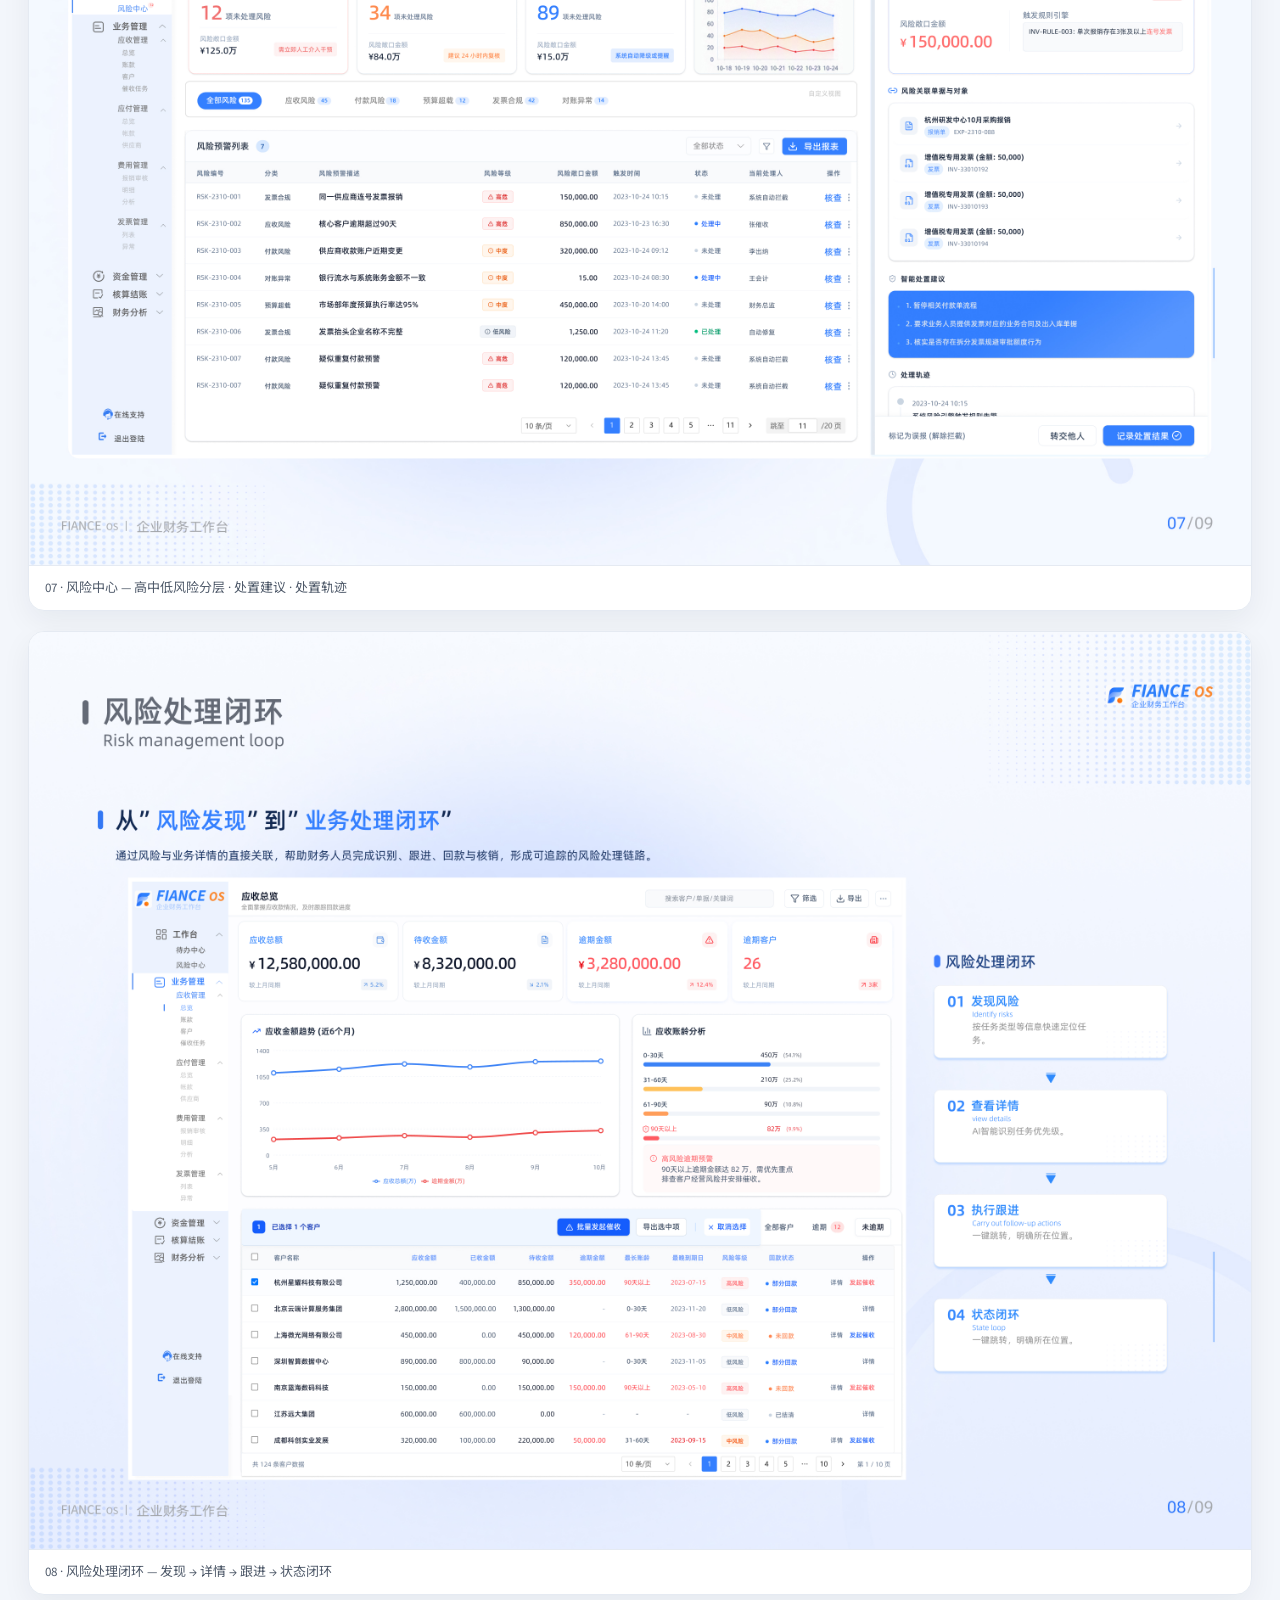
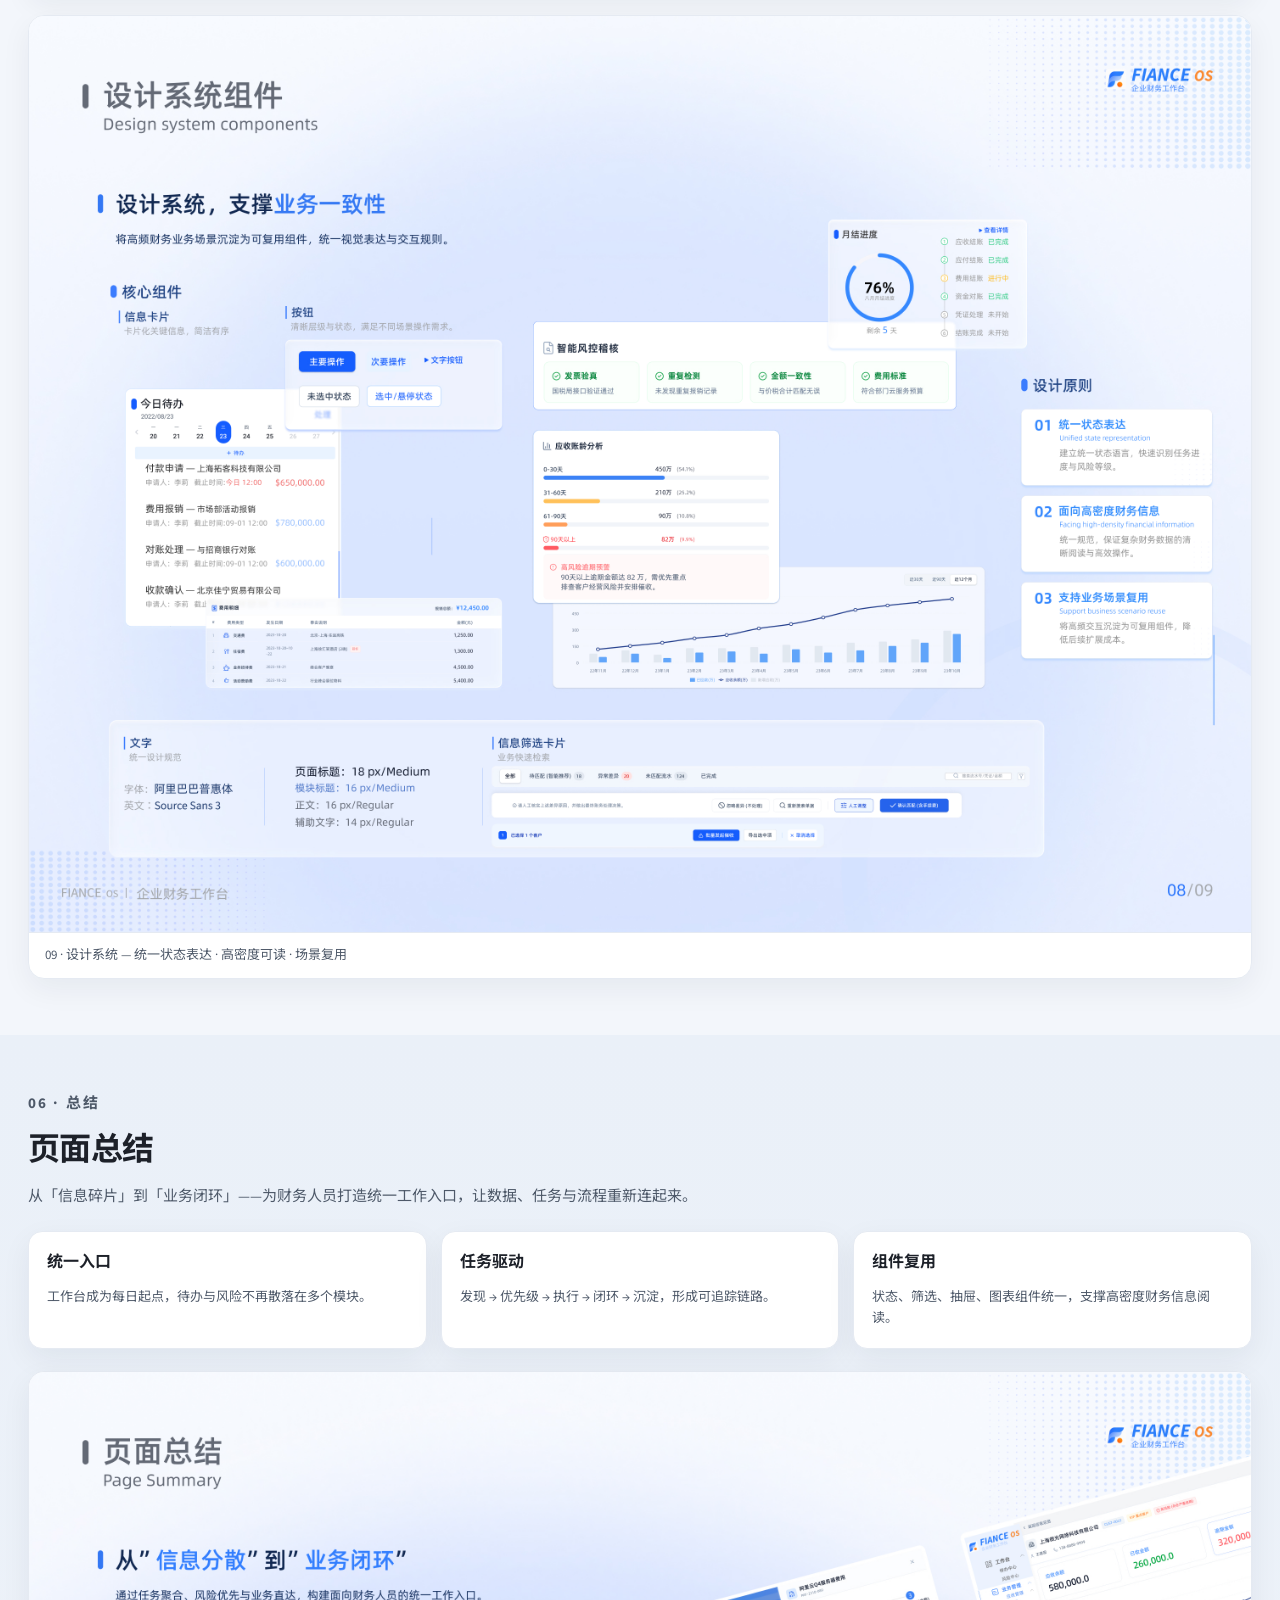
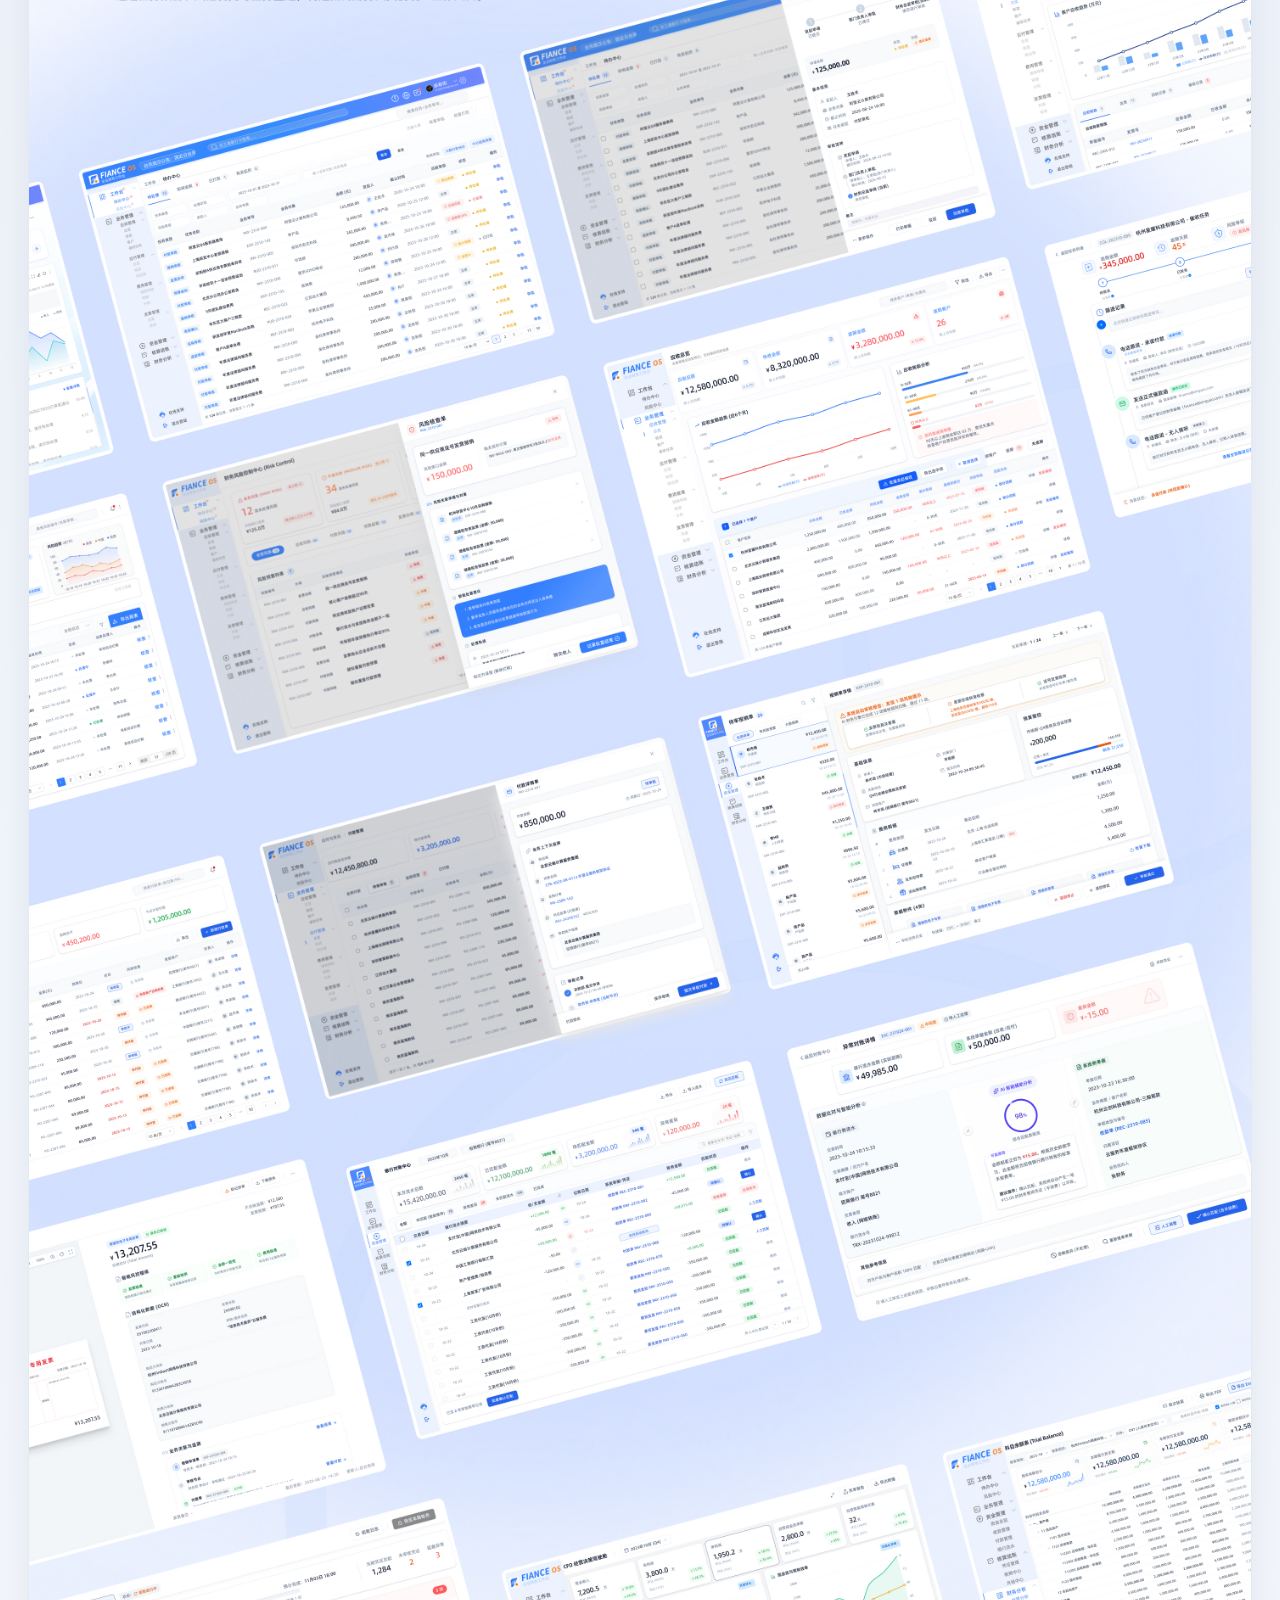
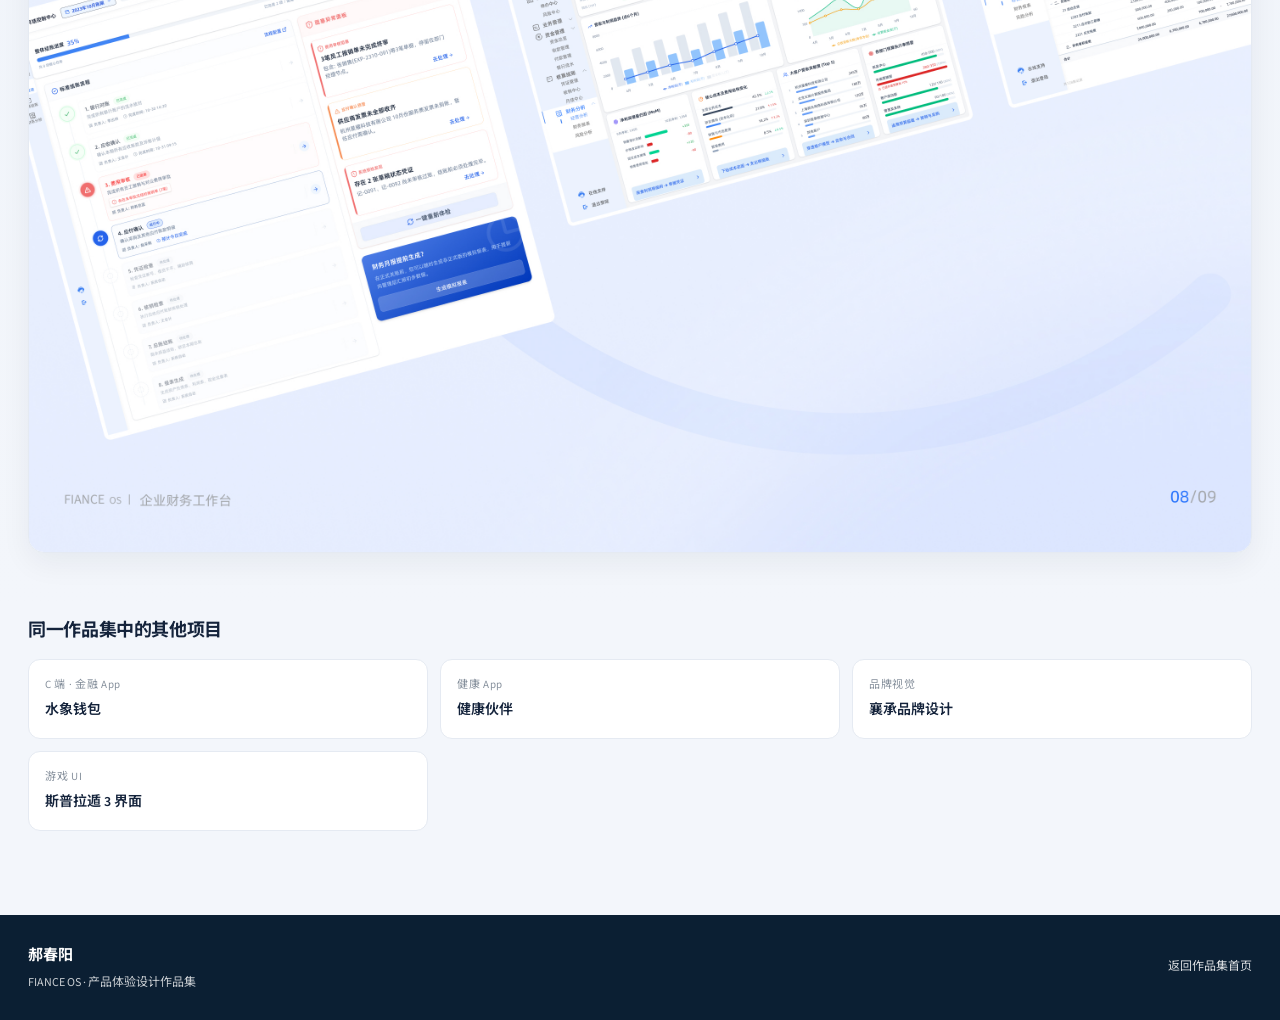
==== commit 4f16a7c0: "Make FIANCE case pages pannable and reachable on mobile. Co-authored-by: Cursor <cursoragent@cursor." ====
--- a/fiance-os.html
+++ b/fiance-os.html
@@ -7,8 +7,8 @@
   <link rel="preconnect" href="https://fonts.googleapis.com" />
   <link rel="preconnect" href="https://fonts.gstatic.com" crossorigin />
   <link href="https://fonts.googleapis.com/css2?family=Source+Sans+3:ital,wght@0,400;0,500;0,600;0,700;1,600;1,700&family=Noto+Sans+SC:wght@400;500;600;700&display=swap" rel="stylesheet" />
-  <link rel="stylesheet" href="assets/workbench.css?v=20261104j" />
-  <link rel="stylesheet" href="assets/portfolio.css?v=20261104j" />
+  <link rel="stylesheet" href="assets/workbench.css?v=20261104m" />
+  <link rel="stylesheet" href="assets/portfolio.css?v=20261104m" />
 </head>
 <body class="tone-b">
   <div class="pf-top"><div class="pf-jump" aria-label="作品直达">
@@ -55,7 +55,7 @@
         </ul>
       </div>
       <figure class="hero-visual">
-        <img src="assets/case/p01-cover.jpg?v=20261104j" alt="FIANCE OS · 作品集扉页" />
+        <img src="assets/case/p01-cover.jpg?v=20261104m" alt="FIANCE OS · 作品集扉页" />
       </figure>
     </section>
 
@@ -302,29 +302,49 @@
         <div>
           <p class="eyebrow">05 · 完整案例页</p>
           <h2>完整案例页（来自 PDF）</h2>
-          <p>以下为《b端财务工作台页面.pdf》对应分页，按原作品集顺序展示。</p>
+          <p>以下为《b端财务工作台页面.pdf》对应分页，按原作品集顺序展示。手机端可左右滑动查看细节，或点开大图。</p>
         </div>
       </div>
 
       <div class="page-gallery">
         <figure>
-          <img src="assets/case/p05-workbench.jpg" alt="工作台设计页" loading="lazy" />
+          <div class="page-pan">
+            <a class="page-pan-link" href="assets/case/p05-workbench.jpg" target="_blank" rel="noopener">
+              <img src="assets/case/p05-workbench.jpg" alt="工作台设计页" loading="lazy" />
+            </a>
+          </div>
           <figcaption>05 · 工作台设计 — 任务聚合 / 风险前置 / 快速进入</figcaption>
         </figure>
         <figure>
-          <img src="assets/case/p06-todo.jpg" alt="待办中心设计页" loading="lazy" />
+          <div class="page-pan">
+            <a class="page-pan-link" href="assets/case/p06-todo.jpg" target="_blank" rel="noopener">
+              <img src="assets/case/p06-todo.jpg" alt="待办中心设计页" loading="lazy" />
+            </a>
+          </div>
           <figcaption>06 · 待办中心 — 任务筛选 · 抽屉审批 · 状态追踪</figcaption>
         </figure>
         <figure>
-          <img src="assets/case/p07-risk.jpg" alt="风险中心设计页" loading="lazy" />
+          <div class="page-pan">
+            <a class="page-pan-link" href="assets/case/p07-risk.jpg" target="_blank" rel="noopener">
+              <img src="assets/case/p07-risk.jpg" alt="风险中心设计页" loading="lazy" />
+            </a>
+          </div>
           <figcaption>07 · 风险中心 — 高中低风险分层 · 处置建议 · 处置轨迹</figcaption>
         </figure>
         <figure>
-          <img src="assets/case/p08-loop.jpg" alt="风险处理闭环页" loading="lazy" />
+          <div class="page-pan">
+            <a class="page-pan-link" href="assets/case/p08-loop.jpg" target="_blank" rel="noopener">
+              <img src="assets/case/p08-loop.jpg" alt="风险处理闭环页" loading="lazy" />
+            </a>
+          </div>
           <figcaption>08 · 风险处理闭环 — 发现 → 详情 → 跟进 → 状态闭环</figcaption>
         </figure>
         <figure>
-          <img src="assets/case/p09-system.jpg" alt="设计系统组件页" loading="lazy" />
+          <div class="page-pan">
+            <a class="page-pan-link" href="assets/case/p09-system.jpg" target="_blank" rel="noopener">
+              <img src="assets/case/p09-system.jpg" alt="设计系统组件页" loading="lazy" />
+            </a>
+          </div>
           <figcaption>09 · 设计系统 — 统一状态表达 · 高密度可读 · 场景复用</figcaption>
         </figure>
       </div>
--- a/assets/workbench.css
+++ b/assets/workbench.css
@@ -154,6 +154,24 @@
   margin-top: 22px; border-radius: 16px; overflow: hidden;
   border: 1px solid var(--border); box-shadow: var(--shadow); background: #fff;
 }
+.page-shot img {
+  width: 100%;
+  height: auto;
+  display: block;
+}
+
+.page-gallery .page-pan {
+  overflow: hidden;
+  background: #f4f7fb;
+}
+.page-gallery .page-pan-link {
+  display: block;
+}
+.page-gallery .page-pan img {
+  width: 100%;
+  height: auto;
+  display: block;
+}
 
 .chain {
   display: grid; grid-template-columns: repeat(5, 1fr); gap: 10px; margin-bottom: 14px;
@@ -907,6 +925,13 @@
   padding: 12px 16px; font-size: 13px; color: var(--text-2);
   border-top: 1px solid var(--border);
 }
+#pages,
+#demo,
+#background,
+#summary,
+#hero {
+  scroll-margin-top: 120px;
+}
 
 .site-foot {
   margin-top: 20px; padding: 28px;
@@ -950,11 +975,35 @@
     border-radius: 12px;
     order: -1;
   }
+  .hero-visual img {
+    width: 100%;
+    height: auto;
+    display: block;
+  }
   .section { padding: 40px 16px; }
   .section-head h2 { font-size: clamp(22px, 6vw, 28px); }
   .section-head p { font-size: 14px; }
   .core-banner { border-radius: 16px; flex-direction: column; align-items: flex-start; }
-  .demo-flows { grid-template-columns: 1fr; }
+  .demo-flows {
+    display: flex;
+    overflow-x: auto;
+    gap: 8px;
+    padding-bottom: 4px;
+    -webkit-overflow-scrolling: touch;
+    scrollbar-width: none;
+  }
+  .demo-flows::-webkit-scrollbar { display: none; }
+  .flow-chip {
+    flex: 0 0 auto;
+    min-width: 148px;
+    padding: 10px 12px;
+  }
+  .flow-chip span {
+    display: -webkit-box;
+    -webkit-line-clamp: 2;
+    -webkit-box-orient: vertical;
+    overflow: hidden;
+  }
   .demo-guide ol { flex-direction: column; }
   .page-gallery { gap: 14px; }
   .page-gallery figcaption {
@@ -962,11 +1011,64 @@
     line-height: 1.45;
     padding: 10px 12px;
   }
+  .page-gallery figcaption::after {
+    content: " · 左右滑动查看，点击可打开大图";
+    color: var(--text-3);
+  }
+  /* 完整案例页：手机端保留可读宽度，可横向/纵向拖动查看 */
+  .page-gallery .page-pan {
+    overflow: auto;
+    -webkit-overflow-scrolling: touch;
+    overscroll-behavior: contain;
+    max-height: min(72vh, 560px);
+    touch-action: pan-x pan-y;
+  }
+  .page-gallery .page-pan img {
+    width: 920px;
+    max-width: none;
+    height: auto;
+  }
+  .page-shot {
+    overflow: auto;
+    -webkit-overflow-scrolling: touch;
+    overscroll-behavior: contain;
+    max-height: min(72vh, 560px);
+  }
+  .page-shot img {
+    width: 920px;
+    max-width: none;
+    height: auto;
+  }
+  #pages,
+  #demo,
+  #background,
+  #summary,
+  #hero {
+    scroll-margin-top: 160px;
+  }
   .rationale { grid-template-columns: 1fr; }
   .site-foot {
     padding: 22px 16px;
     flex-direction: column;
     align-items: flex-start;
+  }
+  .fos-side {
+    grid-template-columns: repeat(2, minmax(0, 1fr));
+    gap: 6px;
+    max-height: none;
+  }
+  .fos-side button {
+    font-size: 12px;
+    padding: 8px 10px;
+  }
+  table.fos-table { min-width: 560px; }
+  .fos-body { min-height: 0; }
+  /* 限制演示区高度，避免挡住下方完整案例页 */
+  .fos-main,
+  .fos-drawer {
+    max-height: min(68vh, 620px) !important;
+    overflow: auto;
+    -webkit-overflow-scrolling: touch;
   }
 }
 
--- a/assets/portfolio.css
+++ b/assets/portfolio.css
@@ -960,23 +960,59 @@
     line-height: 1.45;
     padding: 10px 12px;
   }
-  .work-item.featured { min-height: 320px; }
-  .work-item.compact { min-height: 230px; }
-  .work-item .body { padding: 16px 16px 18px; }
-  .work-item h3 { font-size: 20px; }
-  .work-item.featured h3 { font-size: 24px; }
+  /* 手机：封面与文案分层，提案封面完整可读、说明不被压暗裁切 */
+  .work-item.featured,
+  .work-item.compact {
+    min-height: 0;
+    display: flex;
+    flex-direction: column;
+    background: #fff;
+  }
+  .work-item .thumb {
+    position: relative;
+    inset: auto;
+    width: 100%;
+    height: auto;
+    aspect-ratio: 2.35 / 1;
+    flex: 0 0 auto;
+    background-position: center center;
+    transform: none;
+  }
+  .work-item:hover .thumb { transform: none; }
+  .work-item[data-tone="b"] .thumb { aspect-ratio: 16 / 10; }
+  .work-item[data-tone="health"] .thumb { aspect-ratio: 4 / 5; }
+  .work-item .veil { display: none; }
+  .work-item .body {
+    position: relative;
+    left: auto;
+    right: auto;
+    bottom: auto;
+    padding: 14px 16px 16px;
+    color: var(--navy);
+  }
+  .work-item h3 {
+    font-size: 18px;
+    color: var(--navy);
+  }
+  .work-item.featured h3 { font-size: 22px; }
   .work-item p {
-    font-size: 12.5px;
+    font-size: 13px;
+    color: var(--text-2);
     max-width: none;
-    display: -webkit-box;
-    -webkit-line-clamp: 3;
-    -webkit-box-orient: vertical;
-    overflow: hidden;
-  }
-  .work-item .veil {
-    background: linear-gradient(180deg, transparent 18%, rgba(11,31,51,0.9) 100%);
-  }
-  .work-item .thumb { background-position: center center; }
+    display: block;
+    overflow: visible;
+  }
+  .work-item .go {
+    margin-top: 10px;
+    color: var(--blue);
+  }
+  .work-item .tag { backdrop-filter: none; }
+  .phone-shell {
+    width: min(100%, 360px);
+    border-radius: 34px;
+    padding: 9px;
+  }
+  .phone-screen { border-radius: 26px; }
   .related { padding-bottom: 40px; }
   .pf-foot {
     padding: 22px 16px;
@@ -985,4 +1021,10 @@
     gap: 10px;
   }
   .proto-hint { padding: 0 16px; font-size: 12.5px; }
-}
+  .proto-rail h3 { font-size: 15px; }
+  .case-cover img,
+  .hero-visual img {
+    width: 100%;
+    height: auto;
+  }
+}
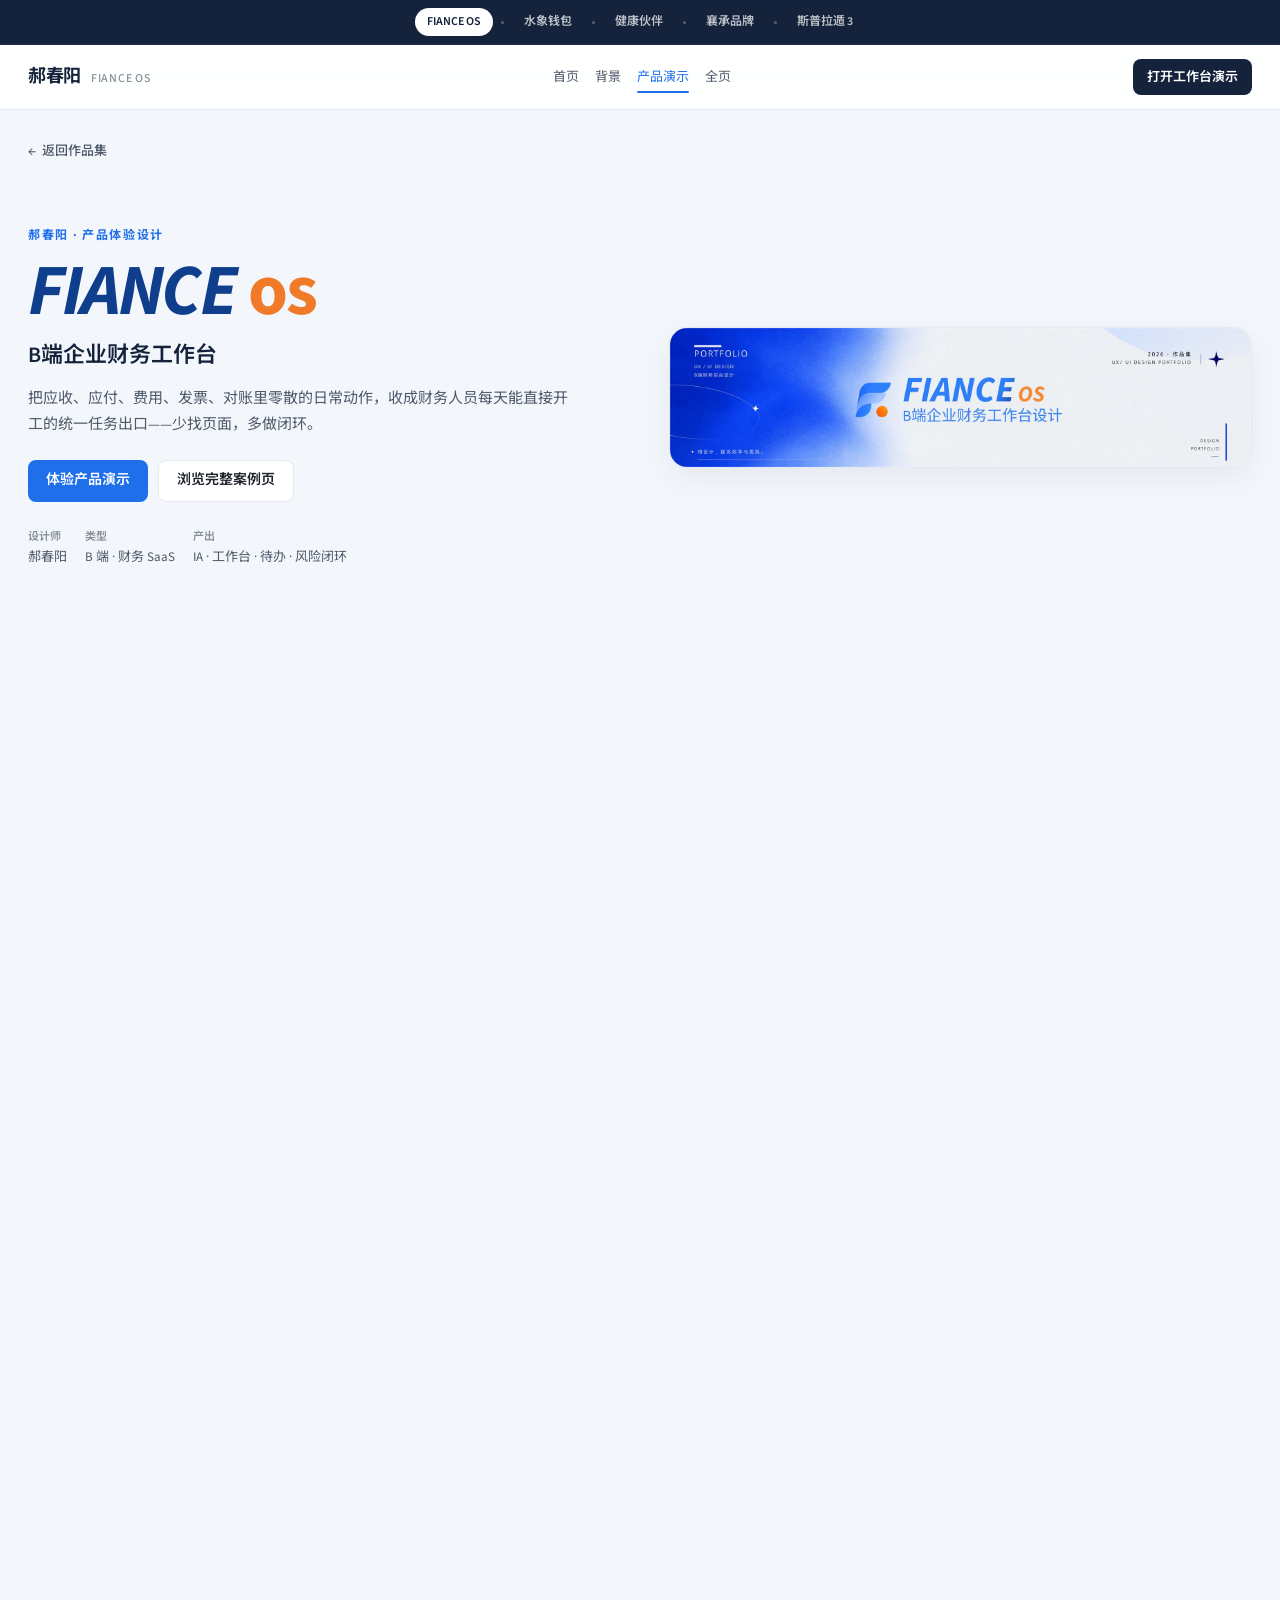
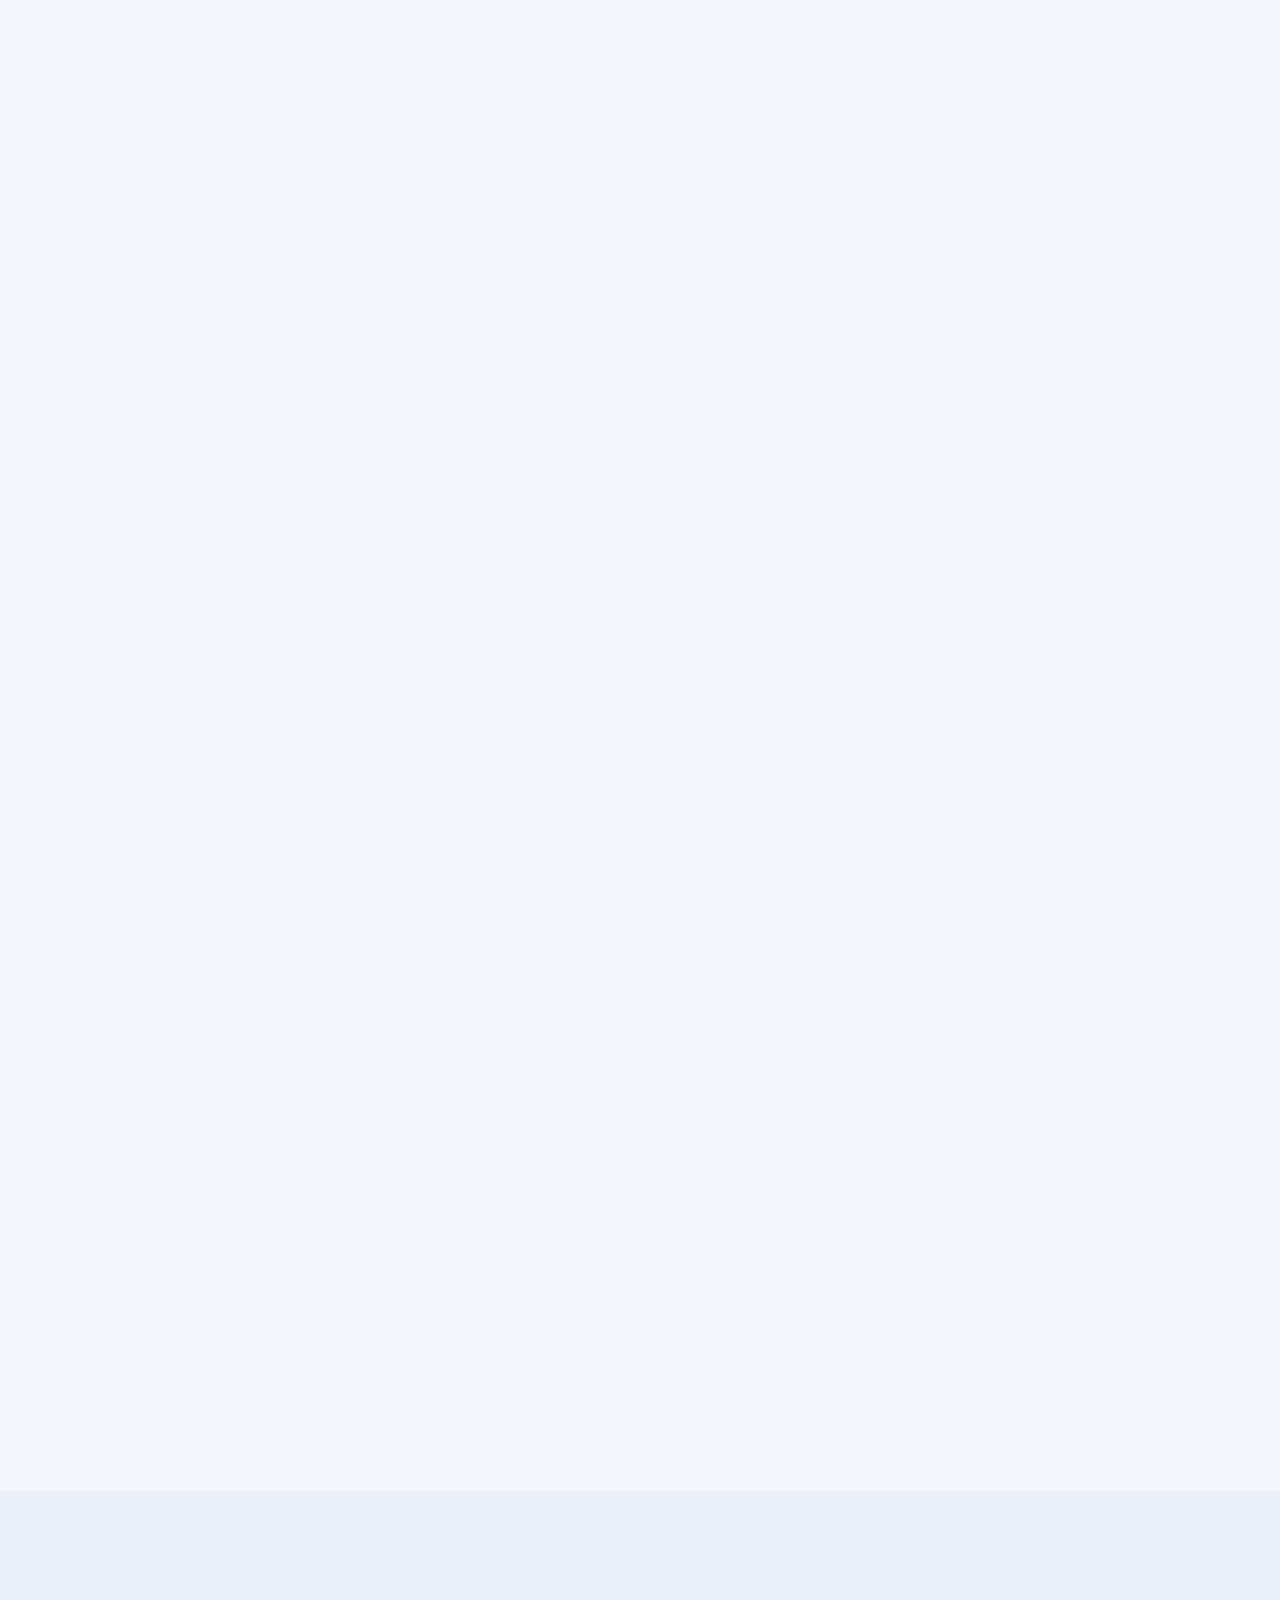
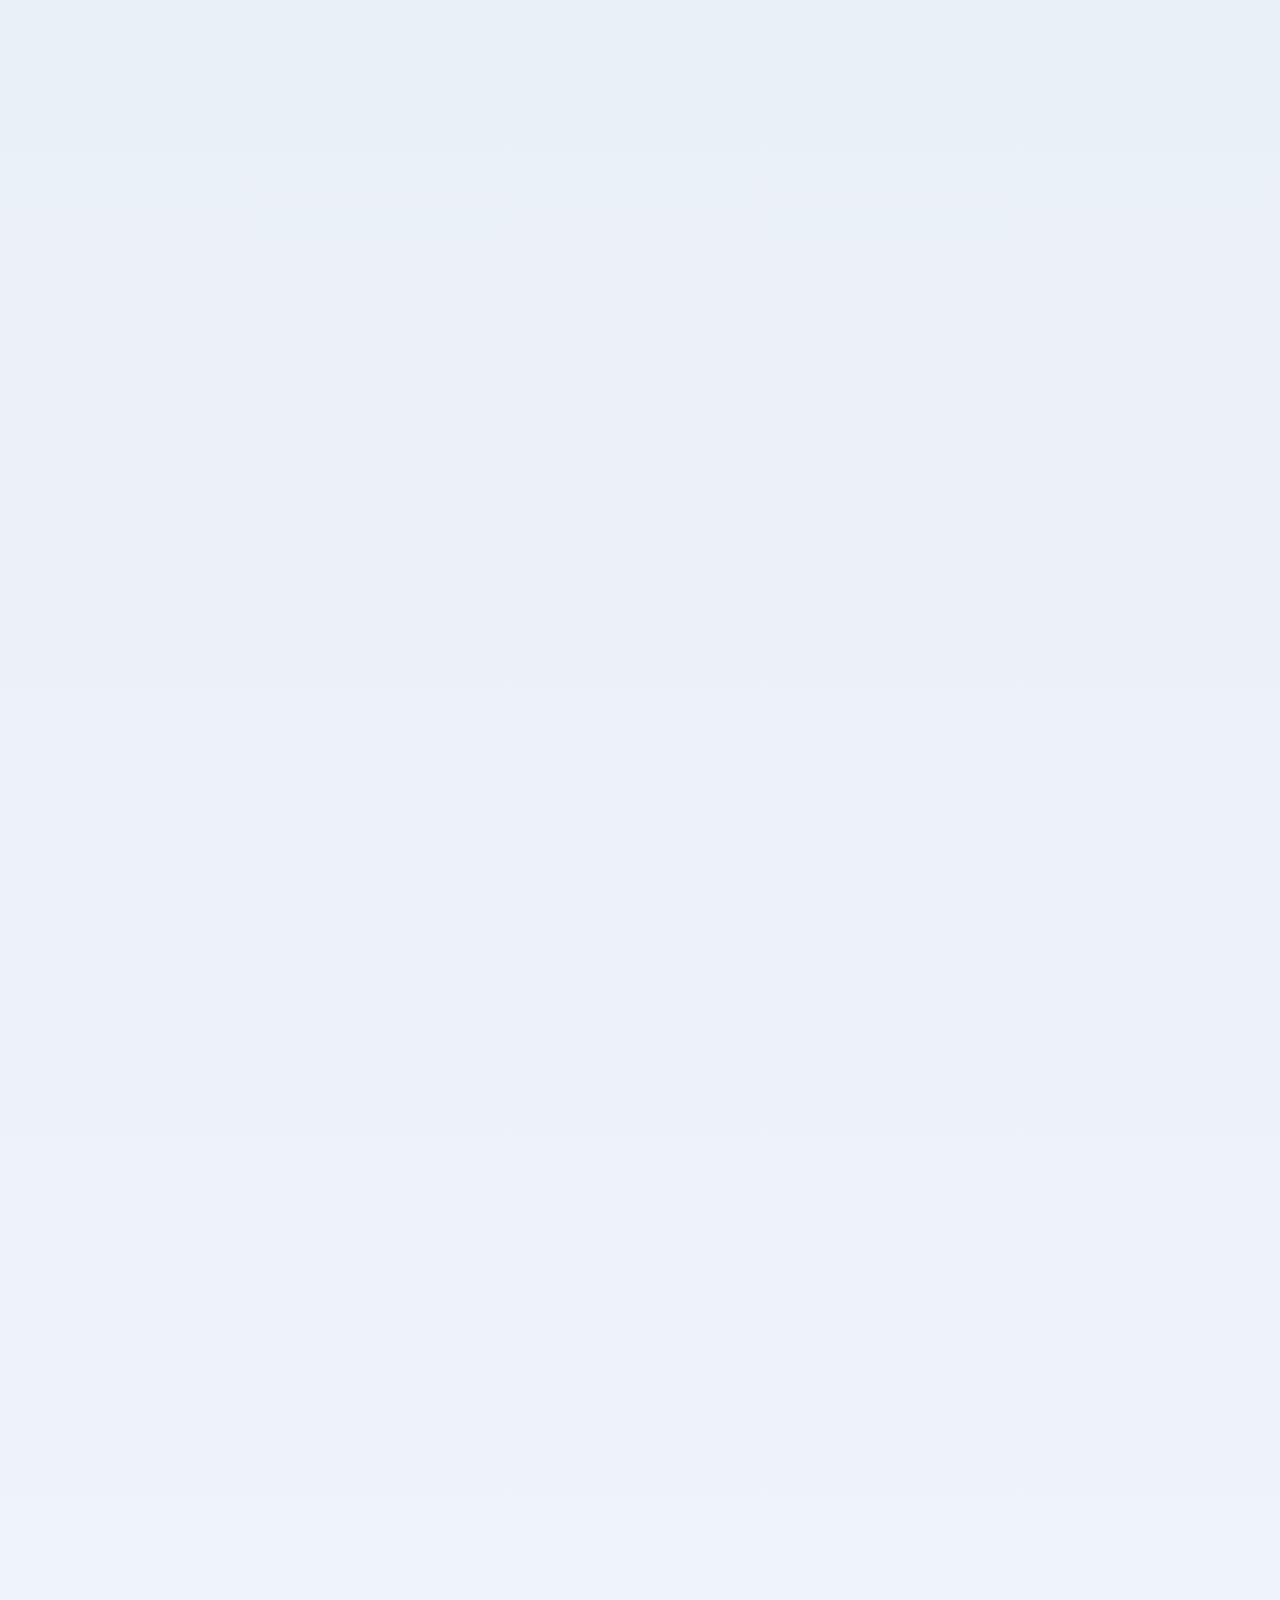
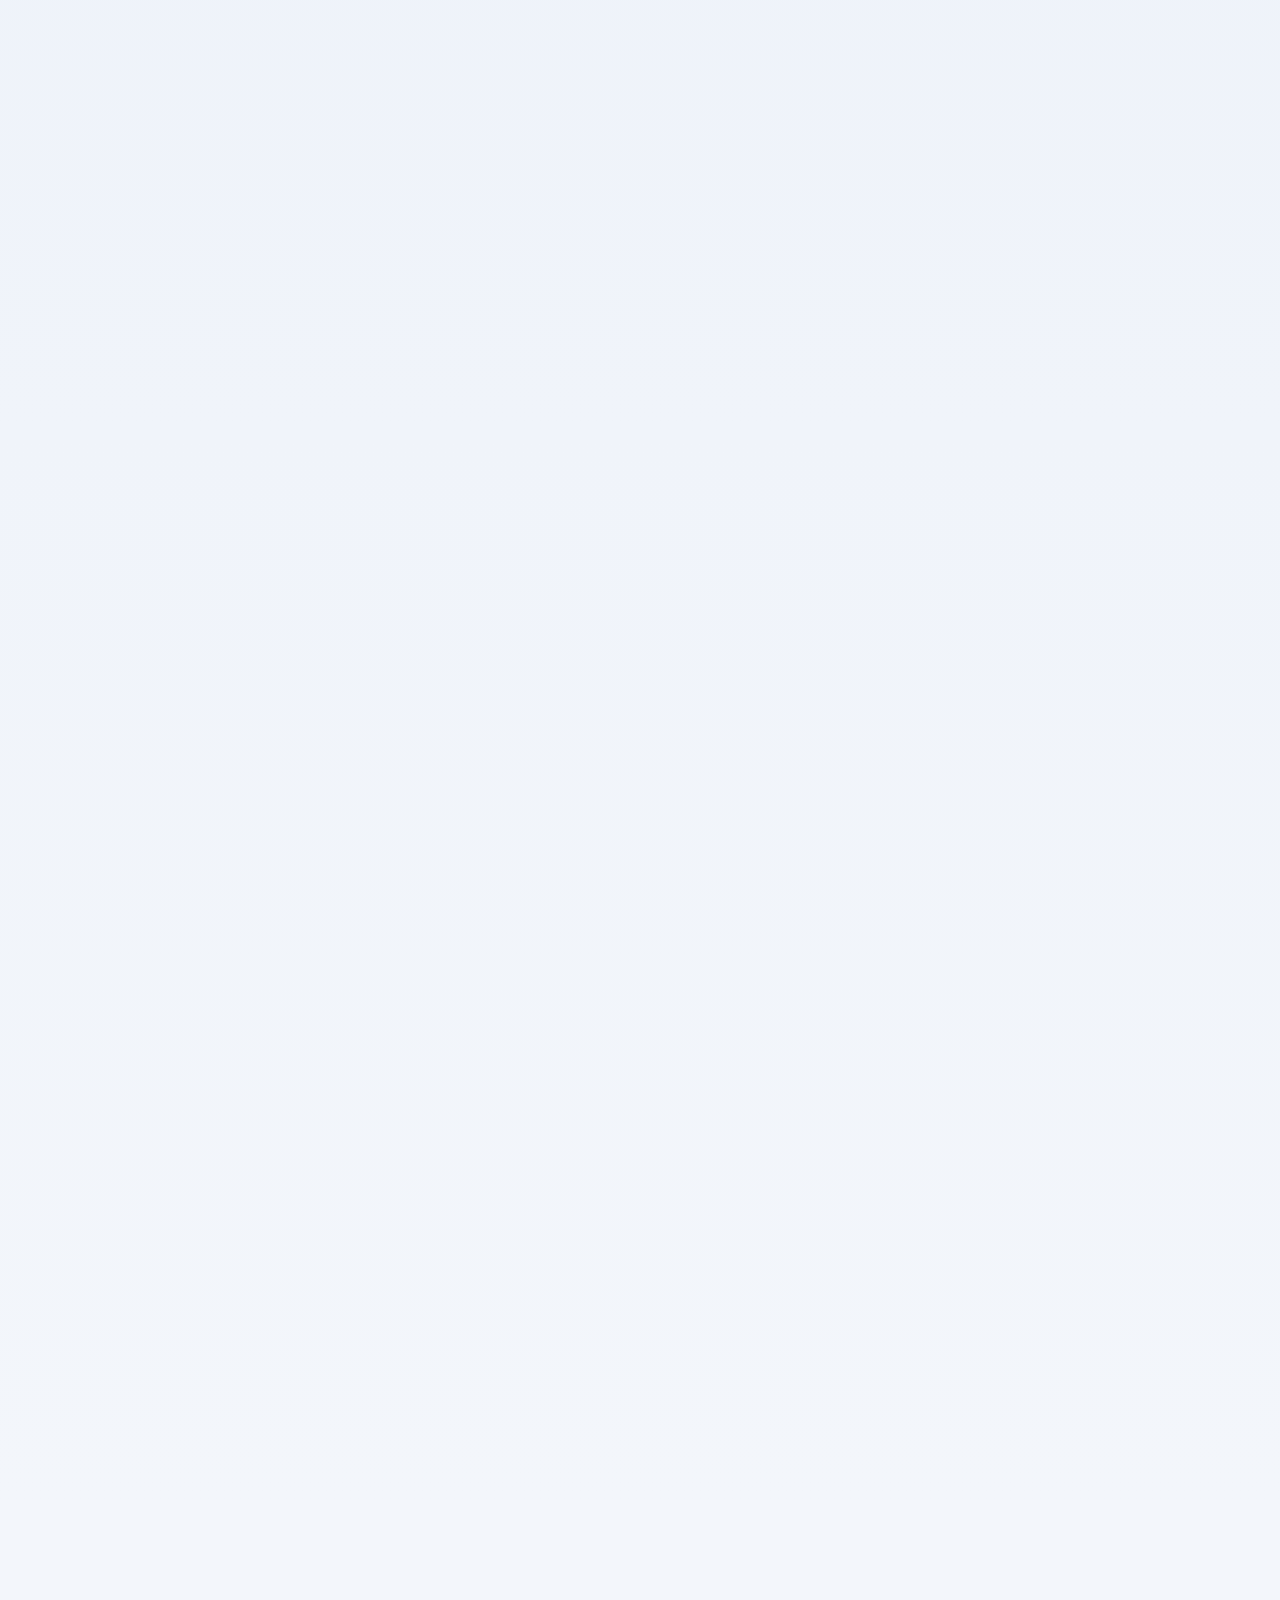
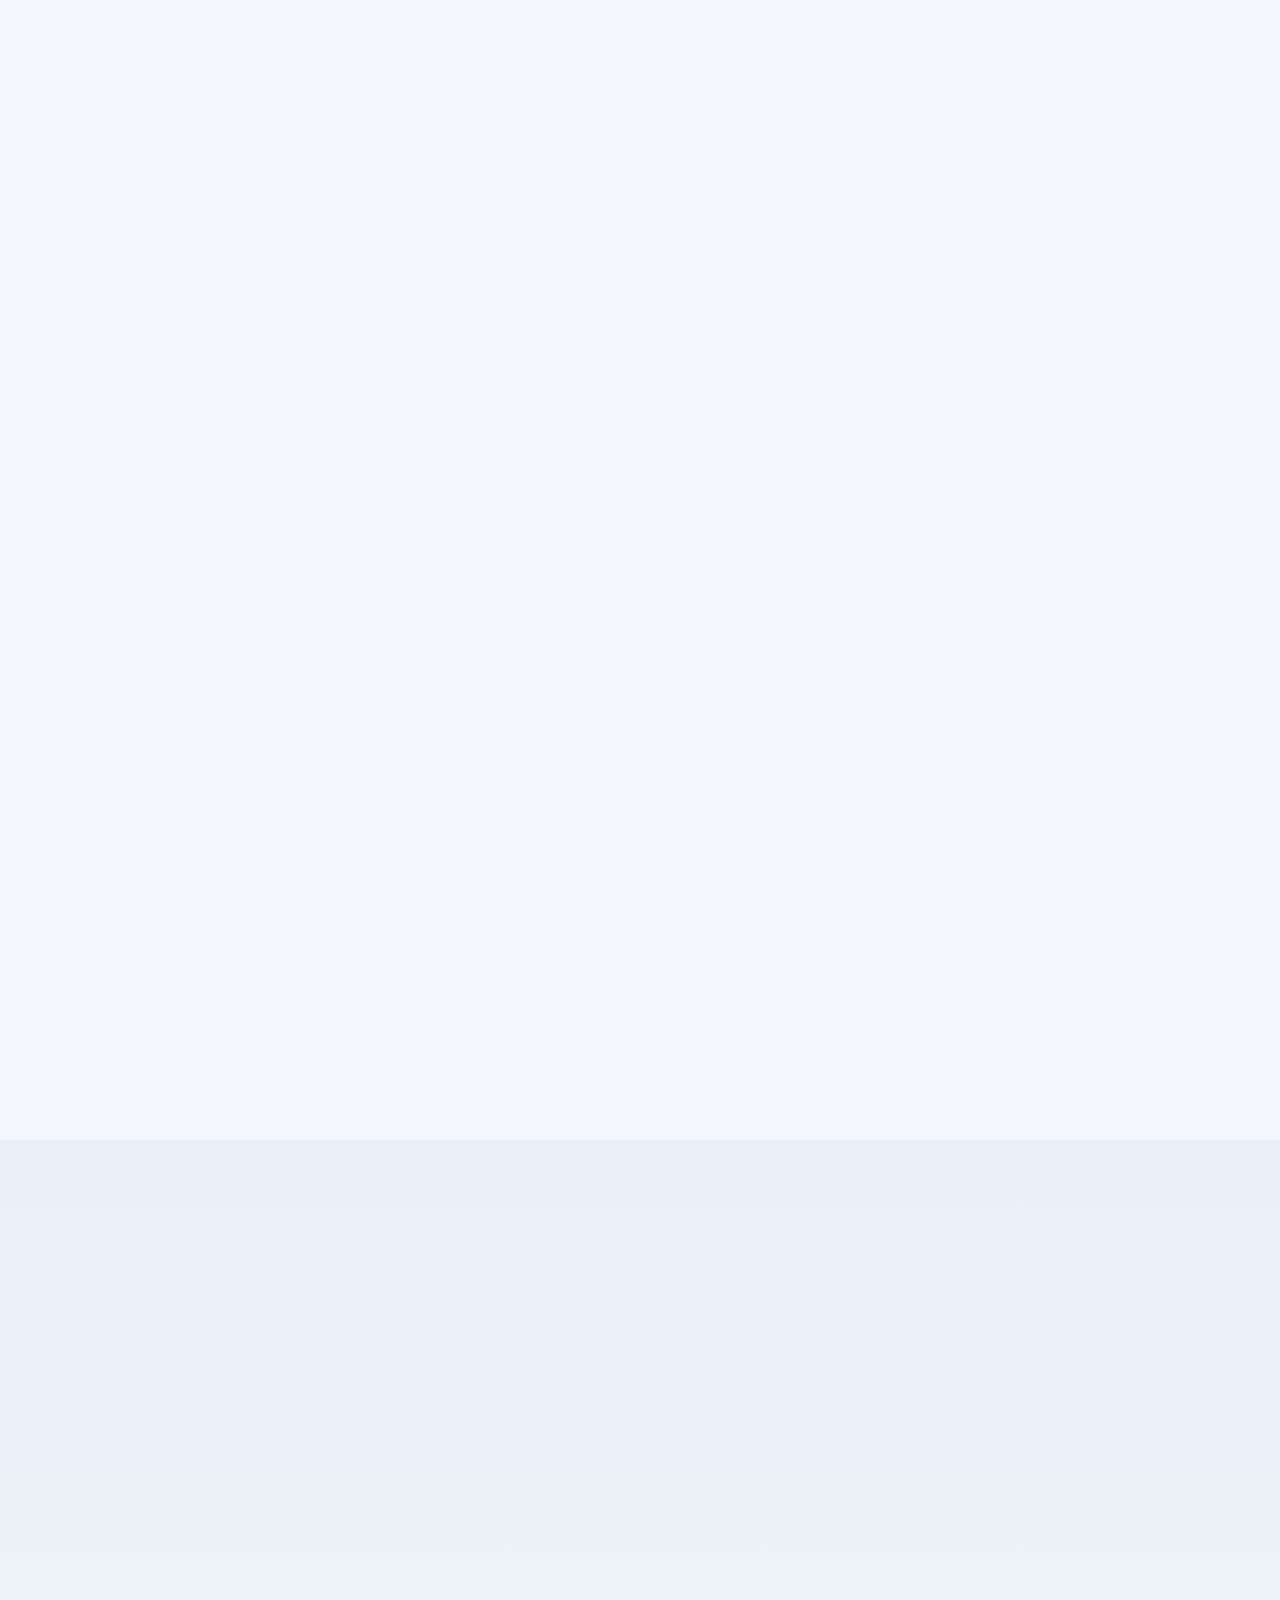
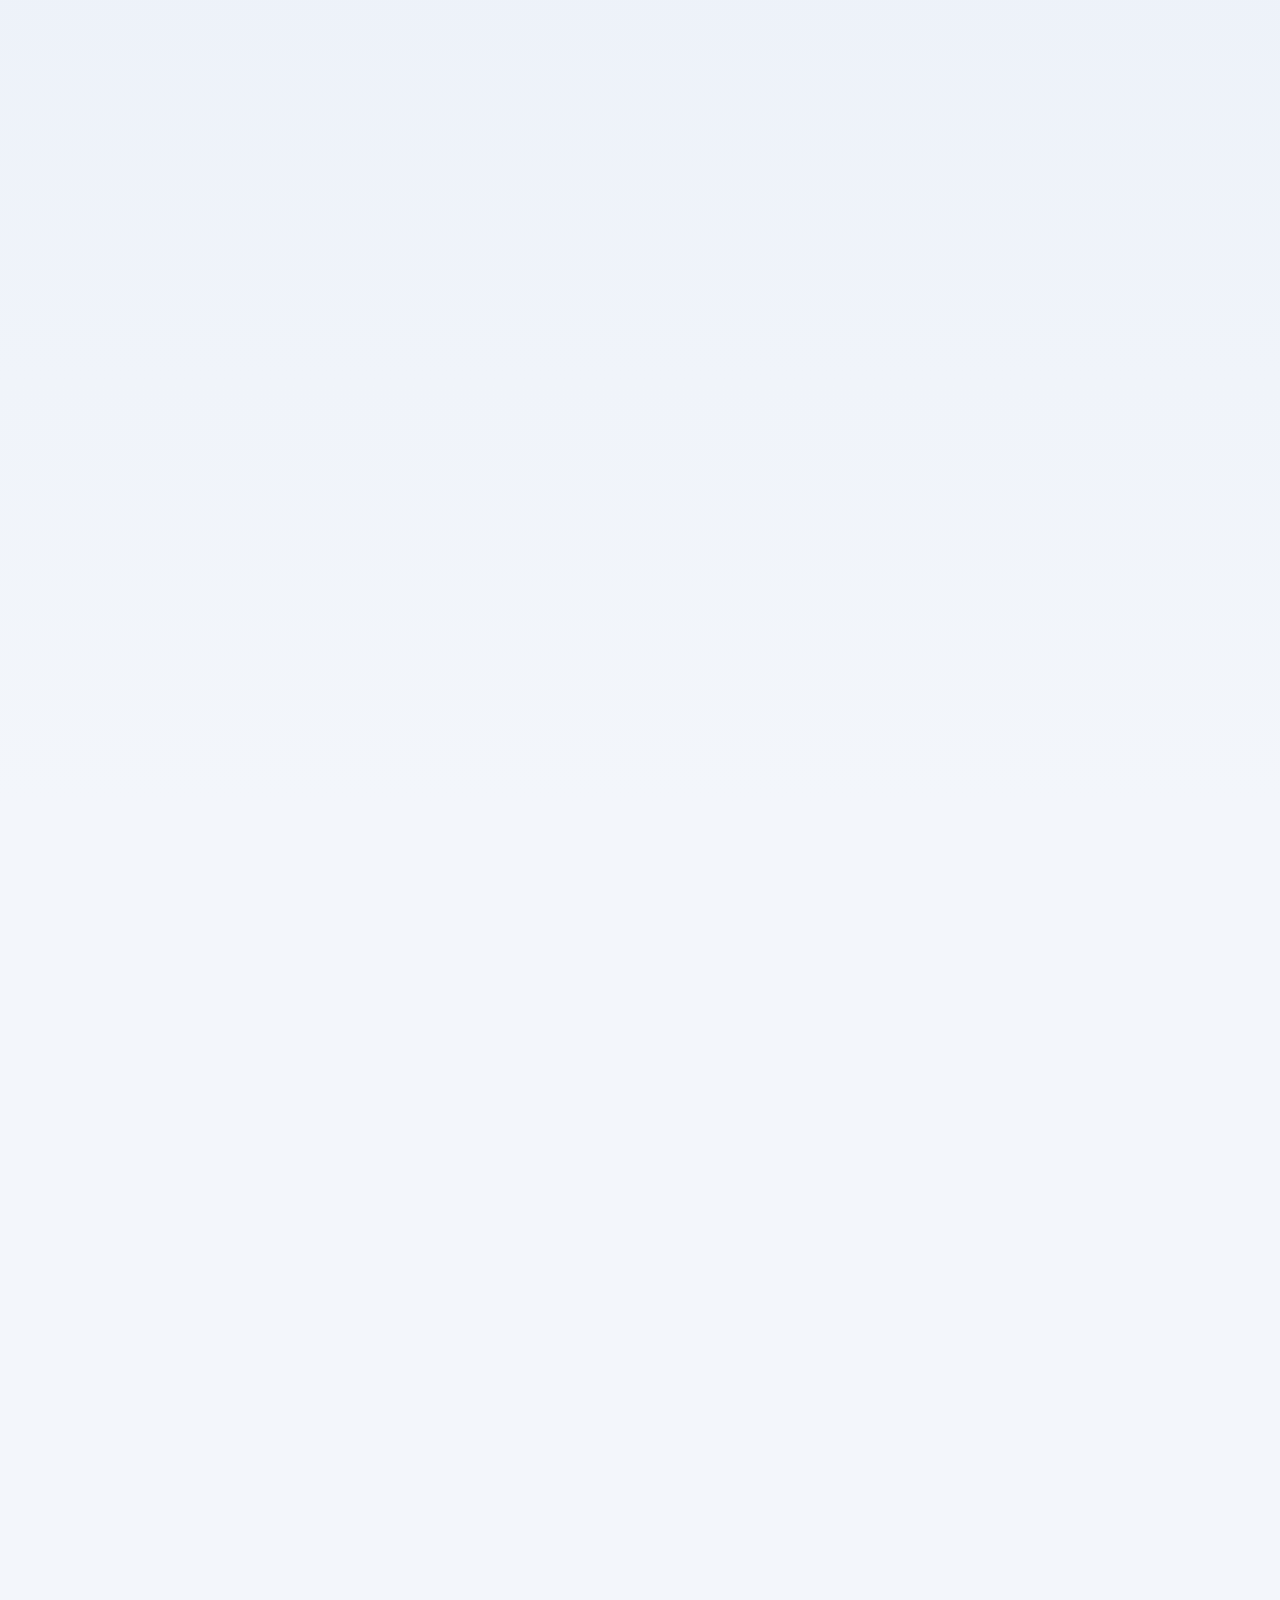
==== commit 42632f06: "Speed up loads with compressed assets, thumbs, and faster in-page jumps. Co-authored-by: Cursor <cur" ====
--- a/fiance-os.html
+++ b/fiance-os.html
@@ -1,4 +1,4 @@
-﻿<!DOCTYPE html>
+<!DOCTYPE html>
 <html lang="zh-CN">
 <head>
   <meta charset="UTF-8" />
@@ -7,8 +7,8 @@
   <link rel="preconnect" href="https://fonts.googleapis.com" />
   <link rel="preconnect" href="https://fonts.gstatic.com" crossorigin />
   <link href="https://fonts.googleapis.com/css2?family=Source+Sans+3:ital,wght@0,400;0,500;0,600;0,700;1,600;1,700&family=Noto+Sans+SC:wght@400;500;600;700&display=swap" rel="stylesheet" />
-  <link rel="stylesheet" href="assets/workbench.css?v=20261104m" />
-  <link rel="stylesheet" href="assets/portfolio.css?v=20261104m" />
+  <link rel="stylesheet" href="assets/workbench.css?v=20261105a" />
+  <link rel="stylesheet" href="assets/portfolio.css?v=20261105a" />
 </head>
 <body class="tone-b">
   <div class="pf-top"><div class="pf-jump" aria-label="作品直达">
@@ -55,7 +55,7 @@
         </ul>
       </div>
       <figure class="hero-visual">
-        <img src="assets/case/p01-cover.jpg?v=20261104m" alt="FIANCE OS · 作品集扉页" />
+        <img src="assets/case/p01-cover.jpg?v=20261105a" decoding="async" fetchpriority="high" alt="FIANCE OS · 作品集扉页" />
       </figure>
     </section>
 
@@ -95,7 +95,7 @@
       </div>
 
       <figure class="page-shot">
-        <img src="assets/case/p02-background.jpg" alt="项目背景完整设计页" loading="lazy" />
+        <img src="assets/case/p02-background.jpg?v=20261105a" alt="项目背景完整设计页" loading="lazy" decoding="async" />
       </figure>
     </section>
 
@@ -129,7 +129,7 @@
       </div>
 
       <figure class="page-shot">
-        <img src="assets/case/p03-users.jpg" alt="核心用户与业务痛点页" loading="lazy" />
+        <img src="assets/case/p03-users.jpg?v=20261105a" alt="核心用户与业务痛点页" loading="lazy" decoding="async" />
       </figure>
     </section>
 
@@ -172,7 +172,7 @@
       </div>
 
       <figure class="page-shot">
-        <img src="assets/case/p04-process.jpg" alt="业务流程重构页" loading="lazy" />
+        <img src="assets/case/p04-process.jpg?v=20261105a" alt="业务流程重构页" loading="lazy" decoding="async" />
       </figure>
     </section>
 
@@ -309,40 +309,40 @@
       <div class="page-gallery">
         <figure>
           <div class="page-pan">
-            <a class="page-pan-link" href="assets/case/p05-workbench.jpg" target="_blank" rel="noopener">
-              <img src="assets/case/p05-workbench.jpg" alt="工作台设计页" loading="lazy" />
+            <a class="page-pan-link" href="assets/case/p05-workbench.jpg?v=20261105a" target="_blank" rel="noopener">
+              <img src="assets/case/p05-workbench.jpg?v=20261105a" alt="工作台设计页" loading="lazy" decoding="async" />
             </a>
           </div>
           <figcaption>05 · 工作台设计 — 任务聚合 / 风险前置 / 快速进入</figcaption>
         </figure>
         <figure>
           <div class="page-pan">
-            <a class="page-pan-link" href="assets/case/p06-todo.jpg" target="_blank" rel="noopener">
-              <img src="assets/case/p06-todo.jpg" alt="待办中心设计页" loading="lazy" />
+            <a class="page-pan-link" href="assets/case/p06-todo.jpg?v=20261105a" target="_blank" rel="noopener">
+              <img src="assets/case/p06-todo.jpg?v=20261105a" alt="待办中心设计页" loading="lazy" decoding="async" />
             </a>
           </div>
           <figcaption>06 · 待办中心 — 任务筛选 · 抽屉审批 · 状态追踪</figcaption>
         </figure>
         <figure>
           <div class="page-pan">
-            <a class="page-pan-link" href="assets/case/p07-risk.jpg" target="_blank" rel="noopener">
-              <img src="assets/case/p07-risk.jpg" alt="风险中心设计页" loading="lazy" />
+            <a class="page-pan-link" href="assets/case/p07-risk.jpg?v=20261105a" target="_blank" rel="noopener">
+              <img src="assets/case/p07-risk.jpg?v=20261105a" alt="风险中心设计页" loading="lazy" decoding="async" />
             </a>
           </div>
           <figcaption>07 · 风险中心 — 高中低风险分层 · 处置建议 · 处置轨迹</figcaption>
         </figure>
         <figure>
           <div class="page-pan">
-            <a class="page-pan-link" href="assets/case/p08-loop.jpg" target="_blank" rel="noopener">
-              <img src="assets/case/p08-loop.jpg" alt="风险处理闭环页" loading="lazy" />
+            <a class="page-pan-link" href="assets/case/p08-loop.jpg?v=20261105a" target="_blank" rel="noopener">
+              <img src="assets/case/p08-loop.jpg?v=20261105a" alt="风险处理闭环页" loading="lazy" decoding="async" />
             </a>
           </div>
           <figcaption>08 · 风险处理闭环 — 发现 → 详情 → 跟进 → 状态闭环</figcaption>
         </figure>
         <figure>
           <div class="page-pan">
-            <a class="page-pan-link" href="assets/case/p09-system.jpg" target="_blank" rel="noopener">
-              <img src="assets/case/p09-system.jpg" alt="设计系统组件页" loading="lazy" />
+            <a class="page-pan-link" href="assets/case/p09-system.jpg?v=20261105a" target="_blank" rel="noopener">
+              <img src="assets/case/p09-system.jpg?v=20261105a" alt="设计系统组件页" loading="lazy" decoding="async" />
             </a>
           </div>
           <figcaption>09 · 设计系统 — 统一状态表达 · 高密度可读 · 场景复用</figcaption>
@@ -376,7 +376,7 @@
       </div>
 
       <figure class="page-shot">
-        <img src="assets/case/p10-summary.jpg" alt="页面总结" loading="lazy" />
+        <img src="assets/case/p10-summary.jpg?v=20261105a" alt="页面总结" loading="lazy" decoding="async" />
       </figure>
     </section>
   </main>
@@ -400,6 +400,6 @@
   </footer>
 
   <script src="assets/app.js"></script>
-  <script src="assets/portfolio.js"></script>
+  <script src="assets/portfolio.js?v=20261105a" defer></script>
 </body>
 </html>
--- a/assets/workbench.css
+++ b/assets/workbench.css
@@ -21,6 +21,15 @@
 
 * { box-sizing: border-box; margin: 0; padding: 0; }
 html { scroll-behavior: smooth; }
+@media (max-width: 980px), (prefers-reduced-motion: reduce) {
+  html { scroll-behavior: auto; }
+}
+.section,
+.page-gallery figure,
+.page-shot {
+  content-visibility: auto;
+  contain-intrinsic-size: 1px 640px;
+}
 body {
   font-family: var(--sans);
   color: var(--text);
--- a/assets/portfolio.css
+++ b/assets/portfolio.css
@@ -19,6 +19,17 @@
 
 * { box-sizing: border-box; margin: 0; padding: 0; }
 html { scroll-behavior: smooth; }
+@media (max-width: 980px), (prefers-reduced-motion: reduce) {
+  html { scroll-behavior: auto; }
+}
+.pf-section,
+.section,
+.case-gallery figure,
+.page-gallery figure,
+.related {
+  content-visibility: auto;
+  contain-intrinsic-size: 1px 720px;
+}
 body {
   font-family: var(--sans);
   color: var(--text);
